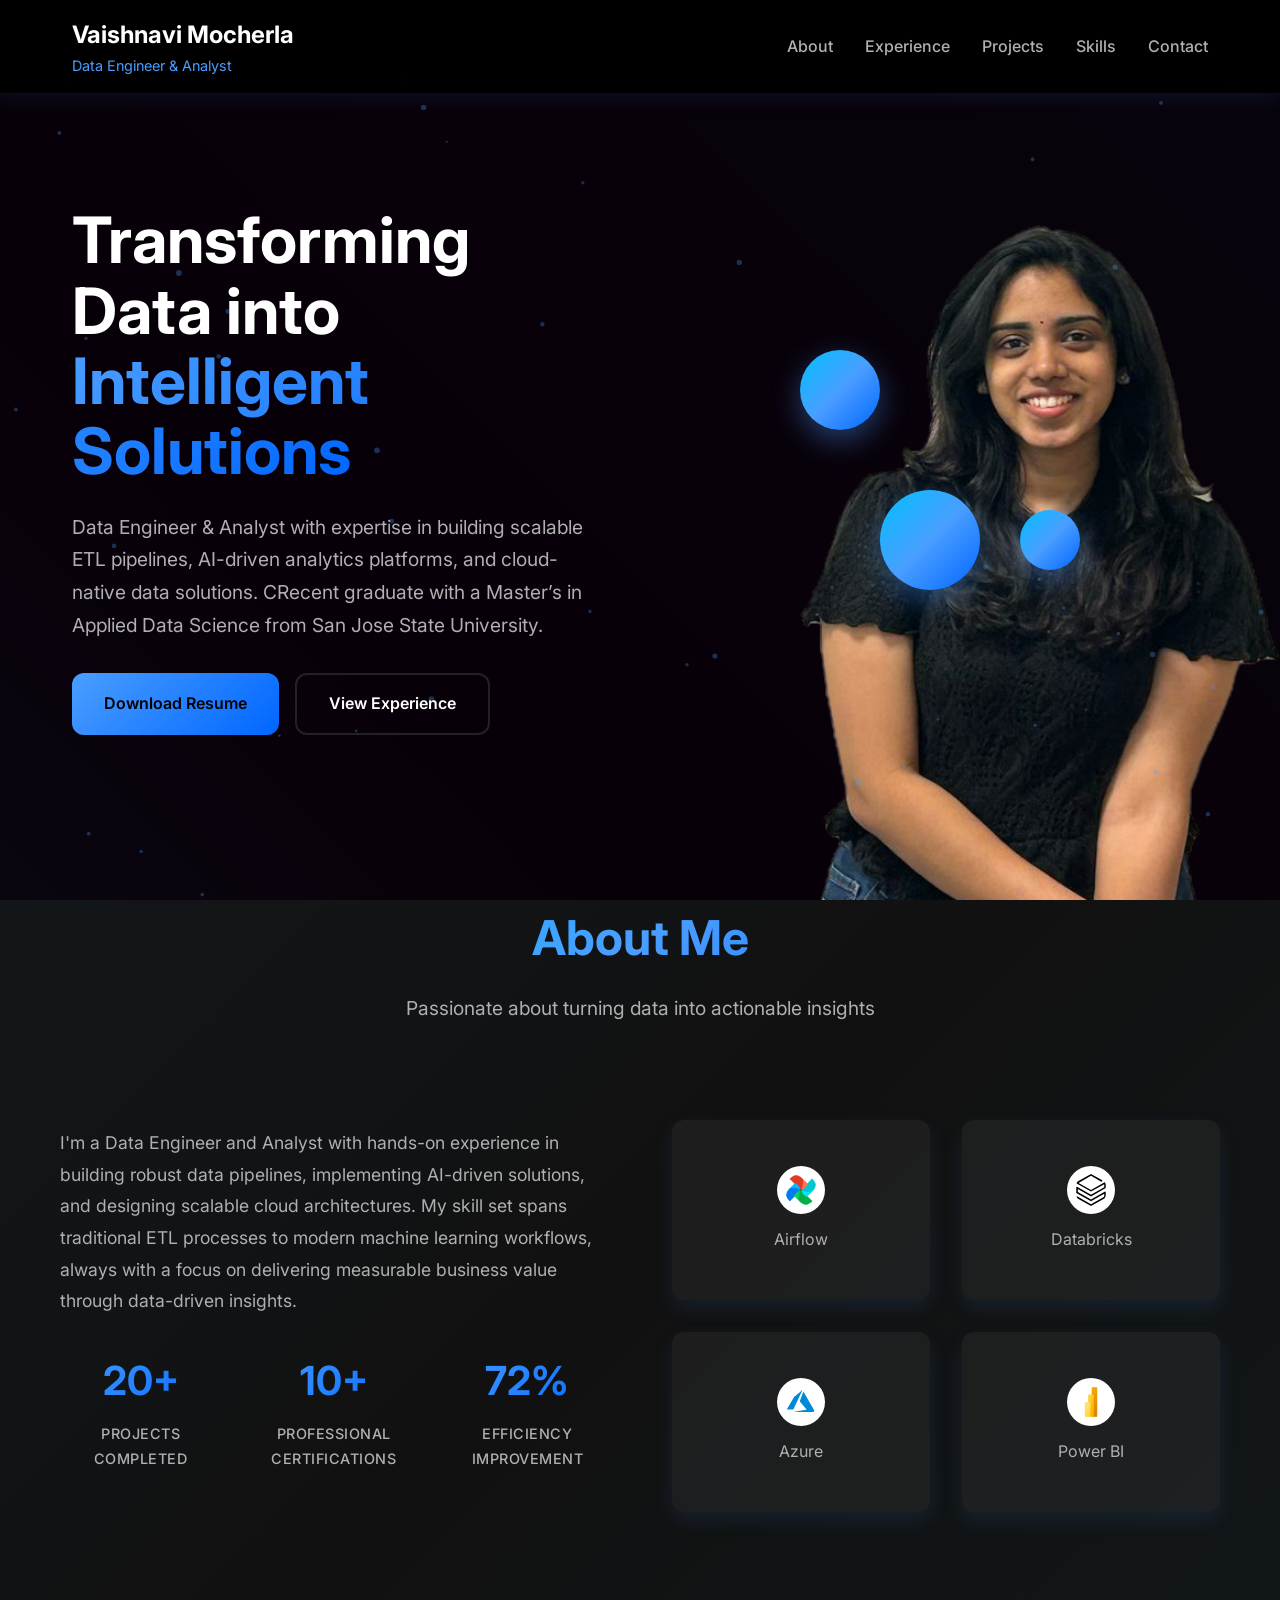
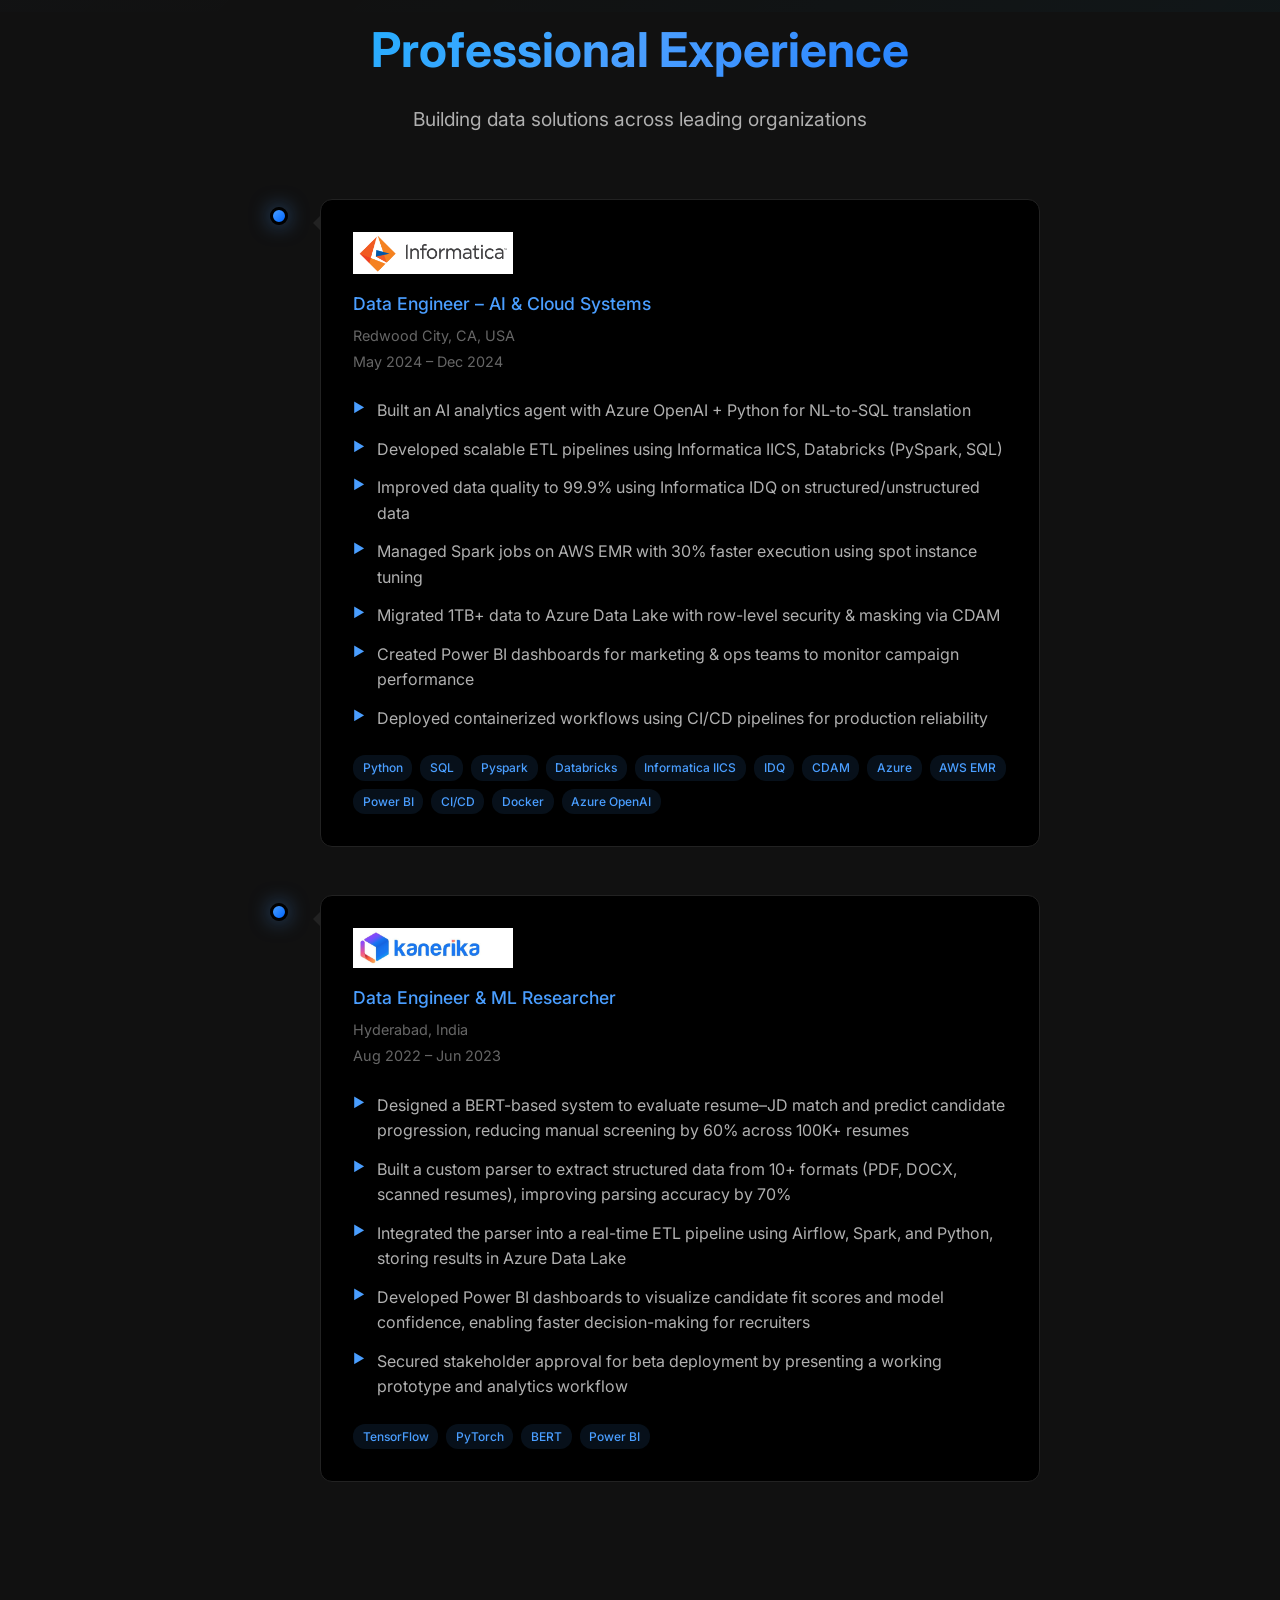
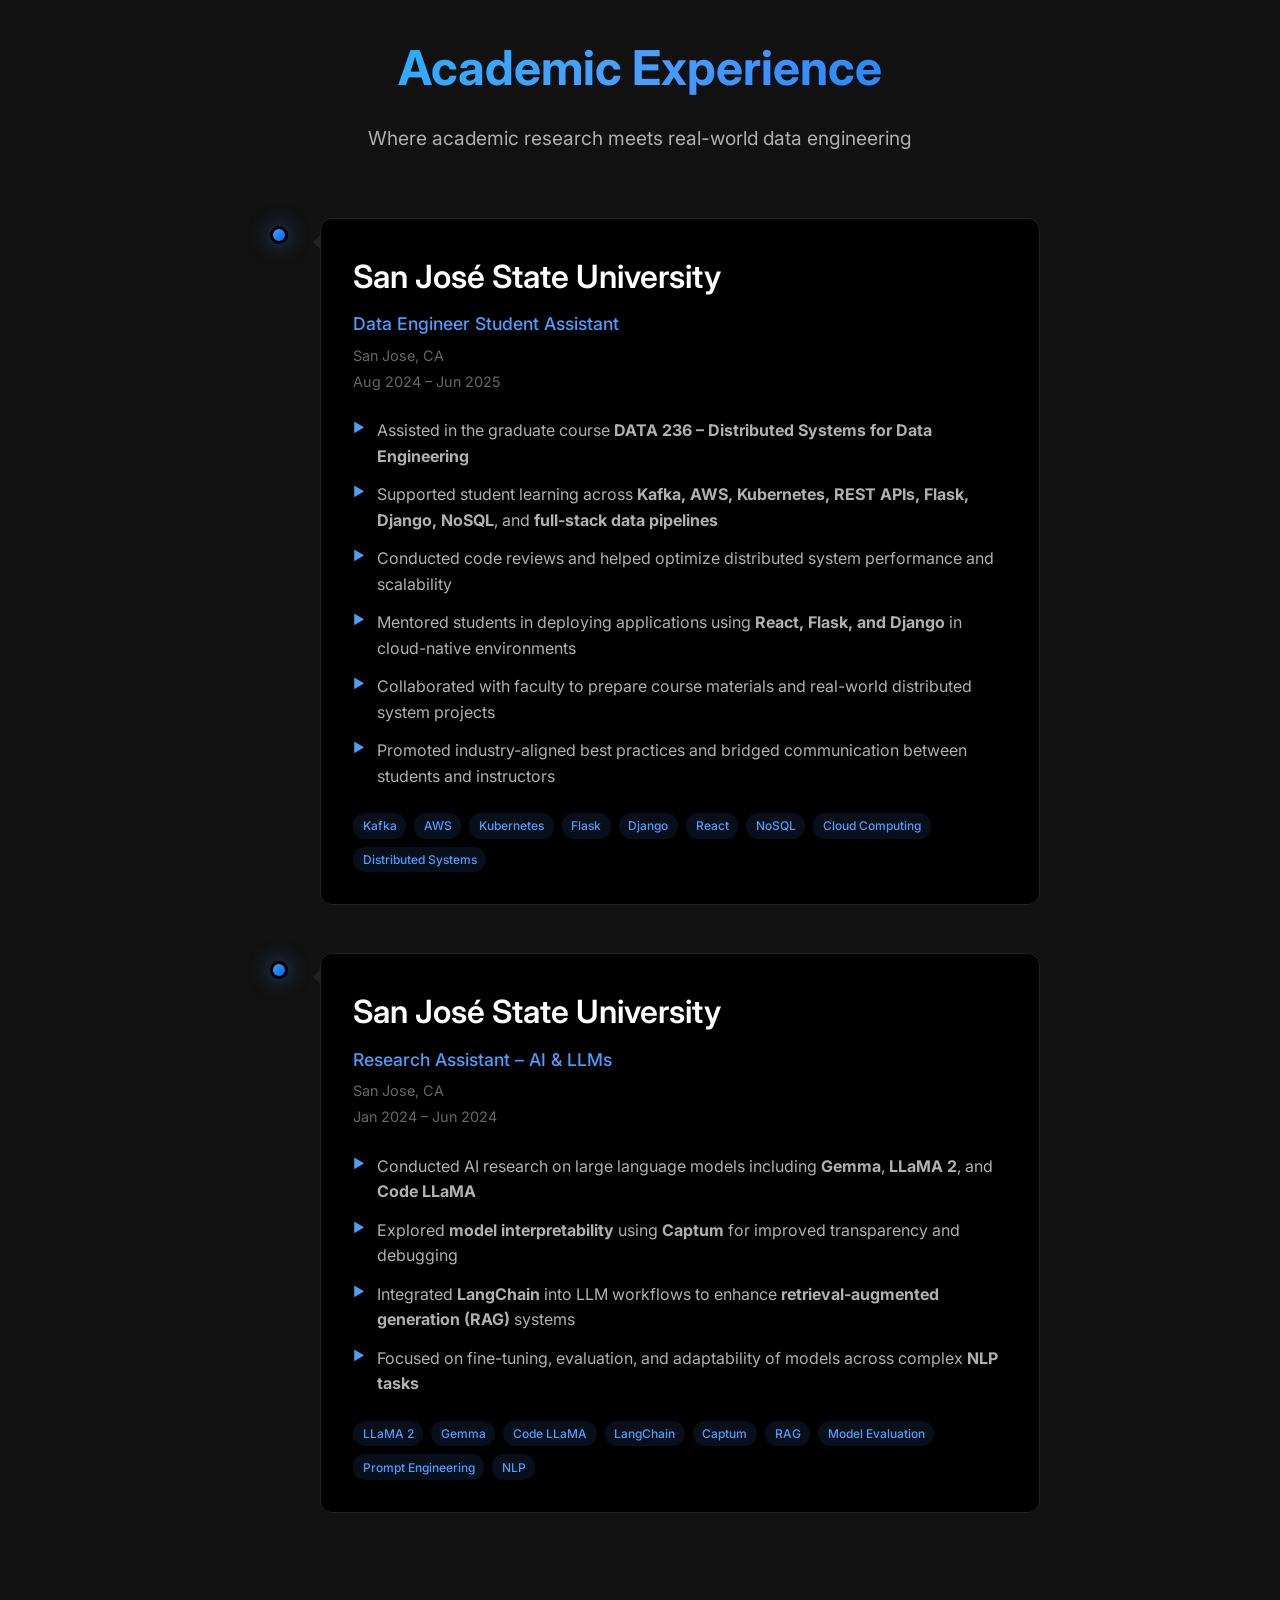
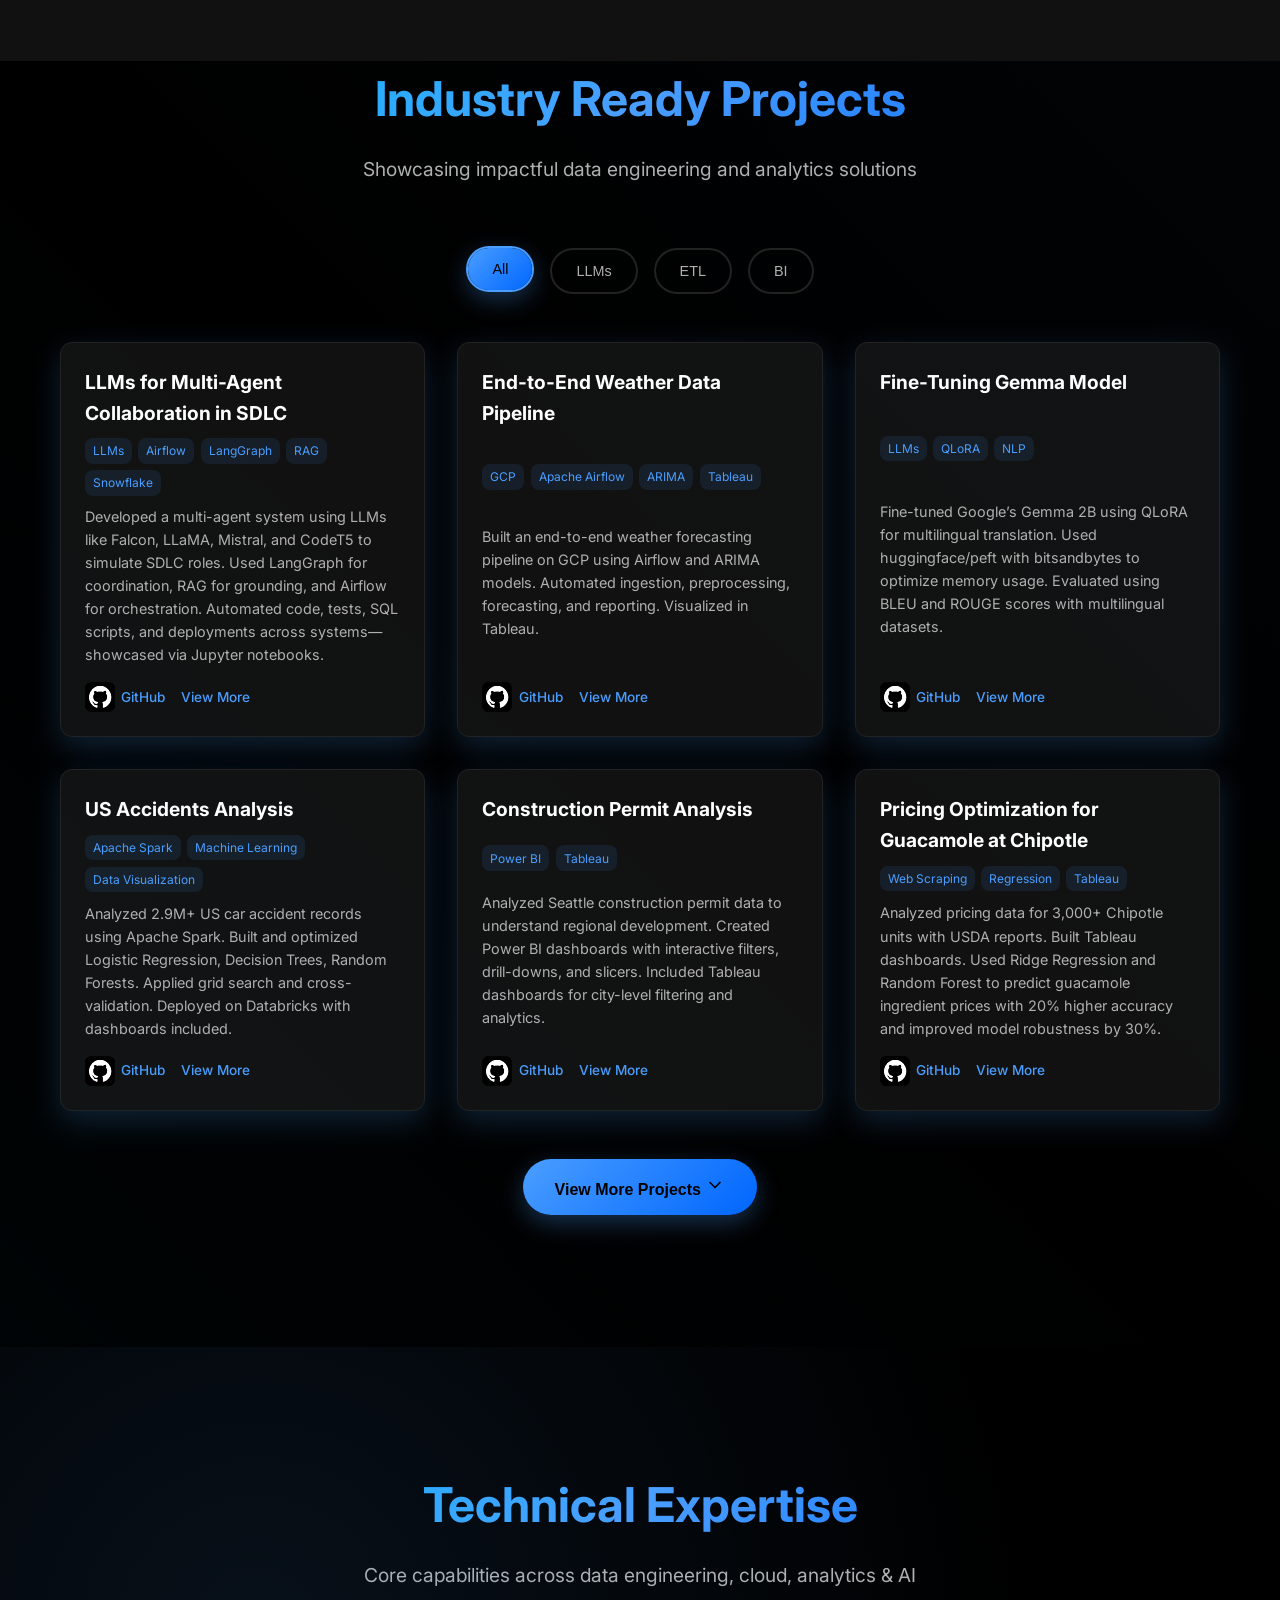
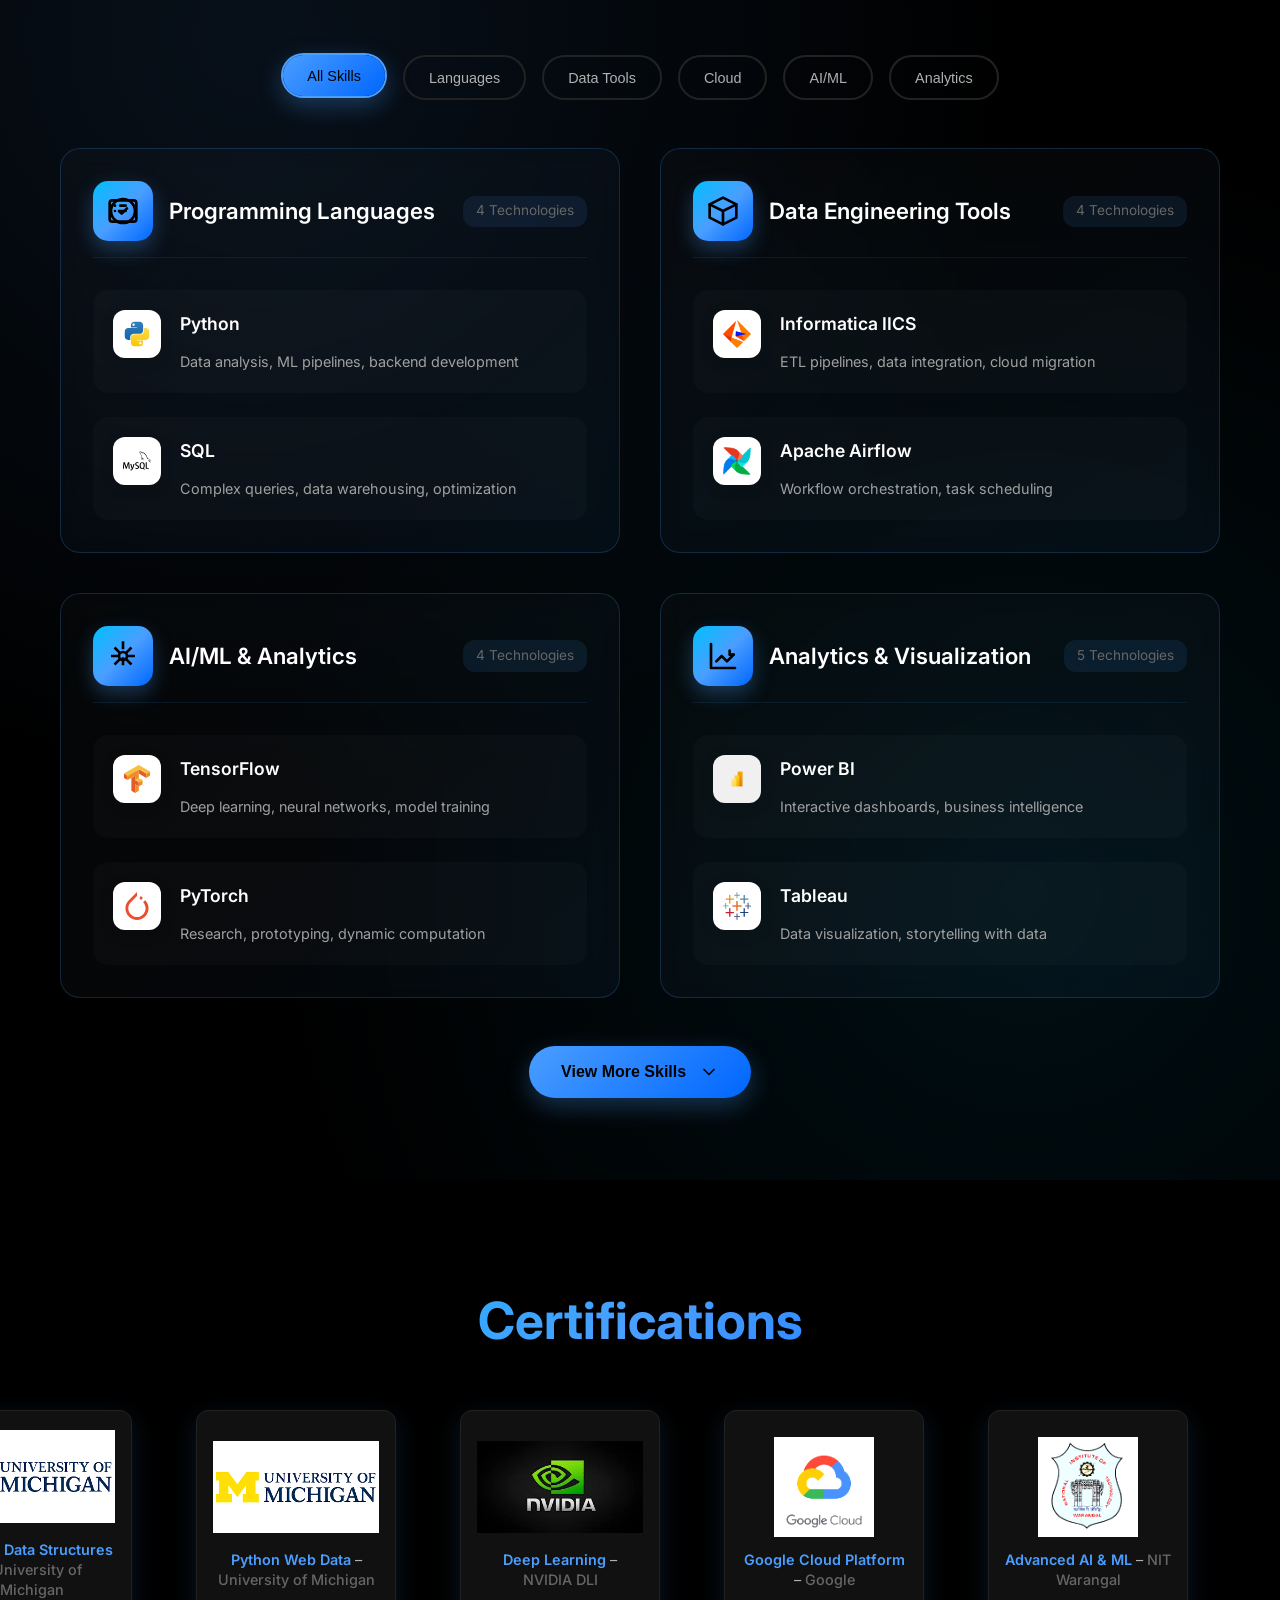
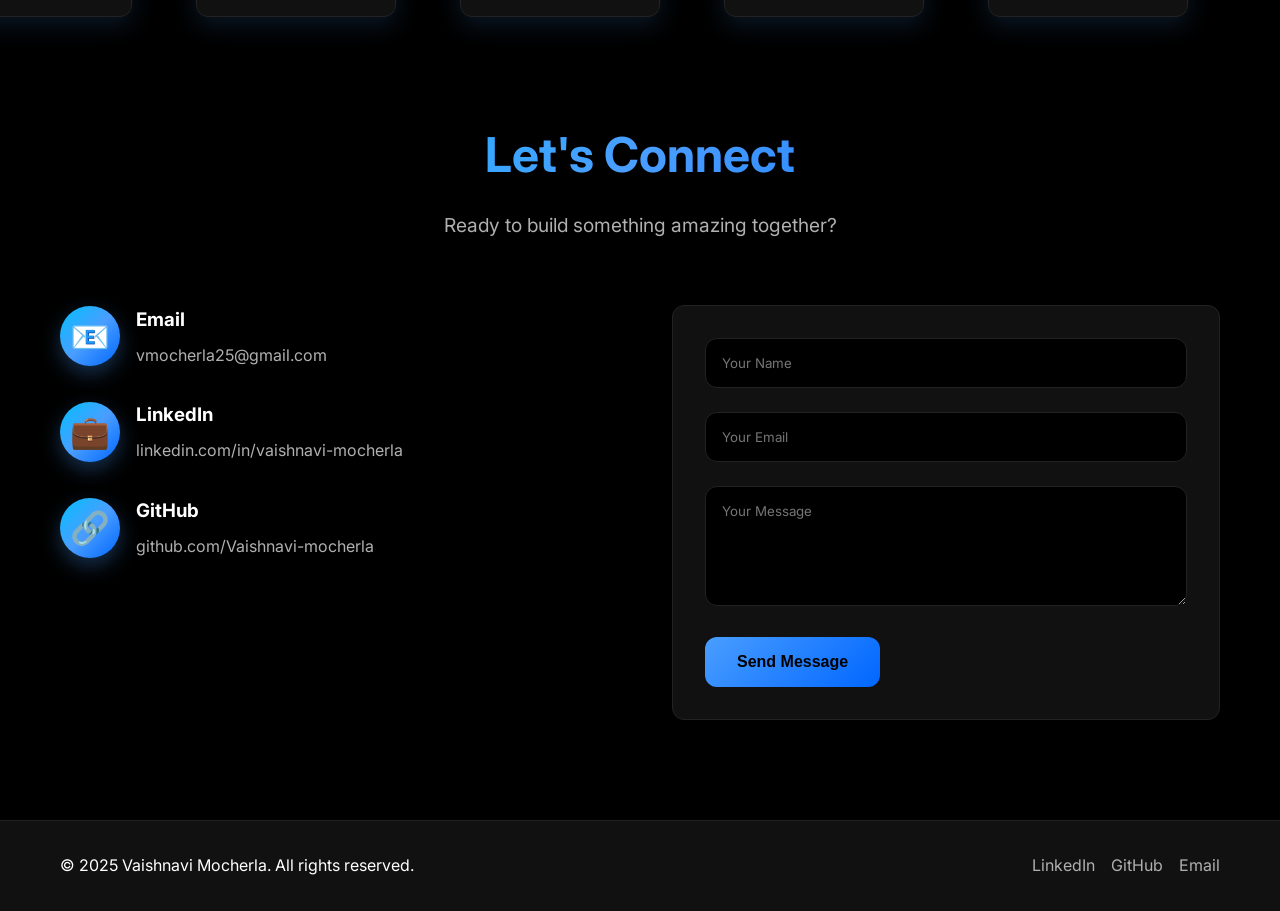
==== index.html @ c4ecd0ba "updated icons" ====
<!DOCTYPE html>
<html lang="en">

<head>
  <meta charset="UTF-8" />
  <meta name="viewport" content="width=device-width, initial-scale=1.0" />
  <title>Vaishnavi Mocherla | Data Engineer & Analyst</title>
  <link rel="stylesheet" href="style.css" />
  <link href="https://fonts.googleapis.com/css2?family=Inter:wght@300;400;500;600;700&display=swap" rel="stylesheet">
</head>
<script>
  document.addEventListener("DOMContentLoaded", function () {
    const projects = [
      {
        title: "LLMs for Multi-Agent Collaboration in SDLC",
        tags: ["LLMs", "Airflow", "LangGraph", "RAG", "Snowflake"],
        category: "LLMs",
        featured: true,
        summary:
          "Developed a multi-agent system using LLMs like Falcon, LLaMA, Mistral, and CodeT5 to simulate SDLC roles. Used LangGraph for coordination, RAG for grounding, and Airflow for orchestration. Automated code, tests, SQL scripts, and deployments across systems—showcased via Jupyter notebooks.",
        github: "#",
      },
      {
        title: "End-to-End Weather Data Pipeline",
        tags: ["GCP", "Apache Airflow", "ARIMA", "Tableau"],
        category: "ETL",
        featured: true,
        summary:
          "Built an end-to-end weather forecasting pipeline on GCP using Airflow and ARIMA models. Automated ingestion, preprocessing, forecasting, and reporting. Visualized in Tableau.",
        github: "#"
      },
       {
        title: "Fine-Tuning Gemma Model",
        tags: ["LLMs", "QLoRA", "NLP"],
        category: "LLMs",
        featured: true,
        summary:
          "Fine-tuned Google’s Gemma 2B using QLoRA for multilingual translation. Used huggingface/peft with bitsandbytes to optimize memory usage. Evaluated using BLEU and ROUGE scores with multilingual datasets.",
        github: "#"
      },
      {
        title: "US Accidents Analysis",
        tags: ["Apache Spark", "Machine Learning", "Data Visualization"],
        category: "ETL",
        featured: true,
        summary:
          "Analyzed 2.9M+ US car accident records using Apache Spark. Built and optimized Logistic Regression, Decision Trees, Random Forests. Applied grid search and cross-validation. Deployed on Databricks with dashboards included.",
        github: "#"
      },
     
      {
        title: "Construction Permit Analysis",
        tags: ["Power BI", "Tableau"],
        category: "BI",
        featured: true,
        summary:
          "Analyzed Seattle construction permit data to understand regional development. Created Power BI dashboards with interactive filters, drill-downs, and slicers. Included Tableau dashboards for city-level filtering and analytics.",
        github: "#"
      },
      {
        title: "Pricing Optimization for Guacamole at Chipotle",
        tags: ["Web Scraping", "Regression", "Tableau"],
        category: "ETL",
        featured: true,
        summary:
          "Analyzed pricing data for 3,000+ Chipotle units with USDA reports. Built Tableau dashboards. Used Ridge Regression and Random Forest to predict guacamole ingredient prices with 20% higher accuracy and improved model robustness by 30%.",
        github: "#"
      },
      {
        title: "Carbon Score Prediction",
        tags: ["Time Series", "Prophet", "PySpark"],
        category: "ETL",
        featured: false,
        summary:
          "Predicted carbon emission scores using PySpark and Facebook Prophet. Applied log transformation and cross-validation. Used ensemble models to reduce error by 20%. Forecasts visualized via Power BI.",
        github: "#"
      },
      {
        title: "Drug Recommendation System",
        tags: ["Sentiment Analysis", "Machine Learning", "NLP"],
        category: "LLMs",
        featured: false,
        summary:
          "Built a sentiment-driven recommendation engine for drug reviews. Used VADER for sentiment labeling and trained Random Forest and Naive Bayes models. Achieved 85% accuracy for sentiment classification.",
        github: "#"
      },
      {
        title: "Resume Classification Model",
        tags: ["NLP", "LLMs", "Deep Learning"],
        category: "LLMs",
        featured: false,
        summary:
          "Created a resume-job classification model using spaCy and deep learning. Used sentence embeddings for similarity scoring and built classifier for role tagging. Increased precision by 60%.",
        github: "#"
      },
      {
        title: "Application for the Blind",
        tags: ["NLP", "OpenCV", "Computer Vision"],
        category: "LLMs",
        featured: false,
        summary:
          "Designed a computer vision-based app for visually impaired users. Converted visual cues to voice using OCR, NLP, and gTTS. Used OpenCV for real-time object detection and NLP for contextual output.",
        github: "#"
      },
      
      {
        title: "LinkedIn Data Analysis",
        tags: ["MySQL", "MongoDB", "AWS", "GCP"],
        category: "ETL",
        featured: false,
        summary:
          "Extracted, transformed, and migrated job data from MySQL to MongoDB. Hosted on AWS and visualized with GCP Data Studio. Analyzed hiring patterns by region and tech stack.",
        github: "#"
      },

      {
  title: "Portfolio Website",
  tags: ["HTML", "CSS", "JavaScript", "Responsive Design", "Vanilla JS"],
  category: "UI",
  featured: false,
  summary: "Designed and developed a fully responsive portfolio website from scratch to showcase data engineering projects, professional experience, and academic work. Implemented dynamic project filtering, timeline animations, and reusable components without using React or external libraries.",
  github: "#"
}

    ];


    const grid = document.getElementById("projectGrid");
    const buttons = document.querySelectorAll(".filter-btn");
    let isProjectsExpanded = false;

    function renderProjects(filter, showAll = false) {
      grid.innerHTML = "";
      const filtered = filter === "All" ? projects : projects.filter(p => p.category === filter);
      
      // Show only featured projects initially unless expanded or showAll is true
      const projectsToShow = (showAll || isProjectsExpanded) ? filtered : filtered.filter(p => p.featured);
      
      projectsToShow.forEach((project, index) => {
        const card = document.createElement("div");
        const isExpandable = !project.featured;
        card.className = `project-card ${isExpandable ? 'expandable-project' : ''}`;
        card.innerHTML = `
          <h3>${project.title}</h3>
          <div class="project-tags">
            ${project.tags.map(tag => `<span>${tag}</span>`).join("")}
          </div>
          <p>${project.summary}</p>
          <div class="project-links">
           <a href="${project.github}" target="_blank" class="github-link">
          <img src="assets/icons/github.svg" alt="GitHub" class="github-icon" />GitHub</a>
          <a href="#" class="view-details" data-index="${index}">View More</a>
          </div>
        `;

        grid.appendChild(card);
      });
    }

    buttons.forEach(btn => {
      btn.addEventListener("click", () => {
        document.querySelector(".filter-btn.active").classList.remove("active");
        btn.classList.add("active");
        isProjectsExpanded = false; // Reset expanded state when filter changes
        renderProjects(btn.dataset.category);
        updateProjectsButton();
      });
    });

    // View More Projects functionality
    const viewMoreProjectsBtn = document.getElementById('viewMoreProjects');
    
    function updateProjectsButton() {
      const activeFilter = document.querySelector('.filter-btn.active').dataset.category;
      const filtered = activeFilter === "All" ? projects : projects.filter(p => p.category === activeFilter);
      const hasExpandableProjects = filtered.some(p => !p.featured);
      
      if (hasExpandableProjects) {
        viewMoreProjectsBtn.style.display = 'block';
        viewMoreProjectsBtn.querySelector('.btn-text').textContent = isProjectsExpanded ? 'View Less Projects' : 'View More Projects';
        viewMoreProjectsBtn.classList.toggle('expanded', isProjectsExpanded);
      } else {
        viewMoreProjectsBtn.style.display = 'none';
      }
    }

    if (viewMoreProjectsBtn) {
      viewMoreProjectsBtn.addEventListener('click', () => {
        isProjectsExpanded = !isProjectsExpanded;
        const activeFilter = document.querySelector('.filter-btn.active').dataset.category;
        
        if (isProjectsExpanded) {
          // Show all projects with staggered animation
          renderProjects(activeFilter, true);
          const expandableCards = document.querySelectorAll('.expandable-project');
          expandableCards.forEach((card, index) => {
            setTimeout(() => {
              card.classList.add('show');
            }, index * 100);
          });
        } else {
          // Show only featured projects
          renderProjects(activeFilter, false);
          // Scroll back to projects section
          setTimeout(() => {
            document.getElementById('projects').scrollIntoView({ 
              behavior: 'smooth', 
              block: 'start' 
            });
          }, 300);
        }
        
        updateProjectsButton();
      });
    }

    renderProjects("All");
    updateProjectsButton();
  });
document.addEventListener("click", function (e) {
  if (e.target.classList.contains("view-details")) {
    e.preventDefault();
    const index = parseInt(e.target.dataset.index);
    const project = projects[index];

    const modal = document.getElementById("projectModal");
    const modalTitle = document.getElementById("modalTitle");
    const modalDescription = document.getElementById("modalDescription");
    const modalImage = document.getElementById("modalImage");

    modalTitle.textContent = project.title;
    modalDescription.textContent = project.summary;

    // OPTIONAL: Add project-specific image logic
    const imageName = project.title.replace(/\s+/g, "_") + ".png";
    modalImage.src = `assets/project_images/${imageName}`;
    modalImage.alt = project.title;

    modal.style.display = "flex";
  }

  if (
    e.target.classList.contains("modal-overlay") ||
    e.target.classList.contains("close-btn")
  ) {
    document.getElementById("projectModal").style.display = "none";
  }
});

  // Modern Skills Section Functionality
  document.addEventListener("DOMContentLoaded", function () {
    const skillNavBtns = document.querySelectorAll('.skill-nav-btn');
    const skillCards = document.querySelectorAll('.skill-card');

    // Skill navigation functionality
    skillNavBtns.forEach(btn => {
      btn.addEventListener('click', () => {
        // Remove active class from all buttons
        skillNavBtns.forEach(b => b.classList.remove('active'));
        // Add active class to clicked button
        btn.classList.add('active');

        const category = btn.dataset.category;

        // Filter skill cards
        skillCards.forEach(card => {
          if (category === 'all' || card.dataset.category === category) {
            card.style.display = 'block';
            card.style.animation = 'fadeInUp 0.6s ease forwards';
          } else {
            card.style.display = 'none';
          }
        });
      });
    });

    // Animate skill cards on scroll
    const observeSkills = new IntersectionObserver((entries) => {
      entries.forEach(entry => {
        if (entry.isIntersecting) {
          entry.target.style.opacity = '1';
          entry.target.style.transform = 'translateY(0)';
        }
      });
    }, { threshold: 0.2 });

    skillCards.forEach(card => {
      observeSkills.observe(card);
    });

    // Add modern hover effects for skill items
    const skillItems = document.querySelectorAll('.skill-item');
    skillItems.forEach(item => {
      item.addEventListener('mouseenter', () => {
        // Add subtle glow effect
        item.style.boxShadow = '0 8px 25px rgba(74, 158, 255, 0.2)';
      });

      item.addEventListener('mouseleave', () => {
        // Remove glow effect
        item.style.boxShadow = '';
      });
    });

    // View More Skills functionality
    const viewMoreBtn = document.getElementById('viewMoreSkills');
    const expandableSkills = document.querySelectorAll('.expandable-skill');
    const featuredSkills = document.querySelectorAll('.featured-skill');
    let isExpanded = false;

    viewMoreBtn.addEventListener('click', () => {
      isExpanded = !isExpanded;
      
      if (isExpanded) {
        // Show expandable skills with staggered animation
        expandableSkills.forEach((skill, index) => {
          setTimeout(() => {
            skill.classList.add('show');
          }, index * 100);
        });
        
        // Show expandable skill items in featured cards
        featuredSkills.forEach(skill => {
          skill.classList.add('expanded');
        });
        
        // Update button text and state
        viewMoreBtn.querySelector('.btn-text').textContent = 'View Less Skills';
        viewMoreBtn.classList.add('expanded');
      } else {
        // Hide expandable skill items in featured cards first
        featuredSkills.forEach(skill => {
          skill.classList.remove('expanded');
        });
        
        // Hide expandable skills with reverse staggered animation
        const reversedSkills = [...expandableSkills].reverse();
        reversedSkills.forEach((skill, index) => {
          setTimeout(() => {
            skill.classList.remove('show');
          }, index * 100);
        });
        
        // Update button text and state
        viewMoreBtn.querySelector('.btn-text').textContent = 'View More Skills';
        viewMoreBtn.classList.remove('expanded');
        
        // Scroll back to skills section smoothly after animation completes
        setTimeout(() => {
          document.getElementById('technical-expertise').scrollIntoView({ 
            behavior: 'smooth', 
            block: 'start' 
          });
        }, 300);
      }
    });
  });
</script>


<body>
  <div class="loader" id="loader">
    <div class="loader-content">
      <div class="loader-text">0%</div>
      <div class="loader-subtitle">Initializing...</div>
    </div>
  </div>

  <header class="header">
    <nav class="nav">
      <div class="logo">
        <span class="logo-text">Vaishnavi Mocherla</span>
        <span class="logo-subtitle">Data Engineer & Analyst</span>
      </div>
      <ul class="nav-links">
        <li><a href="#about" class="nav-link">About</a></li>
        <li><a href="#experience" class="nav-link">Experience</a></li>
        <li><a href="#projects" class="nav-link">Projects</a></li>
        <li><a href="#technical-expertise" class="nav-link">Skills</a></li>
        <li><a href="#contact" class="nav-link">Contact</a></li>
      </ul>
      <div class="nav-toggle">
        <span></span>
        <span></span>
        <span></span>
      </div>
    </nav>
  </header>

  <main>
    <section class="hero">
      <canvas id="hero-bg"></canvas>
      <div class="hero-content">
        <div class="hero-text">
          <h1 class="hero-title">
            Transforming Data into
            <span class="highlight">Intelligent Solutions</span>
          </h1>
          <p class="hero-description">
            Data Engineer & Analyst with expertise in building scalable ETL pipelines, AI-driven analytics platforms,
            and cloud-native data solutions. CRecent graduate with a Master’s in Applied Data Science from San Jose
            State University.
          </p>
          <div class="hero-actions">
            <a href="Vaishnavi_Resume.pdf" class="btn btn-primary">Download Resume</a>
            <a href="#experience" class="btn btn-secondary">View Experience</a>
          </div>
        </div>
        <div class="hero-visual">
          <div class="hero-image">
            <div class="floating-elements">
              <div class="element element-1"></div>
              <div class="element element-2"></div>
              <div class="element element-3"></div>
            </div>
          </div>
        </div>
      </div>
    </section>

    <section id="about" class="about">
      <div class="container">
        <div class="section-header">
          <h2 class="section-title">About Me</h2>
          <p class="section-subtitle">Passionate about turning data into actionable insights</p>
        </div>
        <div class="about-content">
          <div class="about-text">
            <p class="about-description">
              I'm a Data Engineer and Analyst with hands-on experience in building robust data pipelines, implementing
              AI-driven solutions, and designing scalable cloud architectures. My skill set spans traditional ETL
              processes to modern machine learning workflows, always with a focus on delivering measurable business
              value through data-driven insights.
            </p>

            <div class="about-stats">

              <div class="stat">
                <span class="stat-number">20+</span>
                <span class="stat-label">Projects Completed</span>
              </div>
              <div class="stat">
                <span class="stat-number">10+</span>
                <span class="stat-label">Professional Certifications</span>
              </div>
              <div class="stat">
                <span class="stat-number">72%</span>
                <span class="stat-label">Efficiency Improvement</span>
              </div>

            </div>
          </div>
          <div class="about-visual">
            <div class="about-highlights-grid">
              <div class="flip-card">
                <div class="flip-inner">
                  <div class="flip-front">
                    <img src="assets/icons/airflow.png" alt="Airflow" />
                    <span>Airflow</span>
                  </div>
                  <div class="flip-back">
                    <span>Orchestrated 100+ ETL jobs</span>
                  </div>
                </div>
              </div>

              <div class="flip-card">
                <div class="flip-inner">
                  <div class="flip-front">
                    <img src="assets/icons/databricks.svg" alt="Databricks" />
                    <span>Databricks</span>
                  </div>
                  <div class="flip-back">
                    <span>Processed 1TB+ datasets</span>
                  </div>
                </div>
              </div>

              <div class="flip-card">
                <div class="flip-inner">
                  <div class="flip-front">
                    <img src="assets/icons/azure.svg" alt="Azure" />
                    <span>Azure</span>
                  </div>
                  <div class="flip-back">
                    <span>Deployed ML pipelines</span>
                  </div>
                </div>
              </div>

              <div class="flip-card">
                <div class="flip-inner">
                  <div class="flip-front">
                    <img src="assets/icons/Power-BI-Logo.png" alt="Power BI" />
                    <span>Power BI</span>
                  </div>
                  <div class="flip-back">
                    <span>Built 20+ dashboards</span>
                  </div>
                </div>
              </div>
            </div>
          </div>


        </div>
      </div>
    </section>

    <section id="experience" class="experience">
      <div class="container">
        <div class="section-header">
          <h2 class="section-title">Professional Experience</h2>
          <p class="section-subtitle">Building data solutions across leading organizations</p>
        </div>

        <div class="experience-timeline-wrapper">
          <div class="experience-timeline">
            <div class="experience-timeline-progress" id="timeline-progress"></div>

            <div class="timeline-item">
              <div class="timeline-dot"></div>
              <div class="timeline-content">
                <div class="timeline-header">
                  <span class="company">
                    <img src="assets/icons/Informatica_logo.png" alt="Informatica" class="company-banner" />

                  </span>
                  <h3 class="role-title">Data Engineer – AI & Cloud Systems</h3>
                  <span class="duration">Redwood City, CA, USA<br> May 2024 – Dec 2024</span>
                </div>
                <ul class="achievements">
                  <li>Built an AI analytics agent with Azure OpenAI + Python for NL-to-SQL translation</li>
                  <li>Developed scalable ETL pipelines using Informatica IICS, Databricks (PySpark, SQL)</li>
                  <li>Improved data quality to 99.9% using Informatica IDQ on structured/unstructured data</li>
                  <li>Managed Spark jobs on AWS EMR with 30% faster execution using spot instance tuning</li>
                  <li>Migrated 1TB+ data to Azure Data Lake with row-level security & masking via CDAM</li>
                  <li>Created Power BI dashboards for marketing & ops teams to monitor campaign performance</li>
                  <li>Deployed containerized workflows using CI/CD pipelines for production reliability</li>
                </ul>
                <div class="tech-tags">
                  <span class="tech-tag">Python</span>
                  <span class="tech-tag">SQL</span>
                  <span class="tech-tag">Pyspark</span>
                  <span class="tech-tag">Databricks</span>
                  <span class="tech-tag">Informatica IICS</span>
                  <span class="tech-tag">IDQ</span>
                  <span class="tech-tag">CDAM</span>
                  <span class="tech-tag">Azure</span>
                  <span class="tech-tag">AWS EMR</span>
                  <span class="tech-tag">Power BI</span>
                  <span class="tech-tag">CI/CD</span>
                  <span class="tech-tag">Docker</span>
                  <span class="tech-tag">Azure OpenAI</span>
                </div>
              </div>
            </div>

            <div class="timeline-item">
              <div class="timeline-dot"></div>
              <div class="timeline-content">
                <div class="timeline-header">
                  <span class="company">
                    <img src="assets/icons/kanerika.jpg" alt="Kanerika Inc" class="company-banner" />

                  </span>
                  <h3 class="role-title">Data Engineer & ML Researcher</h3>
                  <span class="duration">Hyderabad, India <br> Aug 2022 – Jun 2023</span>
                </div>
                <ul class="achievements">
                  <li>Designed a BERT-based system to evaluate resume–JD match and predict candidate progression,
                    reducing manual screening by 60% across 100K+ resumes</li>
                  <li>Built a custom parser to extract structured data from 10+ formats (PDF, DOCX, scanned resumes),
                    improving parsing accuracy by 70%</li>
                  <li>Integrated the parser into a real-time ETL pipeline using Airflow, Spark, and Python, storing
                    results in Azure Data Lake</li>
                  <li>Developed Power BI dashboards to visualize candidate fit scores and model confidence, enabling
                    faster decision-making for recruiters</li>
                  <li>Secured stakeholder approval for beta deployment by presenting a working prototype and analytics
                    workflow</li>
                </ul>
                <div class="tech-tags">
                  <span class="tech-tag">TensorFlow</span>
                  <span class="tech-tag">PyTorch</span>
                  <span class="tech-tag">BERT</span>
                  <span class="tech-tag">Power BI</span>
                </div>
              </div>
            </div>
          </div>
        </div>
      </div>
    </section>
    <section id="academic-experience" class="experience">
      <div class="container">
        <div class="section-header">
          <h2 class="section-title">Academic Experience</h2>
          <p class="section-subtitle">Where academic research meets real-world data engineering</p>
        </div>

        <div class="experience-timeline-wrapper">
          <div class="experience-timeline">
            <div class="experience-timeline-progress" id="academic-progress"></div>

            <div class="timeline-item">
              <div class="timeline-dot"></div>
              <div class="timeline-content">
                <div class="timeline-header">
                  <span class="company">San José State University</span>
                  <h3 class="role-title">Data Engineer Student Assistant</h3>
                  <span class="duration">San Jose, CA <br> Aug 2024 – Jun 2025</span>
                </div>
                <ul class="achievements">
                  <li>Assisted in the graduate course <strong>DATA 236 – Distributed Systems for Data
                      Engineering</strong></li>
                  <li>Supported student learning across <strong>Kafka, AWS, Kubernetes, REST APIs, Flask, Django,
                      NoSQL</strong>, and <strong>full-stack data pipelines</strong></li>
                  <li>Conducted code reviews and helped optimize distributed system performance and scalability</li>
                  <li>Mentored students in deploying applications using <strong>React, Flask, and Django</strong> in
                    cloud-native environments</li>
                  <li>Collaborated with faculty to prepare course materials and real-world distributed system projects
                  </li>
                  <li>Promoted industry-aligned best practices and bridged communication between students and
                    instructors</li>
                </ul>
                <div class="tech-tags">
                  <span class="tech-tag">Kafka</span>
                  <span class="tech-tag">AWS</span>
                  <span class="tech-tag">Kubernetes</span>
                  <span class="tech-tag">Flask</span>
                  <span class="tech-tag">Django</span>
                  <span class="tech-tag">React</span>
                  <span class="tech-tag">NoSQL</span>
                  <span class="tech-tag">Cloud Computing</span>
                  <span class="tech-tag">Distributed Systems</span>
                </div>
              </div>
            </div>

            <div class="timeline-item">
              <div class="timeline-dot"></div>
              <div class="timeline-content">
                <div class="timeline-header">
                  <span class="company">San José State University</span>
                  <h3 class="role-title">Research Assistant – AI & LLMs</h3>
                  <span class="duration">San Jose, CA <br> Jan 2024 – Jun 2024</span>
                </div>
                <ul class="achievements">
                  <li>Conducted AI research on large language models including <strong>Gemma</strong>, <strong>LLaMA
                      2</strong>, and <strong>Code LLaMA</strong></li>
                  <li>Explored <strong>model interpretability</strong> using <strong>Captum</strong> for improved
                    transparency and debugging</li>
                  <li>Integrated <strong>LangChain</strong> into LLM workflows to enhance <strong>retrieval-augmented
                      generation (RAG)</strong> systems</li>
                  <li>Focused on fine-tuning, evaluation, and adaptability of models across complex <strong>NLP
                      tasks</strong></li>
                </ul>
                <div class="tech-tags">
                  <span class="tech-tag">LLaMA 2</span>
                  <span class="tech-tag">Gemma</span>
                  <span class="tech-tag">Code LLaMA</span>
                  <span class="tech-tag">LangChain</span>
                  <span class="tech-tag">Captum</span>
                  <span class="tech-tag">RAG</span>
                  <span class="tech-tag">Model Evaluation</span>
                  <span class="tech-tag">Prompt Engineering</span>
                  <span class="tech-tag">NLP</span>
                </div>
              </div>
            </div>
          </div>
        </div>
      </div>
    </section>


    <section id="projects" class="projects">
      <div class="container">
        <div class="section-header">
          <h2 class="section-title">Industry Ready Projects</h2>
          <p class="section-subtitle">Showcasing impactful data engineering and analytics solutions</p>
        </div>
        <div class="project-filters">
          <button class="filter-btn active" data-category="All">All</button>
          <button class="filter-btn" data-category="LLMs">LLMs</button>
          <button class="filter-btn" data-category="ETL">ETL</button>
          <button class="filter-btn" data-category="BI">BI</button>
        </div>

        <div class="project-grid" id="projectGrid"></div>

        <!-- View More Projects Button -->
        <div class="view-more-container">
          <button class="view-more-btn" id="viewMoreProjects">
            <span class="btn-text">View More Projects</span>
            <svg class="btn-arrow" width="20" height="20" viewBox="0 0 24 24" fill="none" xmlns="http://www.w3.org/2000/svg">
              <path d="M6 9l6 6 6-6" stroke="currentColor" stroke-width="2" stroke-linecap="round" stroke-linejoin="round"/>
            </svg>
          </button>
        </div>

      </div>
    </section>
<section id="technical-expertise" class="skills">
  <div class="container">
    <div class="section-header">
      <h2 class="section-title">Technical Expertise</h2>
      <p class="section-subtitle">Core capabilities across data engineering, cloud, analytics & AI</p>
    </div>

    <!-- Skill Category Navigation -->
    <div class="skill-nav">
      <button class="skill-nav-btn active" data-category="all">All Skills</button>
      <button class="skill-nav-btn" data-category="languages">Languages</button>
      <button class="skill-nav-btn" data-category="tools">Data Tools</button>
      <button class="skill-nav-btn" data-category="cloud">Cloud</button>
      <button class="skill-nav-btn" data-category="ai">AI/ML</button>
      <button class="skill-nav-btn" data-category="viz">Analytics</button>
    </div>

    <!-- Modern Skills Grid -->
    <div class="modern-skills-grid">
      
      <!-- Programming Languages -->
      <div class="skill-card featured-skill" data-category="languages">
        <div class="skill-card-header">
          <div class="skill-category-icon">
            <svg width="32" height="32" viewBox="0 0 24 24" fill="none" xmlns="http://www.w3.org/2000/svg">
              <path d="M9 12l2 2 4-4m6 2a9 9 0 11-18 0 9 9 0 0118 0z" stroke="currentColor" stroke-width="2" stroke-linecap="round" stroke-linejoin="round"/>
              <rect x="2" y="4" width="20" height="16" rx="2" stroke="currentColor" stroke-width="2" fill="none"/>
              <path d="M6 8h.01M6 12h.01M10 8h4M10 12h4" stroke="currentColor" stroke-width="2" stroke-linecap="round"/>
            </svg>
          </div>
          <h3>Programming Languages</h3>
          <div class="skill-count">4 Technologies</div>
        </div>
        <div class="skill-items">
          <div class="skill-item">
            <img src="assets/icons/python.svg" alt="Python" class="modern-skill-icon" />
            <div class="skill-info">
              <span class="skill-name">Python</span>
              <span class="skill-description">Data analysis, ML pipelines, backend development</span>
            </div>
          </div>
          <div class="skill-item">
            <img src="assets/icons/mysql.svg" alt="SQL" class="modern-skill-icon" />
            <div class="skill-info">
              <span class="skill-name">SQL</span>
              <span class="skill-description">Complex queries, data warehousing, optimization</span>
            </div>
          </div>
          <div class="skill-item expandable-skill">
            <img src="assets/icons/pyspark.png" alt="PySpark" class="modern-skill-icon" />
            <div class="skill-info">
              <span class="skill-name">PySpark</span>
              <span class="skill-description">Distributed computing, big data processing</span>
            </div>
          </div>
          <div class="skill-item expandable-skill">
            <img src="assets/icons/R_logo.svg.png" alt="R" class="modern-skill-icon" />
            <div class="skill-info">
              <span class="skill-name">R</span>
              <span class="skill-description">Statistical analysis, data visualization</span>
            </div>
          </div>
        </div>
      </div>

      <!-- Data Engineering Tools -->
      <div class="skill-card featured-skill" data-category="tools">
        <div class="skill-card-header">
          <div class="skill-category-icon">
            <svg width="32" height="32" viewBox="0 0 24 24" fill="none" xmlns="http://www.w3.org/2000/svg">
              <path d="M12 2L2 7v10l10 5 10-5V7l-10-5z" stroke="currentColor" stroke-width="2" stroke-linecap="round" stroke-linejoin="round"/>
              <path d="M2 7l10 5 10-5M12 22V12" stroke="currentColor" stroke-width="2" stroke-linecap="round" stroke-linejoin="round"/>
            </svg>
          </div>
          <h3>Data Engineering Tools</h3>
          <div class="skill-count">4 Technologies</div>
        </div>
        <div class="skill-items">
          <div class="skill-item">
            <img src="assets/icons/iics.png" alt="Informatica" class="modern-skill-icon" />
            <div class="skill-info">
              <span class="skill-name">Informatica IICS</span>
              <span class="skill-description">ETL pipelines, data integration, cloud migration</span>
            </div>
          </div>
          <div class="skill-item">
            <img src="assets/icons/airflow.png" alt="Airflow" class="modern-skill-icon" />
            <div class="skill-info">
              <span class="skill-name">Apache Airflow</span>
              <span class="skill-description">Workflow orchestration, task scheduling</span>
            </div>
          </div>
          <div class="skill-item expandable-skill">
            <img src="assets/icons/databricks.svg" alt="Databricks" class="modern-skill-icon" />
            <div class="skill-info">
              <span class="skill-name">Databricks</span>
              <span class="skill-description">Unified analytics, collaborative notebooks</span>
            </div>
          </div>
          <div class="skill-item expandable-skill">
            <img src="assets/icons/kafka.svg" alt="Kafka" class="modern-skill-icon" />
            <div class="skill-info">
              <span class="skill-name">Apache Kafka</span>
              <span class="skill-description">Real-time streaming, event-driven architecture</span>
            </div>
          </div>
        </div>
      </div>

      <!-- Cloud Platforms - Now expandable -->
      <div class="skill-card expandable-skill" data-category="cloud">
        <div class="skill-card-header">
          <div class="skill-category-icon">
            <svg width="32" height="32" viewBox="0 0 24 24" fill="none" xmlns="http://www.w3.org/2000/svg">
              <path d="M18 10h-1.26A8 8 0 109 20h9a5 5 0 000-10z" stroke="currentColor" stroke-width="2" stroke-linecap="round" stroke-linejoin="round"/>
            </svg>
          </div>
          <h3>Cloud Platforms</h3>
          <div class="skill-count">3 Technologies</div>
        </div>
        <div class="skill-items">
          <div class="skill-item">
            <img src="assets/icons/azure.svg" alt="Azure" class="modern-skill-icon" style="background-color: #f0f0f0;" />
            <div class="skill-info">
              <span class="skill-name">Microsoft Azure</span>
              <span class="skill-description">Data Lake, AI services, enterprise solutions</span>
            </div>
          </div>
          <div class="skill-item">
            <img src="assets/icons/aws.svg" alt="AWS" class="modern-skill-icon" />
            <div class="skill-info">
              <span class="skill-name">Amazon AWS</span>
              <span class="skill-description">EMR, S3, Lambda, scalable infrastructure</span>
            </div>
          </div>
          <div class="skill-item">
            <img src="assets/icons/gcp.svg" alt="Google Cloud" class="modern-skill-icon" />
            <div class="skill-info">
              <span class="skill-name">Google Cloud Platform</span>
              <span class="skill-description">BigQuery, ML Engine, data analytics</span>
            </div>
          </div>
        </div>
      </div>

      <!-- AI/ML Section - Now featured -->
      <div class="skill-card featured-skill" data-category="ai">
        <div class="skill-card-header">
          <div class="skill-category-icon">
            <svg width="32" height="32" viewBox="0 0 24 24" fill="none" xmlns="http://www.w3.org/2000/svg">
              <circle cx="12" cy="12" r="3" stroke="currentColor" stroke-width="2"/>
              <path d="M12 1v6m0 6v6" stroke="currentColor" stroke-width="2"/>
              <path d="M21 12h-6m-6 0H3" stroke="currentColor" stroke-width="2"/>
              <path d="M18.364 5.636l-4.243 4.243m-4.243 4.243l-4.243 4.243" stroke="currentColor" stroke-width="2"/>
              <path d="M18.364 18.364l-4.243-4.243m-4.243-4.243l-4.243-4.243" stroke="currentColor" stroke-width="2"/>
            </svg>
          </div>
          <h3>AI/ML & Analytics</h3>
          <div class="skill-count">4 Technologies</div>
        </div>
        <div class="skill-items">
          <div class="skill-item">
            <img src="assets/icons/tensorflow.svg" alt="TensorFlow" class="modern-skill-icon" />
            <div class="skill-info">
              <span class="skill-name">TensorFlow</span>
              <span class="skill-description">Deep learning, neural networks, model training</span>
            </div>
          </div>
          <div class="skill-item">
            <img src="assets/icons/pytorch.svg" alt="PyTorch" class="modern-skill-icon" />
            <div class="skill-info">
              <span class="skill-name">PyTorch</span>
              <span class="skill-description">Research, prototyping, dynamic computation</span>
            </div>
          </div>
          <div class="skill-item expandable-skill">
            <img src="assets/icons/ai-svgrepo-com.svg" alt="NLP & LLMs" class="modern-skill-icon" />
            <div class="skill-info">
              <span class="skill-name">NLP & LLMs</span>
              <span class="skill-description">Language models, text processing, RAG systems</span>
            </div>
          </div>
          <div class="skill-item expandable-skill">
            <img src="assets/icons/opencv.svg" alt="OpenCV" class="modern-skill-icon" />
            <div class="skill-info">
              <span class="skill-name">OpenCV</span>
              <span class="skill-description">Computer vision, image processing, detection</span>
            </div>
          </div>
        </div>
      </div>

      <!-- Analytics & Visualization - Now featured -->
      <div class="skill-card featured-skill" data-category="viz">
        <div class="skill-card-header">
          <div class="skill-category-icon">
            <svg width="32" height="32" viewBox="0 0 24 24" fill="none" xmlns="http://www.w3.org/2000/svg">
              <path d="M3 3v18h18" stroke="currentColor" stroke-width="2" stroke-linecap="round" stroke-linejoin="round"/>
              <path d="M7 16l4-4 4 4 5-5" stroke="currentColor" stroke-width="2" stroke-linecap="round" stroke-linejoin="round"/>
              <path d="M17 8v3h3" stroke="currentColor" stroke-width="2" stroke-linecap="round" stroke-linejoin="round"/>
            </svg>
          </div>
          <h3>Analytics & Visualization</h3>
          <div class="skill-count">5 Technologies</div>
        </div>
        <div class="skill-items">
          <div class="skill-item">
            <img src="assets/icons/Power-BI-Logo.png" alt="Power BI" class="modern-skill-icon" style="background-color: #f0f0f0;" />
            <div class="skill-info">
              <span class="skill-name">Power BI</span>
              <span class="skill-description">Interactive dashboards, business intelligence</span>
            </div>
          </div>
          <div class="skill-item">
            <img src="assets/icons/tableau.svg" alt="Tableau" class="modern-skill-icon" />
            <div class="skill-info">
              <span class="skill-name">Tableau</span>
              <span class="skill-description">Data visualization, storytelling with data</span>
            </div>
          </div>
          <div class="skill-item expandable-skill">
            <img src="assets/icons/mysql.svg" alt="MySQL" class="modern-skill-icon" />
            <div class="skill-info">
              <span class="skill-name">MySQL</span>
              <span class="skill-description">Relational databases, query optimization</span>
            </div>
          </div>
          <div class="skill-item expandable-skill">
            <img src="assets/icons/mongodb.svg" alt="MongoDB" class="modern-skill-icon" />
            <div class="skill-info">
              <span class="skill-name">MongoDB</span>
              <span class="skill-description">NoSQL databases, document storage</span>
            </div>
          </div>
          <div class="skill-item expandable-skill">
            <img src="assets/icons/react.svg" alt="React" class="modern-skill-icon" />
            <div class="skill-info">
              <span class="skill-name">React</span>
              <span class="skill-description">Frontend development, interactive UIs</span>
            </div>
          </div>
        </div>
      </div>

    </div>

    <!-- View More Skills Button -->
    <div class="view-more-container">
      <button class="view-more-btn" id="viewMoreSkills">
        <span class="btn-text">View More Skills</span>
        <svg class="btn-arrow" width="20" height="20" viewBox="0 0 24 24" fill="none" xmlns="http://www.w3.org/2000/svg">
          <path d="M6 9l6 6 6-6" stroke="currentColor" stroke-width="2" stroke-linecap="round" stroke-linejoin="round"/>
        </svg>
      </button>
    </div>
  </div>
</section>
<section id="certifications" class="certifications marquee-section">
  <div class="container">
    <h2 class="certifications-title">Certifications</h2>
    <div class="marquee-track rtl-scroll">

      <!-- First Pass -->
      <div class="cert-card">
        <img src="assets/certs/nit.png" alt="NIT AI ML" />
        <p class="cert-label"><span class="cert-title">Advanced AI & ML</span> – <span class="cert-org">NIT Warangal</span></p>
      </div>
      <div class="cert-card">
        <img src="assets/certs/gcp.png" alt="Google Cloud Platform" />
        <p class="cert-label"><span class="cert-title">Google Cloud Platform</span> – <span class="cert-org">Google</span></p>
      </div>
      <div class="cert-card">
        <img src="assets/certs/nvidia.jpg" alt="NVIDIA DLI" />
        <p class="cert-label"><span class="cert-title">Deep Learning</span> – <span class="cert-org">NVIDIA DLI</span></p>
      </div>
      <div class="cert-card">
        <img src="assets/certs/michigan.png" alt="UMich Web Python" />
        <p class="cert-label"><span class="cert-title">Python Web Data</span> – <span class="cert-org">University of Michigan</span></p>
      </div>
      <div class="cert-card">
        <img src="assets/certs/michigan.png" alt="UMich Data Structures" />
        <p class="cert-label"><span class="cert-title">Python Data Structures</span> – <span class="cert-org">University of Michigan</span></p>
      </div>
      <div class="cert-card">
        <img src="assets/certs/michigan.png" alt="UMich Python Intro" />
        <p class="cert-label"><span class="cert-title">Python Basics</span> – <span class="cert-org">University of Michigan</span></p>
      </div>
      <div class="cert-card">
        <img src="assets/certs/standford.jpg" alt="Stanford ML" />
        <p class="cert-label"><span class="cert-title">Machine Learning</span> – <span class="cert-org">Stanford University</span></p>
      </div>
      <div class="cert-card">
        <img src="assets/certs/incorta.png" alt="Incorta" />
        <p class="cert-label"><span class="cert-title">Incorta Certified</span> – <span class="cert-org">Incorta</span></p>
      </div>
      <div class="cert-card">
        <img src="assets/certs/power_bi.png" alt="Power BI Microsoft" />
        <p class="cert-label"><span class="cert-title">Power BI Data Analyst</span> – <span class="cert-org">Microsoft</span></p>
      </div>
      <div class="cert-card">
        <img src="assets/certs/power_bi.png" alt="Power BI Expert" />
        <p class="cert-label"><span class="cert-title">Power BI Expert Certification</span></p>
      </div>

      <!-- Second Pass -->
      <div class="cert-card">
        <img src="assets/certs/nit.png" alt="NIT AI ML" />
        <p class="cert-label"><span class="cert-title">Advanced AI & ML</span> – <span class="cert-org">NIT Warangal</span></p>
      </div>
      <div class="cert-card">
        <img src="assets/certs/gcp.png" alt="Google Cloud Platform" />
        <p class="cert-label"><span class="cert-title">Google Cloud Platform</span> – <span class="cert-org">Google</span></p>
      </div>
      <div class="cert-card">
        <img src="assets/certs/nvidia.jpg" alt="NVIDIA DLI" />
        <p class="cert-label"><span class="cert-title">Deep Learning</span> – <span class="cert-org">NVIDIA DLI</span></p>
      </div>
      <div class="cert-card">
        <img src="assets/certs/michigan.png" alt="UMich Web Python" />
        <p class="cert-label"><span class="cert-title">Python Web Data</span> – <span class="cert-org">University of Michigan</span></p>
      </div>
      <div class="cert-card">
        <img src="assets/certs/michigan.png" alt="UMich Data Structures" />
        <p class="cert-label"><span class="cert-title">Python Data Structures</span> – <span class="cert-org">University of Michigan</span></p>
      </div>
      <div class="cert-card">
        <img src="assets/certs/michigan.png" alt="UMich Python Intro" />
        <p class="cert-label"><span class="cert-title">Python Basics</span> – <span class="cert-org">University of Michigan</span></p>
      </div>
      <div class="cert-card">
        <img src="assets/certs/standford.jpg" alt="Stanford ML" />
        <p class="cert-label"><span class="cert-title">Machine Learning</span> – <span class="cert-org">Stanford University</span></p>
      </div>
      <div class="cert-card">
        <img src="assets/certs/incorta.png" alt="Incorta" />
        <p class="cert-label"><span class="cert-title">Incorta Certified</span> – <span class="cert-org">Incorta</span></p>
      </div>
      <div class="cert-card">
        <img src="assets/certs/power_bi.png" alt="Power BI Microsoft" />
        <p class="cert-label"><span class="cert-title">Power BI Data Analyst</span> – <span class="cert-org">Microsoft</span></p>
      </div>
      <div class="cert-card">
        <img src="assets/certs/power_bi.png" alt="Power BI Expert" />
        <p class="cert-label"><span class="cert-title">Power BI Expert Certification</span></p>
      </div>

    </div>
  </div>
</section>


    <section id="contact" class="contact">
      <div class="container">
        <div class="section-header">
          <h2 class="section-title">Let's Connect</h2>
          <p class="section-subtitle">Ready to build something amazing together?</p>
        </div>
        <div class="contact-content">
          <div class="contact-info">
            <div class="contact-item">
              <div class="contact-icon">📧</div>
              <div class="contact-details">
                <h3>Email</h3>
                <a href="mailto:vmocherla25@gmail.com">vmocherla25@gmail.com</a>
              </div>
            </div>
            <div class="contact-item">
              <div class="contact-icon">💼</div>
              <div class="contact-details">
                <h3>LinkedIn</h3>
                <a href="https://linkedin.com/in/vaishnavi-mocherla"
                  target="_blank">linkedin.com/in/vaishnavi-mocherla</a>
              </div>
            </div>
            <div class="contact-item">
              <div class="contact-icon">🔗</div>
              <div class="contact-details">
                <h3>GitHub</h3>
                <a href="https://github.com/Vaishnavi-mocherla" target="_blank">github.com/Vaishnavi-mocherla</a>
              </div>
            </div>
          </div>
          <div class="contact-form">
            <form class="form">
              <div class="form-group">
                <input type="text" placeholder="Your Name" class="form-input" required>
              </div>
              <div class="form-group">
                <input type="email" placeholder="Your Email" class="form-input" required>
              </div>
              <div class="form-group">
                <textarea placeholder="Your Message" class="form-textarea" rows="5" required></textarea>
              </div>
              <button type="submit" class="btn btn-primary">Send Message</button>
            </form>
          </div>
        </div>
      </div>
    </section>
  </main>

  <footer class="footer">
    <div class="container">
      <div class="footer-content">
        <div class="footer-left">
          <p>&copy; 2025 Vaishnavi Mocherla. All rights reserved.</p>
        </div>
        <div class="footer-right">
          <div class="social-links">
            <a href="https://linkedin.com/in/vaishnavi-mocherla" target="_blank" class="social-link">LinkedIn</a>
            <a href="https://github.com/Vaishnavi-mocherla" target="_blank" class="social-link">GitHub</a>
            <a href="mailto:vmocherla25@gmail.com" class="social-link">Email</a>
          </div>
        </div>
      </div>
    </div>
  </footer>

  <script>
    // Loading animation
    window.addEventListener('load', function () {
      const loader = document.getElementById('loader');
      const loaderText = document.querySelector('.loader-text');
      let progress = 0;

      const interval = setInterval(() => {
        progress += Math.random() * 15;
        if (progress >= 100) {
          progress = 100;
          loaderText.textContent = '100%';
          setTimeout(() => {
            loader.style.opacity = '0';
            setTimeout(() => {
              loader.style.display = 'none';
            }, 500);
          }, 500);
          clearInterval(interval);
        } else {
          loaderText.textContent = Math.floor(progress) + '%';
        }
      }, 100);
    });

    // Smooth scrolling for navigation links
    document.querySelectorAll('a[href^="#"]').forEach(anchor => {
      anchor.addEventListener('click', function (e) {
        e.preventDefault();
        const target = document.querySelector(this.getAttribute('href'));
        if (target) {
          target.scrollIntoView({
            behavior: 'smooth',
            block: 'start'
          });
        }
      });
    });

    // Mobile navigation toggle
    const navToggle = document.querySelector('.nav-toggle');
    const navLinks = document.querySelector('.nav-links');

    navToggle.addEventListener('click', () => {
      navLinks.classList.toggle('active');
      navToggle.classList.toggle('active');
    });



    const canvas = document.getElementById('hero-bg');
    const ctx = canvas.getContext('2d');
    let width, height;
    let particles = [];

    function init() {
      resize();
      for (let i = 0; i < 50; i++) {
        particles.push({
          x: Math.random() * width,
          y: Math.random() * height,
          r: Math.random() * 2 + 1,
          dx: (Math.random() - 0.5) * 0.5,
          dy: (Math.random() - 0.5) * 0.5
        });
      }
      animate();
    }

    function resize() {
      width = canvas.width = window.innerWidth;
      height = canvas.height = window.innerHeight;
    }

    function animate() {
      ctx.clearRect(0, 0, width, height);
      ctx.fillStyle = 'rgba(74, 158, 255, 0.3)';
      particles.forEach(p => {
        ctx.beginPath();
        ctx.arc(p.x, p.y, p.r, 0, Math.PI * 2);
        ctx.fill();
        p.x += p.dx;
        p.y += p.dy;
        if (p.x < 0 || p.x > width) p.dx *= -1;
        if (p.y < 0 || p.y > height) p.dy *= -1;
      });
      requestAnimationFrame(animate);
    }

    window.addEventListener('resize', resize);
    init();

    function initTimelineScrollAnimation() {
      const progressBars = document.querySelectorAll(".experience-timeline-progress");

      function updateTimelineProgress() {
        progressBars.forEach(progressBar => {
          const timeline = progressBar.closest(".experience-timeline");
          if (!timeline) return;

          const timelineTop = timeline.getBoundingClientRect().top + window.scrollY;
          const timelineHeight = timeline.offsetHeight;
          const scrollTop = window.scrollY + window.innerHeight * 0.6;

          const progress = Math.min(
            1,
            Math.max(0, (scrollTop - timelineTop) / timelineHeight)
          );

          progressBar.style.height = `${progress * 100}%`;
        });
      }

      window.addEventListener("scroll", updateTimelineProgress);
      window.addEventListener("resize", updateTimelineProgress);
      updateTimelineProgress(); // Run once on load
    }

    window.addEventListener("DOMContentLoaded", initTimelineScrollAnimation);




  </script>
  <div id="projectModal" class="modal-overlay">
  <div class="modal-content">
    <span class="close-btn">&times;</span>
    <h2 id="modalTitle"></h2>
    <img id="modalImage" src="" alt="Project image" />
    <p id="modalDescription"></p>
  </div>
</div>

</body>

</html>
---- style.css ----
/* Modern Portfolio Styles - Inspired by Marc Friedman Portfolio */

:root {
  --primary-color: #4A9EFF;
  --secondary-color: #0066ff;
  --accent-color: #00BFFF;
  --background-dark: #000000;
  --background-secondary: #111111;
  --text-primary: #ffffff;
  --text-secondary: #b0b0b0;
  --text-muted: #666666;
  --border-color: #222222;
  --gradient-primary: linear-gradient(135deg, #4A9EFF 0%, #0066ff 100%);
  --gradient-secondary: linear-gradient(135deg, #00BFFF 0%, #4A9EFF 50%, #0066ff 100%);
  --gradient-tertiary: linear-gradient(45deg, #1e3c72 0%, #2a5298 50%, #4A9EFF 100%);
  --gradient-hero: linear-gradient(135deg, #54c6c642 0%, #101111ff 50%, #545fc632 100%);
  --gradient-card: linear-gradient(145deg, rgba(74, 158, 255, 0.1) 0%, rgba(0, 191, 255, 0.05) 100%);
  --box-shadow: 0 10px 30px rgba(74, 158, 255, 0.2);
  --box-shadow-blue: 0 20px 40px rgba(0, 191, 255, 0.3);
  --border-radius: 12px;
  --transition: all 0.3s cubic-bezier(0.4, 0, 0.2, 1);
}

* {
  margin: 0;
  padding: 0;
  box-sizing: border-box;
}

html {
  scroll-behavior: smooth;
}

body {
  font-family: 'Inter', -apple-system, BlinkMacSystemFont, 'Segoe UI', Roboto, sans-serif;
  background-color: var(--background-dark);
  color: var(--text-primary);
  line-height: 1.6;
  overflow-x: hidden;
}

.container {
  max-width: 1200px;
  margin: 0 auto;
  padding: 0 20px;
}

/* Loading Animation */
.loader {
  position: fixed;
  top: 0;
  left: 0;
  width: 100%;
  height: 100%;
  background: var(--background-dark);
  display: flex;
  align-items: center;
  justify-content: center;
  z-index: 9999;
  transition: opacity 0.5s ease;
}

.loader-content {
  text-align: center;
}

.loader-text {
  font-size: 4rem;
  font-weight: 700;
  background: var(--gradient-primary);
  -webkit-background-clip: text;
  -webkit-text-fill-color: transparent;
  background-clip: text;
  margin-bottom: 1rem;
}

.loader-subtitle {
  color: var(--text-secondary);
  font-size: 1.2rem;
  font-weight: 300;
}

/* Header */
.header {
  position: fixed;
  top: 0;
  left: 0;
  width: 100%;
  background: rgba(0, 0, 0, 0.9);
  backdrop-filter: blur(20px);
  z-index: 1000;
  transition: var(--transition);
  border-bottom: 1px solid rgba(74, 158, 255, 0.1);
  box-shadow: 0 4px 20px rgba(74, 158, 255, 0.1);
}

.nav {
  display: flex;
  align-items: center;
  justify-content: space-between;
  padding: 1rem 2rem;
  max-width: 1200px;
  margin: 0 auto;
}

.logo {
  display: flex;
  flex-direction: column;
}

.logo-text {
  font-size: 1.5rem;
  font-weight: 700;
  color: var(--text-primary);
}

.logo-subtitle {
  font-size: 0.9rem;
  color: var(--primary-color);
  font-weight: 400;
}

.nav-links {
  display: flex;
  list-style: none;
  gap: 2rem;
}

.nav-link {
  color: var(--text-secondary);
  text-decoration: none;
  font-weight: 500;
  transition: var(--transition);
  position: relative;
}

.nav-link:hover {
  color: var(--primary-color);
}

.nav-link::after {
  content: '';
  position: absolute;
  bottom: -5px;
  left: 0;
  width: 0;
  height: 2px;
  background: var(--gradient-primary);
  transition: width 0.3s ease;
}

.nav-link:hover::after {
  width: 100%;
}

.nav-toggle {
  display: none;
  flex-direction: column;
  cursor: pointer;
  gap: 4px;
}

.nav-toggle span {
  width: 25px;
  height: 3px;
  background: var(--text-primary);
  transition: var(--transition);
}

/* Hero Section */
.hero {
  min-height: 100vh;
  display: flex;
  align-items: center;
  padding: 120px 0 80px;
  position: relative;
  overflow: hidden;
  background: var(--gradient-hero);
  background-image: url(assets/photo2.png);
  background-size: auto 75vh;
  background-position: right bottom;
  background-repeat: no-repeat;
  background-color: #080008;
}

.hero::before {
  content: '';
  position: absolute;
  top: 0;
  left: 0;
  right: 0;
  bottom: 0;
  background: linear-gradient(45deg, rgba(74, 158, 255, 0.03) 0%, transparent 30%, rgba(0, 191, 255, 0.02) 100%);
  pointer-events: none;
}

.hero-content {
  display: grid;
  grid-template-columns: 1fr 1fr;
 position: relative;
  z-index: 1;
  gap: 4rem;
  align-items: center;
  max-width: 1200px;
  margin: 0 auto;
  padding: 0 2rem;
}

#hero-bg {
  position: absolute;
  top: 0;
  left: 0;
  width: 100%;
  height: 100%;
  z-index: 0; /* Behind hero-content */
}

.hero-title {
  font-size: clamp(2.5rem, 5vw, 4rem);
  font-weight: 700;
  line-height: 1.1;
  margin-bottom: 1.5rem;
}

.highlight {
  background: var(--gradient-primary);
  -webkit-background-clip: text;
  -webkit-text-fill-color: transparent;
  background-clip: text;
}

.hero-description {
  font-size: 1.2rem;
  color: var(--text-secondary);
  margin-bottom: 2rem;
  line-height: 1.7;
}

.hero-actions {
  display: flex;
  gap: 1rem;
  flex-wrap: wrap;
}

.btn {
  display: inline-flex;
  align-items: center;
  padding: 1rem 2rem;
  text-decoration: none;
  border-radius: var(--border-radius);
  font-weight: 600;
  transition: var(--transition);
  border: none;
  cursor: pointer;
  font-size: 1rem;
}

.btn-primary {
  background: var(--gradient-primary);
  color: var(--background-dark);
}

.btn-primary:hover {
  transform: translateY(-2px);
  box-shadow: var(--box-shadow-blue);
  background: var(--gradient-secondary);
}

.btn-secondary {
  background: transparent;
  color: var(--text-primary);
  border: 2px solid var(--border-color);
  position: relative;
  overflow: hidden;
}

.btn-secondary::before {
  content: '';
  position: absolute;
  top: 0;
  left: -100%;
  width: 100%;
  height: 100%;
  background: var(--gradient-primary);
  transition: left 0.3s ease;
  z-index: -1;
}

.btn-secondary:hover::before {
  left: 0;
}

.btn-secondary:hover {
  border-color: var(--primary-color);
  color: var(--background-dark);
}

.hero-visual {
  display: flex;
  justify-content: center;
  align-items: center;
}

.hero-image {
  position: relative;
  width: 400px;
  height: 400px;
}

.floating-elements {
  position: relative;
  width: 100%;
  height: 100%;
}

.element {
  position: absolute;
  border-radius: 50%;
  background: var(--gradient-secondary);
  animation: float 6s ease-in-out infinite;
  box-shadow: 0 10px 30px rgba(74, 158, 255, 0.4);
}

.element-1 {
  width: 80px;
  height: 80px;
  top: 20%;
  left: 15%;
  animation-delay: 0s;
}

.element-2 {
  width: 60px;
  height: 60px;
  top: 60%;
  right: 15%;
  animation-delay: 2s;
}

.element-3 {
  width: 100px;
  height: 100px;
  bottom: 20%;
  left: 35%;
  animation-delay: 4s;
}

@keyframes float {
  0%, 100% { transform: translateY(0px) rotate(0deg); }
  33% { transform: translateY(-20px) rotate(120deg); }
  66% { transform: translateY(-10px) rotate(240deg); }
}

/* Section Styles */
section {
  padding: 0 0 100px;
}

.section-header {
  text-align: center;
  margin-bottom: 4rem;
}

.section-title {
  font-size: clamp(2rem, 4vw, 3rem);
  font-weight: 700;
  margin-bottom: 1rem;
  background: var(--gradient-secondary);
  -webkit-background-clip: text;
  -webkit-text-fill-color: transparent;
  background-clip: text;
}

.section-subtitle {
  font-size: 1.2rem;
  color: var(--text-secondary);
}

/* About Section */
.about {
  background: var(--background-secondary);
  position: relative;
}

.about-highlights-grid {
  display: grid;
  grid-template-columns: repeat(auto-fit, minmax(180px, 1fr));
  gap: 2rem;
  margin-top: 2rem;
  perspective: 1000px;
}

.flip-card {
  background: transparent;
  width: 100%;
  height: 180px;
  perspective: 1000px;
}

.flip-inner {
  position: relative;
  width: 100%;
  height: 100%;
  transition: transform 0.6s;
  transform-style: preserve-3d;
}

.flip-card:hover .flip-inner {
  transform: rotateY(180deg);
}

.flip-front, .flip-back {
  position: absolute;
  width: 100%;
  height: 100%;
  backface-visibility: hidden;
  background: rgba(255, 255, 255, 0.05);
  border-radius: var(--border-radius);
  box-shadow: 0 8px 20px rgba(74, 158, 255, 0.1);
  display: flex;
  flex-direction: column;
  align-items: center;
  justify-content: center;
  padding: 1rem;
  text-align: center;
}

.flip-front img {
  width: 48px;
  height: 48px;
  margin-bottom: 0.8rem;
  background: #ffffff;
  padding: 8px;
  border-radius: 50%;
}

.flip-front span {
  font-size: 1rem;
  color: var(--text-secondary);
}

.flip-back {
  transform: rotateY(180deg);
  color: var(--text-secondary);
  font-size: 0.95rem;
  padding: 1rem;
}



.about::before {
  content: '';
  position: absolute;
  top: 0;
  left: 0;
  right: 0;
  bottom: 0;
  background: linear-gradient(135deg, rgba(74, 158, 255, 0.03) 0%, transparent 50%, rgba(0, 191, 255, 0.03) 100%);
  pointer-events: none;
}

.about-content {
  display: grid;
  grid-template-columns: 1fr 1fr;
  gap: 4rem;
  align-items: center;
}

.about-description {
  font-size: 1.1rem;
  color: var(--text-secondary);
  margin-bottom: 2rem;
  line-height: 1.8;
}

.about-stats {
  display: grid;
  grid-template-columns: repeat(3, 1fr);
  gap: 2rem;
}

.stat {
  text-align: center;
}

.stat-number {
  display: block;
  font-size: 2.5rem;
  font-weight: 700;
  color: var(--primary-color);
}

.stat-label {
  color: var(--text-secondary);
  font-size: 0.8rem;
}

.tech-orbit {
  position: relative;
  width: 310px;
  height: 310px;
  margin: 0 auto;
}

.tech-item {
  --total: 8;
  --angle: calc(360deg / var(--total));
  position: absolute;
  top: 50%;
  left: 50%;
  transform: rotate(calc(var(--i) * var(--angle)))
             translate(150px)
             rotate(calc(-1 * var(--i) * var(--angle)));
  transform-origin: center;
  display: flex;
  flex-direction: column;
  align-items: center;
  justify-content: center;
  width: 80px;
  height: 100px;
  background: rgba(255, 255, 255, 0.05); /* Light grey effect */
  border-radius: var(--border-radius);
  animation: orbit 20s linear infinite, fadeOrbit 4s ease-in-out infinite;
  padding: 0.5rem;
  box-shadow: 0 8px 25px rgba(74, 158, 255, 0.3);
}

.tech-item img {
  width: 50px;
  height: 50px;
  background: #f2f2f2;
  padding: 6px;
  border-radius: 50%;
  object-fit: contain;
  box-shadow: 0 2px 8px rgba(0,0,0,0.15);
}

.tech-label {
  margin-top: 0.5rem;
  font-size: 0.8rem;
  color: var(--text-secondary);
  text-align: center;
}

.tech-item:hover {
  transform: scale(1.1) rotate(calc(var(--i) * var(--angle)))
             translate(150px)
             rotate(calc(-1 * var(--i) * var(--angle)));
  box-shadow: 0 12px 30px rgba(74, 158, 255, 0.4);
}




@keyframes orbit {
  from { transform: rotate(0deg) translate(150px) rotate(0deg); }
  to   { transform: rotate(360deg) translate(150px) rotate(-360deg); }
}

@keyframes fadeOrbit {
  0%, 100% { opacity: 1; }
  25%, 75% { opacity: 0.5; }
  50% { opacity: 1; }
}

.tech-item:nth-child(1) {
  top: 0%;
  left: 50%;
  animation-delay: 0s;
}

.tech-item:nth-child(2) {
  top: 15%;
  left: 85%;
  animation-delay: 1s;
}

.tech-item:nth-child(3) {
  top: 50%;
  left: 100%;
  animation-delay: 2s;
}

.tech-item:nth-child(4) {
  top: 85%;
  left: 85%;
  animation-delay: 3s;
}

.tech-item:nth-child(5) {
  top: 100%;
  left: 50%;
  animation-delay: 4s;
}

.tech-item:nth-child(6) {
  top: 85%;
  left: 15%;
  animation-delay: 5s;
}

.tech-item:nth-child(7) {
  top: 50%;
  left: 0%;
  animation-delay: 6s;
}

.tech-item:nth-child(8) {
  top: 15%;
  left: 15%;
  animation-delay: 7s;
}

@keyframes fadeIn {
  from { opacity: 0; transform: scale(0.5) translate(-50%, -50%); }
  to { opacity: 1; transform: scale(1) translate(-50%, -50%); }
}

@keyframes orbit {
  0% { opacity: 1; }
  25% { opacity: 0.7; }
  50% { opacity: 1; }
  75% { opacity: 0.7; }
  100% { opacity: 1; }
}

/* Projects Section */
.projects {
  position: relative;

}

.projects::before {
  content: '';
  position: absolute;
  top: 0;
  left: 0;
  right: 0;
  bottom: 0;
  background: linear-gradient(45deg, rgba(0, 191, 255, 0.02) 0%, transparent 50%, rgba(74, 158, 255, 0.02) 100%);
  pointer-events: none;
}

.projects-grid {

  display: grid;
  grid-template-columns: repeat(auto-fit, minmax(350px, 1fr));
  gap: 2rem;
}

.project-card {
  display: flex;
  flex-direction: column;
  justify-content: space-between;
  height: 100%; /* Ensures uniform height */
  padding: 1.5rem;
  border-radius: 10px;
  background-color: var(--background-secondary);
  border: 1px solid var(--border-color);
  box-shadow: var(--box-shadow);
}


.project-card::after {
  content: '';
  position: absolute;
  top: 0;
  left: 0;
  right: 0;
  bottom: 0;
  background: var(--gradient-card);
  opacity: 0;
  transition: opacity 0.3s ease;
  pointer-events: none;
}

.project-card:hover::after {
  opacity: 1;
}

.project-card::before {
  content: '';
  position: absolute;
  top: 0;
  left: 0;
  width: 100%;
  height: 3px;
}

.project-card:hover {
  transform: translateY(-5px);
  box-shadow: var(--box-shadow-blue);
  border-color: var(--primary-color);
}

.project-title {
  font-size: 1.5rem;
  font-weight: 600;
  margin-bottom: 1rem;
  color: var(--text-primary);
}

.project-tags {
  display: flex;
  flex-wrap: wrap;
  gap: 0.5rem;
  margin-bottom: 1rem;
}

.tag {
  background: rgba(74, 158, 255, 0.1);
  color: var(--primary-color);
  padding: 0.3rem 0.8rem;
  border-radius: 20px;
  font-size: 0.8rem;
  font-weight: 500;
}

.project-description {
  color: var(--text-secondary);
  line-height: 1.7;
  margin-bottom: 1.5rem;
}

.project-link {
  color: var(--primary-color);
  text-decoration: none;
  font-weight: 600;
  transition: var(--transition);
}

.project-link:hover {
  color: var(--secondary-color);
}
.project-footer {
  margin-top: auto;
  padding-top: 1rem;
}


.github-link {
  display: inline-flex;
  align-items: center;
  gap: 0.4rem;
  font-size: 0.85rem;
  color: var(--primary-color);
  text-decoration: none;
}

.github-link img.github-icon {
  width: 30px;
  height: 30px;
  object-fit: contain;
  filter: brightness(1.2);
  transition: transform 0.2s ease;
  margin: 0;
  padding: 0;
}
.github-link:hover img.github-icon {
  transform: scale(1.1);
}
.github-link,
.view-details {
  text-decoration: none !important;
  color: var(--primary-color);
  font-weight: 500;
  transition: color 0.2s ease;
}

.github-link:hover,
.view-details:hover {
  text-decoration: none;
  color: var(--accent-color); /* optional hover color */
}


/* Modern Skills Section */
#technical-expertise {
  padding: 120px 0 50px;
  background: var(--background-dark);
  color: var(--text-primary);
  position: relative;
  overflow: hidden;
}

#technical-expertise::before {
  content: '';
  position: absolute;
  top: 0;
  left: 0;
  right: 0;
  bottom: 0;
  background: 
    radial-gradient(circle at 20% 20%, rgba(74, 158, 255, 0.1) 0%, transparent 50%),
    radial-gradient(circle at 80% 80%, rgba(0, 191, 255, 0.08) 0%, transparent 50%);
  pointer-events: none;
}
.modal-overlay {
  position: fixed;
  top: 0;
  left: 0;
  right: 0;
  bottom: 0;
  background: rgba(0,0,0,0.75);
  z-index: 9999;
  display: none;
  align-items: center;
  justify-content: center;
}

.modal-content {
  background: #111;
  padding: 2rem;
  border-radius: 12px;
  width: 90%;
  max-width: 600px;
  color: white;
  position: relative;
  box-shadow: 0 10px 30px rgba(74,158,255,0.3);
  animation: fadeIn 0.4s ease;
}

.modal-content img {
  width: 100%;
  border-radius: 10px;
  margin: 1rem 0;
  object-fit: cover;
}

.close-btn {
  position: absolute;
  top: 1rem;
  right: 1.5rem;
  font-size: 1.5rem;
  cursor: pointer;
  color: #ccc;
}

/* Skill Navigation */
.skill-nav {
  display: flex;
  justify-content: center;
  gap: 1rem;
  margin: 3rem 0;
  flex-wrap: wrap;
}

.skill-nav-btn {
  background: transparent;
  border: 2px solid var(--border-color);
  color: var(--text-secondary);
  padding: 0.8rem 1.5rem;
  border-radius: 50px;
  cursor: pointer;
  transition: var(--transition);
  font-weight: 500;
  font-size: 0.9rem;
  position: relative;
  overflow: hidden;
}

.skill-nav-btn::before {
  content: '';
  position: absolute;
  top: 0;
  left: -100%;
  width: 100%;
  height: 100%;
  background: var(--gradient-primary);
  transition: left 0.3s ease;
  z-index: -1;
}

.skill-nav-btn:hover::before,
.skill-nav-btn.active::before {
  left: 0;
}

.skill-nav-btn:hover,
.skill-nav-btn.active {
  color: var(--background-dark);
  border-color: var(--primary-color);
  transform: translateY(-2px);
  box-shadow: 0 8px 25px rgba(74, 158, 255, 0.3);
}

/* Modern Skills Grid */
.modern-skills-grid {
  display: grid;
  grid-template-columns: repeat(auto-fit, minmax(380px, 1fr));
  gap: 2.5rem;
  margin-top: 3rem;
}

/* Featured Skills - Always visible */
.featured-skill {
  opacity: 1;
  transform: translateY(0);
}

/* Expandable Skills - Hidden initially */
.expandable-skill {
  display: none;
  opacity: 0;
  transform: translateY(20px);
  transition: all 0.6s ease;
}

.expandable-skill.show {
  display: block;
  opacity: 1;
  transform: translateY(0);
  animation: fadeInUp 0.6s ease forwards;
}

/* Hide specific skill items initially */
.expandable-skill:not(.show) .skill-item.expandable-skill {
  display: none;
}

.featured-skill .skill-item.expandable-skill {
  display: none;
  opacity: 0;
  transform: translateY(-10px);
  transition: all 0.4s ease;
}

.featured-skill.expanded .skill-item.expandable-skill {
  display: flex;
  opacity: 1;
  transform: translateY(0);
  margin-top: 1.5rem;
  animation: slideDown 0.4s ease forwards;
}

@keyframes fadeInUp {
  from {
    opacity: 0;
    transform: translateY(20px);
  }
  to {
    opacity: 1;
    transform: translateY(0);
  }
}

@keyframes slideDown {
  from {
    opacity: 0;
    max-height: 0;
    padding: 0 1.2rem;
  }
  to {
    opacity: 1;
    max-height: 100px;
    padding: 1.2rem;
  }
}

/* View More Skills Button */
.view-more-container {
  text-align: center;
  margin: 3rem 0 2rem;
  display: flex;
  justify-content: center;
}

.view-more-btn {
  display: inline-flex;
  align-items: center;
  gap: 0.8rem;
  background: var(--gradient-primary);
  color: var(--background-dark);
  border: none;
  padding: 1rem 2rem;
  border-radius: 50px;
  font-weight: 600;
  font-size: 1rem;
  cursor: pointer;
  transition: var(--transition);
  position: relative;
  overflow: hidden;
  box-shadow: 0 8px 25px rgba(74, 158, 255, 0.3);
}

.view-more-btn::before {
  content: '';
  position: absolute;
  top: 0;
  left: -100%;
  width: 100%;
  height: 100%;
  background: var(--gradient-secondary);
  transition: left 0.3s ease;
  z-index: -1;
}

.view-more-btn:hover::before {
  left: 0;
}

.view-more-btn:hover {
  transform: translateY(-2px);
  box-shadow: 0 12px 35px rgba(74, 158, 255, 0.4);
}

.btn-arrow {
  transition: transform 0.3s ease;
}

.view-more-btn.expanded .btn-arrow {
  transform: rotate(180deg);
}

.view-more-btn:hover .btn-arrow {
  transform: translateY(2px);
}

.view-more-btn.expanded:hover .btn-arrow {
  transform: rotate(180deg) translateY(-2px);
}

.skill-card {
  background: linear-gradient(145deg, rgba(255, 255, 255, 0.02) 0%, rgba(74, 158, 255, 0.05) 100%);
  border: 1px solid rgba(74, 158, 255, 0.2);
  border-radius: 20px;
  padding: 2rem;
  position: relative;
  transition: var(--transition);
  backdrop-filter: blur(10px);
  overflow: hidden;
}

.skill-card::before {
  content: '';
  position: absolute;
  top: 0;
  left: 0;
  right: 0;
  height: 3px;
  background: var(--gradient-primary);
  opacity: 0;
  transition: opacity 0.3s ease;
}

.skill-card:hover::before {
  opacity: 1;
}

.skill-card:hover {
  transform: translateY(-8px);
  box-shadow: 0 20px 40px rgba(74, 158, 255, 0.2);
  border-color: var(--primary-color);
}

/* Skill Card Header */
.skill-card-header {
  display: flex;
  align-items: center;
  gap: 1rem;
  margin-bottom: 2rem;
  padding-bottom: 1rem;
  border-bottom: 1px solid rgba(74, 158, 255, 0.1);
}

.skill-category-icon {
  font-size: 2rem;
  width: 60px;
  height: 60px;
  display: flex;
  align-items: center;
  justify-content: center;
  background: var(--gradient-secondary);
  border-radius: 15px;
  box-shadow: 0 8px 20px rgba(74, 158, 255, 0.3);
  color: var(--background-dark);
}

.skill-category-icon svg {
  width: 32px;
  height: 32px;
  color: var(--background-dark);
}

.skill-card-header h3 {
  font-size: 1.4rem;
  font-weight: 600;
  color: var(--text-primary);
  margin: 0;
  flex: 1;
}

.skill-count {
  font-size: 0.85rem;
  color: var(--text-muted);
  background: rgba(74, 158, 255, 0.1);
  padding: 0.3rem 0.8rem;
  border-radius: 12px;
}

/* Skill Items */
.skill-items {
  display: flex;
  flex-direction: column;
  gap: 1.5rem;
}

.skill-item {
  display: flex;
  align-items: flex-start;
  gap: 1.2rem;
  padding: 1.2rem;
  background: rgba(255, 255, 255, 0.02);
  border-radius: 15px;
  transition: var(--transition);
  border: 1px solid transparent;
  position: relative;
  overflow: hidden;
}

.skill-item::before {
  content: '';
  position: absolute;
  top: 0;
  left: -100%;
  width: 100%;
  height: 100%;
  background: linear-gradient(90deg, transparent, rgba(74, 158, 255, 0.1), transparent);
  transition: left 0.5s ease;
}

.skill-item:hover::before {
  left: 100%;
}

.skill-item:hover {
  background: rgba(74, 158, 255, 0.05);
  border-color: rgba(74, 158, 255, 0.3);
  transform: translateY(-3px);
  box-shadow: 0 8px 25px rgba(74, 158, 255, 0.15);
}

.modern-skill-icon {
  width: 48px;
  height: 48px;
  object-fit: contain;
  background: #ffffff;
  border-radius: 12px;
  padding: 10px;
  box-shadow: 0 4px 15px rgba(0, 0, 0, 0.1);
  transition: transform 0.3s ease;
  flex-shrink: 0;
}

.skill-item:hover .modern-skill-icon {
  transform: scale(1.05) rotate(2deg);
}

.skill-info {
  flex: 1;
  display: flex;
  flex-direction: column;
  gap: 0.5rem;
}

.skill-name {
  font-weight: 600;
  color: var(--text-primary);
  font-size: 1.1rem;
  margin-bottom: 0.3rem;
}

.skill-description {
  font-size: 0.9rem;
  color: var(--text-secondary);
  line-height: 1.5;
  opacity: 0.9;
}

/* Skills Stats */
.skills-stats {
  display: grid;
  grid-template-columns: repeat(auto-fit, minmax(200px, 1fr));
  gap: 2rem;
  margin-top: 4rem;
  padding: 2rem;
  background: rgba(74, 158, 255, 0.03);
  border-radius: 20px;
  border: 1px solid rgba(74, 158, 255, 0.1);
}

.stat-item {
  text-align: center;
  padding: 1rem;
}

.stat-number {
  font-size: 2.5rem;
  font-weight: 700;
  background: var(--gradient-primary);
  -webkit-background-clip: text;
  -webkit-text-fill-color: transparent;
  background-clip: text;
  display: block;
  margin-bottom: 0.5rem;
}

.stat-label {
  color: var(--text-secondary);
  font-size: 0.9rem;
  font-weight: 500;
  text-transform: uppercase;
  letter-spacing: 0.5px;
}

/* Animation for skill cards */
.skill-card {
  opacity: 0;
  transform: translateY(30px);
  animation: fadeInUp 0.6s ease forwards;
}

.skill-card:nth-child(1) { animation-delay: 0.1s; }
.skill-card:nth-child(2) { animation-delay: 0.2s; }
.skill-card:nth-child(3) { animation-delay: 0.3s; }
.skill-card:nth-child(4) { animation-delay: 0.4s; }
.skill-card:nth-child(5) { animation-delay: 0.5s; }
.skill-card:nth-child(6) { animation-delay: 0.6s; }

@keyframes fadeInUp {
  to {
    opacity: 1;
    transform: translateY(0);
  }
}

/* Responsive Design */
@media (max-width: 768px) {
  .modern-skills-grid {
    grid-template-columns: 1fr;
    gap: 2rem;
  }
  
  .skill-nav {
    gap: 0.5rem;
  }
  
  .skill-nav-btn {
    padding: 0.6rem 1rem;
    font-size: 0.8rem;
  }
  
  .skill-card {
    padding: 1.5rem;
  }
  
  .skill-card-header {
    flex-direction: column;
    text-align: center;
    gap: 0.5rem;
  }
  
  .skills-stats {
    grid-template-columns: repeat(2, 1fr);
  }
}

@media (max-width: 480px) {
  .skills-stats {
    grid-template-columns: 1fr;
  }
  
  .modern-skills-grid {
    grid-template-columns: 1fr;
  }
}


/* Contact Section */
.contact-content {
  display: grid;
  grid-template-columns: 1fr 1fr;
  gap: 4rem;
}

.contact-item {
  display: flex;
  align-items: center;
  gap: 1rem;
  margin-bottom: 2rem;
}

.contact-icon {
  font-size: 2rem;
  width: 60px;
  height: 60px;
  display: flex;
  align-items: center;
  justify-content: center;
  background: var(--gradient-secondary);
  border-radius: 50%;
  box-shadow: 0 8px 20px rgba(74, 158, 255, 0.3);
}

.contact-details h3 {
  color: var(--text-primary);
  margin-bottom: 0.5rem;
}

.contact-details a {
  color: var(--text-secondary);
  text-decoration: none;
  transition: var(--transition);
}

.contact-details a:hover {
  color: var(--primary-color);
}

.form {
  background: var(--background-secondary);
  padding: 2rem;
  border-radius: var(--border-radius);
  border: 1px solid var(--border-color);
}

.form-group {
  margin-bottom: 1.5rem;
}

.form-input,
.form-textarea {
  width: 100%;
  padding: 1rem;
  background: var(--background-dark);
  border: 1px solid var(--border-color);
  border-radius: var(--border-radius);
  color: var(--text-primary);
  font-family: inherit;
  transition: var(--transition);
}

.form-input:focus,
.form-textarea:focus {
  outline: none;
  border-color: var(--primary-color);
}

.form-textarea {
  resize: vertical;
  min-height: 120px;
}

/* Footer */
.footer {
  background: var(--background-secondary);
  border-top: 1px solid var(--border-color);
  padding: 2rem 0;
}

.footer-content {
  display: flex;
  justify-content: space-between;
  align-items: center;
}

.social-links {
  display: flex;
  gap: 1rem;
}

.social-link {
  color: var(--text-secondary);
  text-decoration: none;
  transition: var(--transition);
}

.social-link:hover {
  color: var(--primary-color);
}

/* Responsive Design */
@media (max-width: 768px) {
  .nav-links {
    position: absolute;
    top: 100%;
    left: 0;
    width: 100%;
    background: var(--background-dark);
    flex-direction: column;
    padding: 2rem;
    transform: translateY(-100%);
    opacity: 0;
    visibility: hidden;
    transition: var(--transition);
  }

  .nav-links.active {
    transform: translateY(0);
    opacity: 1;
    visibility: visible;
  }

  .nav-toggle {
    display: flex;
  }

  .hero-content {
    grid-template-columns: 1fr;
    text-align: center;
  }

  .about-content {
    grid-template-columns: 1fr;
  }

  .contact-content {
    grid-template-columns: 1fr;
  }

  .about-stats {
    grid-template-columns: 1.5fr;
  }

  .footer-content {
    flex-direction: column;
    gap: 1rem;
  }

  .hero-actions {
    justify-content: center;
  }
}

@media (max-width: 480px) {
  .hero {
    padding: 100px 0 60px;
  }

  section {
    padding: 60px 0;
  }

  .container {
    padding: 0 15px;
  }

  .nav {
    padding: 1rem 15px;
  }
}

/* Experience Timeline */
.experience {
  background: var(--background-secondary);
}

.experience-timeline-wrapper {
  position: relative;
}

.experience-timeline {
  position: relative;
  max-width: 800px;
  margin: 0 auto;
}

.experience-timeline-progress {
  position: absolute;
  top: 0;
  left: 39px; /* <- Final aligned position */
  width: 2px;
  height: 0;
  background: var(--gradient-secondary);
  z-index: 0;
  transition: height 0.3s ease-out;
}




.timeline-item {
  position: relative;
  margin-bottom: 3rem;
  padding-left: 80px;
}

.timeline-dot {
  position: absolute;
  left: 30px;
  top: 8px;
  width: 18px;
  height: 18px;
  background: var(--gradient-primary);
  border-radius: 50%;
  border: 3px solid var(--background-dark);
  box-shadow: 0 0 20px rgba(74, 158, 255, 0.5);
}



.timeline-content {
  background: var(--background-dark);
  padding: 2rem;
  border-radius: var(--border-radius);
  border: 1px solid var(--border-color);
  position: relative;
}

.timeline-content::before {
  content: '';
  position: absolute;
  left: -8px;
  top: 15px;
  width: 0;
  height: 0;
  border-style: solid;
  border-width: 8px 8px 8px 0;
  border-color: transparent var(--border-color) transparent transparent;
}

.timeline-header {
  margin-bottom: 1.5rem;
}

.role-title {
 display: block;
  font-size: 1.1rem;
  color: var(--primary-color);
  font-weight: 500;
  margin-bottom: 0.3rem;

}

.company {
   font-size: 2rem;
  font-weight: 600;
  color: var(--text-primary);
  margin-bottom: 0.5rem;
  display: flex;
  align-items: center;
  gap: 0.6rem;
}


.company-banner {
  max-width: 160px;
  height: auto;
  margin-bottom: 0.5rem;
  display: block;
  filter: drop-shadow(0 1px 6px rgba(0, 0, 0, 0.3));
}



.duration {
  font-size: 0.9rem;
  color: var(--text-muted);
}

.achievements {
  list-style: none;
  margin-bottom: 1.5rem;
}

.achievements li {
  position: relative;
  padding-left: 1.5rem;
  margin-bottom: 0.8rem;
  color: var(--text-secondary);
  line-height: 1.6;
}

.achievements li::before {
  content: '▶';
  position: absolute;
  left: 0;
  color: var(--primary-color);
  font-size: 0.8rem;
}

.tech-tags {
  display: flex;
  flex-wrap: wrap;
  gap: 0.5rem;
}

.tech-tag {
  background: rgba(74, 158, 255, 0.1);
  color: var(--primary-color);
  padding: 0.2rem 0.6rem;
  border-radius: 12px;
  font-size: 0.75rem;
  font-weight: 500;
}

/* Featured Project Card */

.project-filters {
  display: flex;
  justify-content: center;
  gap: 1rem;
  margin: 3rem 0;
  flex-wrap: wrap;
}

.filter-btn {
  background: transparent;
  border: 2px solid var(--border-color);
  color: var(--text-secondary);
  padding: 0.8rem 1.5rem;
  border-radius: 50px;
  cursor: pointer;
  transition: var(--transition);
  font-weight: 500;
  font-size: 0.9rem;
  position: relative;
  overflow: hidden;
}

.filter-btn::before {
  content: '';
  position: absolute;
  top: 0;
  left: -100%;
  width: 100%;
  height: 100%;
  background: var(--gradient-primary);
  transition: left 0.3s ease;
  z-index: -1;
}

.filter-btn:hover::before,
.filter-btn.active::before {
  left: 0;
}

.filter-btn:hover,
.filter-btn.active {
  color: var(--background-dark);
  border-color: var(--primary-color);
  transform: translateY(-2px);
  box-shadow: 0 8px 25px rgba(74, 158, 255, 0.3);
}

.project-grid {
  display: grid;
  grid-template-columns: repeat(auto-fit, minmax(300px, 1fr));
  gap: 2rem;
}
.project-card {
  background: var(--background-secondary);
  padding: 1.5rem;
  border-radius: var(--border-radius);
  border: 1px solid var(--border-color);
  box-shadow: var(--box-shadow);
  transition: 0.3s ease;
}
.project-card:hover {
  transform: translateY(-4px);
}
.project-tags {
  display: flex;
  flex-wrap: wrap;
  gap: 0.4rem;
  margin-bottom: 0.6rem;
}
.project-tags span {
  background: rgba(74, 158, 255, 0.1);
  color: var(--primary-color);
  font-size: 0.75rem;
  padding: 0.2rem 0.5rem;
  border-radius: 8px;
}
.project-card h3 {
  font-size: 1.2rem;
  margin-bottom: 0.6rem;
  color: var(--text-primary);
}
.project-card p {
  color: var(--text-secondary);
  font-size: 0.9rem;
  margin-bottom: 1rem;
}
.project-links {
  display: flex;
  gap: 1rem;
  align-items: center;
}
.project-links a {
  font-size: 0.85rem;
  color: var(--primary-color);
  text-decoration: underline;
}

/* Expandable Projects */
.expandable-project {
  opacity: 0;
  transform: translateY(30px);
  display: none;
  animation: none;
}

.expandable-project.show {
  display: block;
  opacity: 1;
  transform: translateY(0);
  animation: fadeInUp 0.6s ease forwards;
}
    transform: translateY(0);
  }
}

/* Certifications */
.certifications {
  margin-top: 3rem;
  text-align: center;
}

/* Certifications Section Title */
.certifications-title {
  text-align: center;
  font-size: clamp(2rem, 5vw, 3.2rem);
  font-weight: 700;
  margin-bottom: 3rem;
  background: var(--gradient-secondary);
  -webkit-background-clip: text;
  -webkit-text-fill-color: transparent;
  background-clip: text;
}

/* Marquee Wrapper */
.marquee-section {
  background: var(--background-dark);
  padding: 100px 0;
  overflow: hidden;
}

/* Horizontal Scroll */
.marquee-track {
  display: flex;
  gap: 2rem;
  animation: scroll-right 60s linear infinite;
  direction: rtl;
}

@keyframes scroll-right {
  0% {
    transform: translateX(0%);
  }
  100% {
    transform: translateX(50%);
  }
}

/* Individual Certificate Card */
.cert-card {
  flex: 0 0 auto;
  width: 200px;
  height: auto;
  padding: 1rem;
  margin-right: 2rem;
  background: var(--background-secondary);
  border: 1px solid var(--border-color);
  border-radius: var(--border-radius);
  box-shadow: 0 8px 25px rgba(74, 158, 255, 0.15);
  text-align: center;
  display: flex;
  flex-direction: column;
  align-items: center;
  justify-content: center;
}

.cert-card img {
  width: 100%;
  height: 100px;
  object-fit: contain;
  margin-bottom: 0.8rem;
  filter: brightness(1.1);
  transition: transform 0.3s ease;
}

.cert-card:hover img {
  transform: scale(1.05);
}

/* Certification Text Styling */
.cert-label {
  font-size: 0.9rem;
  text-align: center;
  line-height: 1.4;
  margin: 0;
  color: var(--text-secondary);
}

.cert-title {
  color: var(--primary-color);
  font-weight: 600;
}

.cert-org {
  color: var(--text-muted);
  font-weight: 500;
}

/* Deprecated Styles (no longer used, safe to remove if needed) */
.cert-badge,
.cert-name,
.cert-item {
  display: none;
}


/* Mobile Responsiveness for Timeline */
@media (max-width: 768px) {
  .experience-timeline::before {
    left: 15px;
  }
  
  .timeline-item {
    padding-left: 50px;
  }
  
  .timeline-dot {
    left: 6px;
  }
  
  .timeline-content::before {
    display: none;
  }
}
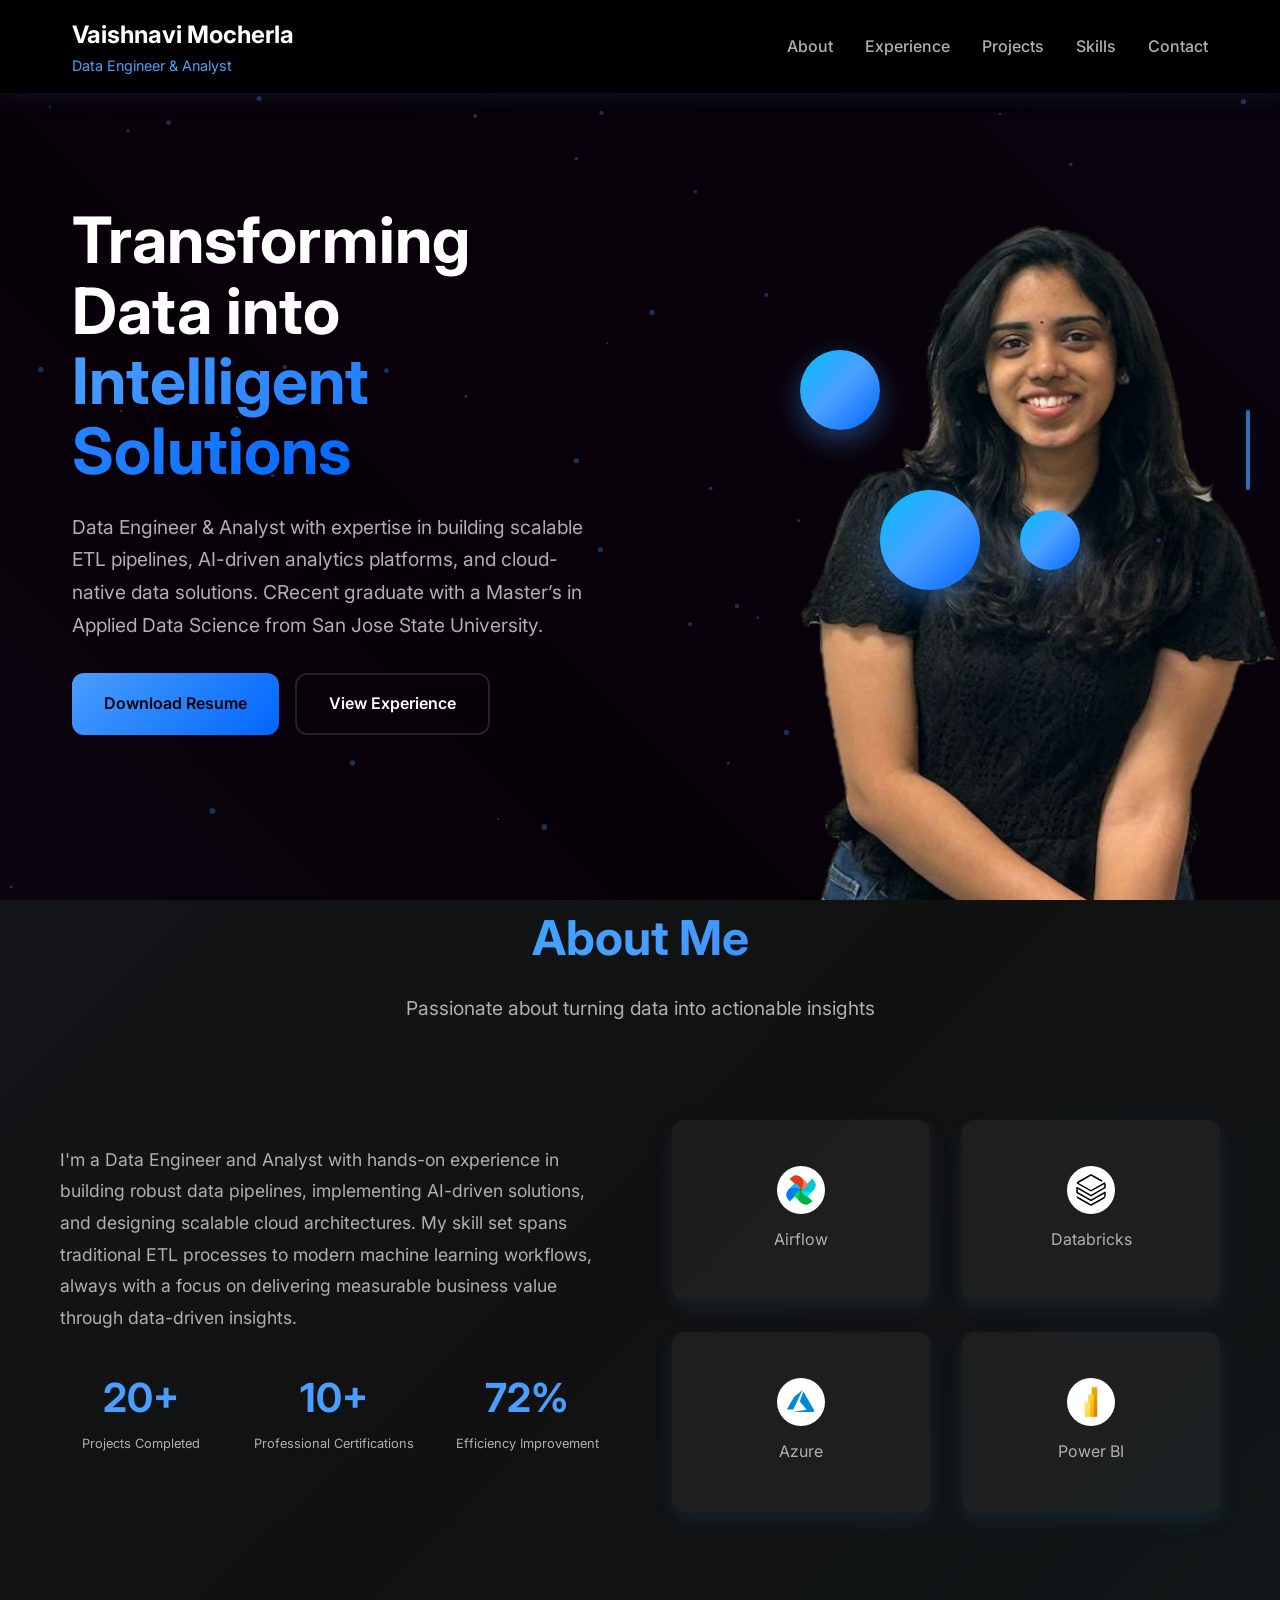
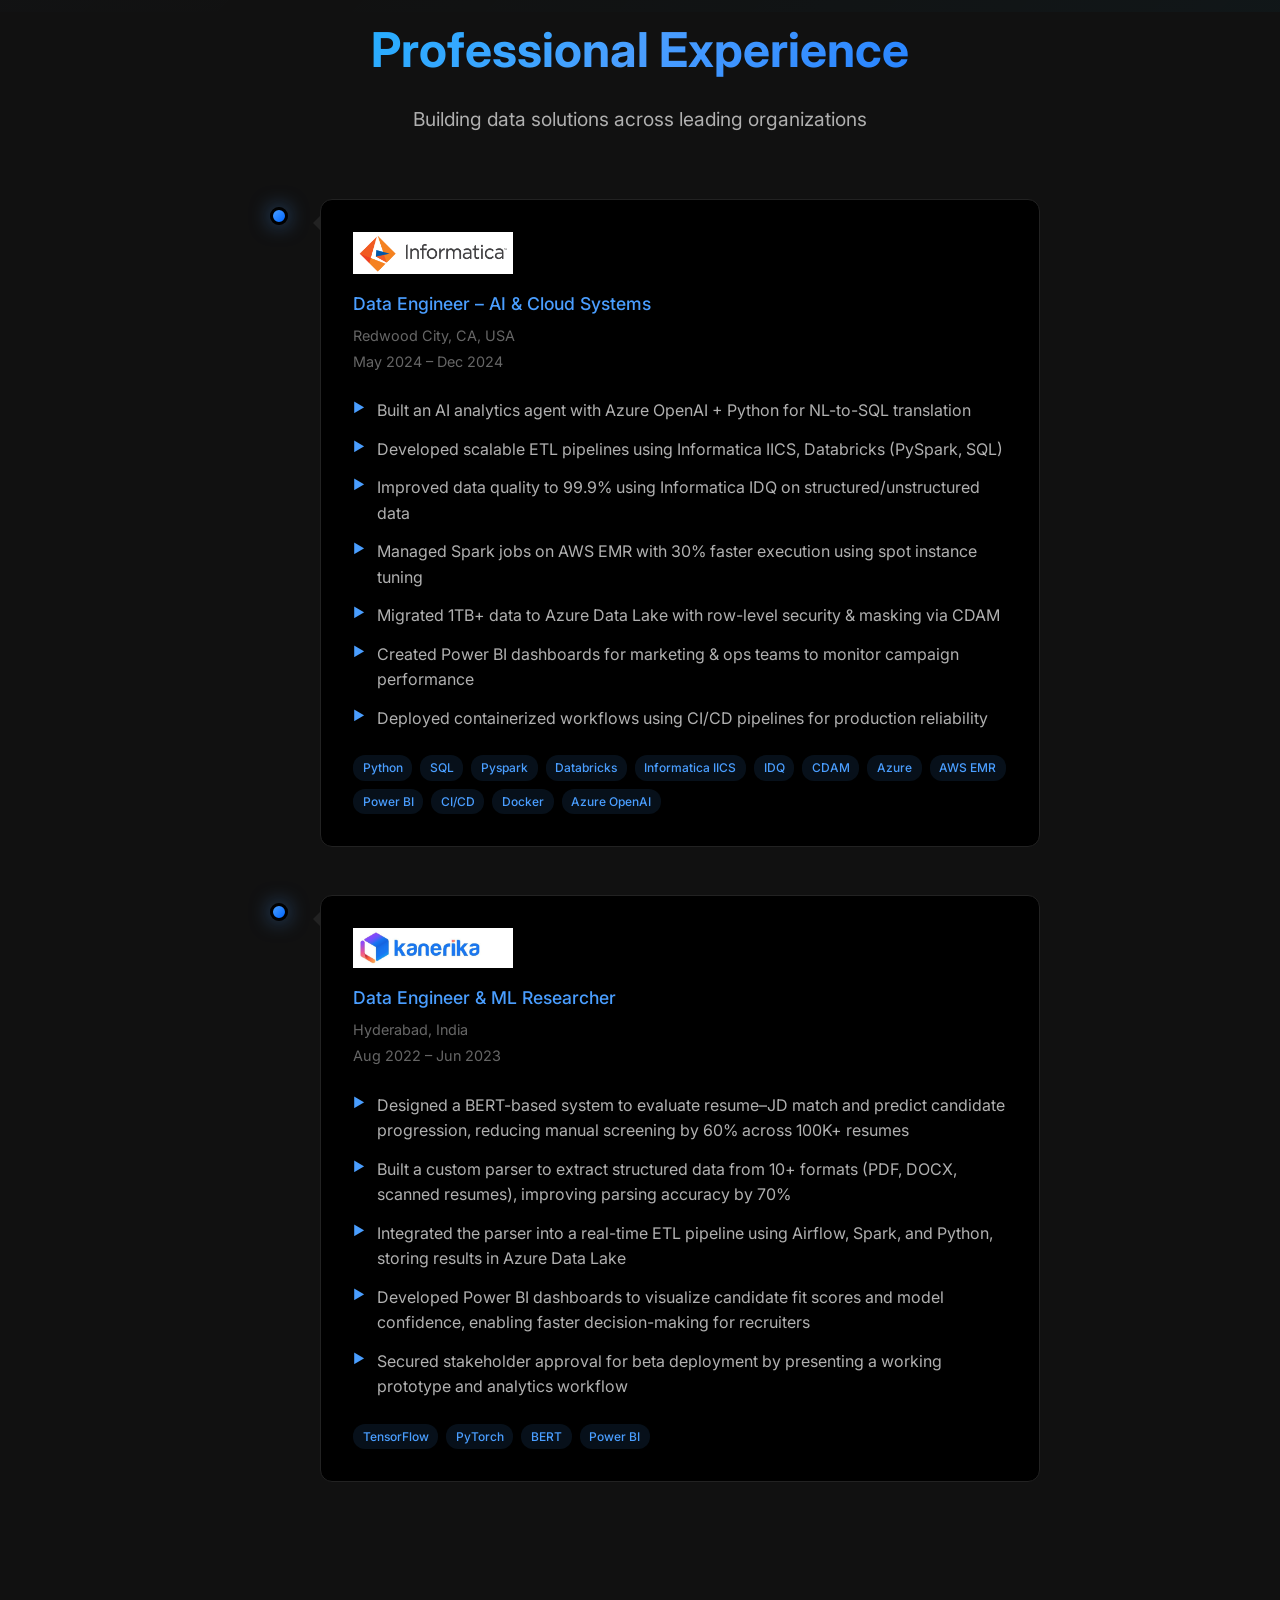
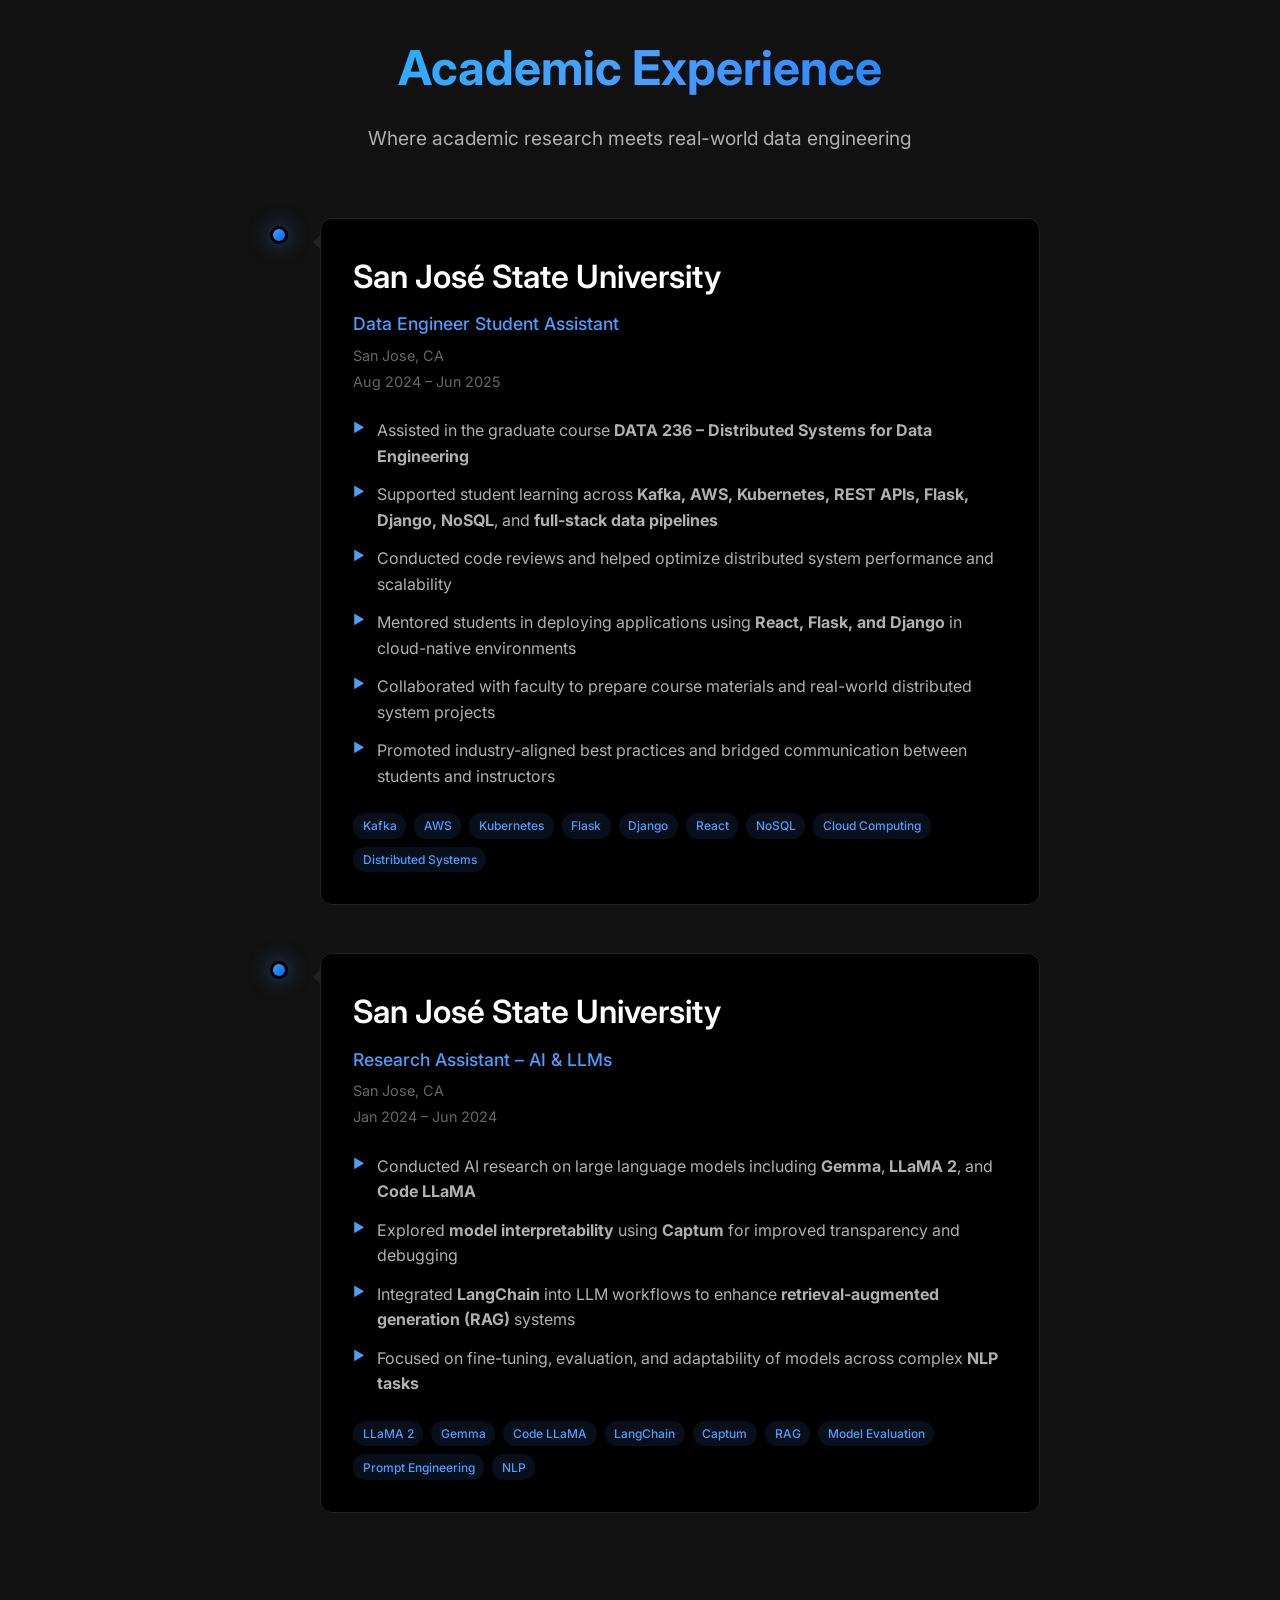
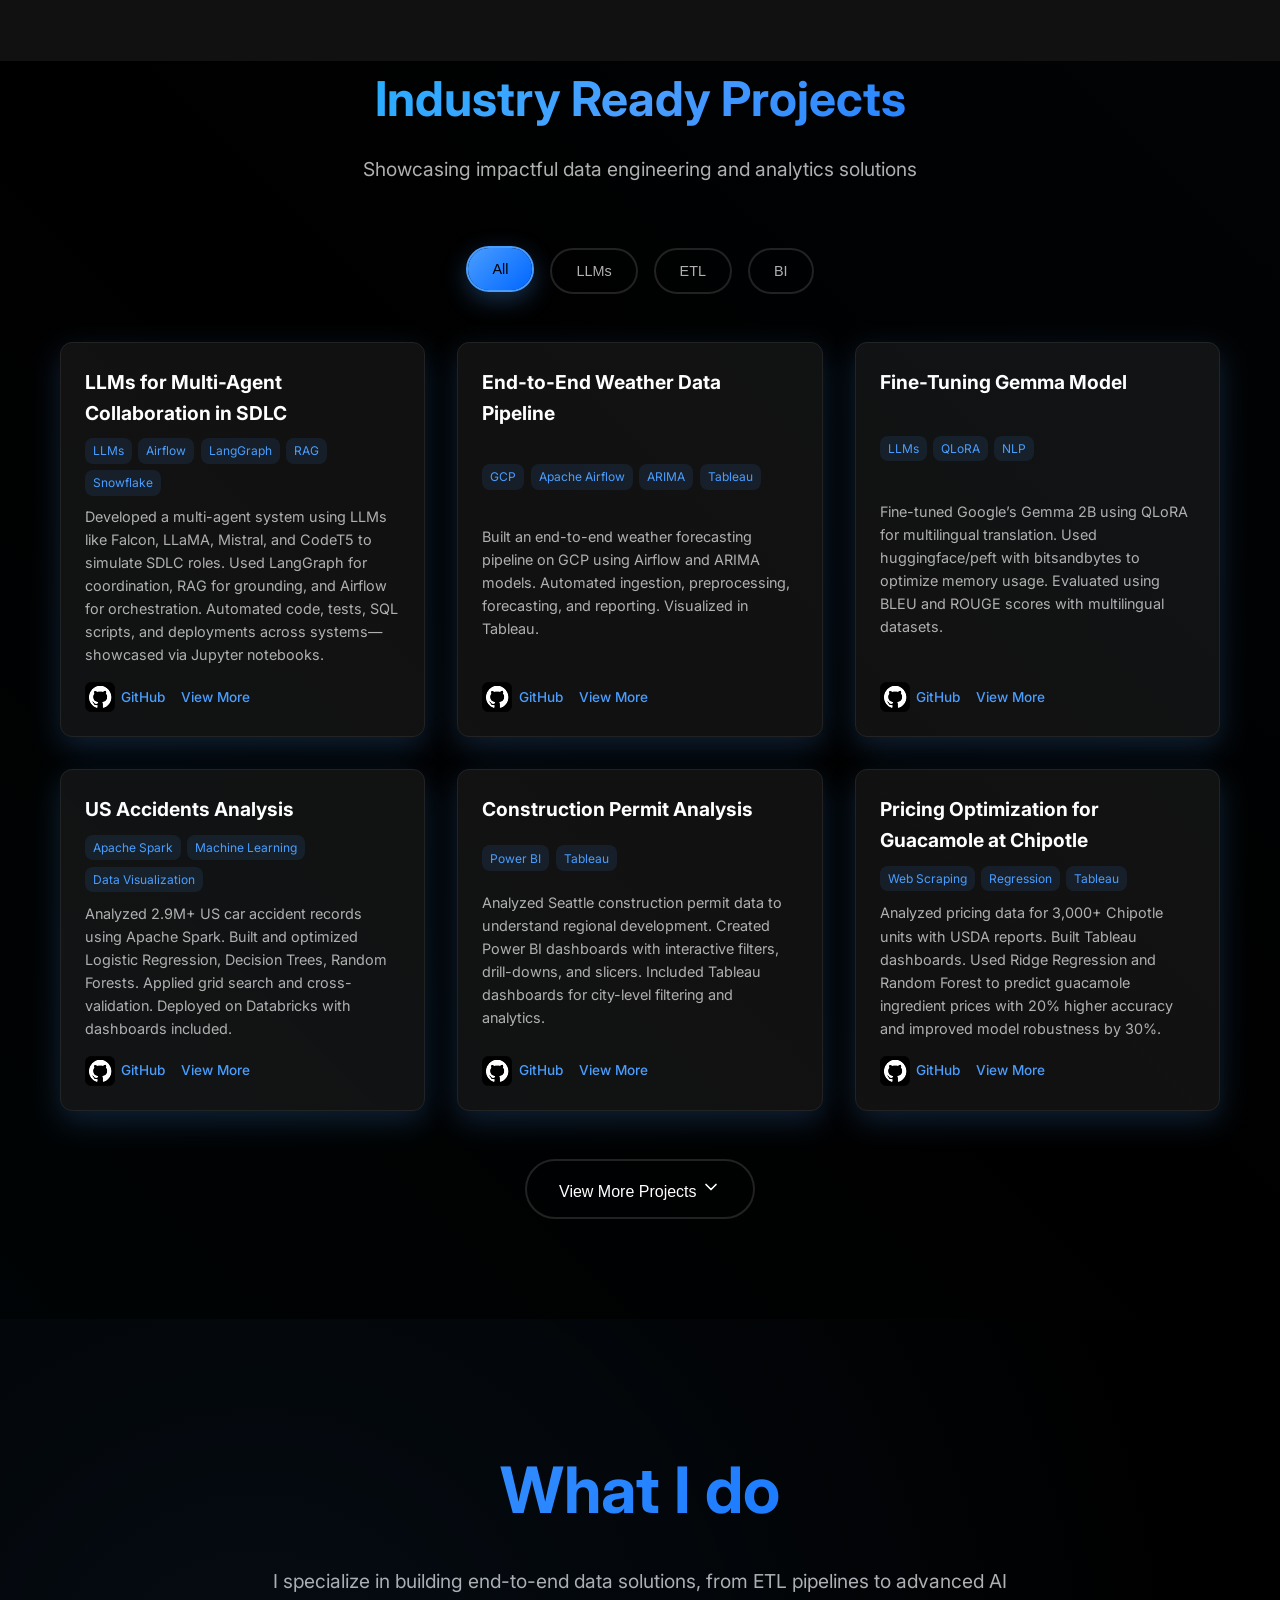
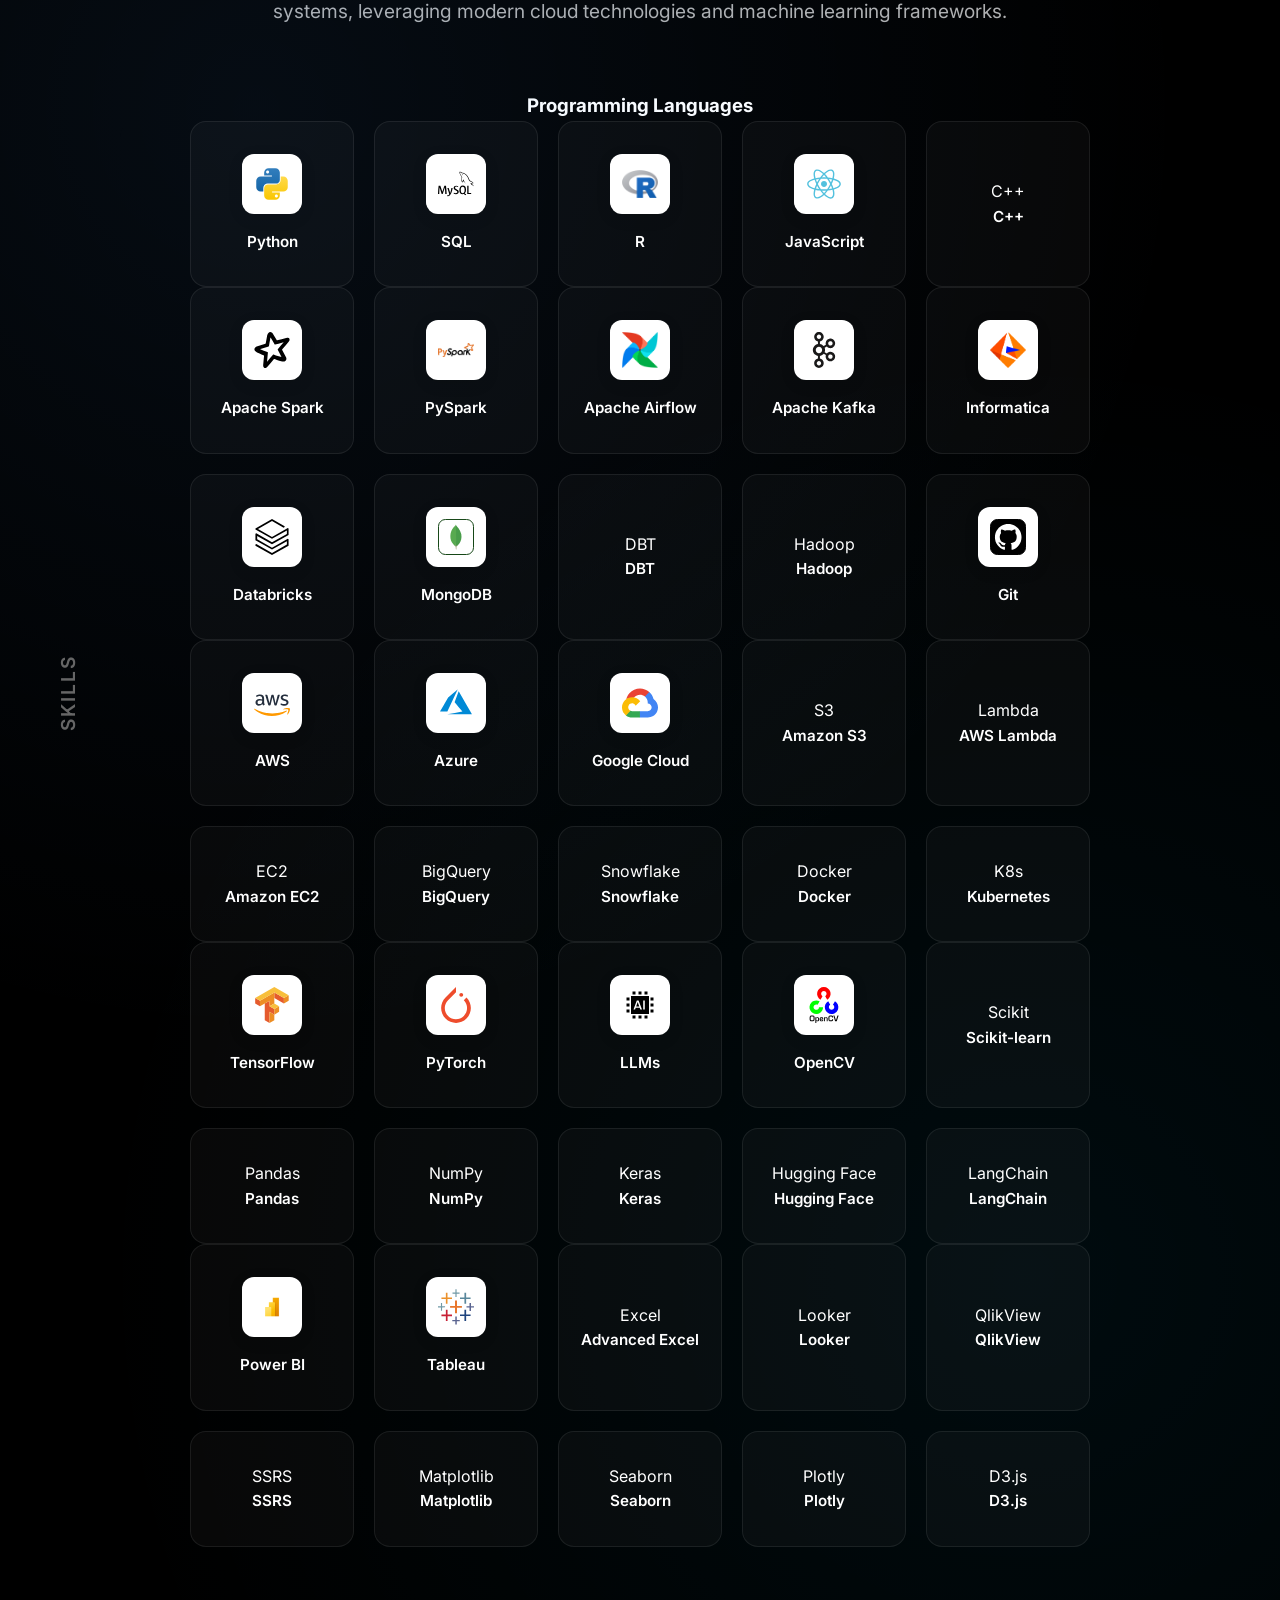
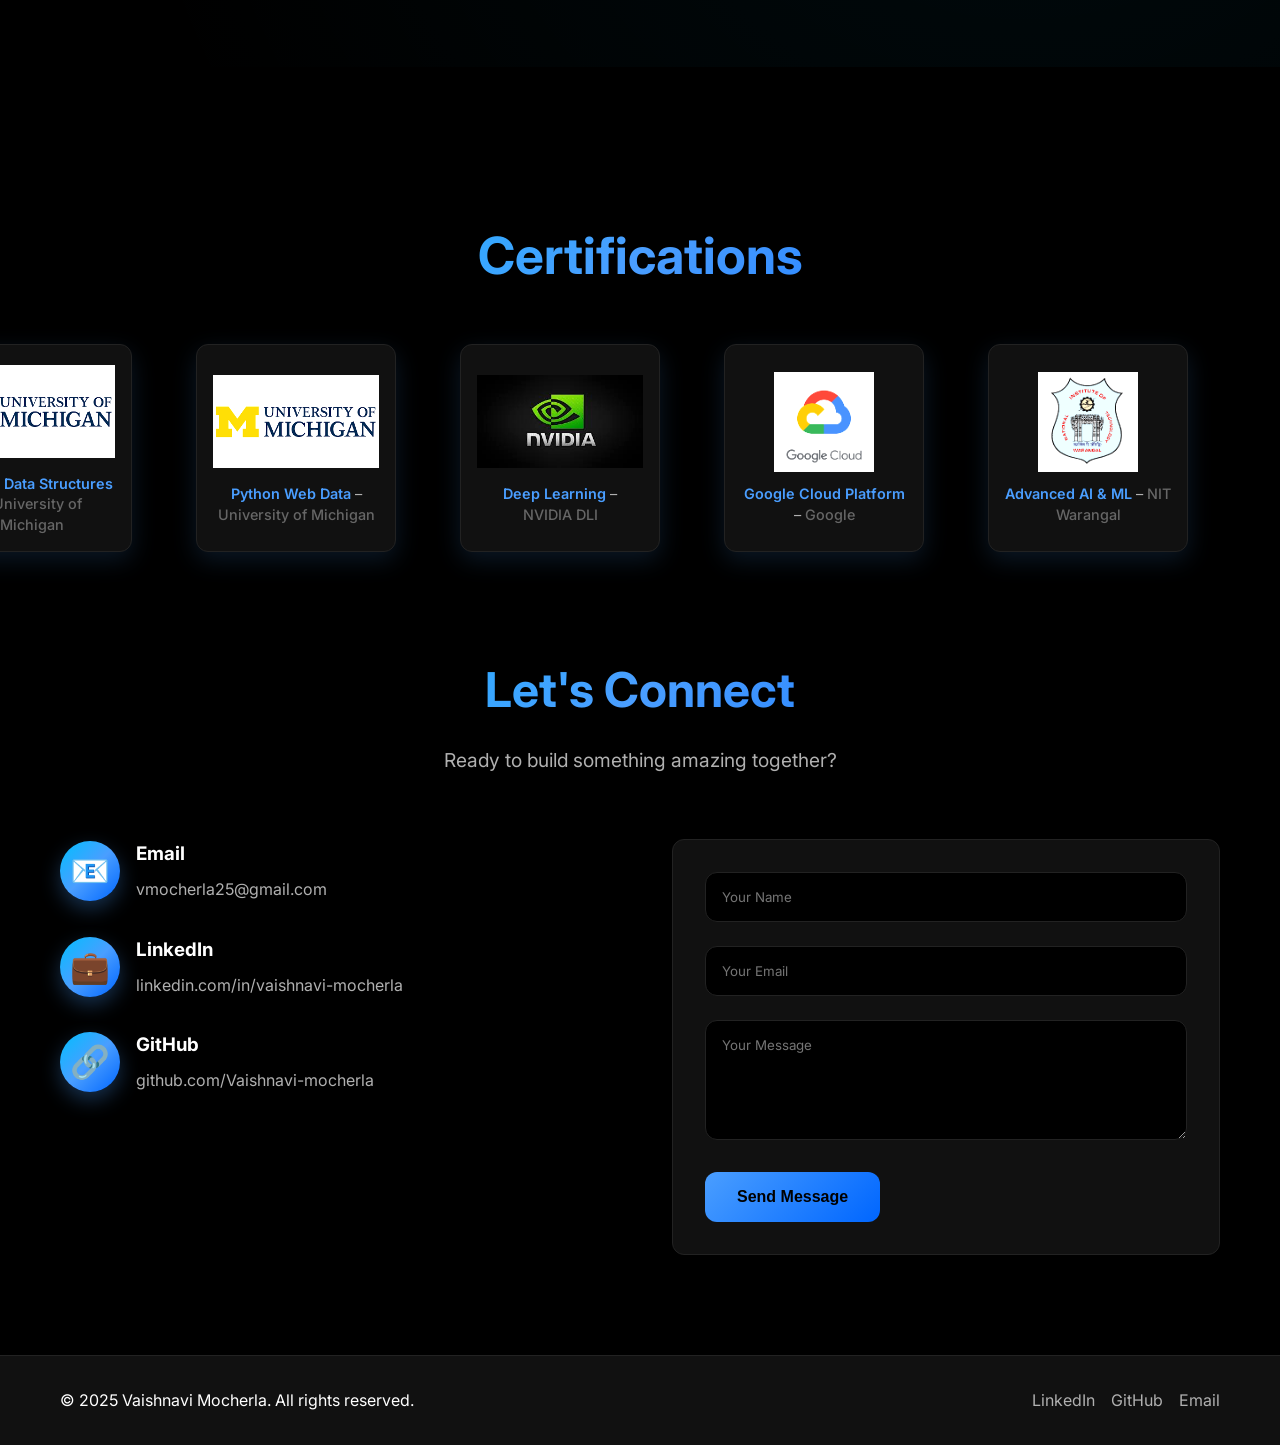
==== commit 13c310ed: "add these" ====
--- a/index.html
+++ b/index.html
@@ -247,10 +247,10 @@
   }
 });
 
-  // Modern Skills Section Functionality
+  // Compact Skills Section Functionality
   document.addEventListener("DOMContentLoaded", function () {
     const skillNavBtns = document.querySelectorAll('.skill-nav-btn');
-    const skillCards = document.querySelectorAll('.skill-card');
+    const skillCategories = document.querySelectorAll('.skill-category');
 
     // Skill navigation functionality
     skillNavBtns.forEach(btn => {
@@ -262,19 +262,19 @@
 
         const category = btn.dataset.category;
 
-        // Filter skill cards
-        skillCards.forEach(card => {
-          if (category === 'all' || card.dataset.category === category) {
-            card.style.display = 'block';
-            card.style.animation = 'fadeInUp 0.6s ease forwards';
+        // Filter skill categories
+        skillCategories.forEach(skillCat => {
+          if (category === 'all' || skillCat.dataset.category === category) {
+            skillCat.style.display = 'block';
+            skillCat.style.animation = 'fadeInUp 0.4s ease forwards';
           } else {
-            card.style.display = 'none';
+            skillCat.style.display = 'none';
           }
         });
       });
     });
 
-    // Animate skill cards on scroll
+    // Animate skill categories on scroll
     const observeSkills = new IntersectionObserver((entries) => {
       entries.forEach(entry => {
         if (entry.isIntersecting) {
@@ -284,75 +284,22 @@
       });
     }, { threshold: 0.2 });
 
-    skillCards.forEach(card => {
-      observeSkills.observe(card);
+    skillCategories.forEach(category => {
+      observeSkills.observe(category);
     });
 
-    // Add modern hover effects for skill items
-    const skillItems = document.querySelectorAll('.skill-item');
-    skillItems.forEach(item => {
-      item.addEventListener('mouseenter', () => {
-        // Add subtle glow effect
-        item.style.boxShadow = '0 8px 25px rgba(74, 158, 255, 0.2)';
+    // Add hover effects for skill tags
+    const skillTags = document.querySelectorAll('.skill-tag');
+    skillTags.forEach(tag => {
+      tag.addEventListener('mouseenter', () => {
+        tag.style.transform = 'translateY(-2px)';
+        tag.style.boxShadow = '0 8px 25px rgba(74, 158, 255, 0.15)';
       });
 
-      item.addEventListener('mouseleave', () => {
-        // Remove glow effect
-        item.style.boxShadow = '';
+      tag.addEventListener('mouseleave', () => {
+        tag.style.transform = 'translateY(0)';
+        tag.style.boxShadow = '';
       });
-    });
-
-    // View More Skills functionality
-    const viewMoreBtn = document.getElementById('viewMoreSkills');
-    const expandableSkills = document.querySelectorAll('.expandable-skill');
-    const featuredSkills = document.querySelectorAll('.featured-skill');
-    let isExpanded = false;
-
-    viewMoreBtn.addEventListener('click', () => {
-      isExpanded = !isExpanded;
-      
-      if (isExpanded) {
-        // Show expandable skills with staggered animation
-        expandableSkills.forEach((skill, index) => {
-          setTimeout(() => {
-            skill.classList.add('show');
-          }, index * 100);
-        });
-        
-        // Show expandable skill items in featured cards
-        featuredSkills.forEach(skill => {
-          skill.classList.add('expanded');
-        });
-        
-        // Update button text and state
-        viewMoreBtn.querySelector('.btn-text').textContent = 'View Less Skills';
-        viewMoreBtn.classList.add('expanded');
-      } else {
-        // Hide expandable skill items in featured cards first
-        featuredSkills.forEach(skill => {
-          skill.classList.remove('expanded');
-        });
-        
-        // Hide expandable skills with reverse staggered animation
-        const reversedSkills = [...expandableSkills].reverse();
-        reversedSkills.forEach((skill, index) => {
-          setTimeout(() => {
-            skill.classList.remove('show');
-          }, index * 100);
-        });
-        
-        // Update button text and state
-        viewMoreBtn.querySelector('.btn-text').textContent = 'View More Skills';
-        viewMoreBtn.classList.remove('expanded');
-        
-        // Scroll back to skills section smoothly after animation completes
-        setTimeout(() => {
-          document.getElementById('technical-expertise').scrollIntoView({ 
-            behavior: 'smooth', 
-            block: 'start' 
-          });
-        }, 300);
-      }
     });
   });
 </script>
@@ -701,262 +648,250 @@
 
       </div>
     </section>
-<section id="technical-expertise" class="skills">
-  <div class="container">
-    <div class="section-header">
-      <h2 class="section-title">Technical Expertise</h2>
-      <p class="section-subtitle">Core capabilities across data engineering, cloud, analytics & AI</p>
-    </div>
-
-    <!-- Skill Category Navigation -->
-    <div class="skill-nav">
-      <button class="skill-nav-btn active" data-category="all">All Skills</button>
-      <button class="skill-nav-btn" data-category="languages">Languages</button>
-      <button class="skill-nav-btn" data-category="tools">Data Tools</button>
-      <button class="skill-nav-btn" data-category="cloud">Cloud</button>
-      <button class="skill-nav-btn" data-category="ai">AI/ML</button>
-      <button class="skill-nav-btn" data-category="viz">Analytics</button>
-    </div>
-
-    <!-- Modern Skills Grid -->
-    <div class="modern-skills-grid">
+<section id="technical-expertise" class="what-i-do-section">
+  <div class="skills-label">Skills</div>
+  <div class="content-wrapper">
+    <h2 class="what-i-do-title">What I do</h2>
+    <p class="what-i-do-description">I specialize in building end-to-end data solutions, from ETL pipelines to advanced AI systems, leveraging modern cloud technologies and machine learning frameworks.</p>
+    
+    <!-- Skills Carousel -->
+    <div class="skills-carousel">
+      <div class="carousel-header">
+        <h3 id="category-title" class="carousel-category-title">Programming Languages</h3>
+        <div class="carousel-indicators">
+          <div class="indicator active"></div>
+          <div class="indicator"></div>
+          <div class="indicator"></div>
+          <div class="indicator"></div>
+          <div class="indicator"></div>
+        </div>
+      </div>
       
-      <!-- Programming Languages -->
-      <div class="skill-card featured-skill" data-category="languages">
-        <div class="skill-card-header">
-          <div class="skill-category-icon">
-            <svg width="32" height="32" viewBox="0 0 24 24" fill="none" xmlns="http://www.w3.org/2000/svg">
-              <path d="M9 12l2 2 4-4m6 2a9 9 0 11-18 0 9 9 0 0118 0z" stroke="currentColor" stroke-width="2" stroke-linecap="round" stroke-linejoin="round"/>
-              <rect x="2" y="4" width="20" height="16" rx="2" stroke="currentColor" stroke-width="2" fill="none"/>
-              <path d="M6 8h.01M6 12h.01M10 8h4M10 12h4" stroke="currentColor" stroke-width="2" stroke-linecap="round"/>
-            </svg>
-          </div>
-          <h3>Programming Languages</h3>
-          <div class="skill-count">4 Technologies</div>
-        </div>
-        <div class="skill-items">
-          <div class="skill-item">
-            <img src="assets/icons/python.svg" alt="Python" class="modern-skill-icon" />
-            <div class="skill-info">
-              <span class="skill-name">Python</span>
-              <span class="skill-description">Data analysis, ML pipelines, backend development</span>
-            </div>
-          </div>
-          <div class="skill-item">
-            <img src="assets/icons/mysql.svg" alt="SQL" class="modern-skill-icon" />
-            <div class="skill-info">
-              <span class="skill-name">SQL</span>
-              <span class="skill-description">Complex queries, data warehousing, optimization</span>
-            </div>
-          </div>
-          <div class="skill-item expandable-skill">
-            <img src="assets/icons/pyspark.png" alt="PySpark" class="modern-skill-icon" />
-            <div class="skill-info">
-              <span class="skill-name">PySpark</span>
-              <span class="skill-description">Distributed computing, big data processing</span>
-            </div>
-          </div>
-          <div class="skill-item expandable-skill">
-            <img src="assets/icons/R_logo.svg.png" alt="R" class="modern-skill-icon" />
-            <div class="skill-info">
-              <span class="skill-name">R</span>
-              <span class="skill-description">Statistical analysis, data visualization</span>
-            </div>
-          </div>
-        </div>
-      </div>
-
-      <!-- Data Engineering Tools -->
-      <div class="skill-card featured-skill" data-category="tools">
-        <div class="skill-card-header">
-          <div class="skill-category-icon">
-            <svg width="32" height="32" viewBox="0 0 24 24" fill="none" xmlns="http://www.w3.org/2000/svg">
-              <path d="M12 2L2 7v10l10 5 10-5V7l-10-5z" stroke="currentColor" stroke-width="2" stroke-linecap="round" stroke-linejoin="round"/>
-              <path d="M2 7l10 5 10-5M12 22V12" stroke="currentColor" stroke-width="2" stroke-linecap="round" stroke-linejoin="round"/>
-            </svg>
-          </div>
-          <h3>Data Engineering Tools</h3>
-          <div class="skill-count">4 Technologies</div>
-        </div>
-        <div class="skill-items">
-          <div class="skill-item">
-            <img src="assets/icons/iics.png" alt="Informatica" class="modern-skill-icon" />
-            <div class="skill-info">
-              <span class="skill-name">Informatica IICS</span>
-              <span class="skill-description">ETL pipelines, data integration, cloud migration</span>
-            </div>
-          </div>
-          <div class="skill-item">
-            <img src="assets/icons/airflow.png" alt="Airflow" class="modern-skill-icon" />
-            <div class="skill-info">
-              <span class="skill-name">Apache Airflow</span>
-              <span class="skill-description">Workflow orchestration, task scheduling</span>
-            </div>
-          </div>
-          <div class="skill-item expandable-skill">
-            <img src="assets/icons/databricks.svg" alt="Databricks" class="modern-skill-icon" />
-            <div class="skill-info">
-              <span class="skill-name">Databricks</span>
-              <span class="skill-description">Unified analytics, collaborative notebooks</span>
-            </div>
-          </div>
-          <div class="skill-item expandable-skill">
-            <img src="assets/icons/kafka.svg" alt="Kafka" class="modern-skill-icon" />
-            <div class="skill-info">
-              <span class="skill-name">Apache Kafka</span>
-              <span class="skill-description">Real-time streaming, event-driven architecture</span>
-            </div>
-          </div>
-        </div>
-      </div>
-
-      <!-- Cloud Platforms - Now expandable -->
-      <div class="skill-card expandable-skill" data-category="cloud">
-        <div class="skill-card-header">
-          <div class="skill-category-icon">
-            <svg width="32" height="32" viewBox="0 0 24 24" fill="none" xmlns="http://www.w3.org/2000/svg">
-              <path d="M18 10h-1.26A8 8 0 109 20h9a5 5 0 000-10z" stroke="currentColor" stroke-width="2" stroke-linecap="round" stroke-linejoin="round"/>
-            </svg>
-          </div>
-          <h3>Cloud Platforms</h3>
-          <div class="skill-count">3 Technologies</div>
-        </div>
-        <div class="skill-items">
-          <div class="skill-item">
-            <img src="assets/icons/azure.svg" alt="Azure" class="modern-skill-icon" style="background-color: #f0f0f0;" />
-            <div class="skill-info">
-              <span class="skill-name">Microsoft Azure</span>
-              <span class="skill-description">Data Lake, AI services, enterprise solutions</span>
-            </div>
-          </div>
-          <div class="skill-item">
-            <img src="assets/icons/aws.svg" alt="AWS" class="modern-skill-icon" />
-            <div class="skill-info">
-              <span class="skill-name">Amazon AWS</span>
-              <span class="skill-description">EMR, S3, Lambda, scalable infrastructure</span>
-            </div>
-          </div>
-          <div class="skill-item">
-            <img src="assets/icons/gcp.svg" alt="Google Cloud" class="modern-skill-icon" />
-            <div class="skill-info">
-              <span class="skill-name">Google Cloud Platform</span>
-              <span class="skill-description">BigQuery, ML Engine, data analytics</span>
-            </div>
-          </div>
-        </div>
-      </div>
-
-      <!-- AI/ML Section - Now featured -->
-      <div class="skill-card featured-skill" data-category="ai">
-        <div class="skill-card-header">
-          <div class="skill-category-icon">
-            <svg width="32" height="32" viewBox="0 0 24 24" fill="none" xmlns="http://www.w3.org/2000/svg">
-              <circle cx="12" cy="12" r="3" stroke="currentColor" stroke-width="2"/>
-              <path d="M12 1v6m0 6v6" stroke="currentColor" stroke-width="2"/>
-              <path d="M21 12h-6m-6 0H3" stroke="currentColor" stroke-width="2"/>
-              <path d="M18.364 5.636l-4.243 4.243m-4.243 4.243l-4.243 4.243" stroke="currentColor" stroke-width="2"/>
-              <path d="M18.364 18.364l-4.243-4.243m-4.243-4.243l-4.243-4.243" stroke="currentColor" stroke-width="2"/>
-            </svg>
-          </div>
-          <h3>AI/ML & Analytics</h3>
-          <div class="skill-count">4 Technologies</div>
-        </div>
-        <div class="skill-items">
-          <div class="skill-item">
-            <img src="assets/icons/tensorflow.svg" alt="TensorFlow" class="modern-skill-icon" />
-            <div class="skill-info">
-              <span class="skill-name">TensorFlow</span>
-              <span class="skill-description">Deep learning, neural networks, model training</span>
-            </div>
-          </div>
-          <div class="skill-item">
-            <img src="assets/icons/pytorch.svg" alt="PyTorch" class="modern-skill-icon" />
-            <div class="skill-info">
-              <span class="skill-name">PyTorch</span>
-              <span class="skill-description">Research, prototyping, dynamic computation</span>
-            </div>
-          </div>
-          <div class="skill-item expandable-skill">
-            <img src="assets/icons/ai-svgrepo-com.svg" alt="NLP & LLMs" class="modern-skill-icon" />
-            <div class="skill-info">
-              <span class="skill-name">NLP & LLMs</span>
-              <span class="skill-description">Language models, text processing, RAG systems</span>
-            </div>
-          </div>
-          <div class="skill-item expandable-skill">
-            <img src="assets/icons/opencv.svg" alt="OpenCV" class="modern-skill-icon" />
-            <div class="skill-info">
-              <span class="skill-name">OpenCV</span>
-              <span class="skill-description">Computer vision, image processing, detection</span>
-            </div>
-          </div>
-        </div>
-      </div>
-
-      <!-- Analytics & Visualization - Now featured -->
-      <div class="skill-card featured-skill" data-category="viz">
-        <div class="skill-card-header">
-          <div class="skill-category-icon">
-            <svg width="32" height="32" viewBox="0 0 24 24" fill="none" xmlns="http://www.w3.org/2000/svg">
-              <path d="M3 3v18h18" stroke="currentColor" stroke-width="2" stroke-linecap="round" stroke-linejoin="round"/>
-              <path d="M7 16l4-4 4 4 5-5" stroke="currentColor" stroke-width="2" stroke-linecap="round" stroke-linejoin="round"/>
-              <path d="M17 8v3h3" stroke="currentColor" stroke-width="2" stroke-linecap="round" stroke-linejoin="round"/>
-            </svg>
-          </div>
-          <h3>Analytics & Visualization</h3>
-          <div class="skill-count">5 Technologies</div>
-        </div>
-        <div class="skill-items">
-          <div class="skill-item">
-            <img src="assets/icons/Power-BI-Logo.png" alt="Power BI" class="modern-skill-icon" style="background-color: #f0f0f0;" />
-            <div class="skill-info">
-              <span class="skill-name">Power BI</span>
-              <span class="skill-description">Interactive dashboards, business intelligence</span>
-            </div>
-          </div>
-          <div class="skill-item">
-            <img src="assets/icons/tableau.svg" alt="Tableau" class="modern-skill-icon" />
-            <div class="skill-info">
-              <span class="skill-name">Tableau</span>
-              <span class="skill-description">Data visualization, storytelling with data</span>
-            </div>
-          </div>
-          <div class="skill-item expandable-skill">
-            <img src="assets/icons/mysql.svg" alt="MySQL" class="modern-skill-icon" />
-            <div class="skill-info">
-              <span class="skill-name">MySQL</span>
-              <span class="skill-description">Relational databases, query optimization</span>
-            </div>
-          </div>
-          <div class="skill-item expandable-skill">
-            <img src="assets/icons/mongodb.svg" alt="MongoDB" class="modern-skill-icon" />
-            <div class="skill-info">
-              <span class="skill-name">MongoDB</span>
-              <span class="skill-description">NoSQL databases, document storage</span>
-            </div>
-          </div>
-          <div class="skill-item expandable-skill">
-            <img src="assets/icons/react.svg" alt="React" class="modern-skill-icon" />
-            <div class="skill-info">
-              <span class="skill-name">React</span>
-              <span class="skill-description">Frontend development, interactive UIs</span>
-            </div>
-          </div>
-        </div>
-      </div>
-
-    </div>
-
-    <!-- View More Skills Button -->
-    <div class="view-more-container">
-      <button class="view-more-btn" id="viewMoreSkills">
-        <span class="btn-text">View More Skills</span>
-        <svg class="btn-arrow" width="20" height="20" viewBox="0 0 24 24" fill="none" xmlns="http://www.w3.org/2000/svg">
-          <path d="M6 9l6 6 6-6" stroke="currentColor" stroke-width="2" stroke-linecap="round" stroke-linejoin="round"/>
-        </svg>
-      </button>
+      <div class="skills-container">
+        <!-- Skill Set 1: Programming Languages -->
+        <div class="skill-set active">
+          <div class="skills-grid-5col">
+            <div class="skill-item">
+              <img src="assets/icons/python.svg" alt="Python" class="skill-icon">
+              <p class="skill-name">Python</p>
+            </div>
+            <div class="skill-item">
+              <img src="assets/icons/mysql.svg" alt="SQL" class="skill-icon">
+              <p class="skill-name">SQL</p>
+            </div>
+            <div class="skill-item">
+              <img src="assets/icons/R_logo.svg.png" alt="R" class="skill-icon">
+              <p class="skill-name">R</p>
+            </div>
+            <div class="skill-item">
+              <img src="assets/icons/react.svg" alt="JavaScript" class="skill-icon">
+              <p class="skill-name">JavaScript</p>
+            </div>
+            <div class="skill-item">
+              <div class="skill-icon-text">C++</div>
+              <p class="skill-name">C++</p>
+            </div>
+          </div>
+        </div>
+
+        <!-- Skill Set 2: Data Engineering Tools -->
+        <div class="skill-set">
+          <div class="skills-grid-5col">
+            <div class="skill-item">
+              <img src="assets/icons/spark.svg" alt="Apache Spark" class="skill-icon">
+              <p class="skill-name">Apache Spark</p>
+            </div>
+            <div class="skill-item">
+              <img src="assets/icons/pyspark.png" alt="PySpark" class="skill-icon">
+              <p class="skill-name">PySpark</p>
+            </div>
+            <div class="skill-item">
+              <img src="assets/icons/airflow.png" alt="Apache Airflow" class="skill-icon">
+              <p class="skill-name">Apache Airflow</p>
+            </div>
+            <div class="skill-item">
+              <img src="assets/icons/kafka.svg" alt="Apache Kafka" class="skill-icon">
+              <p class="skill-name">Apache Kafka</p>
+            </div>
+            <div class="skill-item">
+              <img src="assets/icons/iics.png" alt="Informatica" class="skill-icon">
+              <p class="skill-name">Informatica</p>
+            </div>
+            <div class="skill-item">
+              <img src="assets/icons/databricks.svg" alt="Databricks" class="skill-icon">
+              <p class="skill-name">Databricks</p>
+            </div>
+            <div class="skill-item">
+              <img src="assets/icons/mongodb.svg" alt="MongoDB" class="skill-icon">
+              <p class="skill-name">MongoDB</p>
+            </div>
+            <div class="skill-item">
+              <div class="skill-icon-text">DBT</div>
+              <p class="skill-name">DBT</p>
+            </div>
+            <div class="skill-item">
+              <div class="skill-icon-text">Hadoop</div>
+              <p class="skill-name">Hadoop</p>
+            </div>
+            <div class="skill-item">
+              <img src="assets/icons/github.svg" alt="Git" class="skill-icon">
+              <p class="skill-name">Git</p>
+            </div>
+          </div>
+        </div>
+
+        <!-- Skill Set 3: Cloud Platforms -->
+        <div class="skill-set">
+          <div class="skills-grid-5col">
+            <div class="skill-item">
+              <img src="assets/icons/aws.svg" alt="AWS" class="skill-icon">
+              <p class="skill-name">AWS</p>
+            </div>
+            <div class="skill-item">
+              <img src="assets/icons/azure.svg" alt="Azure" class="skill-icon">
+              <p class="skill-name">Azure</p>
+            </div>
+            <div class="skill-item">
+              <img src="assets/icons/gcp.svg" alt="Google Cloud" class="skill-icon">
+              <p class="skill-name">Google Cloud</p>
+            </div>
+            <div class="skill-item">
+              <div class="skill-icon-text">S3</div>
+              <p class="skill-name">Amazon S3</p>
+            </div>
+            <div class="skill-item">
+              <div class="skill-icon-text">Lambda</div>
+              <p class="skill-name">AWS Lambda</p>
+            </div>
+            <div class="skill-item">
+              <div class="skill-icon-text">EC2</div>
+              <p class="skill-name">Amazon EC2</p>
+            </div>
+            <div class="skill-item">
+              <div class="skill-icon-text">BigQuery</div>
+              <p class="skill-name">BigQuery</p>
+            </div>
+            <div class="skill-item">
+              <div class="skill-icon-text">Snowflake</div>
+              <p class="skill-name">Snowflake</p>
+            </div>
+            <div class="skill-item">
+              <div class="skill-icon-text">Docker</div>
+              <p class="skill-name">Docker</p>
+            </div>
+            <div class="skill-item">
+              <div class="skill-icon-text">K8s</div>
+              <p class="skill-name">Kubernetes</p>
+            </div>
+          </div>
+        </div>
+
+        <!-- Skill Set 4: AI/ML Frameworks -->
+        <div class="skill-set">
+          <div class="skills-grid-5col">
+            <div class="skill-item">
+              <img src="assets/icons/tensorflow.svg" alt="TensorFlow" class="skill-icon">
+              <p class="skill-name">TensorFlow</p>
+            </div>
+            <div class="skill-item">
+              <img src="assets/icons/pytorch.svg" alt="PyTorch" class="skill-icon">
+              <p class="skill-name">PyTorch</p>
+            </div>
+            <div class="skill-item">
+              <img src="assets/icons/ai-svgrepo-com.svg" alt="LLMs" class="skill-icon">
+              <p class="skill-name">LLMs</p>
+            </div>
+            <div class="skill-item">
+              <img src="assets/icons/opencv.svg" alt="OpenCV" class="skill-icon">
+              <p class="skill-name">OpenCV</p>
+            </div>
+            <div class="skill-item">
+              <div class="skill-icon-text">Scikit</div>
+              <p class="skill-name">Scikit-learn</p>
+            </div>
+            <div class="skill-item">
+              <div class="skill-icon-text">Pandas</div>
+              <p class="skill-name">Pandas</p>
+            </div>
+            <div class="skill-item">
+              <div class="skill-icon-text">NumPy</div>
+              <p class="skill-name">NumPy</p>
+            </div>
+            <div class="skill-item">
+              <div class="skill-icon-text">Keras</div>
+              <p class="skill-name">Keras</p>
+            </div>
+            <div class="skill-item">
+              <div class="skill-icon-text">Hugging Face</div>
+              <p class="skill-name">Hugging Face</p>
+            </div>
+            <div class="skill-item">
+              <div class="skill-icon-text">LangChain</div>
+              <p class="skill-name">LangChain</p>
+            </div>
+          </div>
+        </div>
+
+        <!-- Skill Set 5: BI & Analytics -->
+        <div class="skill-set">
+          <div class="skills-grid-5col">
+            <div class="skill-item">
+              <img src="assets/icons/Power-BI-Logo.png" alt="Power BI" class="skill-icon">
+              <p class="skill-name">Power BI</p>
+            </div>
+            <div class="skill-item">
+              <img src="assets/icons/tableau.svg" alt="Tableau" class="skill-icon">
+              <p class="skill-name">Tableau</p>
+            </div>
+            <div class="skill-item">
+              <div class="skill-icon-text">Excel</div>
+              <p class="skill-name">Advanced Excel</p>
+            </div>
+            <div class="skill-item">
+              <div class="skill-icon-text">Looker</div>
+              <p class="skill-name">Looker</p>
+            </div>
+            <div class="skill-item">
+              <div class="skill-icon-text">QlikView</div>
+              <p class="skill-name">QlikView</p>
+            </div>
+            <div class="skill-item">
+              <div class="skill-icon-text">SSRS</div>
+              <p class="skill-name">SSRS</p>
+            </div>
+            <div class="skill-item">
+              <div class="skill-icon-text">Matplotlib</div>
+              <p class="skill-name">Matplotlib</p>
+            </div>
+            <div class="skill-item">
+              <div class="skill-icon-text">Seaborn</div>
+              <p class="skill-name">Seaborn</p>
+            </div>
+            <div class="skill-item">
+              <div class="skill-icon-text">Plotly</div>
+              <p class="skill-name">Plotly</p>
+            </div>
+            <div class="skill-item">
+              <div class="skill-icon-text">D3.js</div>
+              <p class="skill-name">D3.js</p>
+            </div>
+          </div>
+        </div>
+      </div>
     </div>
   </div>
+  <div class="scroll-indicator"></div>
+</section>
+            <div class="skill-level">
+              <div class="skill-progress"></div>
+            </div>
+          </div>
+        </div>
+      </div>
+
+    </div>
+
+
 </section>
 <section id="certifications" class="certifications marquee-section">
   <div class="container">
@@ -1239,6 +1174,43 @@
 
     window.addEventListener("DOMContentLoaded", initTimelineScrollAnimation);
 
+    // Skills filtering functionality
+    document.addEventListener('DOMContentLoaded', function() {
+      const skillNavBtns = document.querySelectorAll('.skill-nav-btn');
+      const skillGroups = document.querySelectorAll('.skill-group');
+
+      function filterSkills(category) {
+        skillGroups.forEach(group => {
+          const groupCategories = group.getAttribute('data-category') || '';
+          
+          if (category === 'all' || groupCategories.includes(category)) {
+            group.style.display = 'block';
+            group.style.opacity = '1';
+            group.style.transform = 'translateY(0)';
+          } else {
+            group.style.display = 'none';
+          }
+        });
+      }
+
+      skillNavBtns.forEach(btn => {
+        btn.addEventListener('click', function() {
+          // Remove active class from all buttons
+          skillNavBtns.forEach(b => b.classList.remove('active'));
+          
+          // Add active class to clicked button
+          this.classList.add('active');
+          
+          // Get category and filter
+          const category = this.getAttribute('data-category');
+          filterSkills(category);
+        });
+      });
+
+      // Initialize with all skills visible
+      filterSkills('all');
+    });
+
 
 
 
@@ -1252,6 +1224,7 @@
   </div>
 </div>
 
+<script src="skills-carousel.js"></script>
 </body>
 
 </html>
--- a/style.css
+++ b/style.css
@@ -774,16 +774,17 @@
 }
 
 
-/* Modern Skills Section */
-#technical-expertise {
-  padding: 120px 0 50px;
+/* What I Do Section - 5 Column Grid Layout */
+.what-i-do-section {
+  padding: 120px 0;
   background: var(--background-dark);
   color: var(--text-primary);
   position: relative;
   overflow: hidden;
-}
-
-#technical-expertise::before {
+  text-align: center;
+}
+
+.what-i-do-section::before {
   content: '';
   position: absolute;
   top: 0;
@@ -791,9 +792,236 @@
   right: 0;
   bottom: 0;
   background: 
-    radial-gradient(circle at 20% 20%, rgba(74, 158, 255, 0.1) 0%, transparent 50%),
-    radial-gradient(circle at 80% 80%, rgba(0, 191, 255, 0.08) 0%, transparent 50%);
+    radial-gradient(circle at 20% 20%, rgba(74, 158, 255, 0.08) 0%, transparent 50%),
+    radial-gradient(circle at 80% 80%, rgba(0, 191, 255, 0.06) 0%, transparent 50%);
   pointer-events: none;
+}
+
+/* Vertical Skills Label */
+.skills-label {
+  position: absolute;
+  left: 30px;
+  top: 50%;
+  transform: translateY(-50%) rotate(-90deg);
+  font-size: 1.2rem;
+  font-weight: 600;
+  color: var(--text-muted);
+  letter-spacing: 2px;
+  text-transform: uppercase;
+  z-index: 10;
+}
+
+/* Content Wrapper */
+.content-wrapper {
+  max-width: 1200px;
+  margin: 0 auto;
+  padding: 0 80px;
+}
+
+/* Title and Description */
+.what-i-do-title {
+  font-size: clamp(2.5rem, 5vw, 4rem);
+  font-weight: 700;
+  margin-bottom: 1.5rem;
+  background: var(--gradient-primary);
+  -webkit-background-clip: text;
+  -webkit-text-fill-color: transparent;
+  background-clip: text;
+}
+
+.what-i-do-description {
+  font-size: 1.2rem;
+  color: var(--text-secondary);
+  line-height: 1.6;
+  margin-bottom: 4rem;
+  max-width: 800px;
+  margin-left: auto;
+  margin-right: auto;
+}
+
+/* Skills Grid - 5 Columns */
+.skills-grid-5col {
+  display: grid;
+  grid-template-columns: repeat(5, 1fr);
+  gap: 20px;
+  max-width: 900px;
+  margin: 0 auto;
+}
+
+/* Individual Skill Item */
+.skills-grid-5col .skill-item {
+  display: flex;
+  flex-direction: column;
+  align-items: center;
+  justify-content: center;
+  padding: 2rem 1rem;
+  background: rgba(255, 255, 255, 0.03);
+  border: 1px solid rgba(255, 255, 255, 0.08);
+  border-radius: 16px;
+  transition: var(--transition);
+  position: relative;
+  overflow: hidden;
+  cursor: pointer;
+}
+
+.skills-grid-5col .skill-item::before {
+  content: '';
+  position: absolute;
+  top: 0;
+  left: 0;
+  right: 0;
+  bottom: 0;
+  background: var(--gradient-primary);
+  opacity: 0;
+  transition: opacity 0.3s ease;
+  z-index: 0;
+}
+
+.skills-grid-5col .skill-item:hover::before {
+  opacity: 0.1;
+}
+
+.skills-grid-5col .skill-item:hover {
+  transform: scale(1.05);
+  border-color: var(--primary-color);
+  box-shadow: 0 15px 35px rgba(74, 158, 255, 0.25);
+}
+
+/* Skill Icons */
+.skills-grid-5col .skill-icon {
+  width: 60px;
+  height: 60px;
+  object-fit: contain;
+  margin-bottom: 1rem;
+  position: relative;
+  z-index: 1;
+  transition: transform 0.3s ease;
+  background: #ffffff;
+  padding: 12px;
+  border-radius: 12px;
+  box-shadow: 0 4px 15px rgba(0, 0, 0, 0.1);
+}
+
+.skills-grid-5col .skill-item:hover .skill-icon {
+  transform: scale(1.1) rotate(5deg);
+}
+
+/* Skill Names */
+.skills-grid-5col .skill-name {
+  font-size: 0.95rem;
+  font-weight: 600;
+  color: var(--text-primary);
+  text-align: center;
+  margin: 0;
+  position: relative;
+  z-index: 1;
+  transition: color 0.3s ease;
+}
+
+.skills-grid-5col .skill-item:hover .skill-name {
+  color: var(--primary-color);
+}
+
+/* Custom Scroll Indicator */
+.scroll-indicator {
+  position: fixed;
+  right: 30px;
+  top: 50%;
+  transform: translateY(-50%);
+  width: 4px;
+  height: 80px;
+  background: var(--primary-color);
+  border-radius: 2px;
+  opacity: 0.7;
+  z-index: 100;
+  box-shadow: 0 4px 15px rgba(74, 158, 255, 0.3);
+}
+
+/* Responsive Design */
+@media (max-width: 1024px) {
+  .content-wrapper {
+    padding: 0 60px;
+  }
+  
+  .skills-grid-5col {
+    grid-template-columns: repeat(4, 1fr);
+    gap: 16px;
+  }
+  
+  .skills-label {
+    left: 20px;
+    font-size: 1rem;
+  }
+  
+  .scroll-indicator {
+    right: 20px;
+    height: 60px;
+  }
+}
+
+@media (max-width: 768px) {
+  .content-wrapper {
+    padding: 0 40px;
+  }
+  
+  .skills-grid-5col {
+    grid-template-columns: repeat(3, 1fr);
+    gap: 12px;
+  }
+  
+  .skills-grid-5col .skill-item {
+    padding: 1.5rem 0.8rem;
+  }
+  
+  .skills-grid-5col .skill-icon {
+    width: 48px;
+    height: 48px;
+    padding: 8px;
+  }
+  
+  .skills-grid-5col .skill-name {
+    font-size: 0.85rem;
+  }
+  
+  .skills-label {
+    display: none;
+  }
+  
+  .scroll-indicator {
+    right: 15px;
+    height: 50px;
+    width: 3px;
+  }
+}
+
+@media (max-width: 480px) {
+  .content-wrapper {
+    padding: 0 20px;
+  }
+  
+  .skills-grid-5col {
+    grid-template-columns: repeat(2, 1fr);
+    gap: 10px;
+  }
+  
+  .skills-grid-5col .skill-item {
+    padding: 1.2rem 0.6rem;
+  }
+  
+  .skills-grid-5col .skill-icon {
+    width: 40px;
+    height: 40px;
+    padding: 6px;
+  }
+  
+  .skills-grid-5col .skill-name {
+    font-size: 0.8rem;
+  }
+  
+  .what-i-do-description {
+    font-size: 1rem;
+    margin-bottom: 3rem;
+  }
 }
 .modal-overlay {
   position: fixed;
@@ -836,113 +1064,7 @@
   color: #ccc;
 }
 
-/* Skill Navigation */
-.skill-nav {
-  display: flex;
-  justify-content: center;
-  gap: 1rem;
-  margin: 3rem 0;
-  flex-wrap: wrap;
-}
-
-.skill-nav-btn {
-  background: transparent;
-  border: 2px solid var(--border-color);
-  color: var(--text-secondary);
-  padding: 0.8rem 1.5rem;
-  border-radius: 50px;
-  cursor: pointer;
-  transition: var(--transition);
-  font-weight: 500;
-  font-size: 0.9rem;
-  position: relative;
-  overflow: hidden;
-}
-
-.skill-nav-btn::before {
-  content: '';
-  position: absolute;
-  top: 0;
-  left: -100%;
-  width: 100%;
-  height: 100%;
-  background: var(--gradient-primary);
-  transition: left 0.3s ease;
-  z-index: -1;
-}
-
-.skill-nav-btn:hover::before,
-.skill-nav-btn.active::before {
-  left: 0;
-}
-
-.skill-nav-btn:hover,
-.skill-nav-btn.active {
-  color: var(--background-dark);
-  border-color: var(--primary-color);
-  transform: translateY(-2px);
-  box-shadow: 0 8px 25px rgba(74, 158, 255, 0.3);
-}
-
-/* Modern Skills Grid */
-.modern-skills-grid {
-  display: grid;
-  grid-template-columns: repeat(auto-fit, minmax(380px, 1fr));
-  gap: 2.5rem;
-  margin-top: 3rem;
-}
-
-/* Featured Skills - Always visible */
-.featured-skill {
-  opacity: 1;
-  transform: translateY(0);
-}
-
-/* Expandable Skills - Hidden initially */
-.expandable-skill {
-  display: none;
-  opacity: 0;
-  transform: translateY(20px);
-  transition: all 0.6s ease;
-}
-
-.expandable-skill.show {
-  display: block;
-  opacity: 1;
-  transform: translateY(0);
-  animation: fadeInUp 0.6s ease forwards;
-}
-
-/* Hide specific skill items initially */
-.expandable-skill:not(.show) .skill-item.expandable-skill {
-  display: none;
-}
-
-.featured-skill .skill-item.expandable-skill {
-  display: none;
-  opacity: 0;
-  transform: translateY(-10px);
-  transition: all 0.4s ease;
-}
-
-.featured-skill.expanded .skill-item.expandable-skill {
-  display: flex;
-  opacity: 1;
-  transform: translateY(0);
-  margin-top: 1.5rem;
-  animation: slideDown 0.4s ease forwards;
-}
-
-@keyframes fadeInUp {
-  from {
-    opacity: 0;
-    transform: translateY(20px);
-  }
-  to {
-    opacity: 1;
-    transform: translateY(0);
-  }
-}
+
 
 @keyframes slideDown {
   from {
@@ -953,328 +1075,8 @@
   to {
     opacity: 1;
     max-height: 100px;
-    padding: 1.2rem;
-  }
-}
-
-/* View More Skills Button */
-.view-more-container {
-  text-align: center;
-  margin: 3rem 0 2rem;
-  display: flex;
-  justify-content: center;
-}
-
-.view-more-btn {
-  display: inline-flex;
-  align-items: center;
-  gap: 0.8rem;
-  background: var(--gradient-primary);
-  color: var(--background-dark);
-  border: none;
-  padding: 1rem 2rem;
-  border-radius: 50px;
-  font-weight: 600;
-  font-size: 1rem;
-  cursor: pointer;
-  transition: var(--transition);
-  position: relative;
-  overflow: hidden;
-  box-shadow: 0 8px 25px rgba(74, 158, 255, 0.3);
-}
-
-.view-more-btn::before {
-  content: '';
-  position: absolute;
-  top: 0;
-  left: -100%;
-  width: 100%;
-  height: 100%;
-  background: var(--gradient-secondary);
-  transition: left 0.3s ease;
-  z-index: -1;
-}
-
-.view-more-btn:hover::before {
-  left: 0;
-}
-
-.view-more-btn:hover {
-  transform: translateY(-2px);
-  box-shadow: 0 12px 35px rgba(74, 158, 255, 0.4);
-}
-
-.btn-arrow {
-  transition: transform 0.3s ease;
-}
-
-.view-more-btn.expanded .btn-arrow {
-  transform: rotate(180deg);
-}
-
-.view-more-btn:hover .btn-arrow {
-  transform: translateY(2px);
-}
-
-.view-more-btn.expanded:hover .btn-arrow {
-  transform: rotate(180deg) translateY(-2px);
-}
-
-.skill-card {
-  background: linear-gradient(145deg, rgba(255, 255, 255, 0.02) 0%, rgba(74, 158, 255, 0.05) 100%);
-  border: 1px solid rgba(74, 158, 255, 0.2);
-  border-radius: 20px;
-  padding: 2rem;
-  position: relative;
-  transition: var(--transition);
-  backdrop-filter: blur(10px);
-  overflow: hidden;
-}
-
-.skill-card::before {
-  content: '';
-  position: absolute;
-  top: 0;
-  left: 0;
-  right: 0;
-  height: 3px;
-  background: var(--gradient-primary);
-  opacity: 0;
-  transition: opacity 0.3s ease;
-}
-
-.skill-card:hover::before {
-  opacity: 1;
-}
-
-.skill-card:hover {
-  transform: translateY(-8px);
-  box-shadow: 0 20px 40px rgba(74, 158, 255, 0.2);
-  border-color: var(--primary-color);
-}
-
-/* Skill Card Header */
-.skill-card-header {
-  display: flex;
-  align-items: center;
-  gap: 1rem;
-  margin-bottom: 2rem;
-  padding-bottom: 1rem;
-  border-bottom: 1px solid rgba(74, 158, 255, 0.1);
-}
-
-.skill-category-icon {
-  font-size: 2rem;
-  width: 60px;
-  height: 60px;
-  display: flex;
-  align-items: center;
-  justify-content: center;
-  background: var(--gradient-secondary);
-  border-radius: 15px;
-  box-shadow: 0 8px 20px rgba(74, 158, 255, 0.3);
-  color: var(--background-dark);
-}
-
-.skill-category-icon svg {
-  width: 32px;
-  height: 32px;
-  color: var(--background-dark);
-}
-
-.skill-card-header h3 {
-  font-size: 1.4rem;
-  font-weight: 600;
-  color: var(--text-primary);
-  margin: 0;
-  flex: 1;
-}
-
-.skill-count {
-  font-size: 0.85rem;
-  color: var(--text-muted);
-  background: rgba(74, 158, 255, 0.1);
-  padding: 0.3rem 0.8rem;
-  border-radius: 12px;
-}
-
-/* Skill Items */
-.skill-items {
-  display: flex;
-  flex-direction: column;
-  gap: 1.5rem;
-}
-
-.skill-item {
-  display: flex;
-  align-items: flex-start;
-  gap: 1.2rem;
-  padding: 1.2rem;
-  background: rgba(255, 255, 255, 0.02);
-  border-radius: 15px;
-  transition: var(--transition);
-  border: 1px solid transparent;
-  position: relative;
-  overflow: hidden;
-}
-
-.skill-item::before {
-  content: '';
-  position: absolute;
-  top: 0;
-  left: -100%;
-  width: 100%;
-  height: 100%;
-  background: linear-gradient(90deg, transparent, rgba(74, 158, 255, 0.1), transparent);
-  transition: left 0.5s ease;
-}
-
-.skill-item:hover::before {
-  left: 100%;
-}
-
-.skill-item:hover {
-  background: rgba(74, 158, 255, 0.05);
-  border-color: rgba(74, 158, 255, 0.3);
-  transform: translateY(-3px);
-  box-shadow: 0 8px 25px rgba(74, 158, 255, 0.15);
-}
-
-.modern-skill-icon {
-  width: 48px;
-  height: 48px;
-  object-fit: contain;
-  background: #ffffff;
-  border-radius: 12px;
-  padding: 10px;
-  box-shadow: 0 4px 15px rgba(0, 0, 0, 0.1);
-  transition: transform 0.3s ease;
-  flex-shrink: 0;
-}
-
-.skill-item:hover .modern-skill-icon {
-  transform: scale(1.05) rotate(2deg);
-}
-
-.skill-info {
-  flex: 1;
-  display: flex;
-  flex-direction: column;
-  gap: 0.5rem;
-}
-
-.skill-name {
-  font-weight: 600;
-  color: var(--text-primary);
-  font-size: 1.1rem;
-  margin-bottom: 0.3rem;
-}
-
-.skill-description {
-  font-size: 0.9rem;
-  color: var(--text-secondary);
-  line-height: 1.5;
-  opacity: 0.9;
-}
-
-/* Skills Stats */
-.skills-stats {
-  display: grid;
-  grid-template-columns: repeat(auto-fit, minmax(200px, 1fr));
-  gap: 2rem;
-  margin-top: 4rem;
-  padding: 2rem;
-  background: rgba(74, 158, 255, 0.03);
-  border-radius: 20px;
-  border: 1px solid rgba(74, 158, 255, 0.1);
-}
-
-.stat-item {
-  text-align: center;
-  padding: 1rem;
-}
-
-.stat-number {
-  font-size: 2.5rem;
-  font-weight: 700;
-  background: var(--gradient-primary);
-  -webkit-background-clip: text;
-  -webkit-text-fill-color: transparent;
-  background-clip: text;
-  display: block;
-  margin-bottom: 0.5rem;
-}
-
-.stat-label {
-  color: var(--text-secondary);
-  font-size: 0.9rem;
-  font-weight: 500;
-  text-transform: uppercase;
-  letter-spacing: 0.5px;
-}
-
-/* Animation for skill cards */
-.skill-card {
-  opacity: 0;
-  transform: translateY(30px);
-  animation: fadeInUp 0.6s ease forwards;
-}
-
-.skill-card:nth-child(1) { animation-delay: 0.1s; }
-.skill-card:nth-child(2) { animation-delay: 0.2s; }
-.skill-card:nth-child(3) { animation-delay: 0.3s; }
-.skill-card:nth-child(4) { animation-delay: 0.4s; }
-.skill-card:nth-child(5) { animation-delay: 0.5s; }
-.skill-card:nth-child(6) { animation-delay: 0.6s; }
-
-@keyframes fadeInUp {
-  to {
-    opacity: 1;
-    transform: translateY(0);
-  }
-}
-
-/* Responsive Design */
-@media (max-width: 768px) {
-  .modern-skills-grid {
-    grid-template-columns: 1fr;
-    gap: 2rem;
-  }
-  
-  .skill-nav {
-    gap: 0.5rem;
-  }
-  
-  .skill-nav-btn {
-    padding: 0.6rem 1rem;
-    font-size: 0.8rem;
-  }
-  
-  .skill-card {
-    padding: 1.5rem;
-  }
-  
-  .skill-card-header {
-    flex-direction: column;
-    text-align: center;
-    gap: 0.5rem;
-  }
-  
-  .skills-stats {
-    grid-template-columns: repeat(2, 1fr);
-  }
-}
-
-@media (max-width: 480px) {
-  .skills-stats {
-    grid-template-columns: 1fr;
-  }
-  
-  .modern-skills-grid {
-    grid-template-columns: 1fr;
-  }
-}
-
+  }
+}
 
 /* Contact Section */
 .contact-content {
@@ -1693,6 +1495,63 @@
   text-decoration: underline;
 }
 
+/* View More Projects Button */
+.view-more-container {
+  display: flex;
+  justify-content: center;
+  margin-top: 3rem;
+}
+
+.view-more-btn {
+  display: flex;
+  align-items: center;
+  gap: 0.5rem;
+  background: transparent;
+  border: 2px solid var(--border-color);
+  color: var(--text-primary);
+  padding: 1rem 2rem;
+  border-radius: 50px;
+  cursor: pointer;
+  transition: var(--transition);
+  font-weight: 500;
+  font-size: 1rem;
+  position: relative;
+  overflow: hidden;
+}
+
+.view-more-btn::before {
+  content: '';
+  position: absolute;
+  top: 0;
+  left: -100%;
+  width: 100%;
+  height: 100%;
+  background: var(--gradient-primary);
+  transition: left 0.3s ease;
+  z-index: -1;
+}
+
+.view-more-btn:hover::before,
+.view-more-btn.expanded::before {
+  left: 0;
+}
+
+.view-more-btn:hover,
+.view-more-btn.expanded {
+  color: var(--background-dark);
+  border-color: var(--primary-color);
+  transform: translateY(-2px);
+  box-shadow: 0 8px 25px rgba(74, 158, 255, 0.3);
+}
+
+.btn-arrow {
+  transition: transform 0.3s ease;
+}
+
+.view-more-btn.expanded .btn-arrow {
+  transform: rotate(180deg);
+}
+
 /* Expandable Projects */
 .expandable-project {
   opacity: 0;
@@ -1706,9 +1565,6 @@
   opacity: 1;
   transform: translateY(0);
   animation: fadeInUp 0.6s ease forwards;
-}
-    transform: translateY(0);
-  }
 }
 
 /* Certifications */
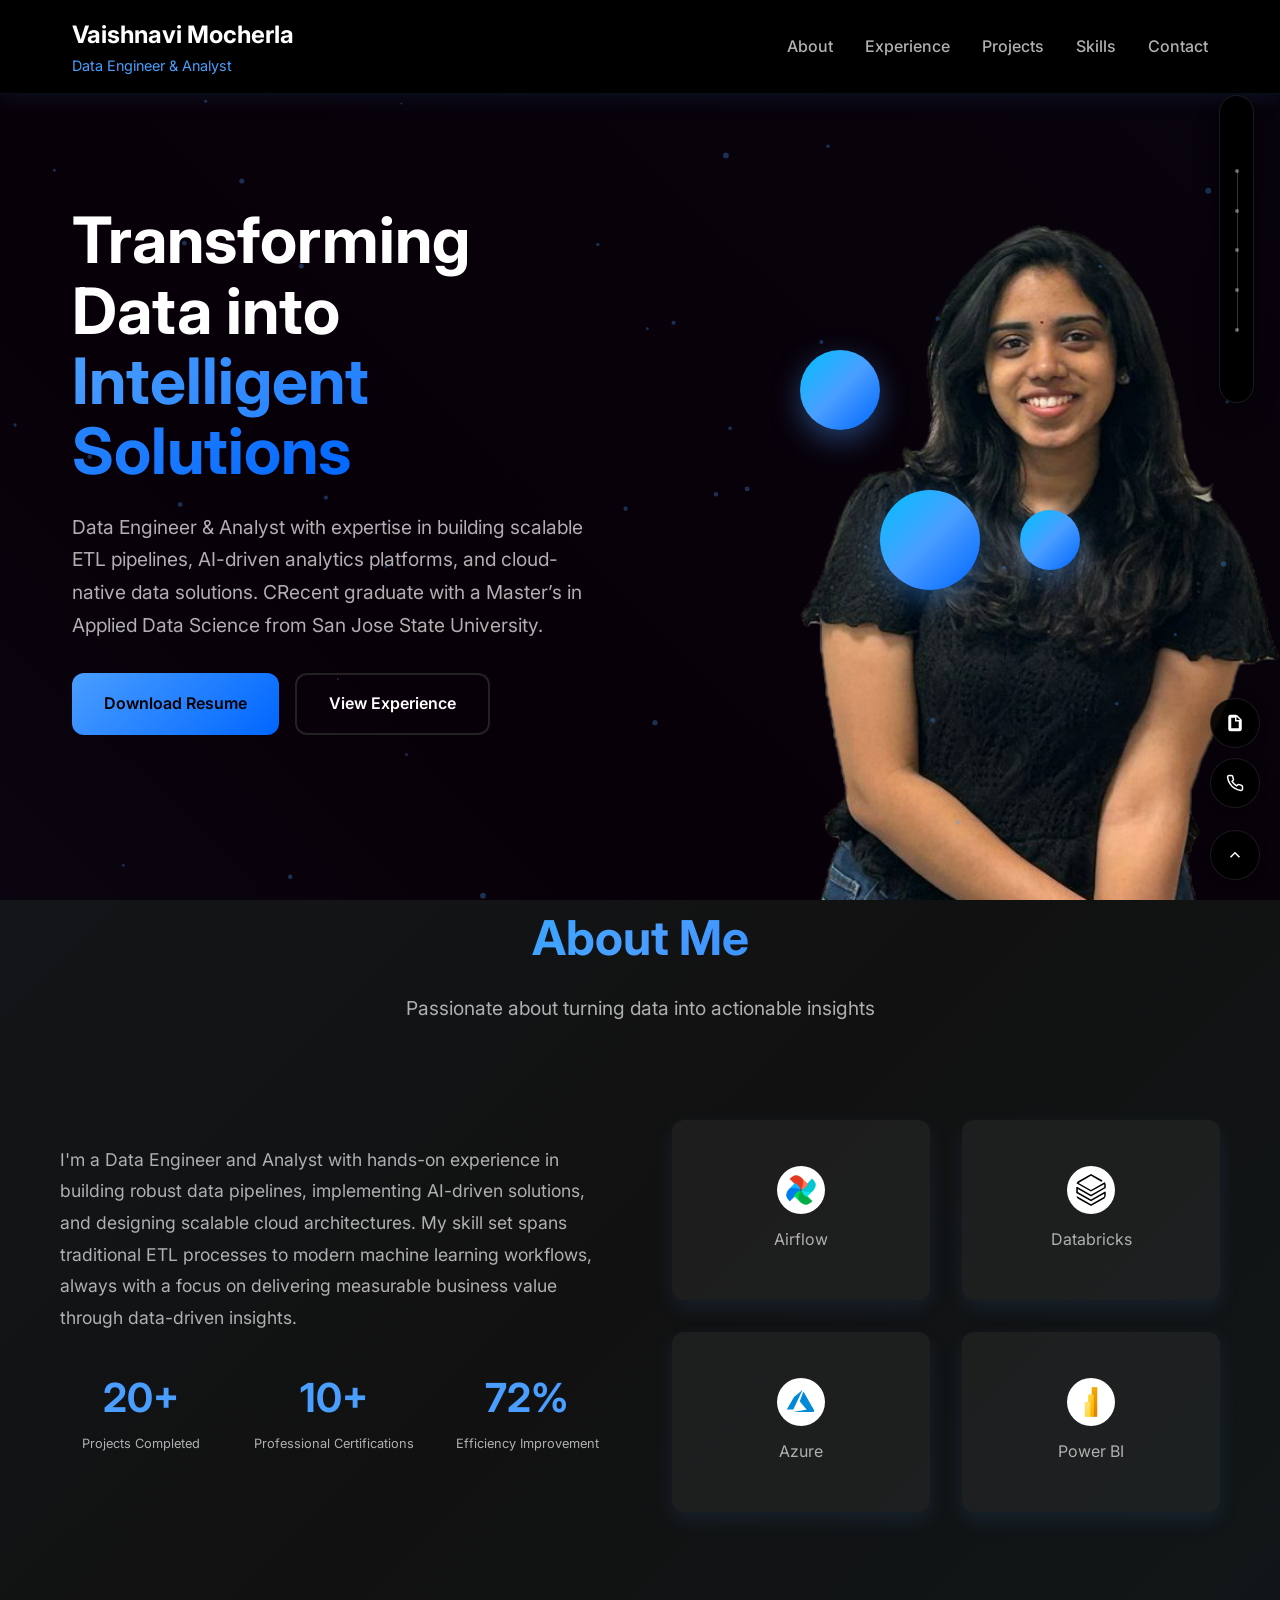
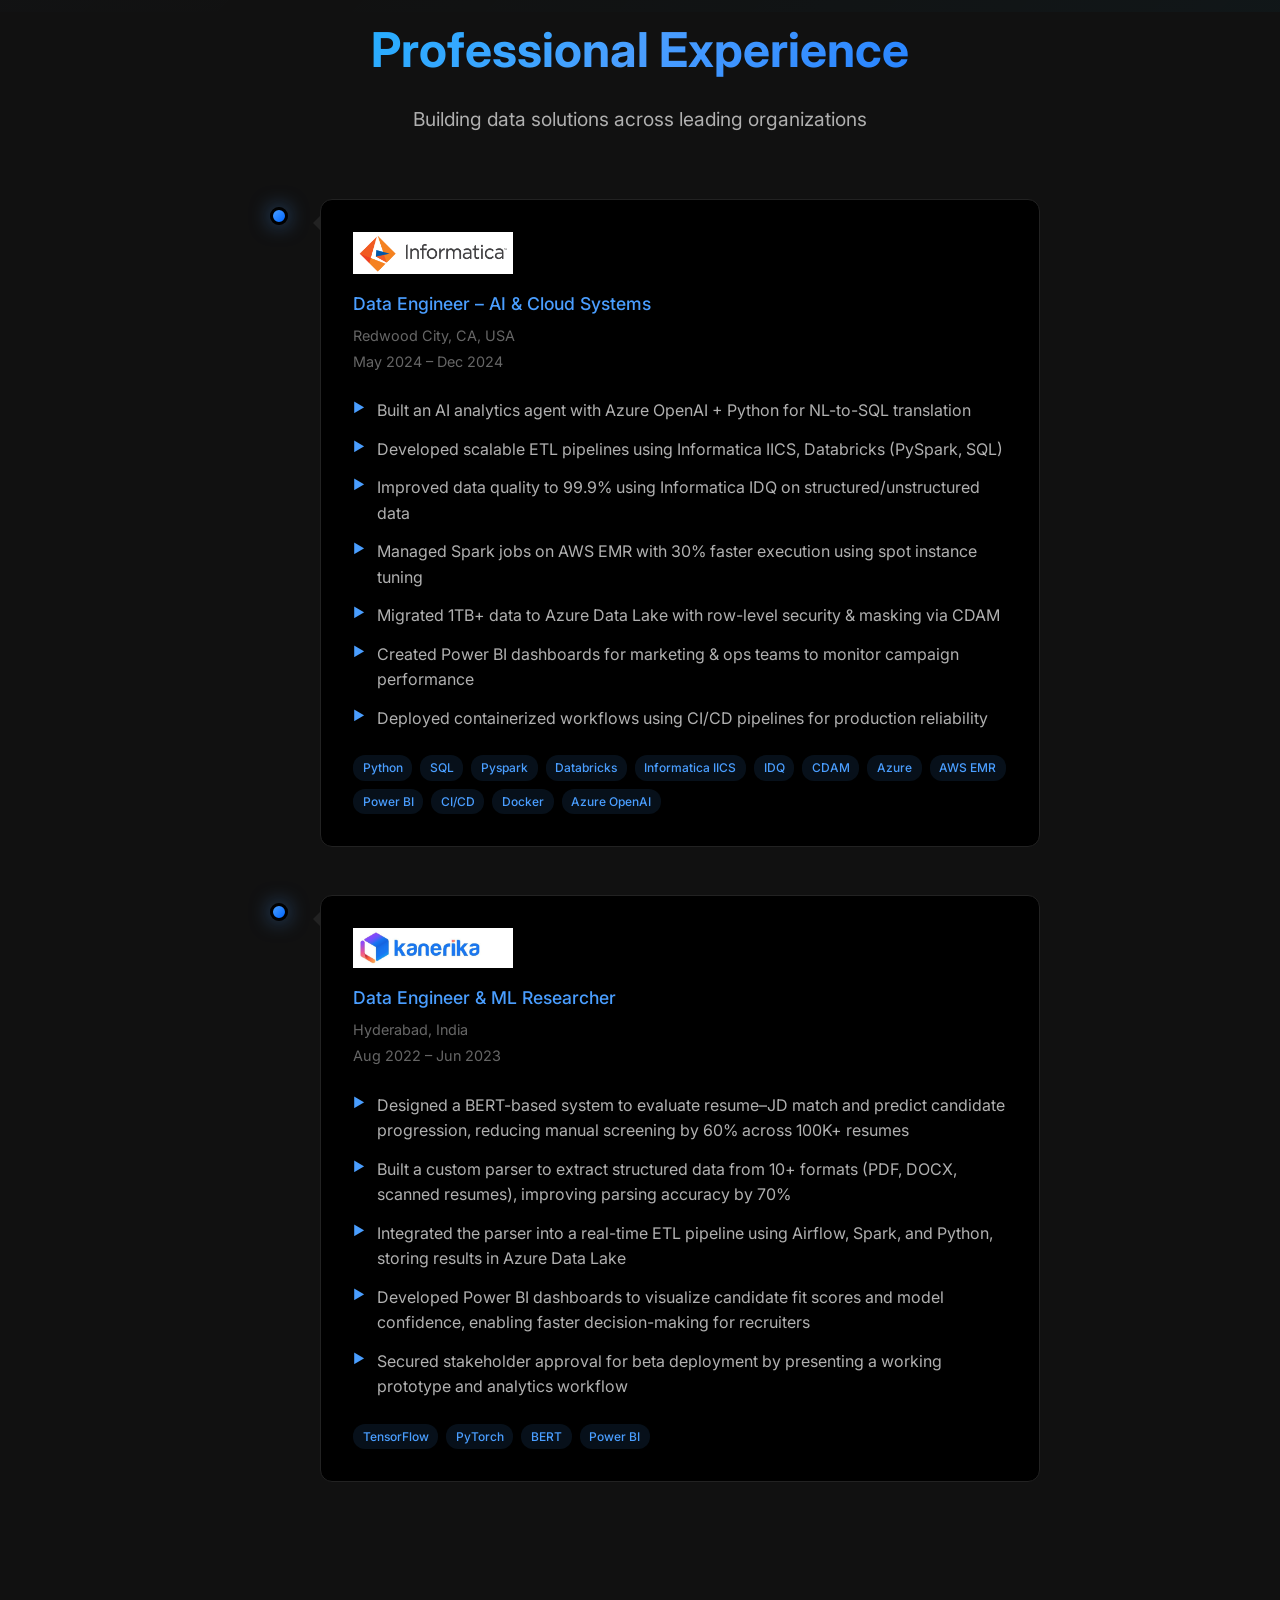
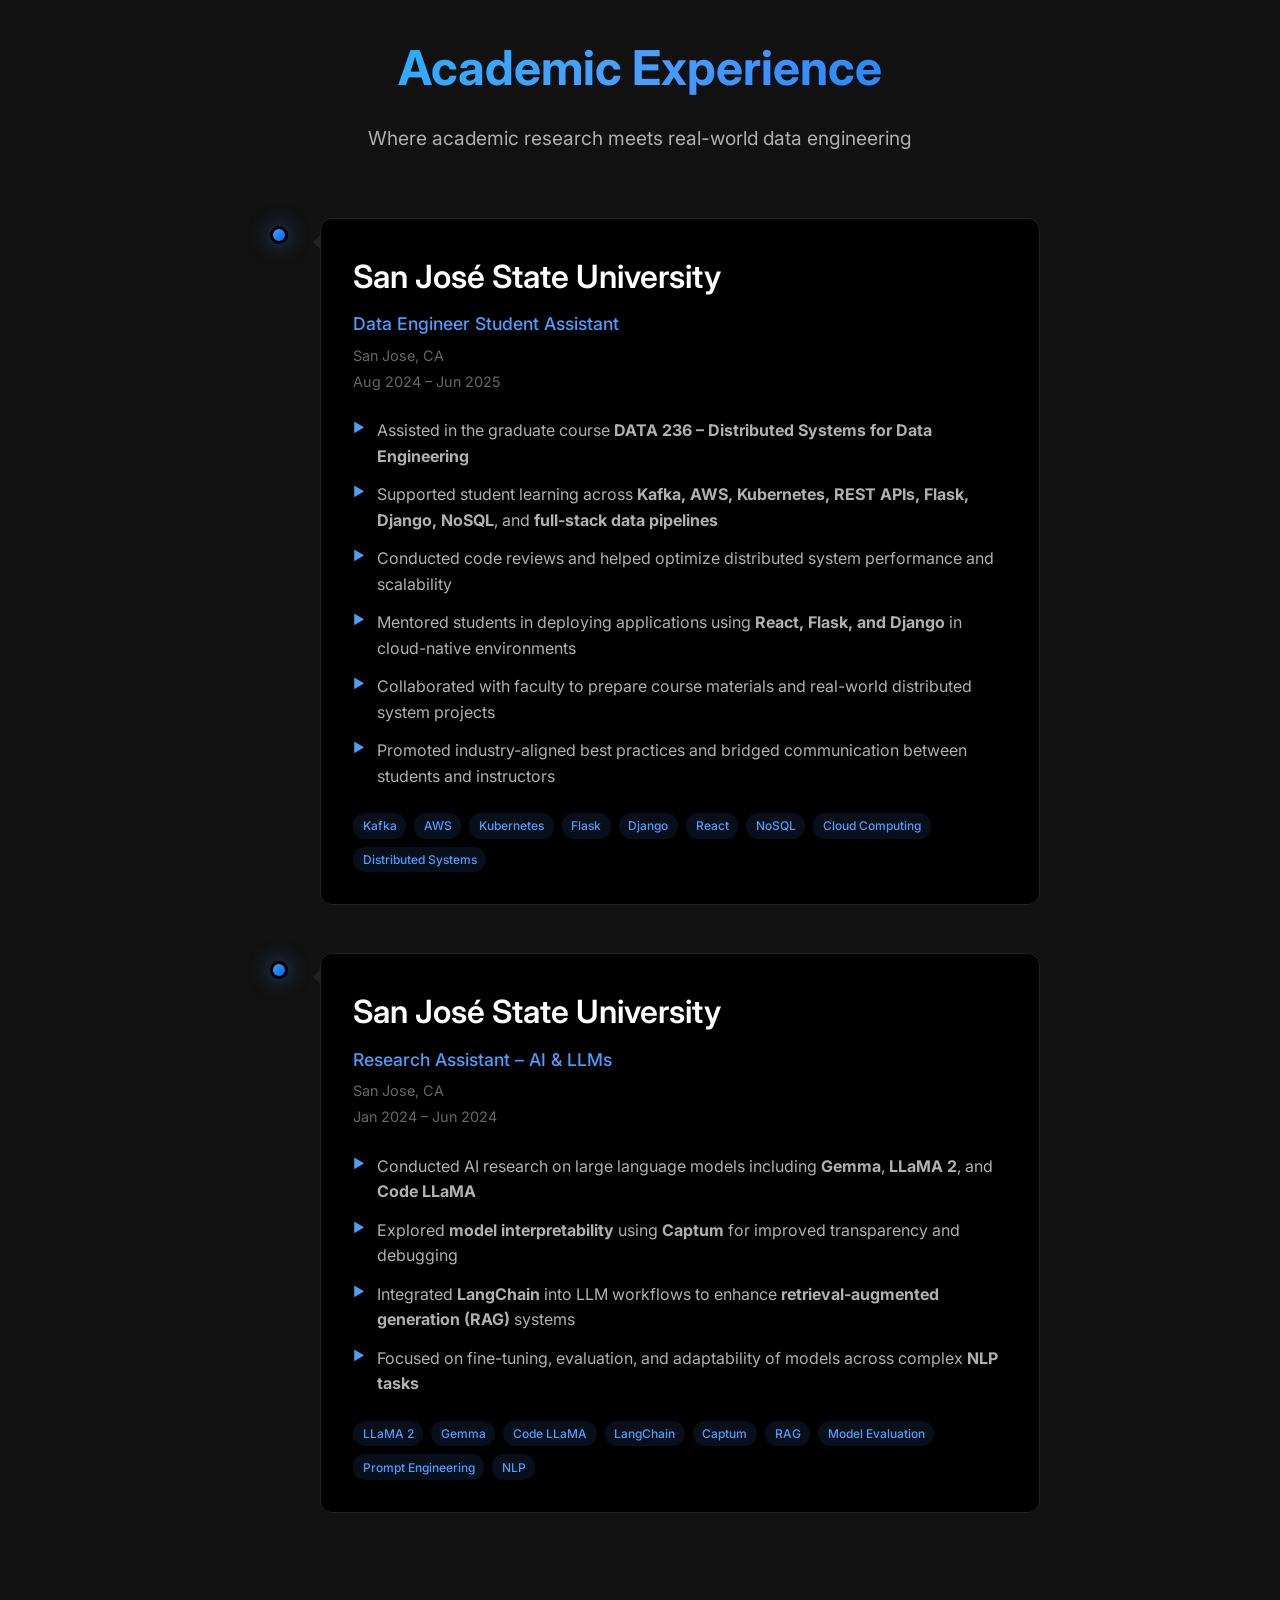
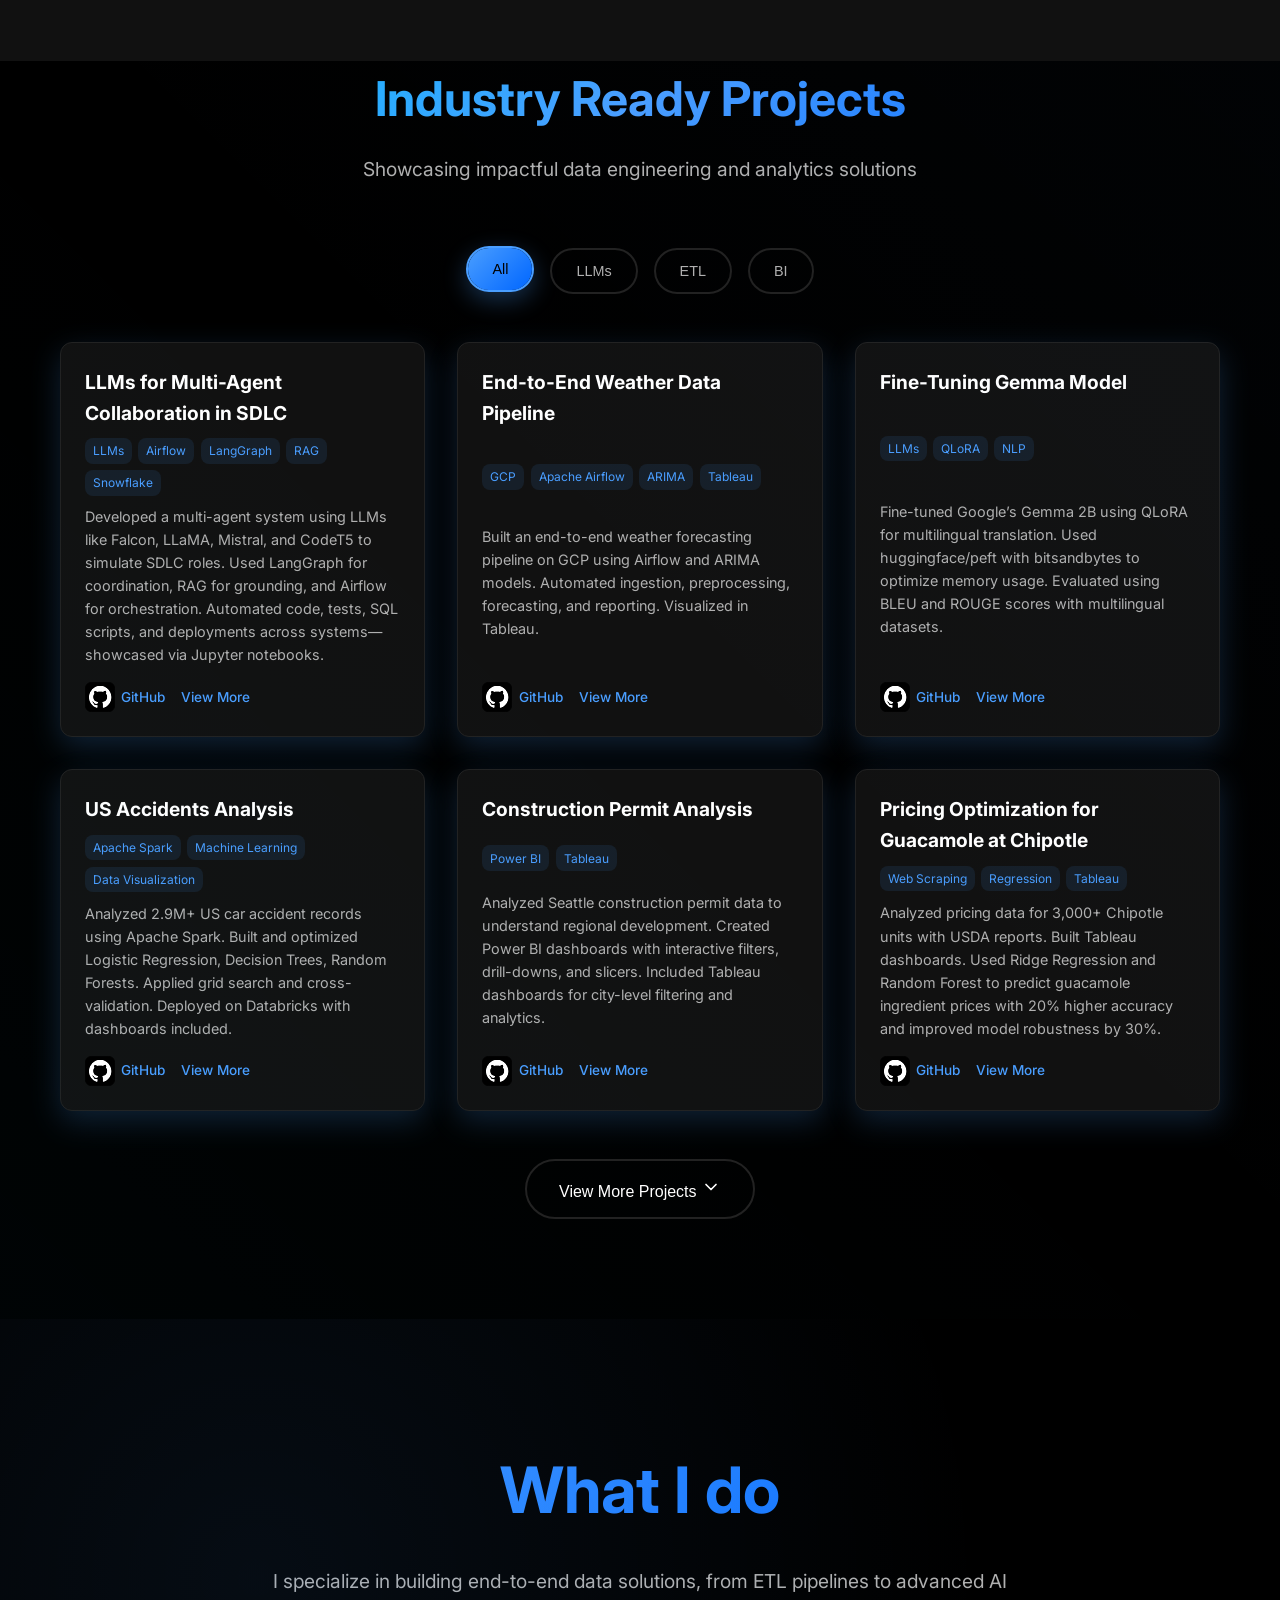
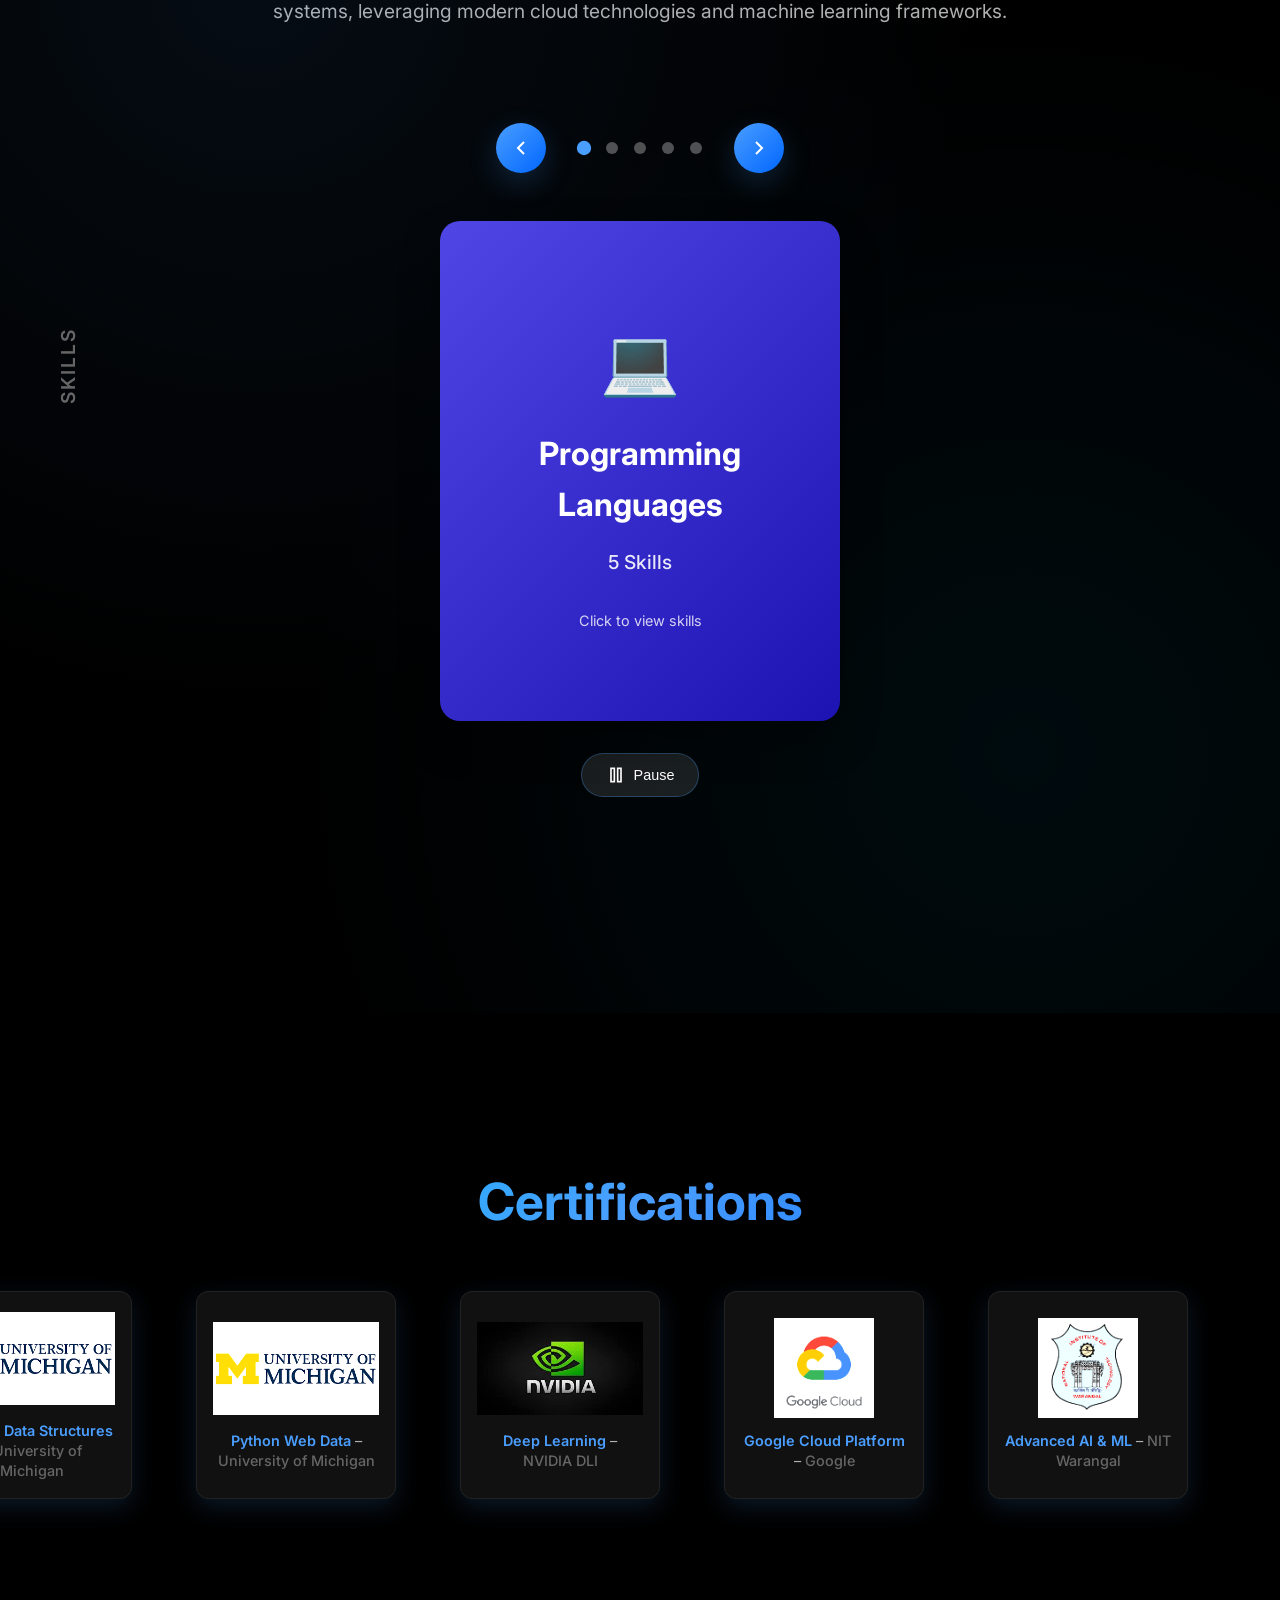
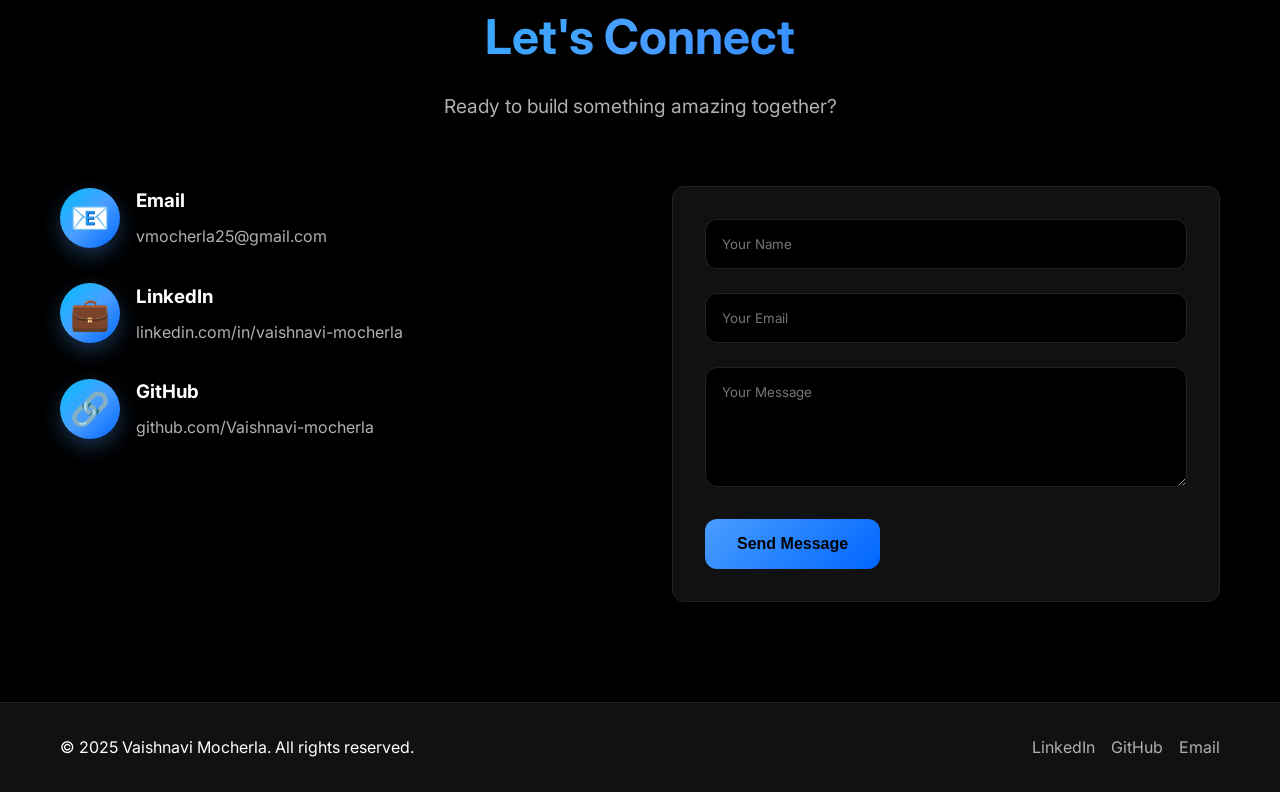
==== commit 2a31538a: "done changes" ====
--- a/index.html
+++ b/index.html
@@ -1225,6 +1225,8 @@
 </div>
 
 <script src="skills-carousel.js"></script>
+<script src="deloitte-right-nav.js"></script>
+<script src="skills-flashcards.js"></script>
 </body>
 
 </html>
--- a/style.css
+++ b/style.css
@@ -1685,3 +1685,729 @@
     display: none;
   }
 }
+
+/* ===== SKILLS FLASHCARDS STYLES ===== */
+.skills-flashcards-container {
+  position: relative;
+  width: 100%;
+  max-width: 800px;
+  margin: 4rem auto;
+  padding: 2rem 0;
+}
+
+.flashcard-navigation {
+  display: flex;
+  align-items: center;
+  justify-content: center;
+  margin-bottom: 3rem;
+  gap: 2rem;
+}
+
+.nav-btn {
+  background: var(--gradient-primary);
+  border: none;
+  border-radius: 50%;
+  width: 50px;
+  height: 50px;
+  display: flex;
+  align-items: center;
+  justify-content: center;
+  color: white;
+  cursor: pointer;
+  transition: var(--transition);
+  box-shadow: var(--box-shadow);
+}
+
+.nav-btn:hover {
+  transform: translateY(-2px);
+  box-shadow: var(--box-shadow-blue);
+}
+
+.nav-btn:active {
+  transform: translateY(0);
+}
+
+.flashcard-indicators {
+  display: flex;
+  gap: 1rem;
+}
+
+.flashcard-indicator {
+  width: 12px;
+  height: 12px;
+  border-radius: 50%;
+  background: rgba(255, 255, 255, 0.3);
+  cursor: pointer;
+  transition: var(--transition);
+}
+
+.flashcard-indicator.active {
+  background: var(--primary-color);
+  transform: scale(1.2);
+}
+
+.flashcard-indicator:hover {
+  background: rgba(255, 255, 255, 0.6);
+}
+
+.flashcards-stack {
+  position: relative;
+  height: 500px;
+  display: flex;
+  align-items: center;
+  justify-content: center;
+  perspective: 1000px;
+}
+
+.flashcard {
+  position: absolute;
+  width: 400px;
+  height: 500px;
+  cursor: pointer;
+  transition: all 0.6s cubic-bezier(0.4, 0, 0.2, 1);
+  transform-style: preserve-3d;
+}
+
+.flashcard.flipped .flashcard-inner {
+  transform: rotateY(180deg);
+}
+
+.flashcard-inner {
+  position: relative;
+  width: 100%;
+  height: 100%;
+  transition: transform 0.6s cubic-bezier(0.4, 0, 0.2, 1);
+  transform-style: preserve-3d;
+}
+
+.flashcard-front,
+.flashcard-back {
+  position: absolute;
+  width: 100%;
+  height: 100%;
+  backface-visibility: hidden;
+  border-radius: 20px;
+  padding: 2rem;
+  box-shadow: 0 20px 40px rgba(0, 0, 0, 0.3);
+  display: flex;
+  flex-direction: column;
+  align-items: center;
+  justify-content: center;
+}
+
+.flashcard-front {
+  background: var(--gradient-primary);
+  color: white;
+  text-align: center;
+}
+
+.flashcard-back {
+  background: #000000;
+  border: 2px solid rgba(74, 158, 255, 0.3);
+  color: white;
+  transform: rotateY(180deg);
+  padding: 1.5rem;
+}
+
+.category-icon {
+  font-size: 4rem;
+  margin-bottom: 1rem;
+  animation: float 3s ease-in-out infinite;
+}
+
+@keyframes float {
+  0%, 100% { transform: translateY(0); }
+  50% { transform: translateY(-10px); }
+}
+
+.category-title {
+  font-size: 2rem;
+  font-weight: 700;
+  margin-bottom: 1rem;
+  text-align: center;
+}
+
+.skill-count {
+  font-size: 1.2rem;
+  opacity: 0.9;
+  margin-bottom: 2rem;
+  font-weight: 500;
+}
+
+.flip-hint {
+  font-size: 0.9rem;
+  opacity: 0.8;
+  font-weight: 400;
+  animation: pulse 2s infinite;
+}
+
+@keyframes pulse {
+  0%, 100% { opacity: 0.8; }
+  50% { opacity: 1; }
+}
+
+.category-header {
+  display: flex;
+  align-items: center;
+  gap: 0.5rem;
+  margin-bottom: 1.5rem;
+  justify-content: center;
+}
+
+.category-icon-small {
+  font-size: 1.5rem;
+}
+
+.category-header h4 {
+  font-size: 1.3rem;
+  font-weight: 600;
+  color: var(--primary-color);
+}
+
+.skills-grid {
+  display: grid;
+  grid-template-columns: repeat(auto-fit, minmax(80px, 1fr));
+  gap: 1rem;
+  width: 100%;
+  max-height: 380px;
+  overflow-y: auto;
+  padding-right: 0.5rem;
+}
+
+.skills-grid::-webkit-scrollbar {
+  width: 4px;
+}
+
+.skills-grid::-webkit-scrollbar-track {
+  background: rgba(255, 255, 255, 0.1);
+  border-radius: 4px;
+}
+
+.skills-grid::-webkit-scrollbar-thumb {
+  background: var(--primary-color);
+  border-radius: 4px;
+}
+
+.skill-item-flashcard {
+  display: flex;
+  flex-direction: column;
+  align-items: center;
+  gap: 0.5rem;
+  padding: 0.8rem;
+  background: rgba(255, 255, 255, 0.08);
+  border-radius: 12px;
+  transition: var(--transition);
+  border: 1px solid rgba(74, 158, 255, 0.2);
+}
+
+.skill-item-flashcard:hover {
+  background: rgba(74, 158, 255, 0.15);
+  transform: translateY(-3px);
+  border-color: var(--primary-color);
+}
+
+.skill-item-flashcard .skill-icon {
+  width: 30px;
+  height: 30px;
+  object-fit: contain;
+  background: rgba(255, 255, 255, 0.1);
+  border-radius: 8px;
+  padding: 4px;
+  filter: brightness(1.2) contrast(1.1);
+}
+
+.skill-item-flashcard .skill-icon-text {
+  width: 30px;
+  height: 30px;
+  background: var(--gradient-primary);
+  border-radius: 8px;
+  display: flex;
+  align-items: center;
+  justify-content: center;
+  font-size: 0.6rem;
+  font-weight: 700;
+  color: white;
+  text-align: center;
+  line-height: 1;
+}
+
+.skill-item-flashcard .skill-name {
+  font-size: 0.75rem;
+  font-weight: 500;
+  color: var(--text-secondary);
+  text-align: center;
+  line-height: 1.2;
+}
+
+.autoplay-controls {
+  display: flex;
+  justify-content: center;
+  margin-top: 2rem;
+}
+
+.autoplay-btn {
+  display: flex;
+  align-items: center;
+  gap: 0.5rem;
+  background: rgba(255, 255, 255, 0.1);
+  border: 1px solid rgba(74, 158, 255, 0.3);
+  border-radius: 25px;
+  padding: 0.7rem 1.5rem;
+  color: white;
+  cursor: pointer;
+  transition: var(--transition);
+  font-size: 0.9rem;
+  font-weight: 500;
+}
+
+.autoplay-btn:hover {
+  background: rgba(74, 158, 255, 0.2);
+  border-color: var(--primary-color);
+}
+
+/* Mobile Responsiveness for Flashcards */
+@media (max-width: 768px) {
+  .skills-flashcards-container {
+    padding: 1rem 0;
+    margin: 2rem auto;
+  }
+  
+  .flashcard-navigation {
+    gap: 1rem;
+    margin-bottom: 2rem;
+  }
+  
+  .nav-btn {
+    width: 40px;
+    height: 40px;
+  }
+  
+  .flashcards-stack {
+    height: 400px;
+  }
+  
+  .flashcard {
+    width: 320px;
+    height: 400px;
+  }
+  
+  .flashcard-front,
+  .flashcard-back {
+    padding: 1.5rem;
+  }
+  
+  .category-icon {
+    font-size: 3rem;
+  }
+  
+  .category-title {
+    font-size: 1.5rem;
+  }
+  
+  .skills-grid {
+    grid-template-columns: repeat(auto-fit, minmax(70px, 1fr));
+    gap: 0.8rem;
+    max-height: 280px;
+  }
+  
+  .skill-item-flashcard {
+    padding: 0.6rem;
+  }
+  
+  .skill-item-flashcard .skill-icon {
+    width: 24px;
+    height: 24px;
+    background: rgba(255, 255, 255, 0.1);
+    border-radius: 6px;
+    padding: 3px;
+    filter: brightness(1.2) contrast(1.1);
+  }
+  
+  .skill-item-flashcard .skill-icon-text {
+    width: 24px;
+    height: 24px;
+    font-size: 0.5rem;
+  }
+  
+  .skill-item-flashcard .skill-name {
+    font-size: 0.7rem;
+  }
+}
+
+@media (max-width: 480px) {
+  .flashcard {
+    width: 280px;
+    height: 360px;
+  }
+  
+  .category-icon {
+    font-size: 2.5rem;
+  }
+  
+  .category-title {
+    font-size: 1.3rem;
+  }
+  
+  .skills-grid {
+    grid-template-columns: repeat(auto-fit, minmax(60px, 1fr));
+  }
+}
+
+/* ===== DELOITTE RIGHT SIDE NAVIGATION ===== */
+.deloitte-nav-panel {
+  position: fixed;
+  top: 95px;
+  right: 26px;
+  background: rgba(0, 0, 0, 0.9);
+  backdrop-filter: blur(10px);
+  border-radius: 20px;
+  padding: 0.8rem 0.6rem;
+  box-shadow: 0 8px 25px rgba(0, 0, 0, 0.3);
+  z-index: 1000;
+  border: 1px solid rgba(255, 255, 255, 0.1);
+  min-width: 35px;
+  width: 35px;
+  transition: all 0.4s cubic-bezier(0.4, 0, 0.2, 1);
+  overflow: hidden;
+}
+
+.deloitte-nav-panel:hover {
+  width: 160px;
+  min-width: 160px;
+  padding: 0.8rem 1rem;
+  box-shadow: 0 12px 35px rgba(0, 0, 0, 0.4);
+}
+
+.nav-panel-header {
+  margin-bottom: 0.8rem;
+  padding-bottom: 0.6rem;
+  border-bottom: 1px solid rgba(255, 255, 255, 0.2);
+  opacity: 0;
+  transition: opacity 0.3s ease 0.1s;
+}
+
+.deloitte-nav-panel:hover .nav-panel-header {
+  opacity: 1;
+}
+
+.nav-panel-title {
+  font-size: 0.8rem;
+  font-weight: 600;
+  color: white;
+  letter-spacing: 0.5px;
+  white-space: nowrap;
+}
+
+.nav-panel-list {
+  list-style: none;
+  margin: 0;
+  padding: 0;
+  position: relative;
+}
+
+/* Timeline line - more like Deloitte */
+.nav-panel-list::before {
+  content: '';
+  position: absolute;
+  left: 7px;
+  top: 12px;
+  bottom: 12px;
+  width: 1px;
+  background: rgba(255, 255, 255, 0.2);
+  border-radius: 1px;
+}
+
+.nav-panel-item {
+  margin-bottom: 0.8rem;
+  position: relative;
+}
+
+.nav-panel-item:last-child {
+  margin-bottom: 0;
+}
+
+.nav-panel-link {
+  display: flex;
+  align-items: center;
+  gap: 0.8rem;
+  text-decoration: none;
+  color: rgba(255, 255, 255, 0.7);
+  font-size: 0.75rem;
+  font-weight: 500;
+  transition: all 0.3s cubic-bezier(0.4, 0, 0.2, 1);
+  padding: 0.2rem 0;
+  position: relative;
+}
+
+.nav-panel-link:hover {
+  color: var(--primary-color);
+  transform: translateX(3px);
+}
+
+.nav-panel-link.active {
+  color: var(--primary-color);
+  font-weight: 600;
+}
+
+.nav-panel-dot {
+  width: 4px;
+  height: 4px;
+  border-radius: 50%;
+  background: rgba(255, 255, 255, 0.4);
+  transition: all 0.3s cubic-bezier(0.4, 0, 0.2, 1);
+  flex-shrink: 0;
+  position: relative;
+  z-index: 2;
+  margin-left: 5px;
+}
+
+.nav-panel-link:hover .nav-panel-dot {
+  background: var(--primary-color);
+  transform: scale(2);
+  box-shadow: 0 0 8px rgba(74, 158, 255, 0.6);
+}
+
+.nav-panel-link.active .nav-panel-dot {
+  background: var(--primary-color);
+  transform: scale(2.5);
+  box-shadow: 0 0 12px rgba(74, 158, 255, 0.8);
+}
+
+.nav-panel-text {
+  transition: all 0.3s cubic-bezier(0.4, 0, 0.2, 1);
+  white-space: nowrap;
+  opacity: 0;
+  font-size: 0.8rem;
+}
+
+.deloitte-nav-panel:hover .nav-panel-text {
+  opacity: 1;
+}
+
+.nav-panel-actions {
+  display: flex;
+  gap: 0.3rem;
+  padding-top: 0.6rem;
+  border-top: 1px solid rgba(255, 255, 255, 0.2);
+  opacity: 0;
+  transition: opacity 0.3s ease 0.2s;
+  margin-top: 0.6rem;
+}
+
+.deloitte-nav-panel:hover .nav-panel-actions {
+  opacity: 1;
+}
+
+.nav-action-btn {
+  background: rgba(255, 255, 255, 0.1);
+  border: none;
+  border-radius: 50%;
+  width: 26px;
+  height: 26px;
+  display: flex;
+  align-items: center;
+  justify-content: center;
+  color: rgba(255, 255, 255, 0.7);
+  cursor: pointer;
+  transition: all 0.3s cubic-bezier(0.4, 0, 0.2, 1);
+  position: relative;
+}
+
+.nav-action-btn:hover {
+  background: var(--primary-color);
+  color: white;
+  transform: translateY(-2px);
+  box-shadow: 0 4px 12px rgba(74, 158, 255, 0.3);
+}
+
+/* Separate floating buttons */
+.floating-buttons {
+  position: fixed;
+  right: 20px;
+  bottom: 20px;
+  display: flex;
+  flex-direction: column;
+  align-items: flex-end;
+  gap: 12px;
+  z-index: 1000;
+}
+
+.expandable-buttons {
+  display: flex;
+  flex-direction: column;
+  align-items: flex-end;
+  gap: 10px;
+}
+
+.static-button {
+  margin-top: 10px;
+}
+
+.floating-btn {
+  background: rgba(0, 0, 0, 0.9);
+  border: none;
+  border-radius: 50%;
+  width: 50px;
+  height: 50px;
+  display: flex;
+  align-items: center;
+  justify-content: center;
+  color: white;
+  cursor: pointer;
+  transition: all 0.3s cubic-bezier(0.4, 0, 0.2, 1);
+  box-shadow: 0 2px 12px rgba(0, 0, 0, 0.15);
+  border: 1px solid rgba(255, 255, 255, 0.1);
+  position: relative;
+  overflow: visible;
+}
+
+.floating-btn:hover {
+  background: var(--primary-color);
+  transform: translateY(-2px);
+  box-shadow: 0 4px 20px rgba(74, 158, 255, 0.4);
+  color: white;
+}
+
+.scroll-to-top-btn {
+  opacity: 0;
+  transform: translateY(20px);
+  pointer-events: none;
+}
+
+.scroll-to-top-btn.visible {
+  opacity: 1;
+  transform: translateY(0);
+  pointer-events: all;
+}
+
+.expandable-btn {
+  position: relative;
+  min-width: 50px;
+  width: 50px;
+  height: 50px;
+  border-radius: 25px;
+  transition: all 0.3s cubic-bezier(0.4, 0, 0.2, 1);
+  overflow: visible;
+  background: rgba(0, 0, 0, 0.9);
+  color: white;
+}
+
+.expandable-btn:hover {
+  transform: scale(1.05);
+  background: var(--primary-color);
+  box-shadow: 0 4px 20px rgba(74, 158, 255, 0.4);
+}
+
+.expandable-btn svg {
+  width: 18px;
+  height: 18px;
+  transition: all 0.3s ease;
+}
+
+.expandable-btn-text {
+  position: absolute;
+  right: 60px;
+  top: 50%;
+  transform: translateY(-50%);
+  background: rgba(0, 0, 0, 0.9);
+  color: white;
+  padding: 10px 16px;
+  border-radius: 20px;
+  white-space: nowrap;
+  font-size: 13px;
+  font-weight: 500;
+  opacity: 0;
+  visibility: hidden;
+  transition: all 0.3s cubic-bezier(0.4, 0, 0.2, 1);
+  box-shadow: 0 3px 15px rgba(0, 0, 0, 0.2);
+  z-index: 1001;
+  min-width: max-content;
+}
+
+.expandable-btn:hover .expandable-btn-text {
+  opacity: 1;
+  visibility: visible;
+  transform: translateY(-50%) translateX(-8px);
+}
+
+.expandable-btn-text::after {
+  content: '';
+  position: absolute;
+  right: -5px;
+  top: 50%;
+  transform: translateY(-50%);
+  width: 0;
+  height: 0;
+  border-left: 5px solid rgba(0, 0, 0, 0.9);
+  border-top: 5px solid transparent;
+  border-bottom: 5px solid transparent;
+}
+
+.contact-btn {
+  background: rgba(0, 0, 0, 0.9);
+}
+
+.contact-btn:hover {
+  background: #4A9EFF;
+  box-shadow: 0 8px 25px rgba(16, 185, 129, 0.4);
+}
+
+.toast-notification {
+  position: fixed;
+  bottom: 20px;
+  right: 20px;
+  background: rgba(0, 0, 0, 0.9);
+  color: white;
+  padding: 12px 20px;
+  border-radius: 8px;
+  font-size: 0.9rem;
+  z-index: 10000;
+  opacity: 0;
+  transform: translateY(20px);
+  transition: all 0.3s cubic-bezier(0.4, 0, 0.2, 1);
+  border: 1px solid rgba(255, 255, 255, 0.1);
+}
+
+.toast-notification.show {
+  opacity: 1;
+  transform: translateY(0);
+}
+
+/* Mobile responsiveness for right nav */
+@media (max-width: 1024px) {
+  .deloitte-nav-panel {
+    right: 15px;
+    width: 35px;
+    min-width: 40px;
+  }
+  
+  .deloitte-nav-panel:hover {
+    width: 160px;
+    min-width: 160px;
+  }
+  
+  .floating-buttons {
+    right: 15px;
+    bottom: 20px;
+  }
+  
+  .floating-btn {
+    width: 40px;
+    height: 40px;
+  }
+  
+  .resume-btn:hover {
+    width: 110px;
+  }
+}
+
+@media (max-width: 768px) {
+  .deloitte-nav-panel {
+    display: none;
+  }
+  
+  .floating-buttons {
+    right: 15px;
+    bottom: 20px;
+  }
+}
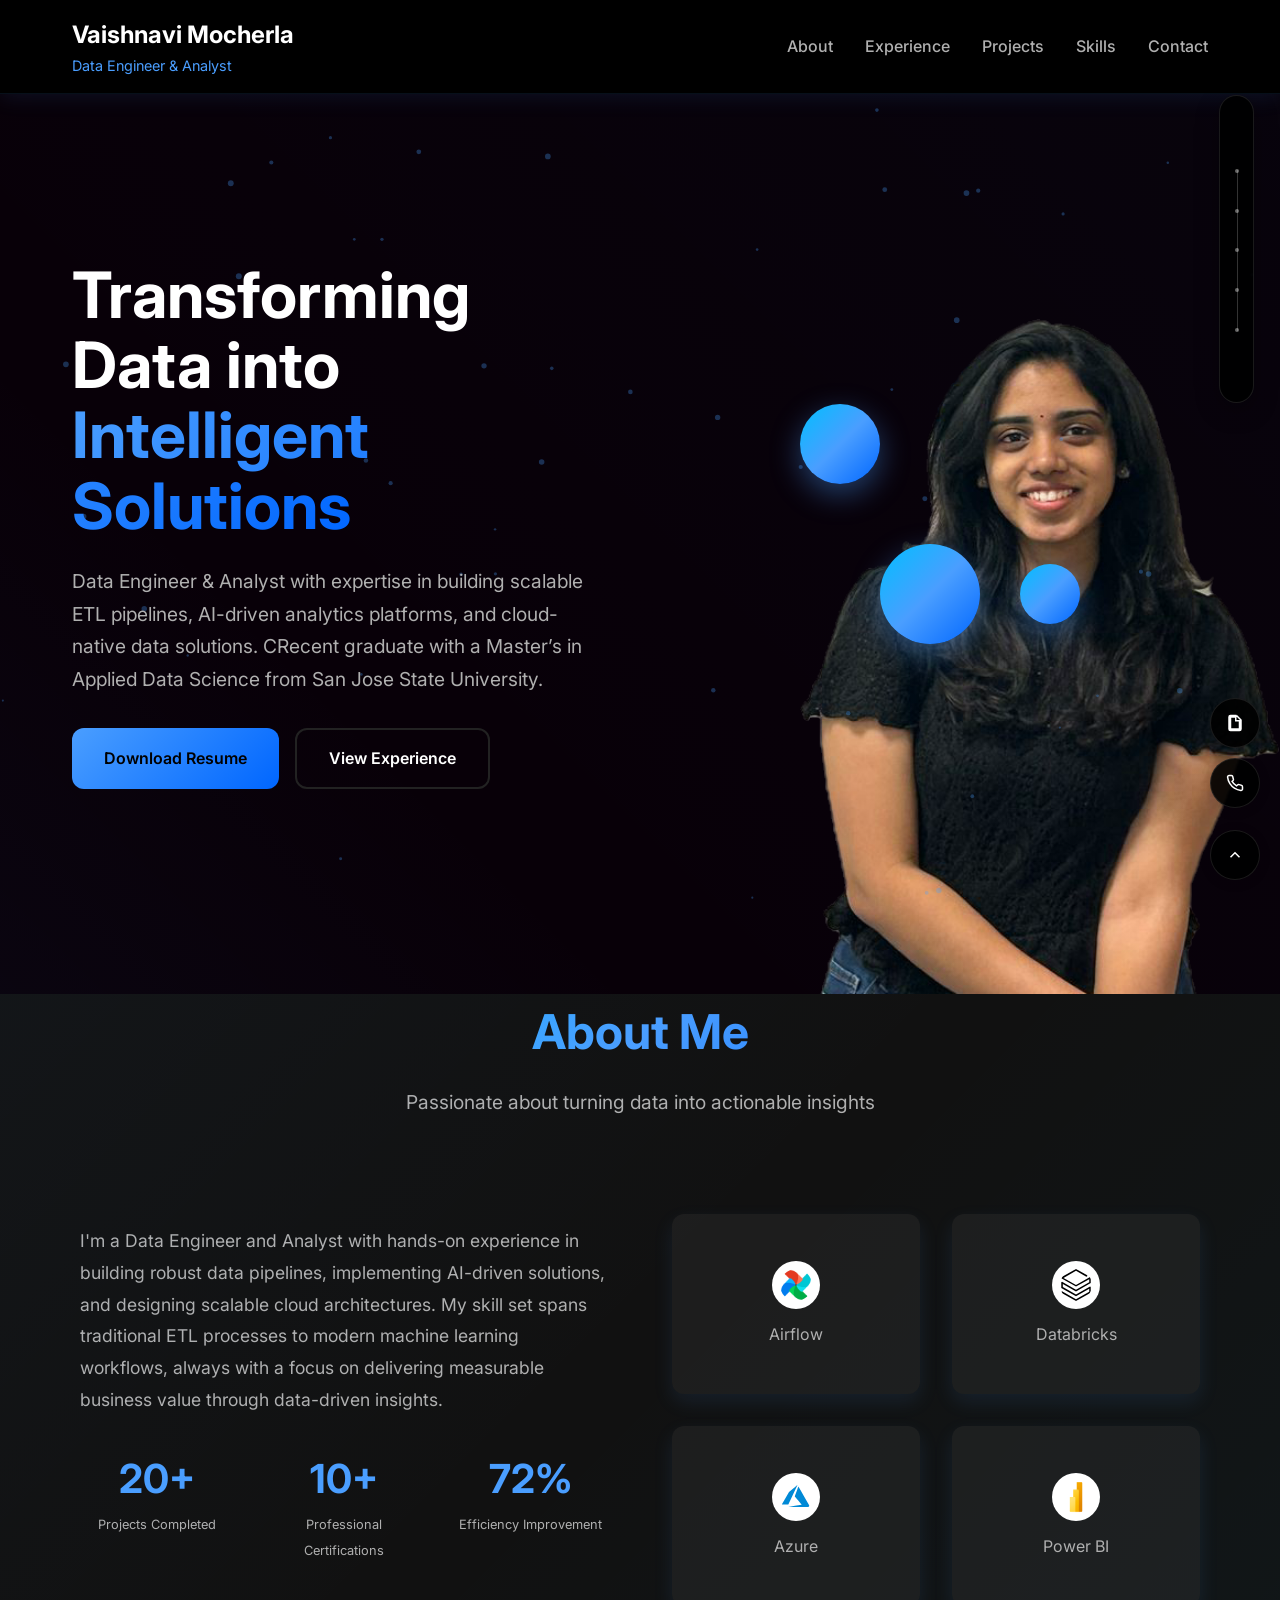
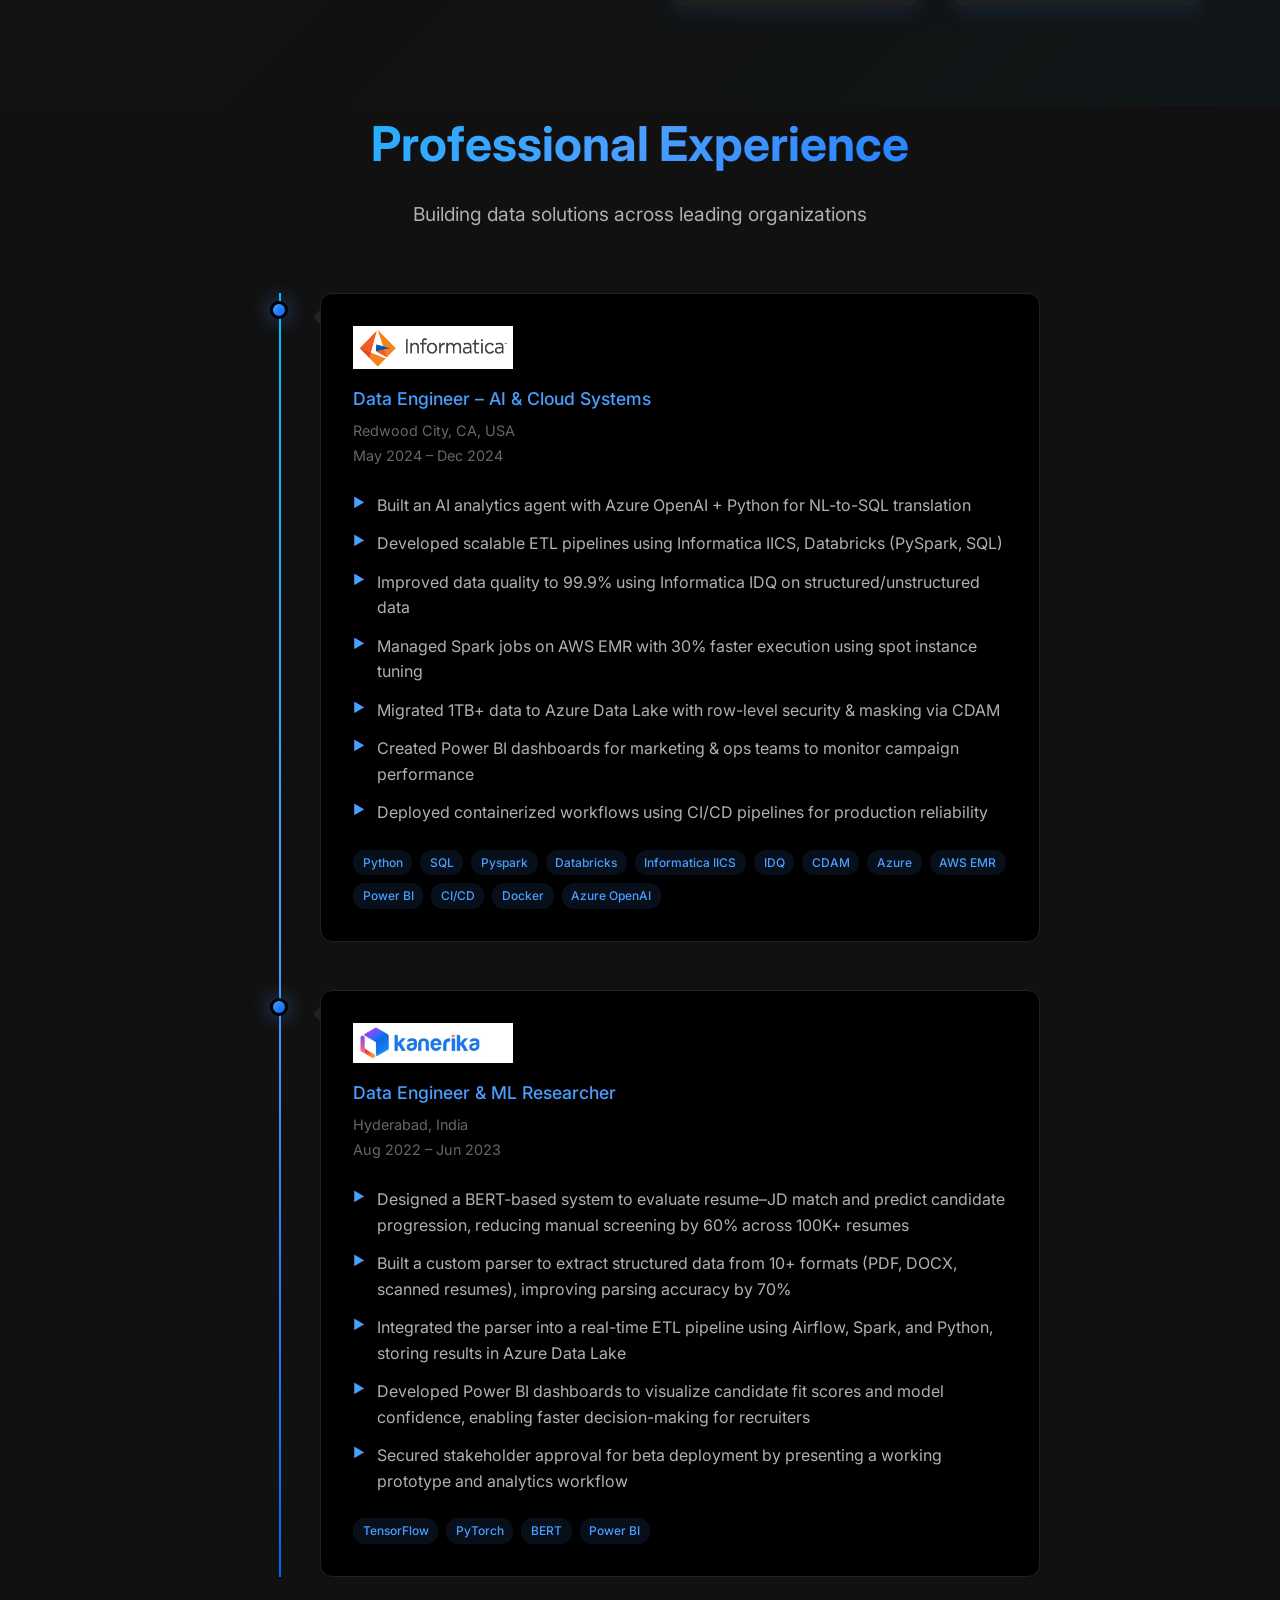
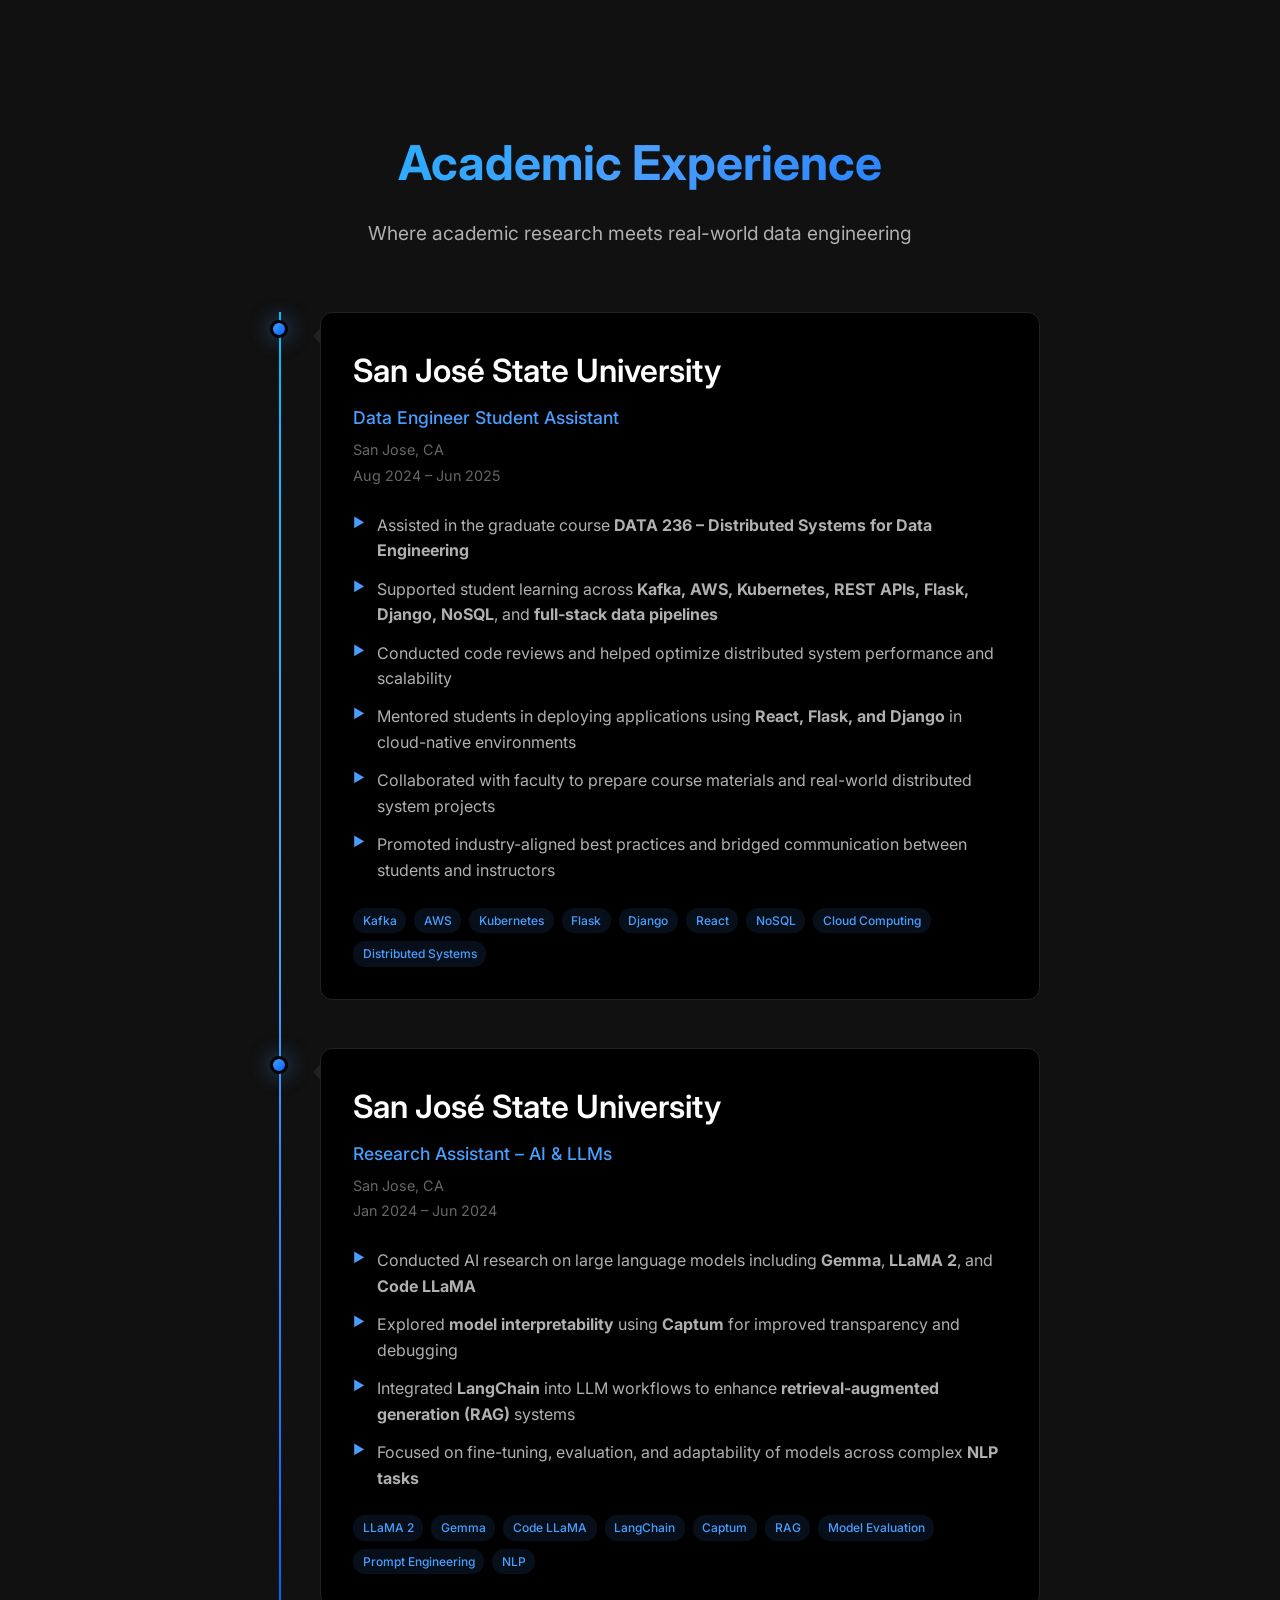
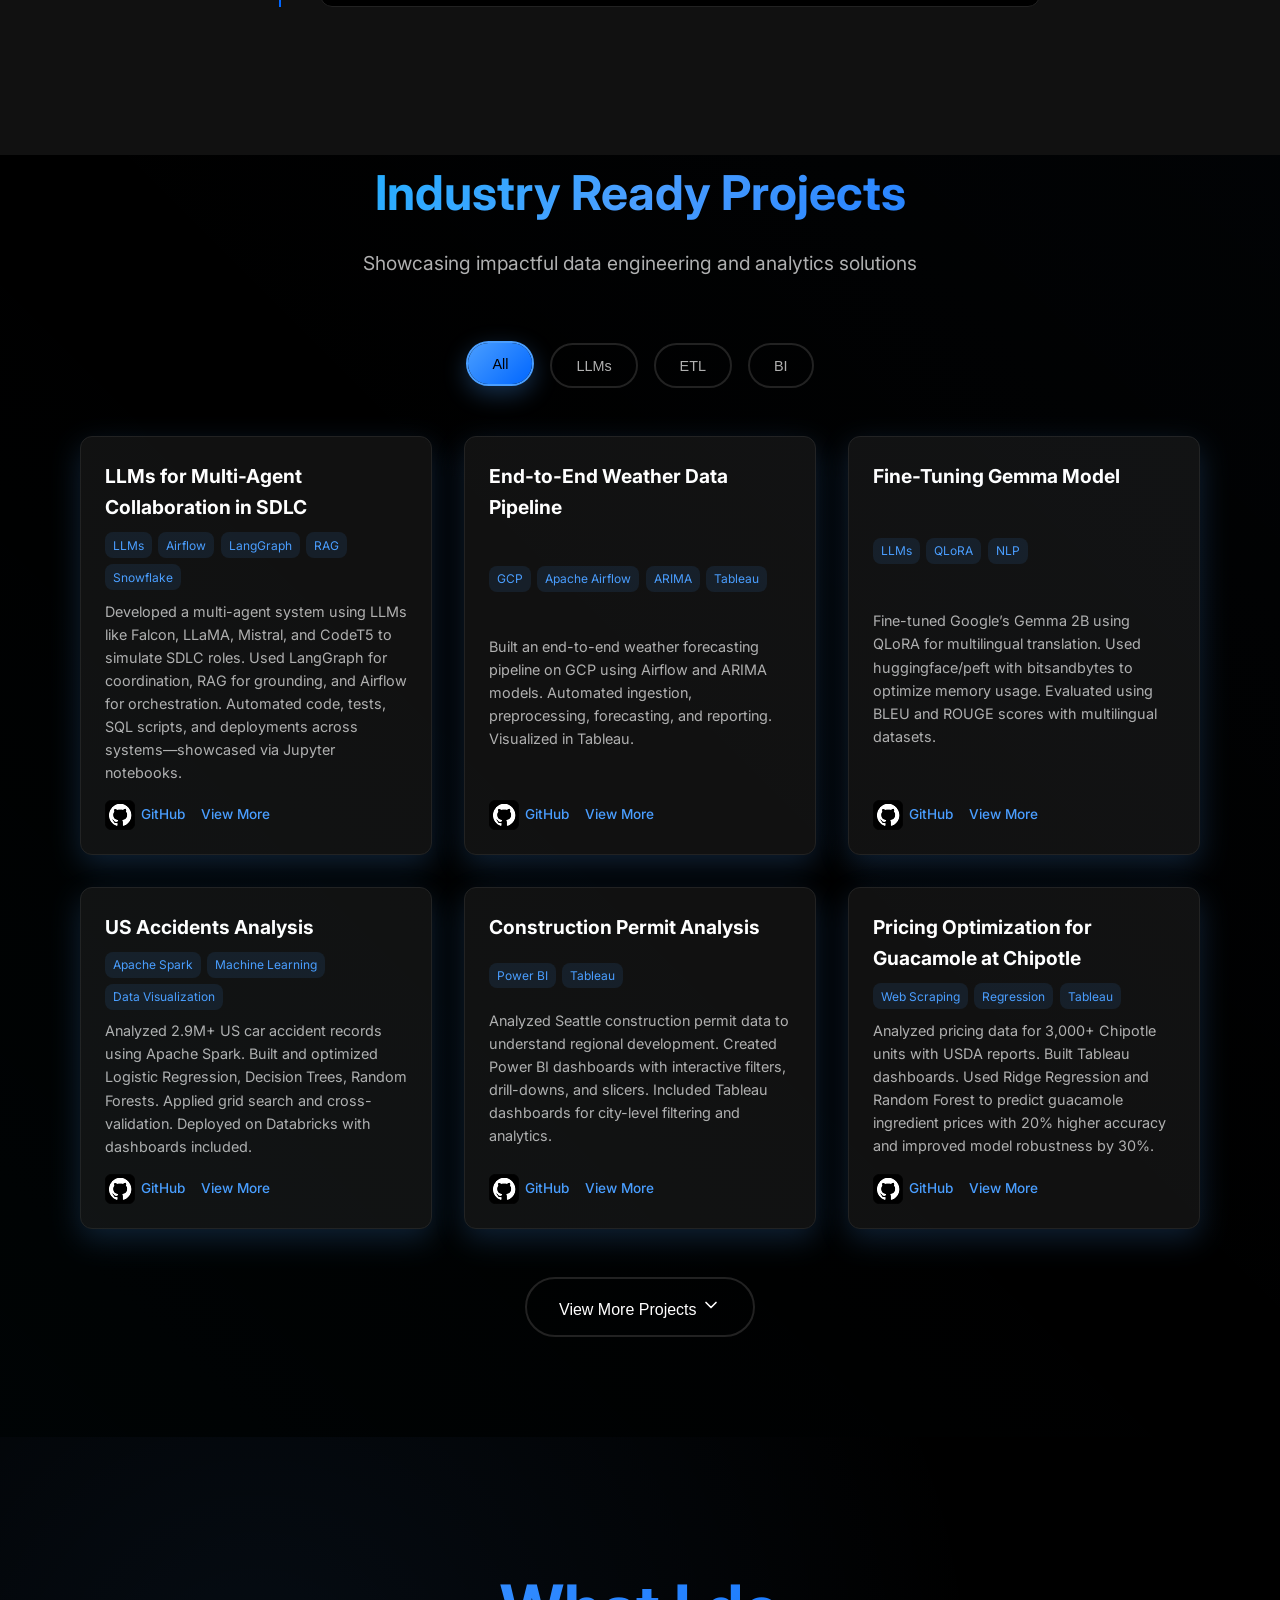
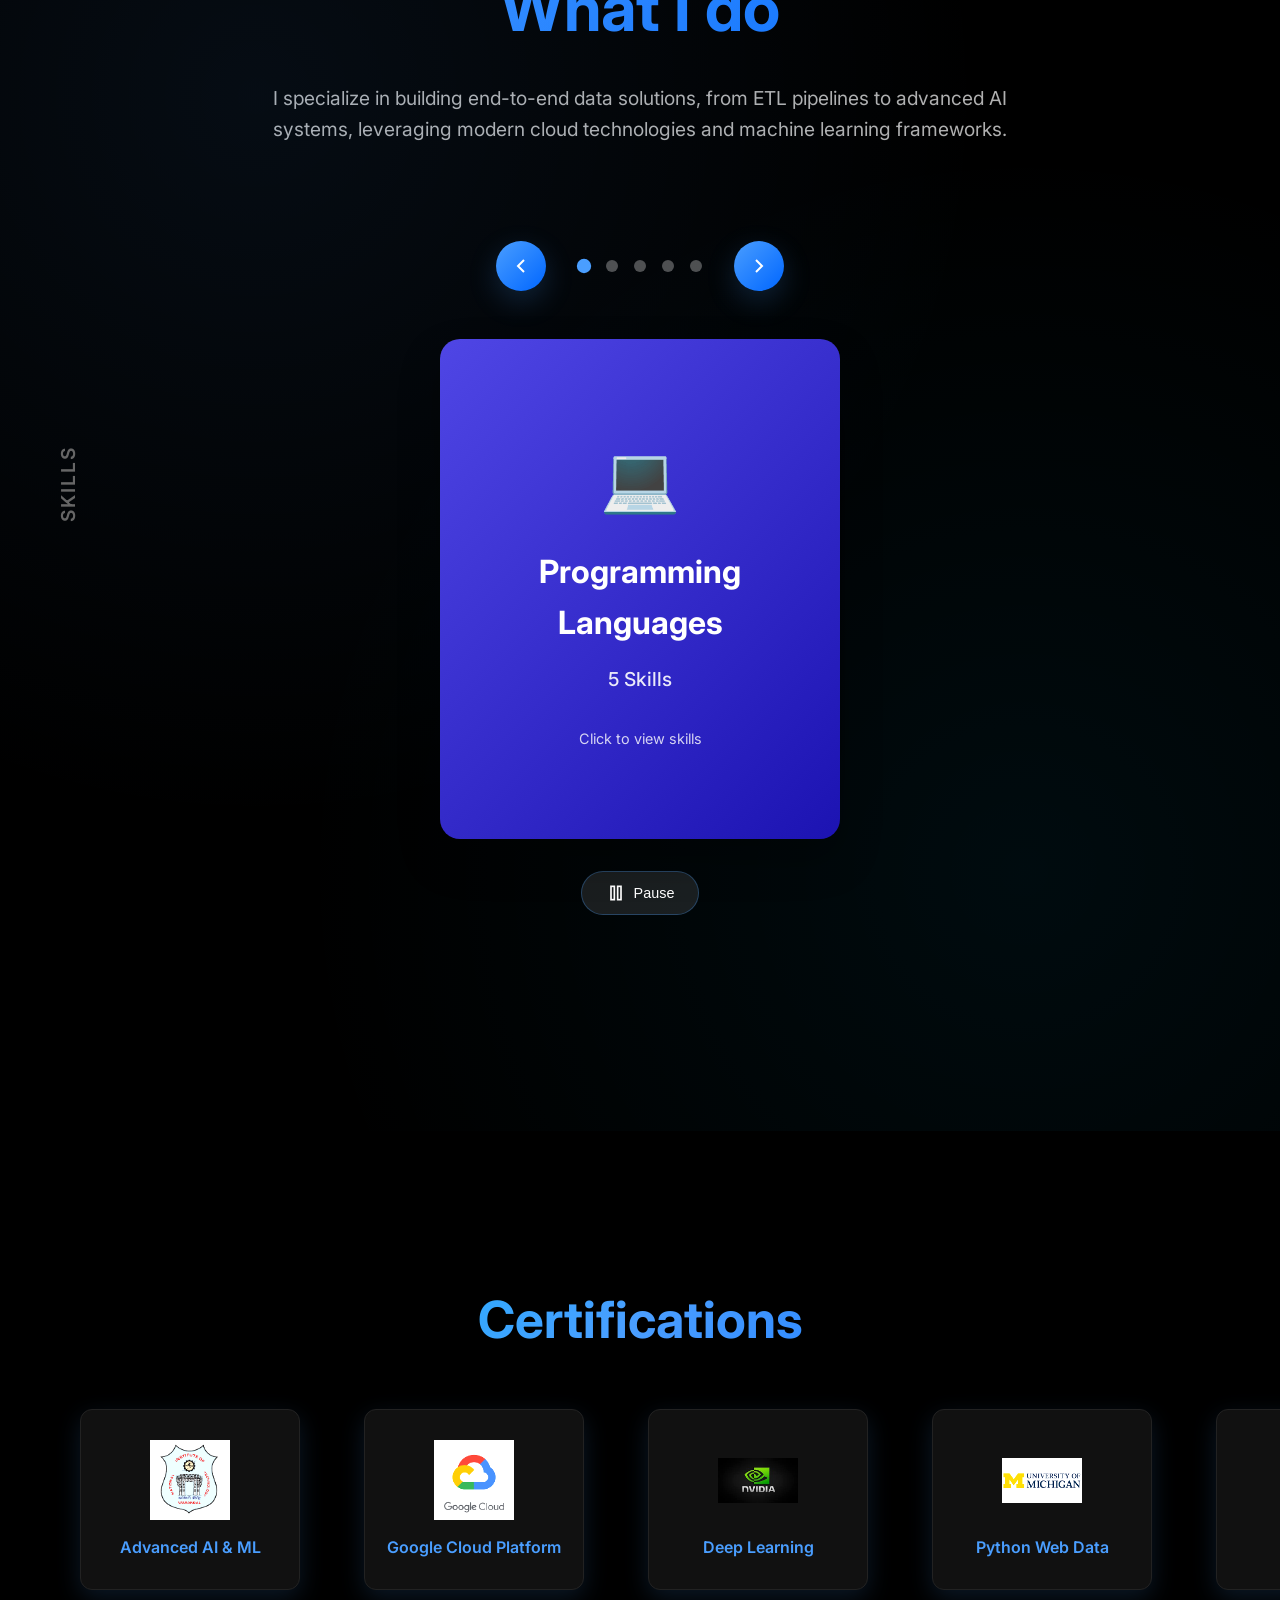
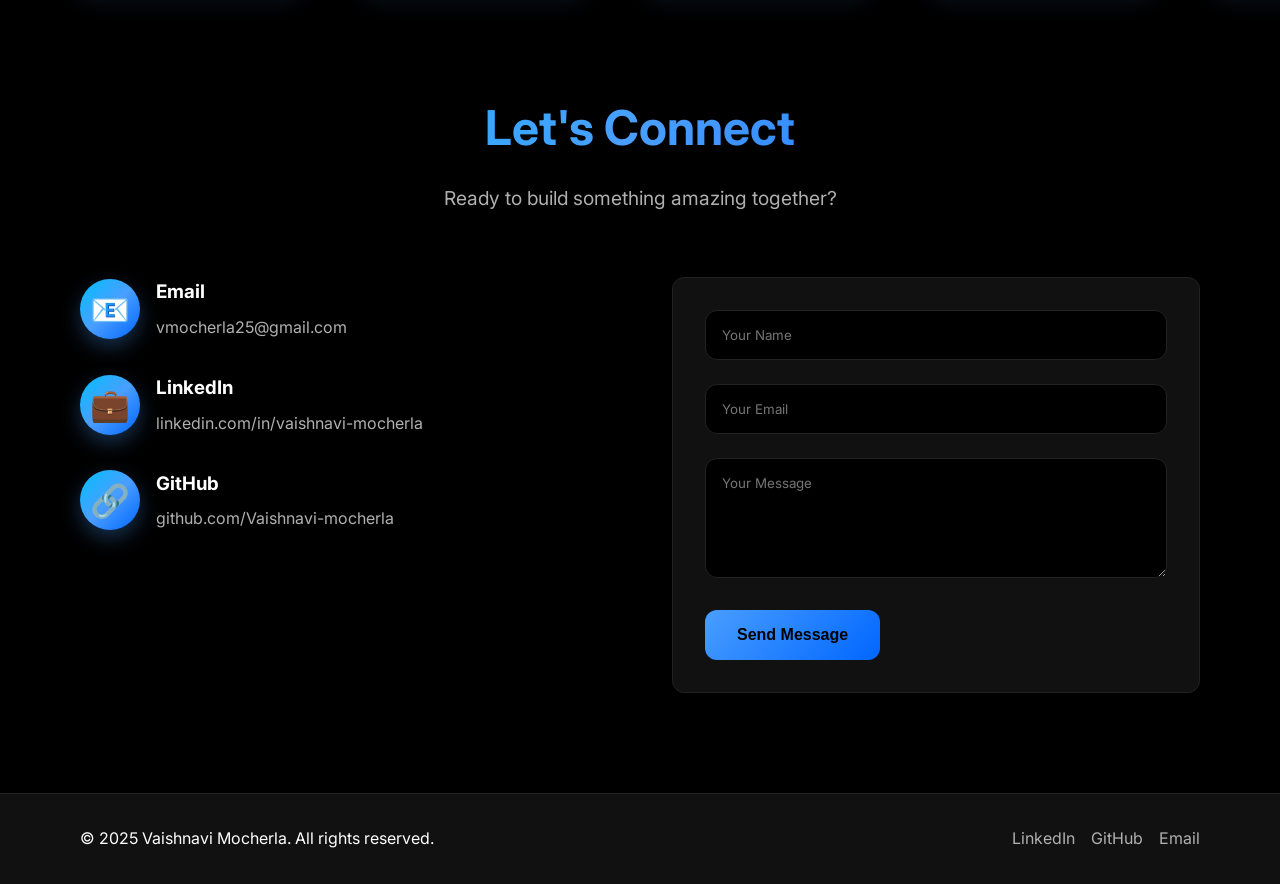
==== commit 642b950f: "more changes" ====
--- a/index.html
+++ b/index.html
@@ -896,90 +896,90 @@
 <section id="certifications" class="certifications marquee-section">
   <div class="container">
     <h2 class="certifications-title">Certifications</h2>
-    <div class="marquee-track rtl-scroll">
-
-      <!-- First Pass -->
+    <div class="marquee-track">
+
+      <!-- First Set -->
       <div class="cert-card">
         <img src="assets/certs/nit.png" alt="NIT AI ML" />
-        <p class="cert-label"><span class="cert-title">Advanced AI & ML</span> – <span class="cert-org">NIT Warangal</span></p>
+        <p class="cert-label"><span class="cert-title">Advanced AI & ML</span></p>
       </div>
       <div class="cert-card">
         <img src="assets/certs/gcp.png" alt="Google Cloud Platform" />
-        <p class="cert-label"><span class="cert-title">Google Cloud Platform</span> – <span class="cert-org">Google</span></p>
+        <p class="cert-label"><span class="cert-title">Google Cloud Platform</span></p>
       </div>
       <div class="cert-card">
         <img src="assets/certs/nvidia.jpg" alt="NVIDIA DLI" />
-        <p class="cert-label"><span class="cert-title">Deep Learning</span> – <span class="cert-org">NVIDIA DLI</span></p>
+        <p class="cert-label"><span class="cert-title">Deep Learning</span></p>
       </div>
       <div class="cert-card">
         <img src="assets/certs/michigan.png" alt="UMich Web Python" />
-        <p class="cert-label"><span class="cert-title">Python Web Data</span> – <span class="cert-org">University of Michigan</span></p>
+        <p class="cert-label"><span class="cert-title">Python Web Data</span></p>
       </div>
       <div class="cert-card">
         <img src="assets/certs/michigan.png" alt="UMich Data Structures" />
-        <p class="cert-label"><span class="cert-title">Python Data Structures</span> – <span class="cert-org">University of Michigan</span></p>
+        <p class="cert-label"><span class="cert-title">Python Data Structures</span></p>
       </div>
       <div class="cert-card">
         <img src="assets/certs/michigan.png" alt="UMich Python Intro" />
-        <p class="cert-label"><span class="cert-title">Python Basics</span> – <span class="cert-org">University of Michigan</span></p>
+        <p class="cert-label"><span class="cert-title">Python Basics</span></p>
       </div>
       <div class="cert-card">
         <img src="assets/certs/standford.jpg" alt="Stanford ML" />
-        <p class="cert-label"><span class="cert-title">Machine Learning</span> – <span class="cert-org">Stanford University</span></p>
+        <p class="cert-label"><span class="cert-title">Machine Learning</span></p>
       </div>
       <div class="cert-card">
         <img src="assets/certs/incorta.png" alt="Incorta" />
-        <p class="cert-label"><span class="cert-title">Incorta Certified</span> – <span class="cert-org">Incorta</span></p>
+        <p class="cert-label"><span class="cert-title">Incorta Certified</span></p>
       </div>
       <div class="cert-card">
         <img src="assets/certs/power_bi.png" alt="Power BI Microsoft" />
-        <p class="cert-label"><span class="cert-title">Power BI Data Analyst</span> – <span class="cert-org">Microsoft</span></p>
+        <p class="cert-label"><span class="cert-title">Power BI Data Analyst</span></p>
       </div>
       <div class="cert-card">
         <img src="assets/certs/power_bi.png" alt="Power BI Expert" />
-        <p class="cert-label"><span class="cert-title">Power BI Expert Certification</span></p>
-      </div>
-
-      <!-- Second Pass -->
+        <p class="cert-label"><span class="cert-title">Power BI Expert</span></p>
+      </div>
+
+      <!-- Second Set (duplicate for infinite loop) -->
       <div class="cert-card">
         <img src="assets/certs/nit.png" alt="NIT AI ML" />
-        <p class="cert-label"><span class="cert-title">Advanced AI & ML</span> – <span class="cert-org">NIT Warangal</span></p>
+        <p class="cert-label"><span class="cert-title">Advanced AI & ML</span></p>
       </div>
       <div class="cert-card">
         <img src="assets/certs/gcp.png" alt="Google Cloud Platform" />
-        <p class="cert-label"><span class="cert-title">Google Cloud Platform</span> – <span class="cert-org">Google</span></p>
+        <p class="cert-label"><span class="cert-title">Google Cloud Platform</span></p>
       </div>
       <div class="cert-card">
         <img src="assets/certs/nvidia.jpg" alt="NVIDIA DLI" />
-        <p class="cert-label"><span class="cert-title">Deep Learning</span> – <span class="cert-org">NVIDIA DLI</span></p>
+        <p class="cert-label"><span class="cert-title">Deep Learning</span></p>
       </div>
       <div class="cert-card">
         <img src="assets/certs/michigan.png" alt="UMich Web Python" />
-        <p class="cert-label"><span class="cert-title">Python Web Data</span> – <span class="cert-org">University of Michigan</span></p>
+        <p class="cert-label"><span class="cert-title">Python Web Data</span></p>
       </div>
       <div class="cert-card">
         <img src="assets/certs/michigan.png" alt="UMich Data Structures" />
-        <p class="cert-label"><span class="cert-title">Python Data Structures</span> – <span class="cert-org">University of Michigan</span></p>
+        <p class="cert-label"><span class="cert-title">Python Data Structures</span></p>
       </div>
       <div class="cert-card">
         <img src="assets/certs/michigan.png" alt="UMich Python Intro" />
-        <p class="cert-label"><span class="cert-title">Python Basics</span> – <span class="cert-org">University of Michigan</span></p>
+        <p class="cert-label"><span class="cert-title">Python Basics</span></p>
       </div>
       <div class="cert-card">
         <img src="assets/certs/standford.jpg" alt="Stanford ML" />
-        <p class="cert-label"><span class="cert-title">Machine Learning</span> – <span class="cert-org">Stanford University</span></p>
+        <p class="cert-label"><span class="cert-title">Machine Learning</span></p>
       </div>
       <div class="cert-card">
         <img src="assets/certs/incorta.png" alt="Incorta" />
-        <p class="cert-label"><span class="cert-title">Incorta Certified</span> – <span class="cert-org">Incorta</span></p>
+        <p class="cert-label"><span class="cert-title">Incorta Certified</span></p>
       </div>
       <div class="cert-card">
         <img src="assets/certs/power_bi.png" alt="Power BI Microsoft" />
-        <p class="cert-label"><span class="cert-title">Power BI Data Analyst</span> – <span class="cert-org">Microsoft</span></p>
+        <p class="cert-label"><span class="cert-title">Power BI Data Analyst</span></p>
       </div>
       <div class="cert-card">
         <img src="assets/certs/power_bi.png" alt="Power BI Expert" />
-        <p class="cert-label"><span class="cert-title">Power BI Expert Certification</span></p>
+        <p class="cert-label"><span class="cert-title">Power BI Expert</span></p>
       </div>
 
     </div>
@@ -1096,10 +1096,27 @@
     // Mobile navigation toggle
     const navToggle = document.querySelector('.nav-toggle');
     const navLinks = document.querySelector('.nav-links');
+    const navLinkItems = document.querySelectorAll('.nav-link');
 
     navToggle.addEventListener('click', () => {
       navLinks.classList.toggle('active');
       navToggle.classList.toggle('active');
+    });
+
+    // Close mobile menu when clicking on a nav link
+    navLinkItems.forEach(link => {
+      link.addEventListener('click', () => {
+        navLinks.classList.remove('active');
+        navToggle.classList.remove('active');
+      });
+    });
+
+    // Close mobile menu when clicking outside
+    document.addEventListener('click', (e) => {
+      if (!navToggle.contains(e.target) && !navLinks.contains(e.target)) {
+        navLinks.classList.remove('active');
+        navToggle.classList.remove('active');
+      }
     });
 
 
@@ -1227,6 +1244,7 @@
 <script src="skills-carousel.js"></script>
 <script src="deloitte-right-nav.js"></script>
 <script src="skills-flashcards.js"></script>
+<script src="certificates-carousel.js"></script>
 </body>
 
 </html>
--- a/style.css
+++ b/style.css
@@ -39,10 +39,31 @@
   overflow-x: hidden;
 }
 
+/* Responsive Images */
+img {
+  max-width: 100%;
+  height: auto;
+  display: block;
+}
+
+/* Responsive Tables */
+table {
+  width: 100%;
+  overflow-x: auto;
+  display: block;
+  white-space: nowrap;
+}
+
+/* Responsive Videos */
+video {
+  max-width: 100%;
+  height: auto;
+}
+
 .container {
   max-width: 1200px;
   margin: 0 auto;
-  padding: 0 20px;
+  padding: 0 clamp(20px, 5vw, 40px);
 }
 
 /* Loading Animation */
@@ -82,7 +103,7 @@
 
 /* Header */
 .header {
-  position: fixed;
+  position: relative;
   top: 0;
   left: 0;
   width: 100%;
@@ -172,7 +193,7 @@
   min-height: 100vh;
   display: flex;
   align-items: center;
-  padding: 120px 0 80px;
+  padding: 40px 0 80px;
   position: relative;
   overflow: hidden;
   background: var(--gradient-hero);
@@ -230,7 +251,7 @@
 }
 
 .hero-description {
-  font-size: 1.2rem;
+  font-size: clamp(1rem, 2.5vw, 1.2rem);
   color: var(--text-secondary);
   margin-bottom: 2rem;
   line-height: 1.7;
@@ -245,14 +266,15 @@
 .btn {
   display: inline-flex;
   align-items: center;
-  padding: 1rem 2rem;
+  padding: clamp(0.8rem, 2vw, 1rem) clamp(1.5rem, 4vw, 2rem);
   text-decoration: none;
   border-radius: var(--border-radius);
   font-weight: 600;
   transition: var(--transition);
   border: none;
   cursor: pointer;
-  font-size: 1rem;
+  font-size: clamp(0.9rem, 2vw, 1rem);
+  min-height: 44px; /* Touch-friendly minimum */
 }
 
 .btn-primary {
@@ -303,8 +325,10 @@
 
 .hero-image {
   position: relative;
-  width: 400px;
-  height: 400px;
+  width: 100%;
+  max-width: 400px;
+  height: auto;
+  aspect-ratio: 1;
 }
 
 .floating-elements {
@@ -322,24 +346,24 @@
 }
 
 .element-1 {
-  width: 80px;
-  height: 80px;
+  width: clamp(60px, 8vw, 80px);
+  height: clamp(60px, 8vw, 80px);
   top: 20%;
   left: 15%;
   animation-delay: 0s;
 }
 
 .element-2 {
-  width: 60px;
-  height: 60px;
+  width: clamp(45px, 6vw, 60px);
+  height: clamp(45px, 6vw, 60px);
   top: 60%;
   right: 15%;
   animation-delay: 2s;
 }
 
 .element-3 {
-  width: 100px;
-  height: 100px;
+  width: clamp(75px, 10vw, 100px);
+  height: clamp(75px, 10vw, 100px);
   bottom: 20%;
   left: 35%;
   animation-delay: 4s;
@@ -372,7 +396,7 @@
 }
 
 .section-subtitle {
-  font-size: 1.2rem;
+  font-size: clamp(1rem, 2vw, 1.2rem);
   color: var(--text-secondary);
 }
 
@@ -497,8 +521,10 @@
 
 .tech-orbit {
   position: relative;
-  width: 310px;
-  height: 310px;
+  width: 100%;
+  max-width: 310px;
+  height: auto;
+  aspect-ratio: 1;
   margin: 0 auto;
 }
 
@@ -642,10 +668,9 @@
 }
 
 .projects-grid {
-
   display: grid;
-  grid-template-columns: repeat(auto-fit, minmax(350px, 1fr));
-  gap: 2rem;
+  grid-template-columns: repeat(auto-fit, minmax(min(350px, 100%), 1fr));
+  gap: clamp(1rem, 3vw, 2rem);
 }
 
 .project-card {
@@ -1267,6 +1292,18 @@
   margin: 0 auto;
 }
 
+/* Main timeline line */
+.experience-timeline::before {
+  content: '';
+  position: absolute;
+  top: 0;
+  left: 39px;
+  width: 2px;
+  height: 100%;
+  background: var(--gradient-secondary);
+  z-index: 0;
+}
+
 .experience-timeline-progress {
   position: absolute;
   top: 0;
@@ -1596,25 +1633,26 @@
 .marquee-track {
   display: flex;
   gap: 2rem;
-  animation: scroll-right 60s linear infinite;
-  direction: rtl;
-}
-
-@keyframes scroll-right {
+  direction: ltr;
+  animation: scroll-left 30s linear infinite;
+  width: 200%;
+}
+
+@keyframes scroll-left {
   0% {
     transform: translateX(0%);
   }
   100% {
-    transform: translateX(50%);
+    transform: translateX(-50%);
   }
 }
 
 /* Individual Certificate Card */
 .cert-card {
   flex: 0 0 auto;
-  width: 200px;
+  width: 220px;
   height: auto;
-  padding: 1rem;
+  padding: 1.2rem;
   margin-right: 2rem;
   background: var(--background-secondary);
   border: 1px solid var(--border-color);
@@ -1625,24 +1663,30 @@
   flex-direction: column;
   align-items: center;
   justify-content: center;
+  transition: transform 0.3s ease;
+}
+
+.cert-card:hover {
+  transform: translateY(-5px);
+  box-shadow: 0 12px 35px rgba(74, 158, 255, 0.25);
 }
 
 .cert-card img {
-  width: 100%;
-  height: 100px;
+  width: 80px;
+  height: 80px;
   object-fit: contain;
-  margin-bottom: 0.8rem;
+  margin-bottom: 1rem;
   filter: brightness(1.1);
   transition: transform 0.3s ease;
 }
 
 .cert-card:hover img {
-  transform: scale(1.05);
+  transform: scale(1.1);
 }
 
 /* Certification Text Styling */
 .cert-label {
-  font-size: 0.9rem;
+  font-size: 1rem;
   text-align: center;
   line-height: 1.4;
   margin: 0;
@@ -1652,11 +1696,7 @@
 .cert-title {
   color: var(--primary-color);
   font-weight: 600;
-}
-
-.cert-org {
-  color: var(--text-muted);
-  font-weight: 500;
+  font-size: 1rem;
 }
 
 /* Deprecated Styles (no longer used, safe to remove if needed) */
@@ -1668,8 +1708,39 @@
 
 
 /* Mobile Responsiveness for Timeline */
+
+/* iPad/Tablet Specific (1024px and down) */
+@media (max-width: 1024px) {
+  .experience-timeline::before {
+    left: 30px;
+  }
+  
+  .experience-timeline-progress {
+    left: 30px;
+  }
+  
+  .timeline-item {
+    padding-left: 65px;
+  }
+  
+  .timeline-dot {
+    left: 24px;
+    width: 14px;
+    height: 14px;
+  }
+  
+  .timeline-content::before {
+    left: -15px;
+  }
+}
+
+/* Mobile Specific (768px and down) */
 @media (max-width: 768px) {
   .experience-timeline::before {
+    left: 15px;
+  }
+  
+  .experience-timeline-progress {
     left: 15px;
   }
   
@@ -2411,3 +2482,442 @@
     bottom: 20px;
   }
 }
+
+/* Enhanced Responsive Design */
+
+/* Prevent horizontal scroll */
+html, body {
+  overflow-x: hidden;
+  max-width: 100%;
+}
+
+/* Responsive utilities */
+.hide-mobile {
+  display: block;
+}
+
+.show-mobile {
+  display: none;
+}
+
+/* Large Tablets and Small Desktops */
+@media (max-width: 1200px) {
+  .container {
+    max-width: 1000px;
+  }
+  
+  .hero {
+    background-size: auto 60vh;
+  }
+  
+  .nav {
+    padding: 1rem clamp(1rem, 3vw, 2rem);
+  }
+}
+
+/* Tablets */
+@media (max-width: 1024px) {
+  .nav {
+    padding: 1rem 1.5rem;
+  }
+  
+  .hero {
+    background-size: auto 45vh;
+    background-position: right center;
+    padding: 30px 0 60px;
+  }
+  
+  .hero-title {
+    font-size: 2.5rem;
+  }
+  
+  .hero-description {
+    font-size: 1.1rem;
+  }
+  
+  .about-content {
+    grid-template-columns: 1fr;
+    gap: 3rem;
+  }
+  
+  .about-stats {
+    grid-template-columns: repeat(2, 1fr);
+    gap: 2rem;
+  }
+  
+  .experience-timeline {
+    padding-left: 1rem;
+    max-width: 90%;
+  }
+  
+  .experience-timeline-progress {
+    left: 25px;
+  }
+  
+  .timeline-item {
+    padding-left: 60px;
+  }
+  
+  .timeline-dot {
+    left: 20px;
+    width: 14px;
+    height: 14px;
+  }
+  
+  .projects-grid {
+    grid-template-columns: repeat(2, 1fr);
+    gap: 1.5rem;
+  }
+  
+  .contact-content {
+    grid-template-columns: 1fr;
+    gap: 2rem;
+  }
+}
+
+/* Mobile Devices */
+@media (max-width: 768px) {
+  .container {
+    padding: 0 clamp(15px, 4vw, 25px);
+  }
+  
+  .nav {
+    padding: 1rem;
+  }
+  
+  .nav-links {
+    position: fixed;
+    top: 0;
+    left: 0;
+    width: 100%;
+    height: 100vh;
+    background: rgba(0, 0, 0, 0.95);
+    backdrop-filter: blur(20px);
+    flex-direction: column;
+    justify-content: center;
+    align-items: center;
+    gap: 2rem;
+    transform: translateX(-100%);
+    opacity: 0;
+    visibility: hidden;
+    transition: all 0.3s ease;
+    z-index: 9999;
+  }
+
+  .nav-links.active {
+    transform: translateX(0);
+    opacity: 1;
+    visibility: visible;
+  }
+  
+  .nav-link {
+    font-size: clamp(1.2rem, 4vw, 1.5rem);
+    padding: 1rem;
+  }
+
+  .nav-toggle {
+    display: flex;
+    z-index: 10000;
+  }
+  
+  .hide-mobile {
+    display: none;
+  }
+  
+  .show-mobile {
+    display: block;
+  }
+  
+  .hero {
+    background: var(--gradient-hero);
+    background-image: url(assets/photo2.png);
+    background-size: auto 50vh;
+    background-position: right bottom;
+    background-repeat: no-repeat;
+    background-color: #080008;
+    padding: clamp(20px, 5vw, 40px) 0;
+    min-height: 80vh;
+  }
+  
+  .hero-content {
+    grid-template-columns: 1fr;
+    text-align: center;
+    gap: 2rem;
+  }
+  
+  .hero-actions {
+    flex-direction: column;
+    gap: 1rem;
+    align-items: center;
+  }
+  
+  .btn {
+    width: 100%;
+    max-width: 280px;
+    text-align: center;
+    justify-content: center;
+  }
+  
+  .section-title {
+    font-size: 2rem;
+  }
+  
+  .section-subtitle {
+    font-size: 1rem;
+  }
+  
+  section {
+    padding: 60px 0;
+  }
+  
+  .about-stats {
+    grid-template-columns: 1fr;
+    gap: 1.5rem;
+  }
+  
+  .stat-card {
+    text-align: center;
+  }
+  
+  .experience-timeline {
+    padding-left: 0;
+    max-width: 100%;
+  }
+  
+  .experience-timeline-progress {
+    left: 15px;
+    width: 2px;
+  }
+  
+  .timeline-item {
+    padding-left: 50px;
+    margin-bottom: 2rem;
+  }
+  
+  .timeline-dot {
+    left: 10px;
+    width: 12px;
+    height: 12px;
+    top: 10px;
+  }
+  
+  .timeline-content {
+    margin-left: 0;
+    padding: 1.5rem;
+  }
+  
+  .timeline-content::before {
+    left: -8px;
+    top: 15px;
+  }
+  
+  .projects-grid {
+    grid-template-columns: 1fr;
+    gap: 2rem;
+  }
+  
+  .project-card {
+    padding: 1.5rem;
+  }
+  
+  /* Skills Flashcards Mobile Optimization */
+  .skills-flashcards-container {
+    padding: 1rem;
+  }
+  
+  .flashcard {
+    height: 300px;
+    max-width: 280px;
+  }
+  
+  .flashcard-front h3 {
+    font-size: 1.1rem;
+  }
+  
+  .flashcard-back {
+    padding: 1rem;
+  }
+  
+  .skill-description {
+    font-size: 0.85rem;
+  }
+  
+  .flashcard-controls {
+    gap: 0.5rem;
+    margin-top: 1rem;
+  }
+  
+  .control-btn {
+    padding: 8px 12px;
+    font-size: 0.8rem;
+  }
+  
+  .contact-info {
+    gap: 1rem;
+  }
+  
+  .contact-item {
+    flex-direction: column;
+    text-align: center;
+    gap: 0.5rem;
+  }
+  
+  .floating-buttons {
+    right: 15px;
+    bottom: 15px;
+    gap: 10px;
+  }
+  
+  .floating-btn {
+    width: 45px;
+    height: 45px;
+  }
+  
+  .expandable-btn-text {
+    right: 55px;
+    padding: 8px 14px;
+    font-size: 12px;
+  }
+}
+
+/* Small Mobile Devices */
+@media (max-width: 480px) {
+  .container {
+    padding: 0 15px;
+  }
+  
+  .nav {
+    padding: 0.8rem 1rem;
+  }
+  
+  .logo-text {
+    font-size: 1.2rem;
+  }
+  
+  .logo-subtitle {
+    font-size: 0.8rem;
+  }
+  
+  .hero {
+    background-size: auto 35vh;
+    background-position: right bottom;
+  }
+  
+  .hero-title {
+    font-size: 1.8rem;
+  }
+  
+  .hero-description {
+    font-size: 0.9rem;
+  }
+  
+  .section-title {
+    font-size: 1.8rem;
+  }
+  
+  .btn {
+    padding: 12px 20px;
+    font-size: 0.9rem;
+  }
+  
+  .about-text {
+    font-size: 0.95rem;
+  }
+  
+  .stat-number {
+    font-size: 2rem;
+  }
+  
+  .timeline-item {
+    padding-left: 30px;
+  }
+  
+  .timeline-content h3 {
+    font-size: 1.1rem;
+  }
+  
+  .timeline-content .company {
+    font-size: 0.9rem;
+  }
+  
+  .project-card h3 {
+    font-size: 1.2rem;
+  }
+  
+  .project-card p {
+    font-size: 0.9rem;
+  }
+  
+  .flashcard {
+    height: 280px;
+    max-width: 250px;
+  }
+  
+  .contact-form {
+    gap: 1rem;
+  }
+  
+  .form-group input,
+  .form-group textarea {
+    padding: 12px;
+    font-size: 0.9rem;
+  }
+  
+  .floating-btn {
+    width: 40px;
+    height: 40px;
+  }
+  
+  .floating-btn svg {
+    width: 16px;
+    height: 16px;
+  }
+}
+
+/* Extra Small Devices */
+@media (max-width: 360px) {
+  .hero {
+    background-size: auto 30vh;
+  }
+  
+  .hero-title {
+    font-size: 1.5rem;
+  }
+  
+  .section-title {
+    font-size: 1.6rem;
+  }
+  
+  .flashcard {
+    height: 260px;
+    max-width: 220px;
+  }
+  
+  .timeline-item {
+    padding-left: 25px;
+  }
+  
+  .floating-buttons {
+    right: 10px;
+    bottom: 10px;
+  }
+}
+
+/* Landscape Mobile Orientation */
+@media (max-width: 768px) and (orientation: landscape) {
+  .hero {
+    min-height: 100vh;
+    padding: 10px 0 30px;
+  }
+  
+  .nav-links {
+    flex-direction: row;
+    justify-content: center;
+    height: auto;
+    padding: 2rem;
+  }
+  
+  .nav-link {
+    font-size: 1.2rem;
+  }
+}
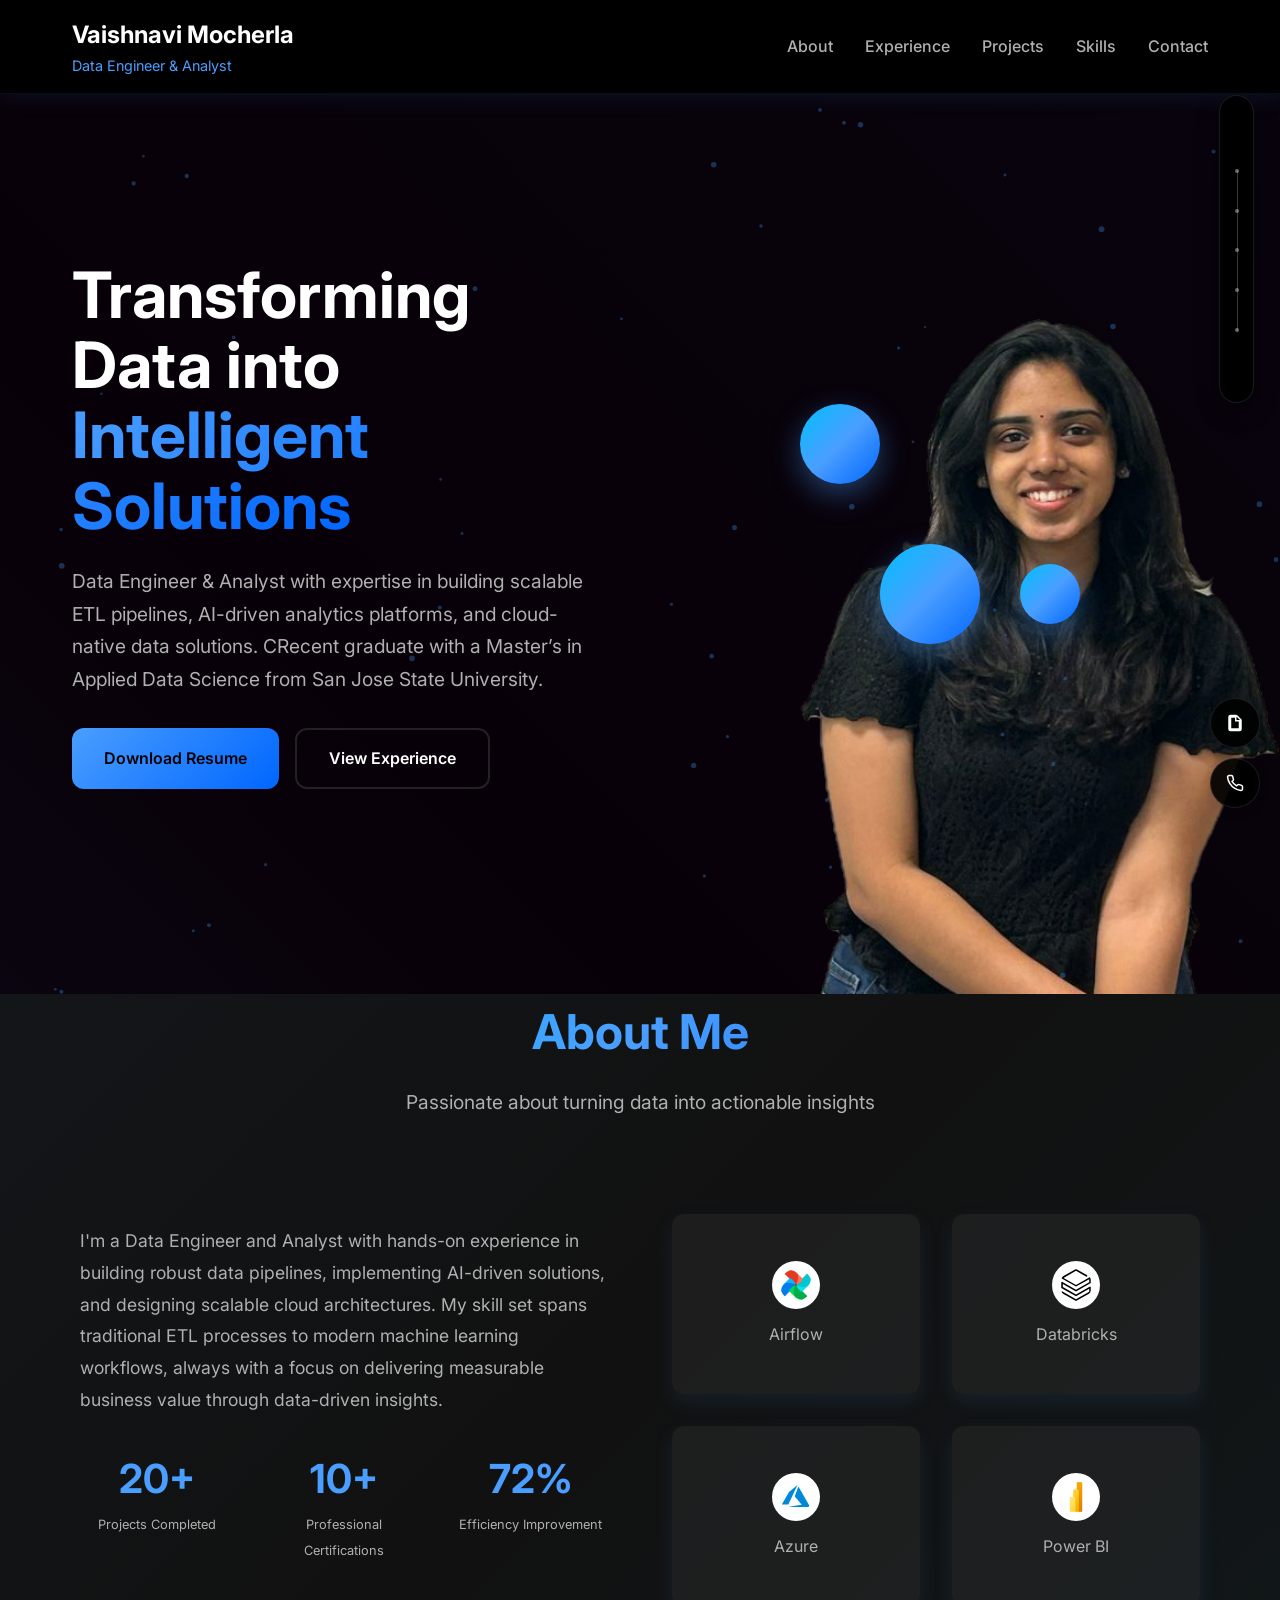
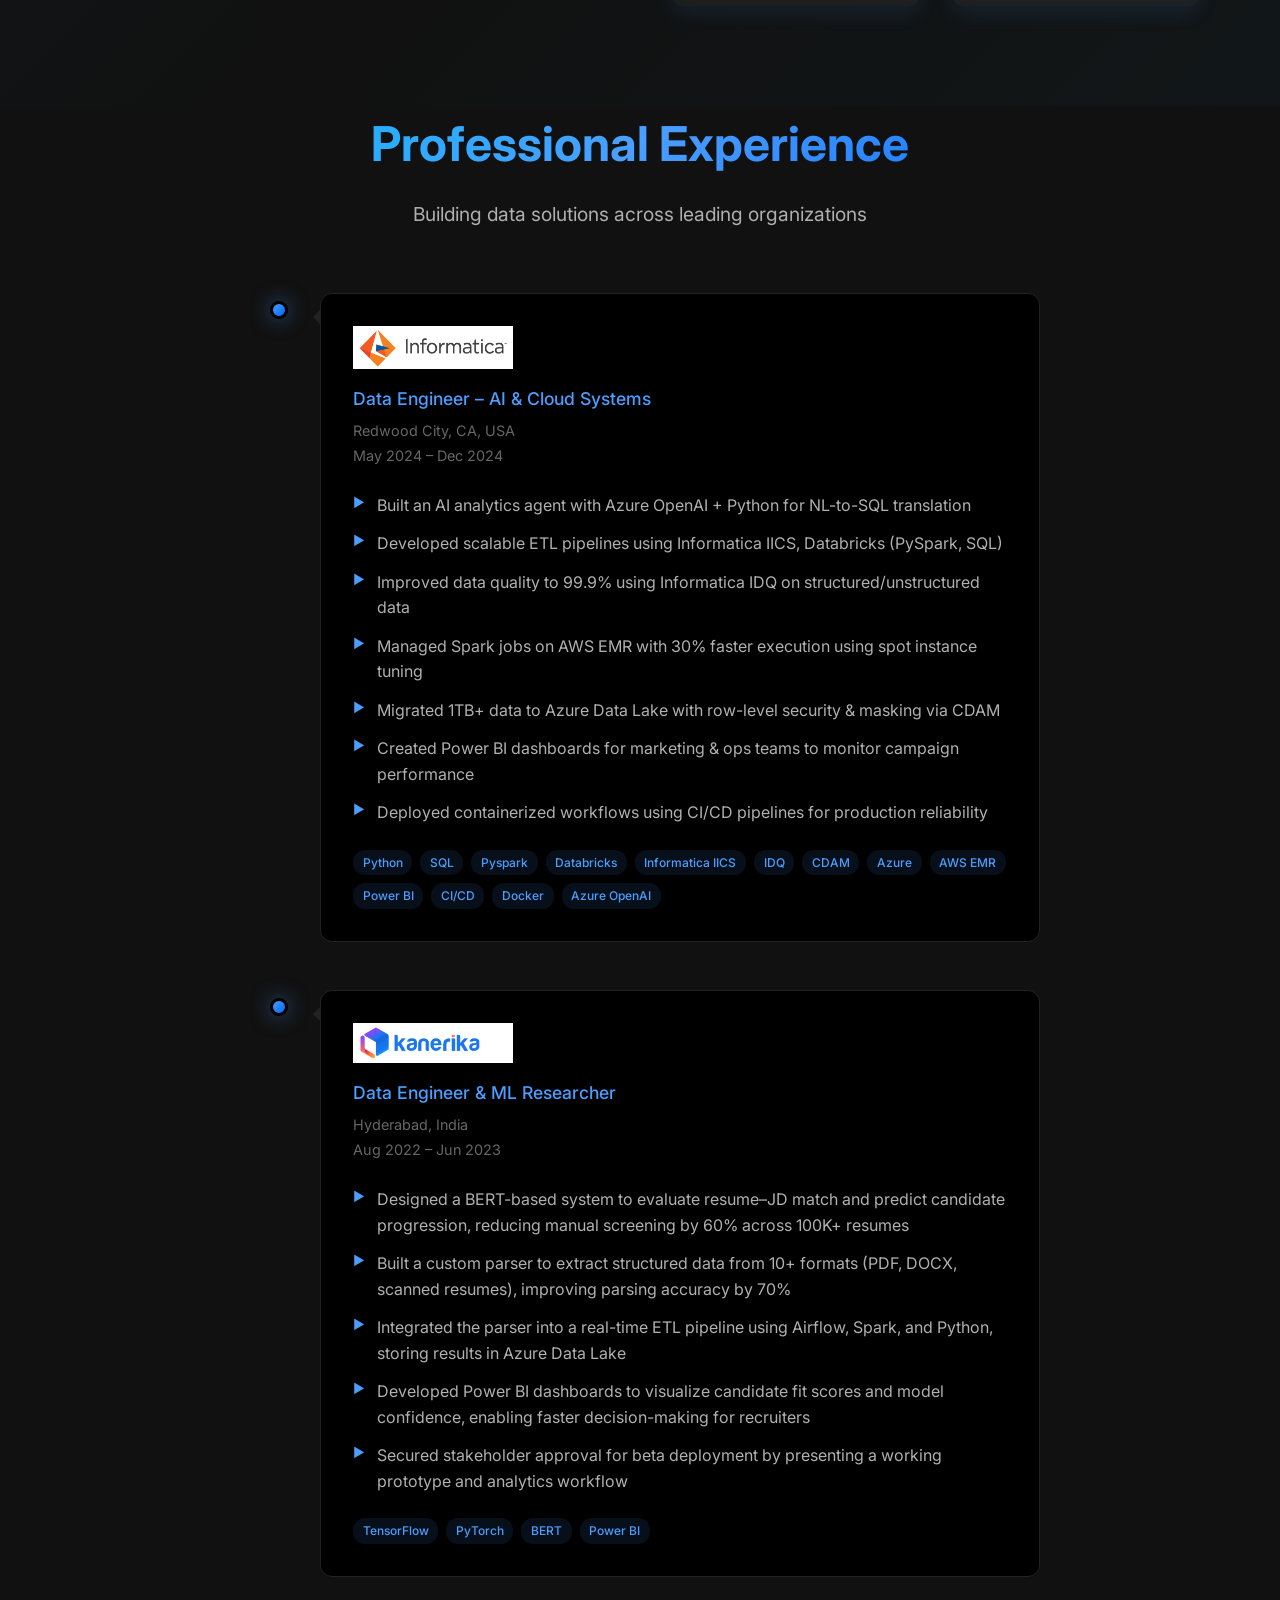
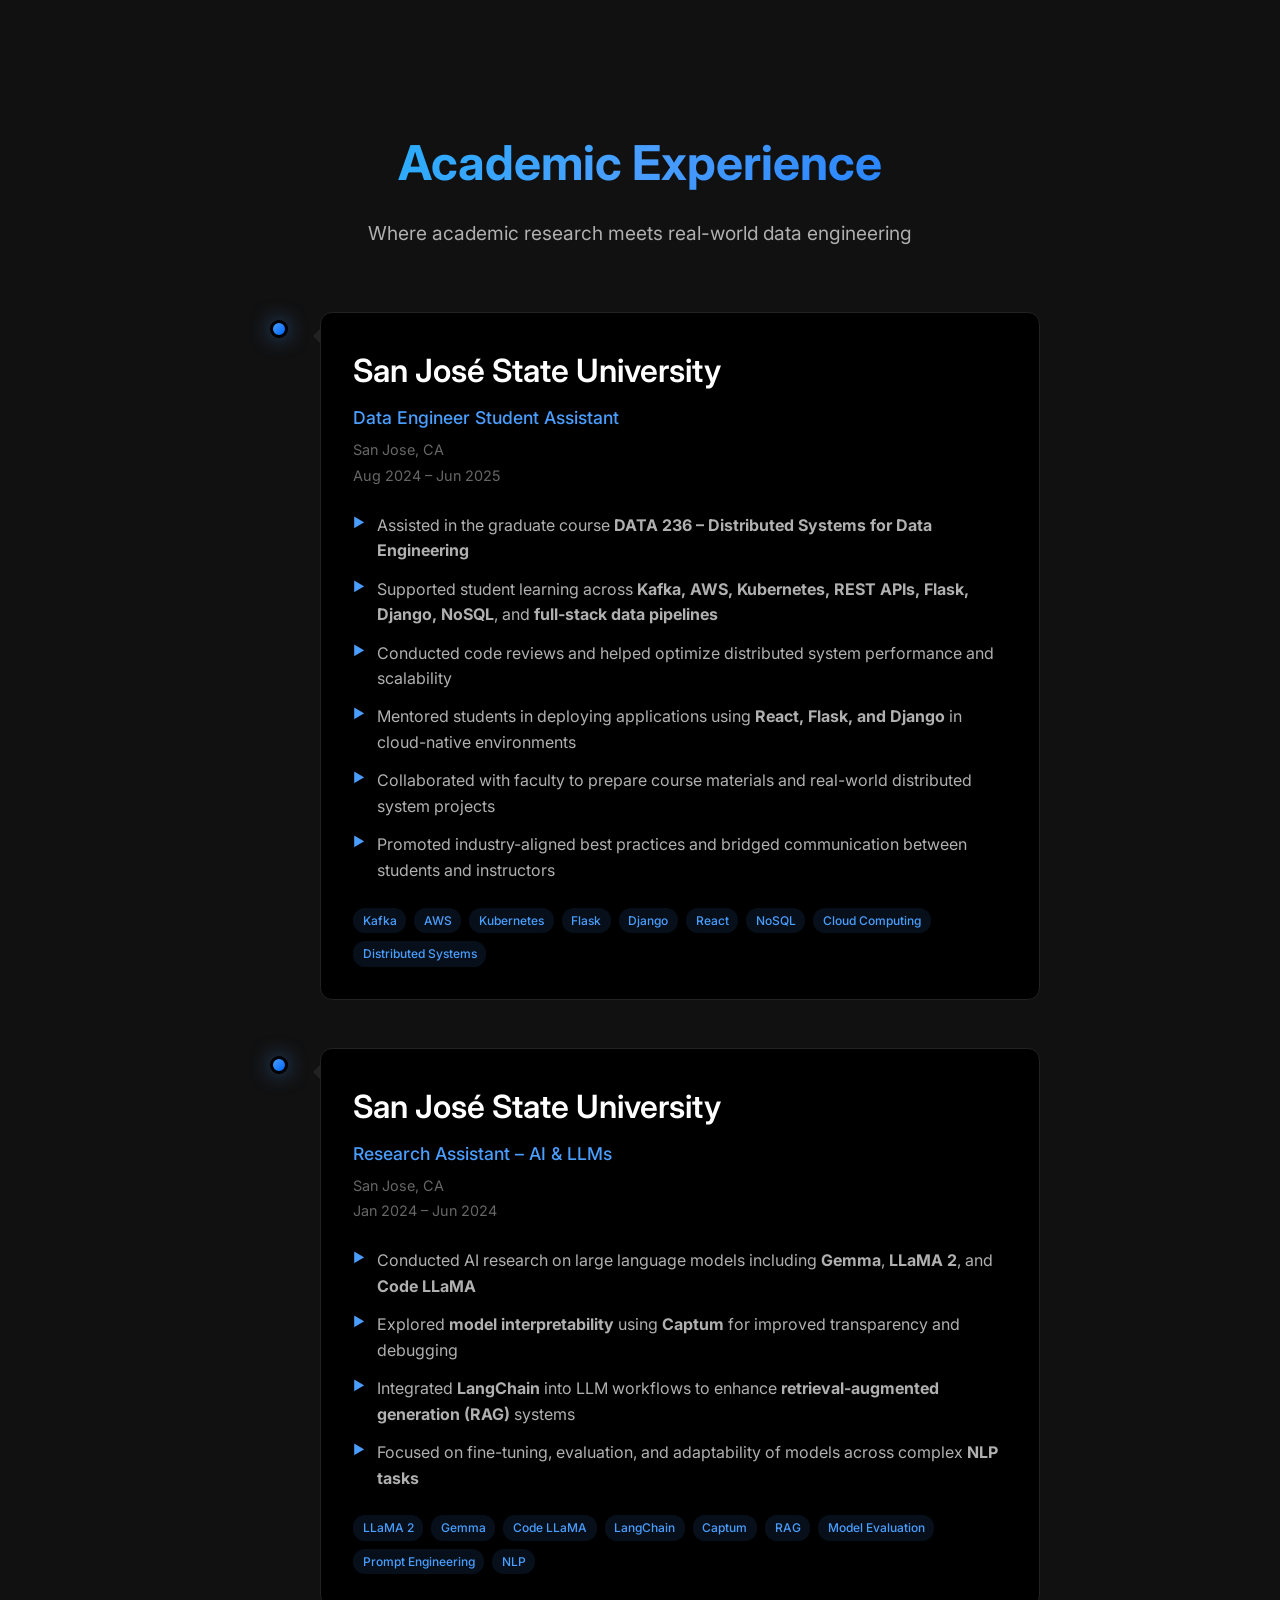
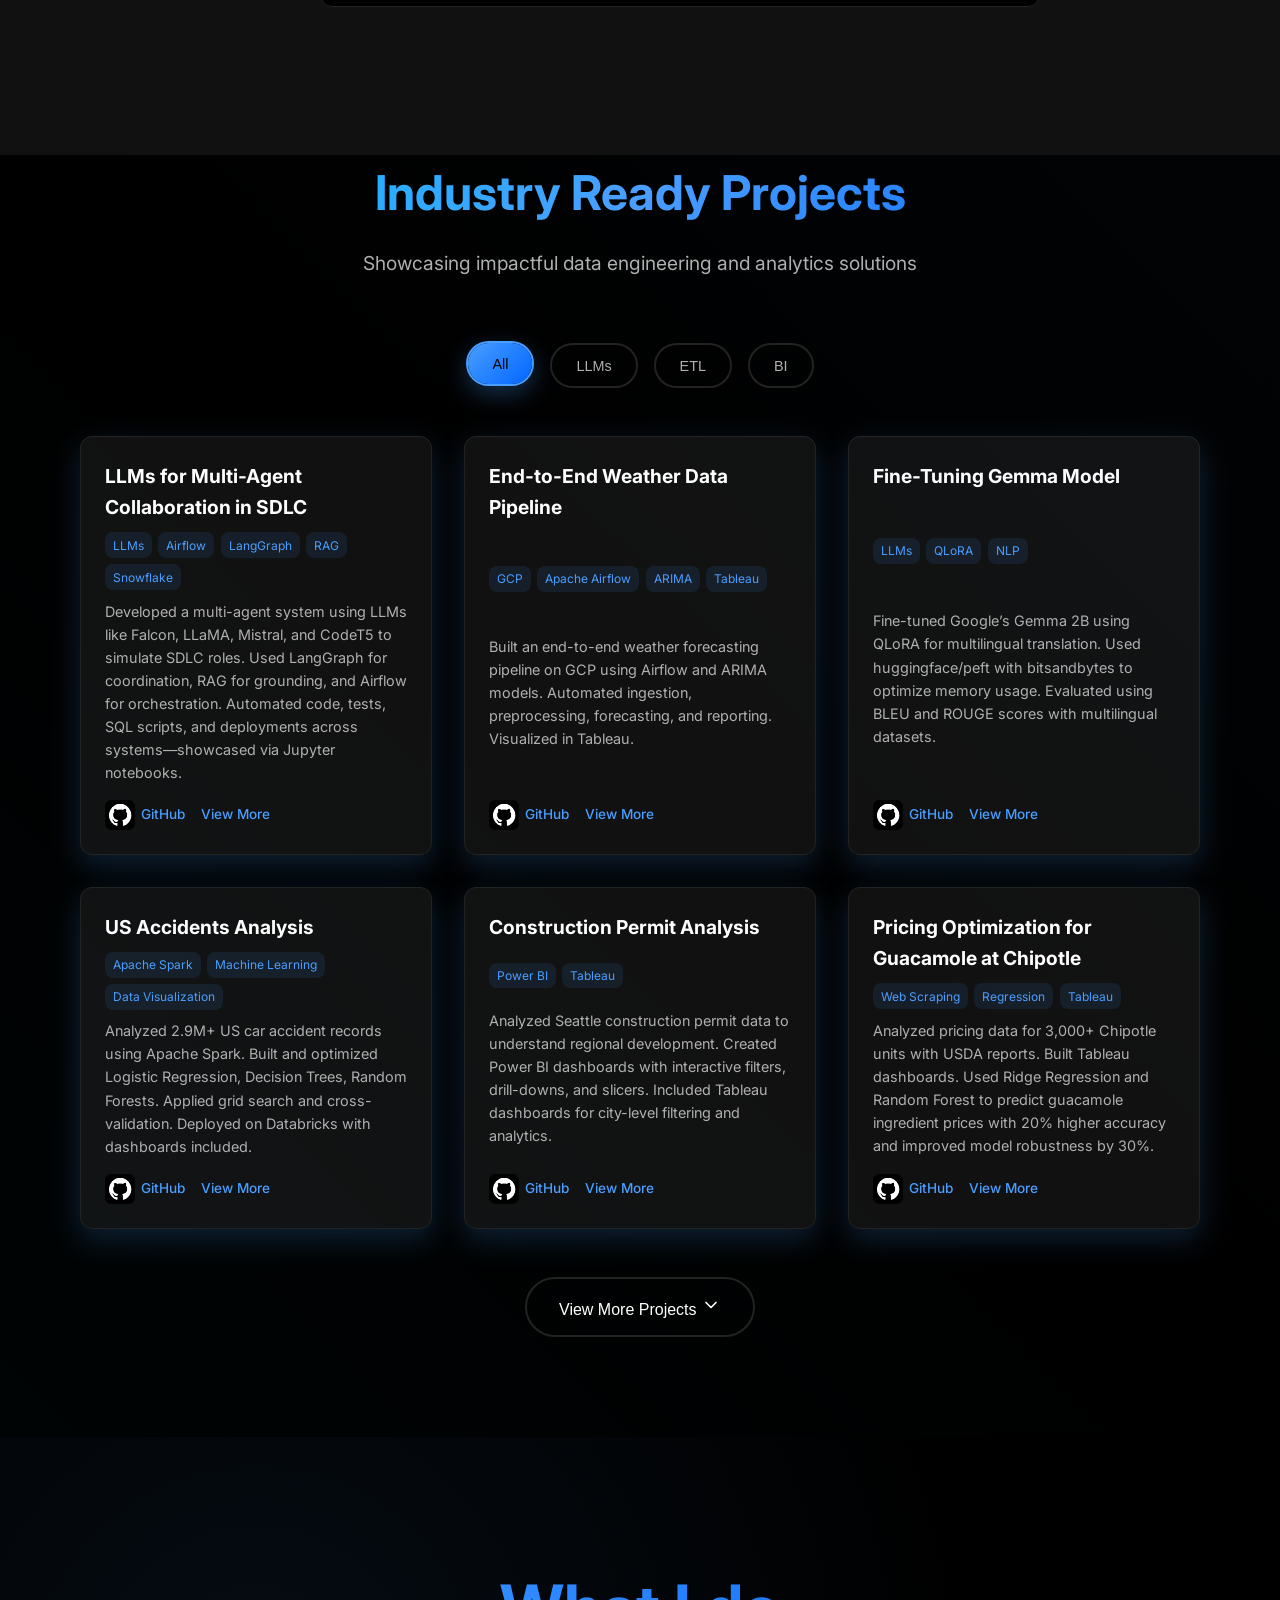
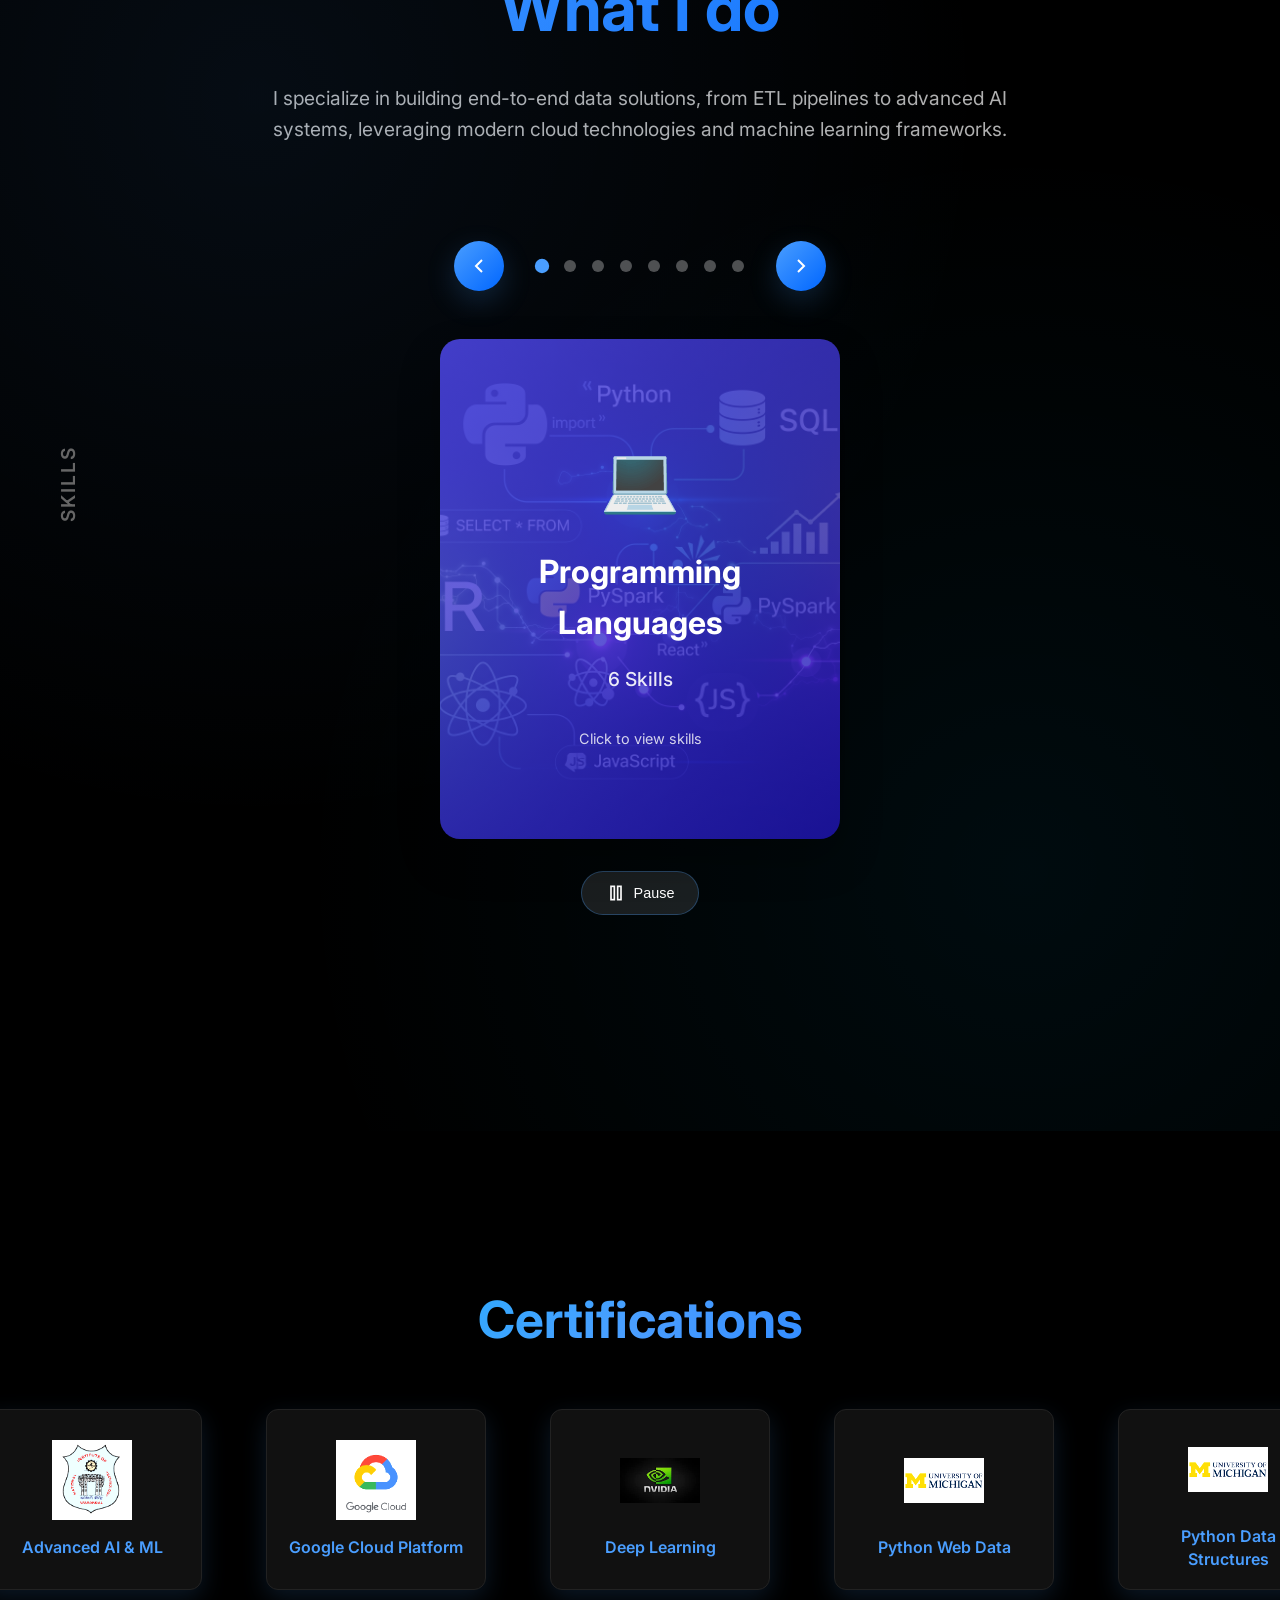
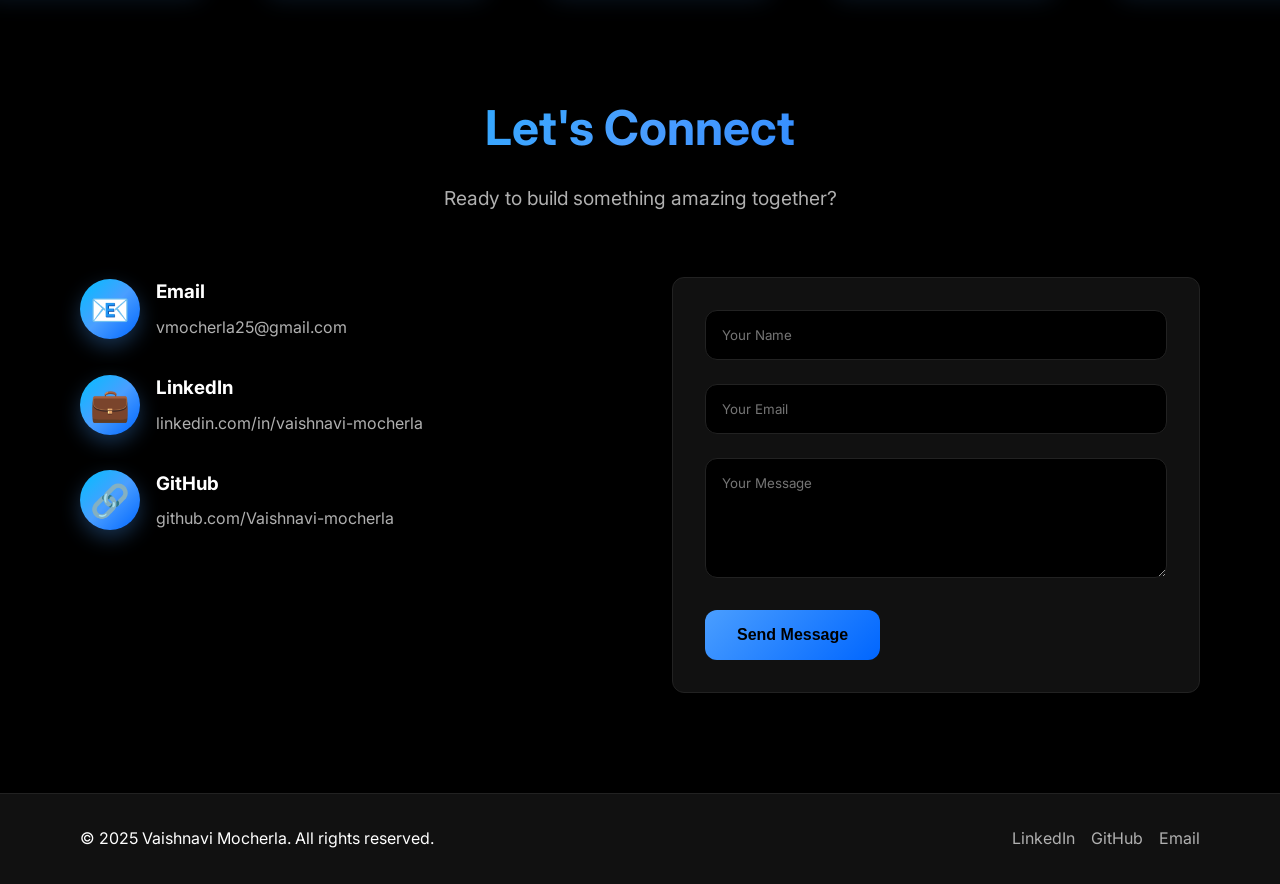
==== commit a5282519: "more and more changes" ====
--- a/index.html
+++ b/index.html
@@ -982,6 +982,28 @@
         <p class="cert-label"><span class="cert-title">Power BI Expert</span></p>
       </div>
 
+      <!-- Third Set (for seamless infinite scroll) -->
+      <div class="cert-card">
+        <img src="assets/certs/nit.png" alt="NIT AI ML" />
+        <p class="cert-label"><span class="cert-title">Advanced AI & ML</span></p>
+      </div>
+      <div class="cert-card">
+        <img src="assets/certs/gcp.png" alt="Google Cloud Platform" />
+        <p class="cert-label"><span class="cert-title">Google Cloud Platform</span></p>
+      </div>
+      <div class="cert-card">
+        <img src="assets/certs/nvidia.jpg" alt="NVIDIA DLI" />
+        <p class="cert-label"><span class="cert-title">Deep Learning</span></p>
+      </div>
+      <div class="cert-card">
+        <img src="assets/certs/michigan.png" alt="UMich Web Python" />
+        <p class="cert-label"><span class="cert-title">Python Web Data</span></p>
+      </div>
+      <div class="cert-card">
+        <img src="assets/certs/michigan.png" alt="UMich Data Structures" />
+        <p class="cert-label"><span class="cert-title">Python Data Structures</span></p>
+      </div>
+
     </div>
   </div>
 </section>
--- a/style.css
+++ b/style.css
@@ -1292,18 +1292,6 @@
   margin: 0 auto;
 }
 
-/* Main timeline line */
-.experience-timeline::before {
-  content: '';
-  position: absolute;
-  top: 0;
-  left: 39px;
-  width: 2px;
-  height: 100%;
-  background: var(--gradient-secondary);
-  z-index: 0;
-}
-
 .experience-timeline-progress {
   position: absolute;
   top: 0;
@@ -1634,18 +1622,12 @@
   display: flex;
   gap: 2rem;
   direction: ltr;
-  animation: scroll-left 30s linear infinite;
-  width: 200%;
-}
-
-@keyframes scroll-left {
-  0% {
-    transform: translateX(0%);
-  }
-  100% {
-    transform: translateX(-50%);
-  }
-}
+  width: auto;
+  will-change: transform;
+  transition: none;
+}
+
+/* Remove the CSS animation - now handled by JavaScript */
 
 /* Individual Certificate Card */
 .cert-card {
@@ -1708,39 +1690,8 @@
 
 
 /* Mobile Responsiveness for Timeline */
-
-/* iPad/Tablet Specific (1024px and down) */
-@media (max-width: 1024px) {
-  .experience-timeline::before {
-    left: 30px;
-  }
-  
-  .experience-timeline-progress {
-    left: 30px;
-  }
-  
-  .timeline-item {
-    padding-left: 65px;
-  }
-  
-  .timeline-dot {
-    left: 24px;
-    width: 14px;
-    height: 14px;
-  }
-  
-  .timeline-content::before {
-    left: -15px;
-  }
-}
-
-/* Mobile Specific (768px and down) */
 @media (max-width: 768px) {
   .experience-timeline::before {
-    left: 15px;
-  }
-  
-  .experience-timeline-progress {
     left: 15px;
   }
   
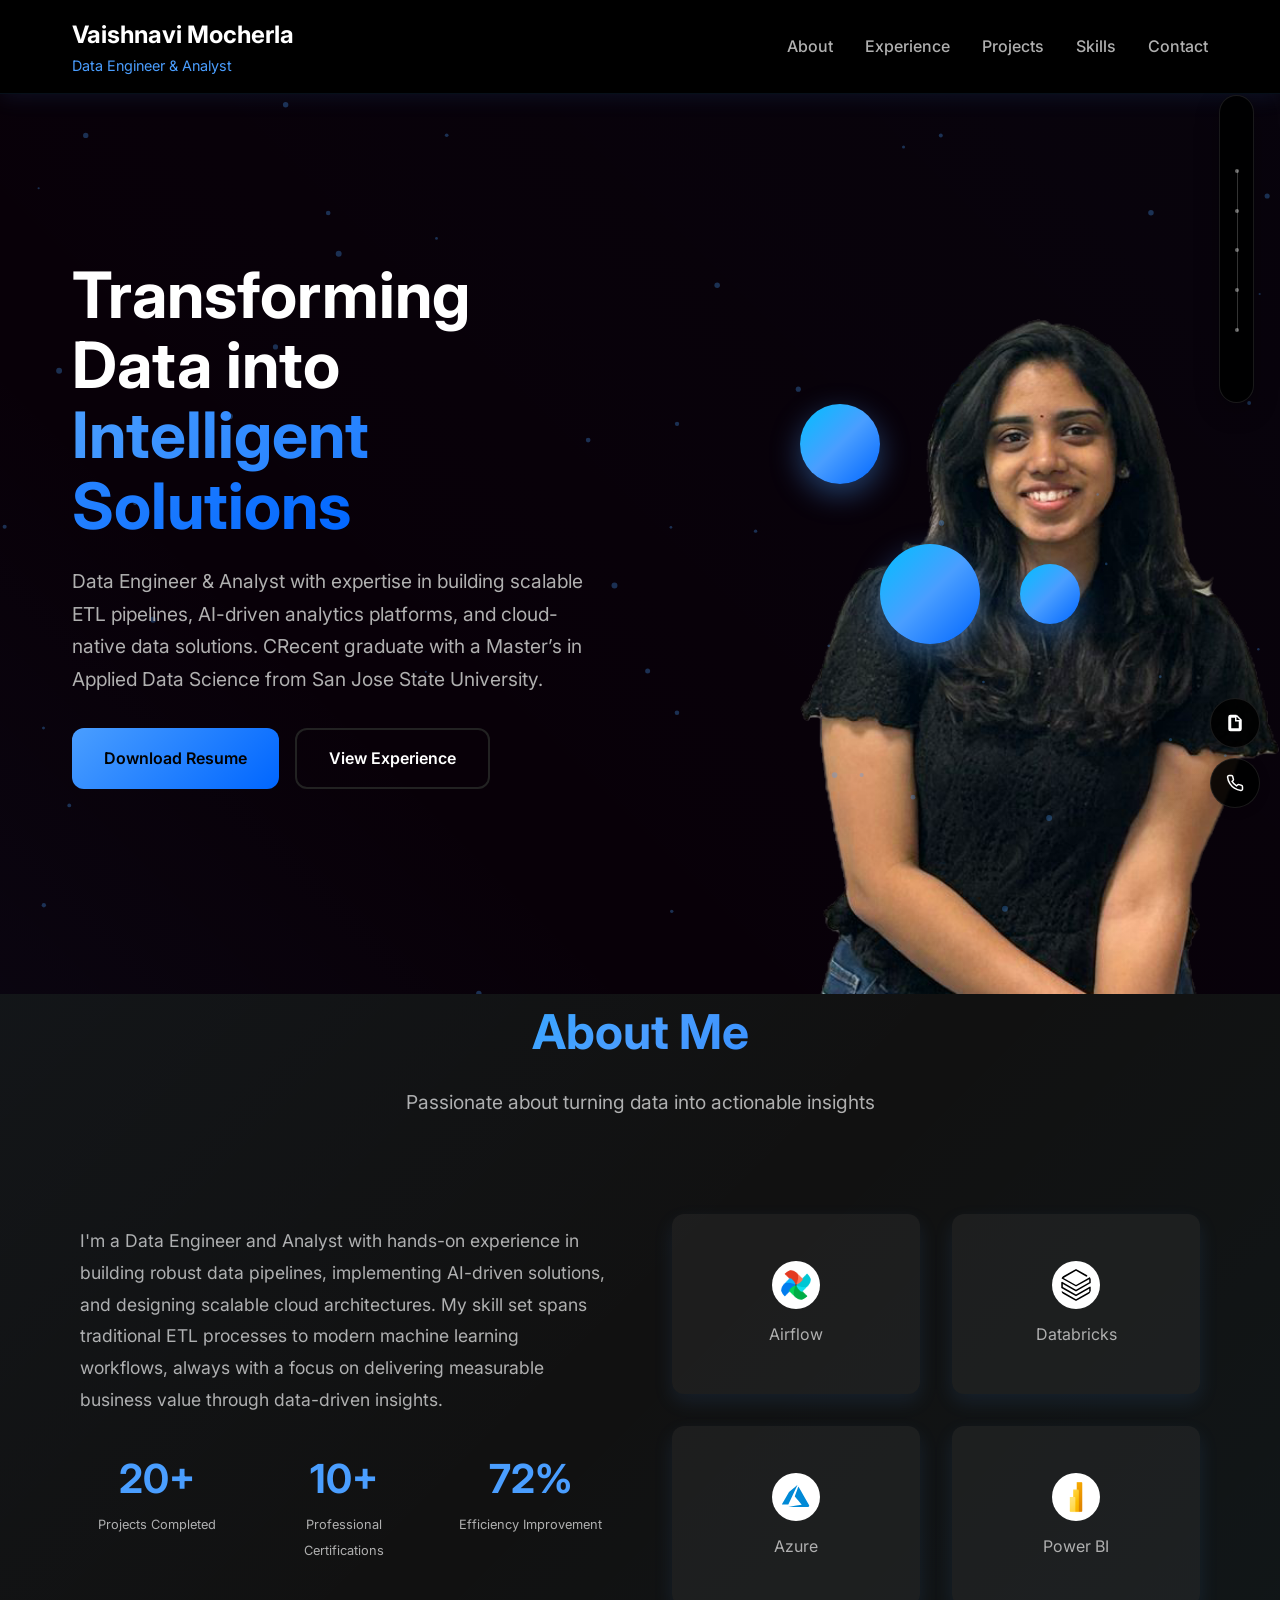
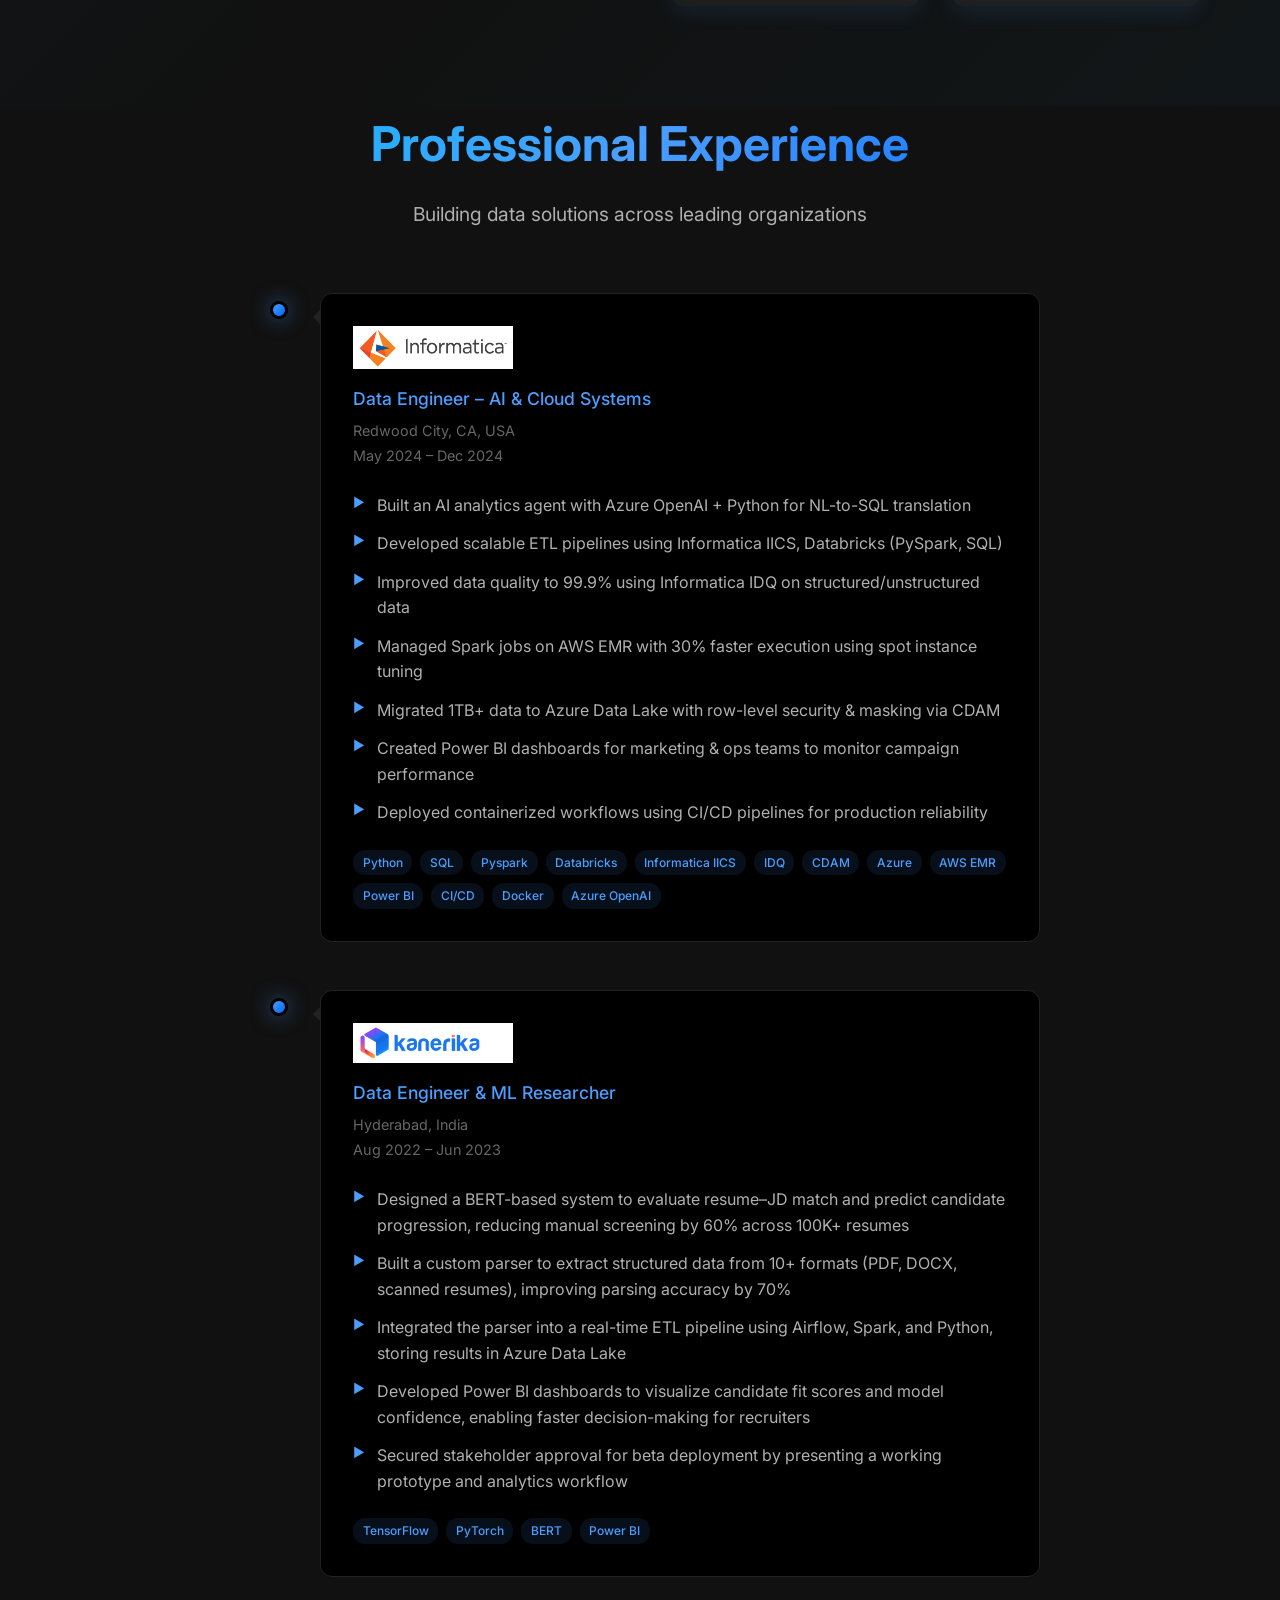
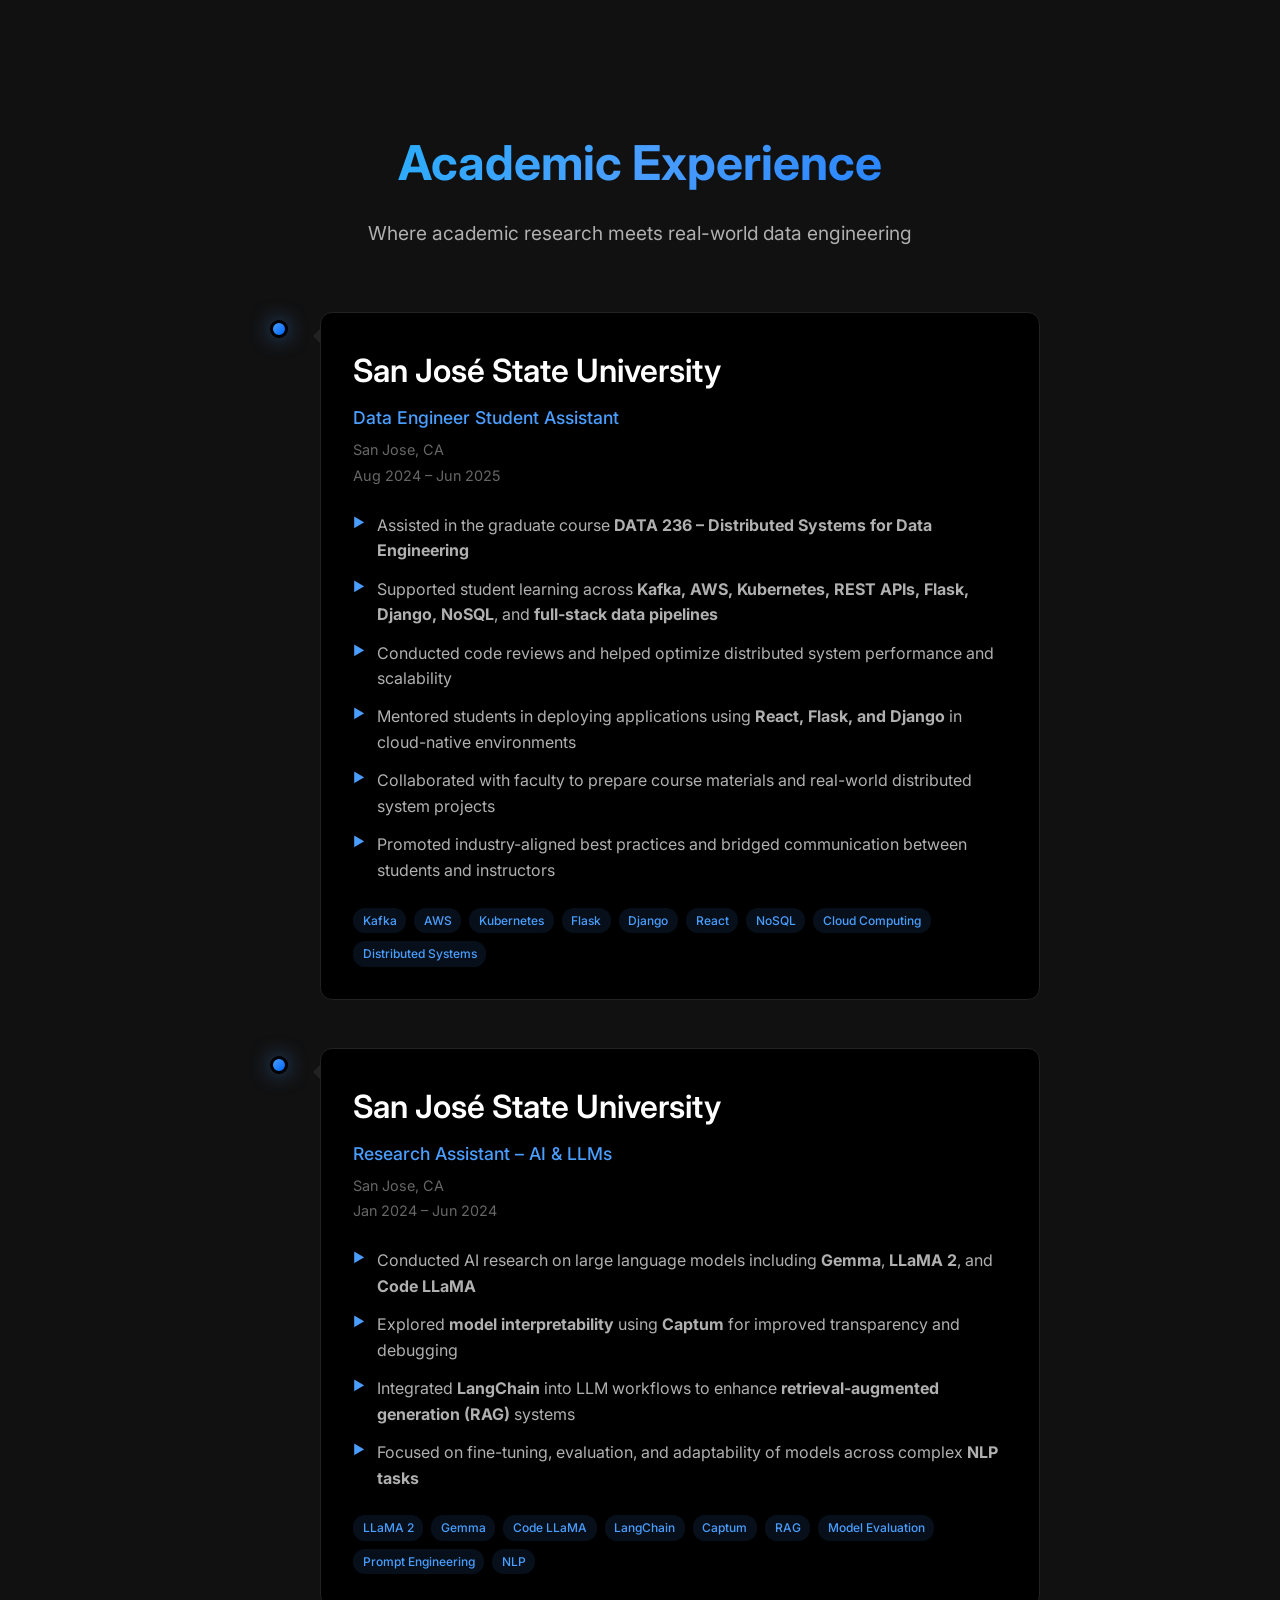
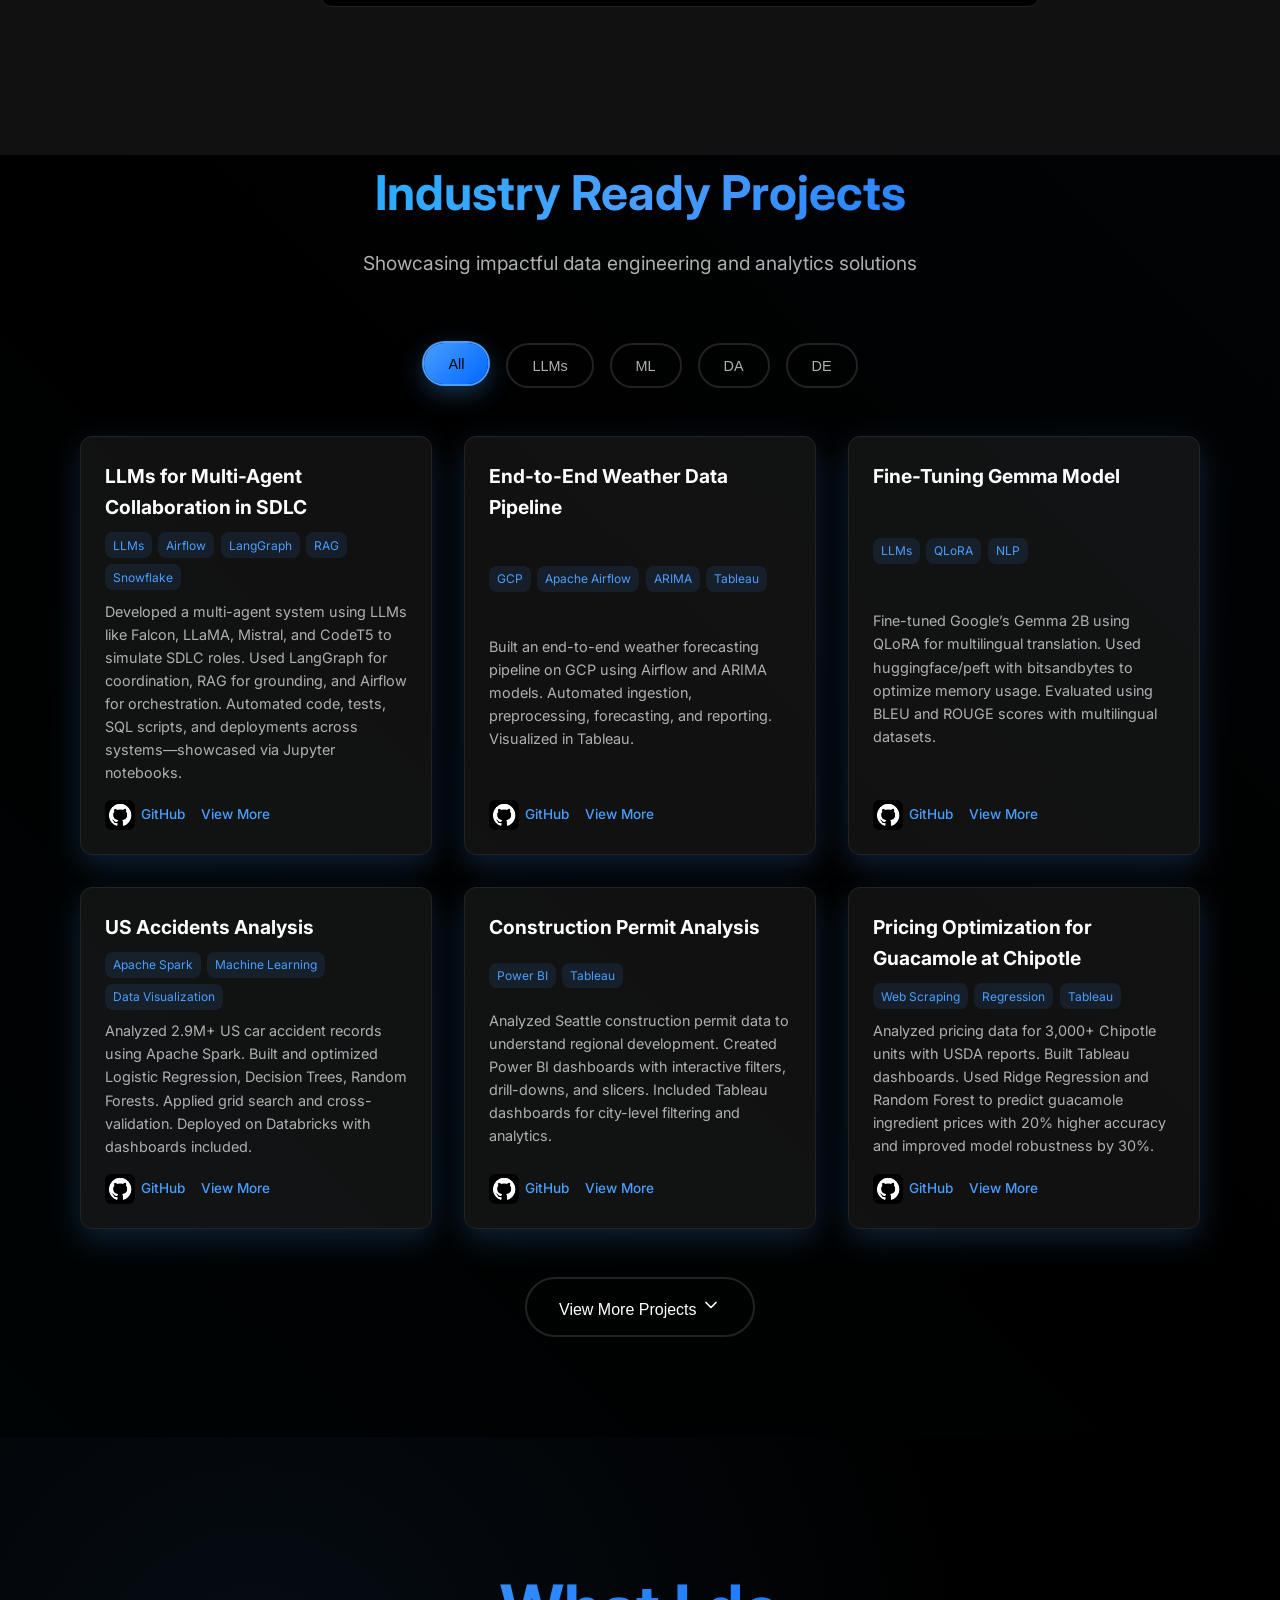
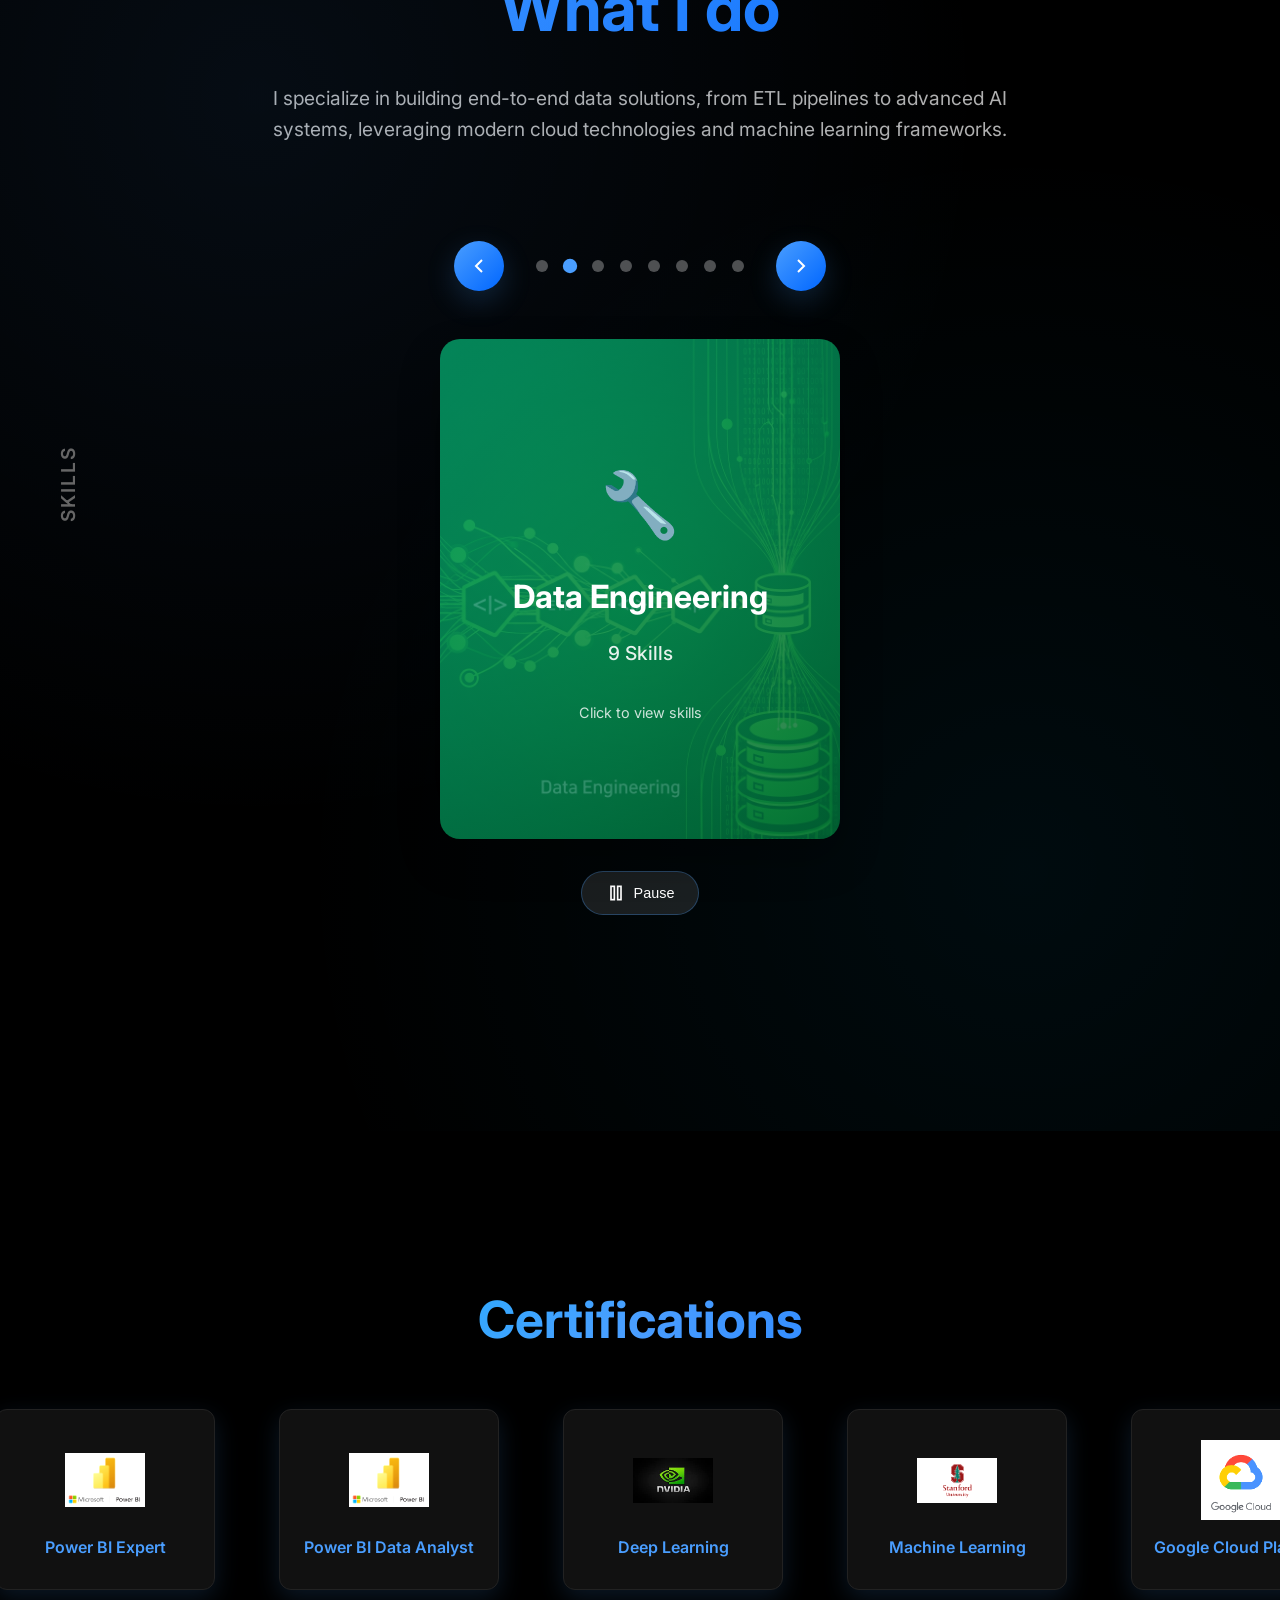
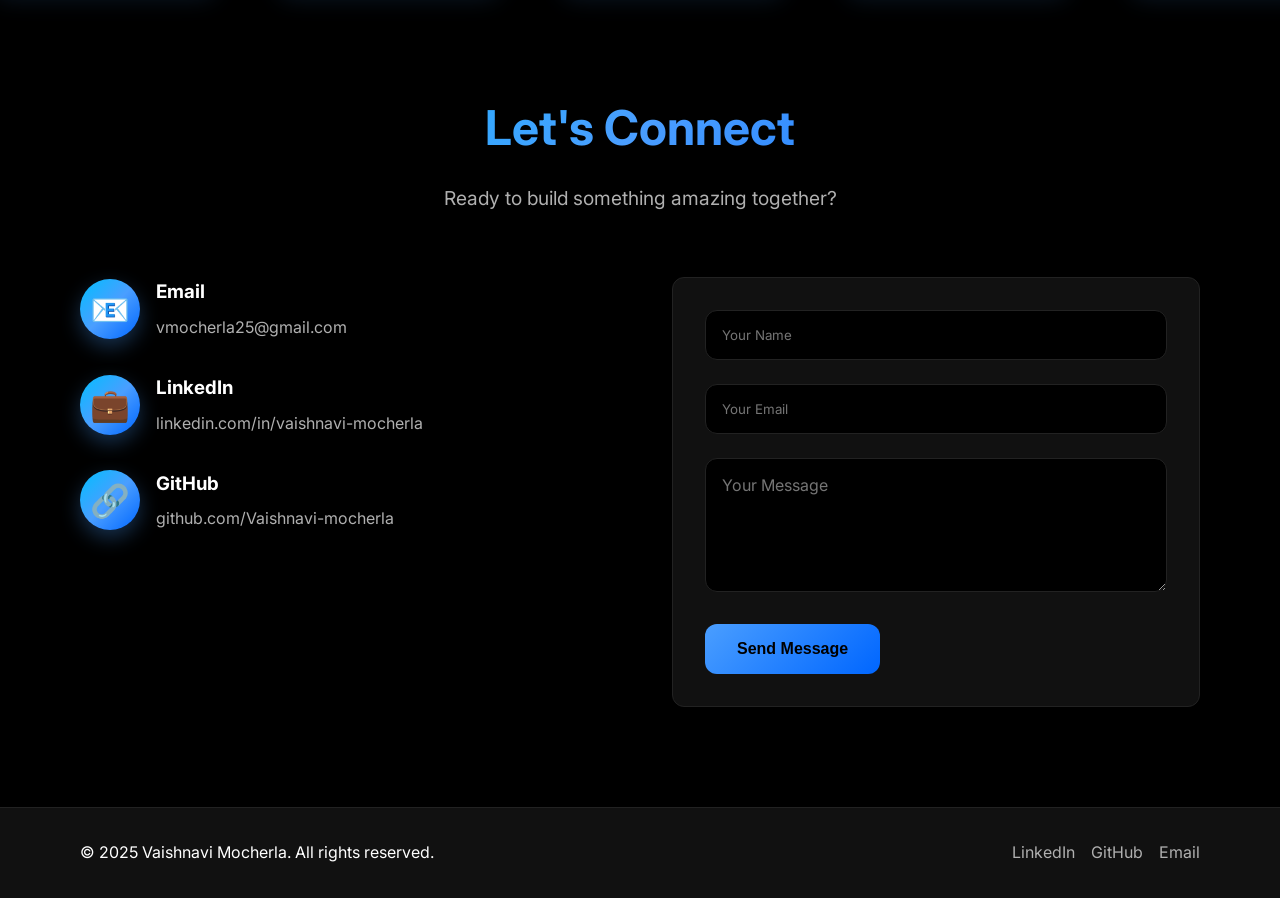
==== commit 248cb302: "final changes" ====
--- a/index.html
+++ b/index.html
@@ -7,6 +7,8 @@
   <title>Vaishnavi Mocherla | Data Engineer & Analyst</title>
   <link rel="stylesheet" href="style.css" />
   <link href="https://fonts.googleapis.com/css2?family=Inter:wght@300;400;500;600;700&display=swap" rel="stylesheet">
+  <!-- EmailJS Script -->
+  <script type="text/javascript" src="https://cdn.jsdelivr.net/npm/@emailjs/browser@4/dist/email.min.js"></script>
 </head>
 <script>
   document.addEventListener("DOMContentLoaded", function () {
@@ -23,7 +25,7 @@
       {
         title: "End-to-End Weather Data Pipeline",
         tags: ["GCP", "Apache Airflow", "ARIMA", "Tableau"],
-        category: "ETL",
+        category: "DE",
         featured: true,
         summary:
           "Built an end-to-end weather forecasting pipeline on GCP using Airflow and ARIMA models. Automated ingestion, preprocessing, forecasting, and reporting. Visualized in Tableau.",
@@ -41,7 +43,7 @@
       {
         title: "US Accidents Analysis",
         tags: ["Apache Spark", "Machine Learning", "Data Visualization"],
-        category: "ETL",
+        category: "DE",
         featured: true,
         summary:
           "Analyzed 2.9M+ US car accident records using Apache Spark. Built and optimized Logistic Regression, Decision Trees, Random Forests. Applied grid search and cross-validation. Deployed on Databricks with dashboards included.",
@@ -51,7 +53,7 @@
       {
         title: "Construction Permit Analysis",
         tags: ["Power BI", "Tableau"],
-        category: "BI",
+        category: "DA",
         featured: true,
         summary:
           "Analyzed Seattle construction permit data to understand regional development. Created Power BI dashboards with interactive filters, drill-downs, and slicers. Included Tableau dashboards for city-level filtering and analytics.",
@@ -60,7 +62,7 @@
       {
         title: "Pricing Optimization for Guacamole at Chipotle",
         tags: ["Web Scraping", "Regression", "Tableau"],
-        category: "ETL",
+        category: "ML",
         featured: true,
         summary:
           "Analyzed pricing data for 3,000+ Chipotle units with USDA reports. Built Tableau dashboards. Used Ridge Regression and Random Forest to predict guacamole ingredient prices with 20% higher accuracy and improved model robustness by 30%.",
@@ -69,7 +71,7 @@
       {
         title: "Carbon Score Prediction",
         tags: ["Time Series", "Prophet", "PySpark"],
-        category: "ETL",
+        category: "ML",
         featured: false,
         summary:
           "Predicted carbon emission scores using PySpark and Facebook Prophet. Applied log transformation and cross-validation. Used ensemble models to reduce error by 20%. Forecasts visualized via Power BI.",
@@ -78,7 +80,7 @@
       {
         title: "Drug Recommendation System",
         tags: ["Sentiment Analysis", "Machine Learning", "NLP"],
-        category: "LLMs",
+        category: "ML",
         featured: false,
         summary:
           "Built a sentiment-driven recommendation engine for drug reviews. Used VADER for sentiment labeling and trained Random Forest and Naive Bayes models. Achieved 85% accuracy for sentiment classification.",
@@ -87,7 +89,7 @@
       {
         title: "Resume Classification Model",
         tags: ["NLP", "LLMs", "Deep Learning"],
-        category: "LLMs",
+        category: "ML",
         featured: false,
         summary:
           "Created a resume-job classification model using spaCy and deep learning. Used sentence embeddings for similarity scoring and built classifier for role tagging. Increased precision by 60%.",
@@ -96,7 +98,7 @@
       {
         title: "Application for the Blind",
         tags: ["NLP", "OpenCV", "Computer Vision"],
-        category: "LLMs",
+        category: "ML",
         featured: false,
         summary:
           "Designed a computer vision-based app for visually impaired users. Converted visual cues to voice using OCR, NLP, and gTTS. Used OpenCV for real-time object detection and NLP for contextual output.",
@@ -106,7 +108,7 @@
       {
         title: "LinkedIn Data Analysis",
         tags: ["MySQL", "MongoDB", "AWS", "GCP"],
-        category: "ETL",
+        category: "DA",
         featured: false,
         summary:
           "Extracted, transformed, and migrated job data from MySQL to MongoDB. Hosted on AWS and visualized with GCP Data Studio. Analyzed hiring patterns by region and tech stack.",
@@ -116,7 +118,7 @@
       {
   title: "Portfolio Website",
   tags: ["HTML", "CSS", "JavaScript", "Responsive Design", "Vanilla JS"],
-  category: "UI",
+  category: "DE",
   featured: false,
   summary: "Designed and developed a fully responsive portfolio website from scratch to showcase data engineering projects, professional experience, and academic work. Implemented dynamic project filtering, timeline animations, and reusable components without using React or external libraries.",
   github: "#"
@@ -630,8 +632,9 @@
         <div class="project-filters">
           <button class="filter-btn active" data-category="All">All</button>
           <button class="filter-btn" data-category="LLMs">LLMs</button>
-          <button class="filter-btn" data-category="ETL">ETL</button>
-          <button class="filter-btn" data-category="BI">BI</button>
+          <button class="filter-btn" data-category="ML">ML</button>
+          <button class="filter-btn" data-category="DA">DA</button>
+          <button class="filter-btn" data-category="DE">DE</button>
         </div>
 
         <div class="project-grid" id="projectGrid"></div>
@@ -888,7 +891,7 @@
           </div>
         </div>
       </div>
-
+      
     </div>
 
 
@@ -900,108 +903,108 @@
 
       <!-- First Set -->
       <div class="cert-card">
+        <img src="assets/certs/power_bi.png" alt="Power BI Expert" />
+        <p class="cert-label"><span class="cert-title">Power BI Expert</span></p>
+      </div>
+      <div class="cert-card">
+        <img src="assets/certs/power_bi.png" alt="Power BI Microsoft" />
+        <p class="cert-label"><span class="cert-title">Power BI Data Analyst</span></p>
+      </div>
+      <div class="cert-card">
+        <img src="assets/certs/nvidia.jpg" alt="NVIDIA DLI" />
+        <p class="cert-label"><span class="cert-title">Deep Learning</span></p>
+      </div>
+      <div class="cert-card">
+        <img src="assets/certs/standford.jpg" alt="Stanford ML" />
+        <p class="cert-label"><span class="cert-title">Machine Learning</span></p>
+      </div>
+      <div class="cert-card">
+        <img src="assets/certs/gcp.png" alt="Google Cloud Platform" />
+        <p class="cert-label"><span class="cert-title">Google Cloud Platform</span></p>
+      </div>
+      <div class="cert-card">
+        <img src="assets/certs/michigan.png" alt="UMich Web Python" />
+        <p class="cert-label"><span class="cert-title">Python Web Data</span></p>
+      </div>
+      <div class="cert-card">
+        <img src="assets/certs/michigan.png" alt="UMich Data Structures" />
+        <p class="cert-label"><span class="cert-title">Python Data Structures</span></p>
+      </div>
+      <div class="cert-card">
+        <img src="assets/certs/michigan.png" alt="UMich Python Intro" />
+        <p class="cert-label"><span class="cert-title">Python Basics</span></p>
+      </div>
+      <div class="cert-card">
+        <img src="assets/certs/incorta.png" alt="Incorta" />
+        <p class="cert-label"><span class="cert-title">Incorta Certified</span></p>
+      </div>
+      <div class="cert-card">
         <img src="assets/certs/nit.png" alt="NIT AI ML" />
         <p class="cert-label"><span class="cert-title">Advanced AI & ML</span></p>
       </div>
+
+      <!-- Second Set (duplicate for infinite loop) -->
+       <div class="cert-card">
+        <img src="assets/certs/power_bi.png" alt="Power BI Expert" />
+        <p class="cert-label"><span class="cert-title">Power BI Expert</span></p>
+      </div>
+      <div class="cert-card">
+        <img src="assets/certs/power_bi.png" alt="Power BI Microsoft" />
+        <p class="cert-label"><span class="cert-title">Power BI Data Analyst</span></p>
+      </div>
+      <div class="cert-card">
+        <img src="assets/certs/nvidia.jpg" alt="NVIDIA DLI" />
+        <p class="cert-label"><span class="cert-title">Deep Learning</span></p>
+      </div>
+      <div class="cert-card">
+        <img src="assets/certs/standford.jpg" alt="Stanford ML" />
+        <p class="cert-label"><span class="cert-title">Machine Learning</span></p>
+      </div>
       <div class="cert-card">
         <img src="assets/certs/gcp.png" alt="Google Cloud Platform" />
         <p class="cert-label"><span class="cert-title">Google Cloud Platform</span></p>
       </div>
       <div class="cert-card">
+        <img src="assets/certs/michigan.png" alt="UMich Web Python" />
+        <p class="cert-label"><span class="cert-title">Python Web Data</span></p>
+      </div>
+      <div class="cert-card">
+        <img src="assets/certs/michigan.png" alt="UMich Data Structures" />
+        <p class="cert-label"><span class="cert-title">Python Data Structures</span></p>
+      </div>
+      <div class="cert-card">
+        <img src="assets/certs/michigan.png" alt="UMich Python Intro" />
+        <p class="cert-label"><span class="cert-title">Python Basics</span></p>
+      </div>
+      <div class="cert-card">
+        <img src="assets/certs/incorta.png" alt="Incorta" />
+        <p class="cert-label"><span class="cert-title">Incorta Certified</span></p>
+      </div>
+      <div class="cert-card">
+        <img src="assets/certs/nit.png" alt="NIT AI ML" />
+        <p class="cert-label"><span class="cert-title">Advanced AI & ML</span></p>
+      </div>
+
+      <!-- Third Set (for seamless infinite scroll) -->
+     <div class="cert-card">
+        <img src="assets/certs/power_bi.png" alt="Power BI Expert" />
+        <p class="cert-label"><span class="cert-title">Power BI Expert</span></p>
+      </div>
+      <div class="cert-card">
+        <img src="assets/certs/power_bi.png" alt="Power BI Microsoft" />
+        <p class="cert-label"><span class="cert-title">Power BI Data Analyst</span></p>
+      </div>
+      <div class="cert-card">
         <img src="assets/certs/nvidia.jpg" alt="NVIDIA DLI" />
         <p class="cert-label"><span class="cert-title">Deep Learning</span></p>
       </div>
       <div class="cert-card">
-        <img src="assets/certs/michigan.png" alt="UMich Web Python" />
-        <p class="cert-label"><span class="cert-title">Python Web Data</span></p>
-      </div>
-      <div class="cert-card">
-        <img src="assets/certs/michigan.png" alt="UMich Data Structures" />
-        <p class="cert-label"><span class="cert-title">Python Data Structures</span></p>
-      </div>
-      <div class="cert-card">
-        <img src="assets/certs/michigan.png" alt="UMich Python Intro" />
-        <p class="cert-label"><span class="cert-title">Python Basics</span></p>
-      </div>
-      <div class="cert-card">
         <img src="assets/certs/standford.jpg" alt="Stanford ML" />
         <p class="cert-label"><span class="cert-title">Machine Learning</span></p>
       </div>
       <div class="cert-card">
-        <img src="assets/certs/incorta.png" alt="Incorta" />
-        <p class="cert-label"><span class="cert-title">Incorta Certified</span></p>
-      </div>
-      <div class="cert-card">
-        <img src="assets/certs/power_bi.png" alt="Power BI Microsoft" />
-        <p class="cert-label"><span class="cert-title">Power BI Data Analyst</span></p>
-      </div>
-      <div class="cert-card">
-        <img src="assets/certs/power_bi.png" alt="Power BI Expert" />
-        <p class="cert-label"><span class="cert-title">Power BI Expert</span></p>
-      </div>
-
-      <!-- Second Set (duplicate for infinite loop) -->
-      <div class="cert-card">
-        <img src="assets/certs/nit.png" alt="NIT AI ML" />
-        <p class="cert-label"><span class="cert-title">Advanced AI & ML</span></p>
-      </div>
-      <div class="cert-card">
         <img src="assets/certs/gcp.png" alt="Google Cloud Platform" />
         <p class="cert-label"><span class="cert-title">Google Cloud Platform</span></p>
-      </div>
-      <div class="cert-card">
-        <img src="assets/certs/nvidia.jpg" alt="NVIDIA DLI" />
-        <p class="cert-label"><span class="cert-title">Deep Learning</span></p>
-      </div>
-      <div class="cert-card">
-        <img src="assets/certs/michigan.png" alt="UMich Web Python" />
-        <p class="cert-label"><span class="cert-title">Python Web Data</span></p>
-      </div>
-      <div class="cert-card">
-        <img src="assets/certs/michigan.png" alt="UMich Data Structures" />
-        <p class="cert-label"><span class="cert-title">Python Data Structures</span></p>
-      </div>
-      <div class="cert-card">
-        <img src="assets/certs/michigan.png" alt="UMich Python Intro" />
-        <p class="cert-label"><span class="cert-title">Python Basics</span></p>
-      </div>
-      <div class="cert-card">
-        <img src="assets/certs/standford.jpg" alt="Stanford ML" />
-        <p class="cert-label"><span class="cert-title">Machine Learning</span></p>
-      </div>
-      <div class="cert-card">
-        <img src="assets/certs/incorta.png" alt="Incorta" />
-        <p class="cert-label"><span class="cert-title">Incorta Certified</span></p>
-      </div>
-      <div class="cert-card">
-        <img src="assets/certs/power_bi.png" alt="Power BI Microsoft" />
-        <p class="cert-label"><span class="cert-title">Power BI Data Analyst</span></p>
-      </div>
-      <div class="cert-card">
-        <img src="assets/certs/power_bi.png" alt="Power BI Expert" />
-        <p class="cert-label"><span class="cert-title">Power BI Expert</span></p>
-      </div>
-
-      <!-- Third Set (for seamless infinite scroll) -->
-      <div class="cert-card">
-        <img src="assets/certs/nit.png" alt="NIT AI ML" />
-        <p class="cert-label"><span class="cert-title">Advanced AI & ML</span></p>
-      </div>
-      <div class="cert-card">
-        <img src="assets/certs/gcp.png" alt="Google Cloud Platform" />
-        <p class="cert-label"><span class="cert-title">Google Cloud Platform</span></p>
-      </div>
-      <div class="cert-card">
-        <img src="assets/certs/nvidia.jpg" alt="NVIDIA DLI" />
-        <p class="cert-label"><span class="cert-title">Deep Learning</span></p>
-      </div>
-      <div class="cert-card">
-        <img src="assets/certs/michigan.png" alt="UMich Web Python" />
-        <p class="cert-label"><span class="cert-title">Python Web Data</span></p>
-      </div>
-      <div class="cert-card">
-        <img src="assets/certs/michigan.png" alt="UMich Data Structures" />
-        <p class="cert-label"><span class="cert-title">Python Data Structures</span></p>
       </div>
 
     </div>
@@ -1041,17 +1044,18 @@
             </div>
           </div>
           <div class="contact-form">
-            <form class="form">
+            <form id="contact-form" class="form">
               <div class="form-group">
-                <input type="text" placeholder="Your Name" class="form-input" required>
+                <input type="text" id="user_name" name="user_name" placeholder="Your Name" class="form-input" required>
               </div>
               <div class="form-group">
-                <input type="email" placeholder="Your Email" class="form-input" required>
+                <input type="email" id="user_email" name="user_email" placeholder="Your Email" class="form-input" required>
               </div>
               <div class="form-group">
-                <textarea placeholder="Your Message" class="form-textarea" rows="5" required></textarea>
-              </div>
-              <button type="submit" class="btn btn-primary">Send Message</button>
+                <textarea id="message" name="message" placeholder="Your Message" class="form-textarea" rows="5" required autocomplete="off" spellcheck="true" wrap="soft" style="white-space: pre-wrap !important; word-wrap: break-word !important;"></textarea>
+              </div>
+              <button type="submit" class="btn btn-primary" id="submit-btn">Send Message</button>
+              <div id="form-status" style="margin-top: 10px; padding: 10px; border-radius: 5px; display: none;"></div>
             </form>
           </div>
         </div>
@@ -1250,6 +1254,115 @@
       filterSkills('all');
     });
 
+    // EmailJS Configuration and Form Handling
+    (function() {
+      // Initialize EmailJS
+      emailjs.init("4j9T7FsZbgRoJbRKt");
+
+      // EmailJS Configuration
+      const EMAILJS_SERVICE_ID = "service_ghxb0uz";
+      const EMAILJS_TEMPLATE_ID = "template_6mscdog";
+
+      // Get form elements
+      const contactForm = document.getElementById('contact-form');
+      const submitBtn = document.getElementById('submit-btn');
+      const formStatus = document.getElementById('form-status');
+
+      // Form submission handler
+      contactForm.addEventListener('submit', function(e) {
+        e.preventDefault();
+
+        // Show loading state
+        submitBtn.textContent = 'Sending...';
+        submitBtn.disabled = true;
+        formStatus.style.display = 'none';
+
+        // Get form data
+        const formData = new FormData(contactForm);
+        
+        // Get current time in readable format
+        const currentTime = new Date().toLocaleString('en-US', {
+          year: 'numeric',
+          month: 'long',
+          day: 'numeric',
+          hour: '2-digit',
+          minute: '2-digit',
+          timeZoneName: 'short'
+        });
+
+        // Prepare template parameters
+        const templateParams = {
+          name: formData.get('user_name'),
+          email: formData.get('user_email'),
+          message: formData.get('message'),
+          time: currentTime
+        };
+
+        // Validate form
+        if (!templateParams.name || !templateParams.email || !templateParams.message) {
+          showFormStatus('Please fill in all required fields.', 'error');
+          resetSubmitButton();
+          return;
+        }
+
+        // Validate email format
+        const emailRegex = /^[^\s@]+@[^\s@]+\.[^\s@]+$/;
+        if (!emailRegex.test(templateParams.email)) {
+          showFormStatus('Please enter a valid email address.', 'error');
+          resetSubmitButton();
+          return;
+        }
+
+        // Send email using EmailJS
+        emailjs.send(EMAILJS_SERVICE_ID, EMAILJS_TEMPLATE_ID, templateParams)
+          .then(function(response) {
+            console.log('SUCCESS!', response.status, response.text);
+            showFormStatus('Thank you! Your message has been sent successfully.', 'success');
+            contactForm.reset();
+          })
+          .catch(function(error) {
+            console.log('FAILED...', error);
+            showFormStatus('Sorry, there was an error sending your message. Please try again.', 'error');
+          })
+          .finally(function() {
+            resetSubmitButton();
+          });
+      });
+
+      // Helper function to show form status
+      function showFormStatus(message, type) {
+        formStatus.textContent = message;
+        formStatus.style.display = 'block';
+        formStatus.style.backgroundColor = type === 'success' ? '#d4edda' : '#f8d7da';
+        formStatus.style.color = type === 'success' ? '#155724' : '#721c24';
+        formStatus.style.border = type === 'success' ? '1px solid #c3e6cb' : '1px solid #f5c6cb';
+        
+        // Hide status after 5 seconds
+        setTimeout(() => {
+          formStatus.style.display = 'none';
+        }, 5000);
+      }
+
+      // Helper function to reset submit button
+      function resetSubmitButton() {
+        submitBtn.textContent = 'Send Message';
+        submitBtn.disabled = false;
+      }
+
+      // Debug textarea input (temporary)
+      const messageTextarea = document.getElementById('message');
+      messageTextarea.addEventListener('input', function(e) {
+        console.log('Input value:', e.target.value);
+        console.log('Input length:', e.target.value.length);
+      });
+      
+      messageTextarea.addEventListener('keydown', function(e) {
+        if (e.code === 'Space') {
+          console.log('Space key detected');
+        }
+      });
+    })();
+
 
 
 
--- a/style.css
+++ b/style.css
@@ -1176,6 +1176,17 @@
 .form-textarea {
   resize: vertical;
   min-height: 120px;
+  white-space: normal !important;
+  word-spacing: normal !important;
+  letter-spacing: normal !important;
+  font-family: inherit !important;
+  font-size: inherit !important;
+  line-height: normal !important;
+  text-transform: none !important;
+  text-decoration: none !important;
+  text-align: left !important;
+  direction: ltr !important;
+  unicode-bidi: normal !important;
 }
 
 /* Footer */
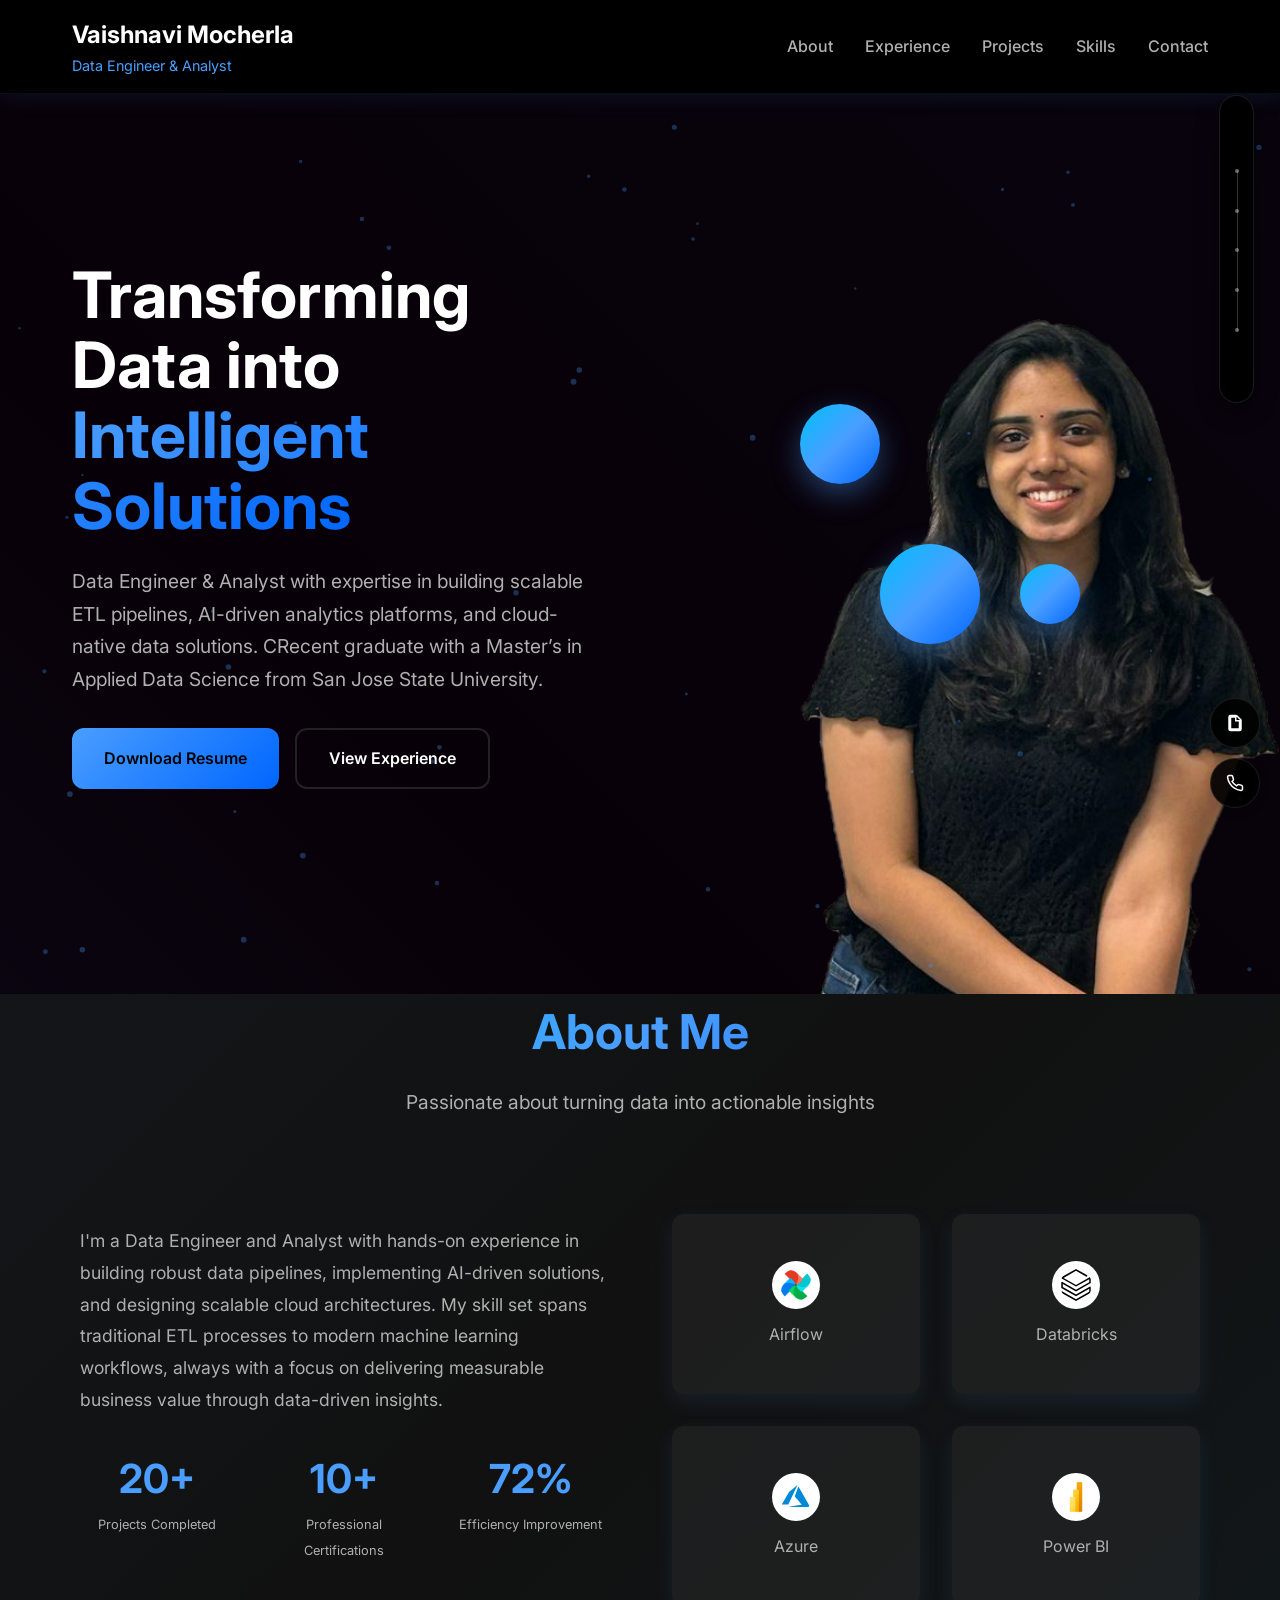
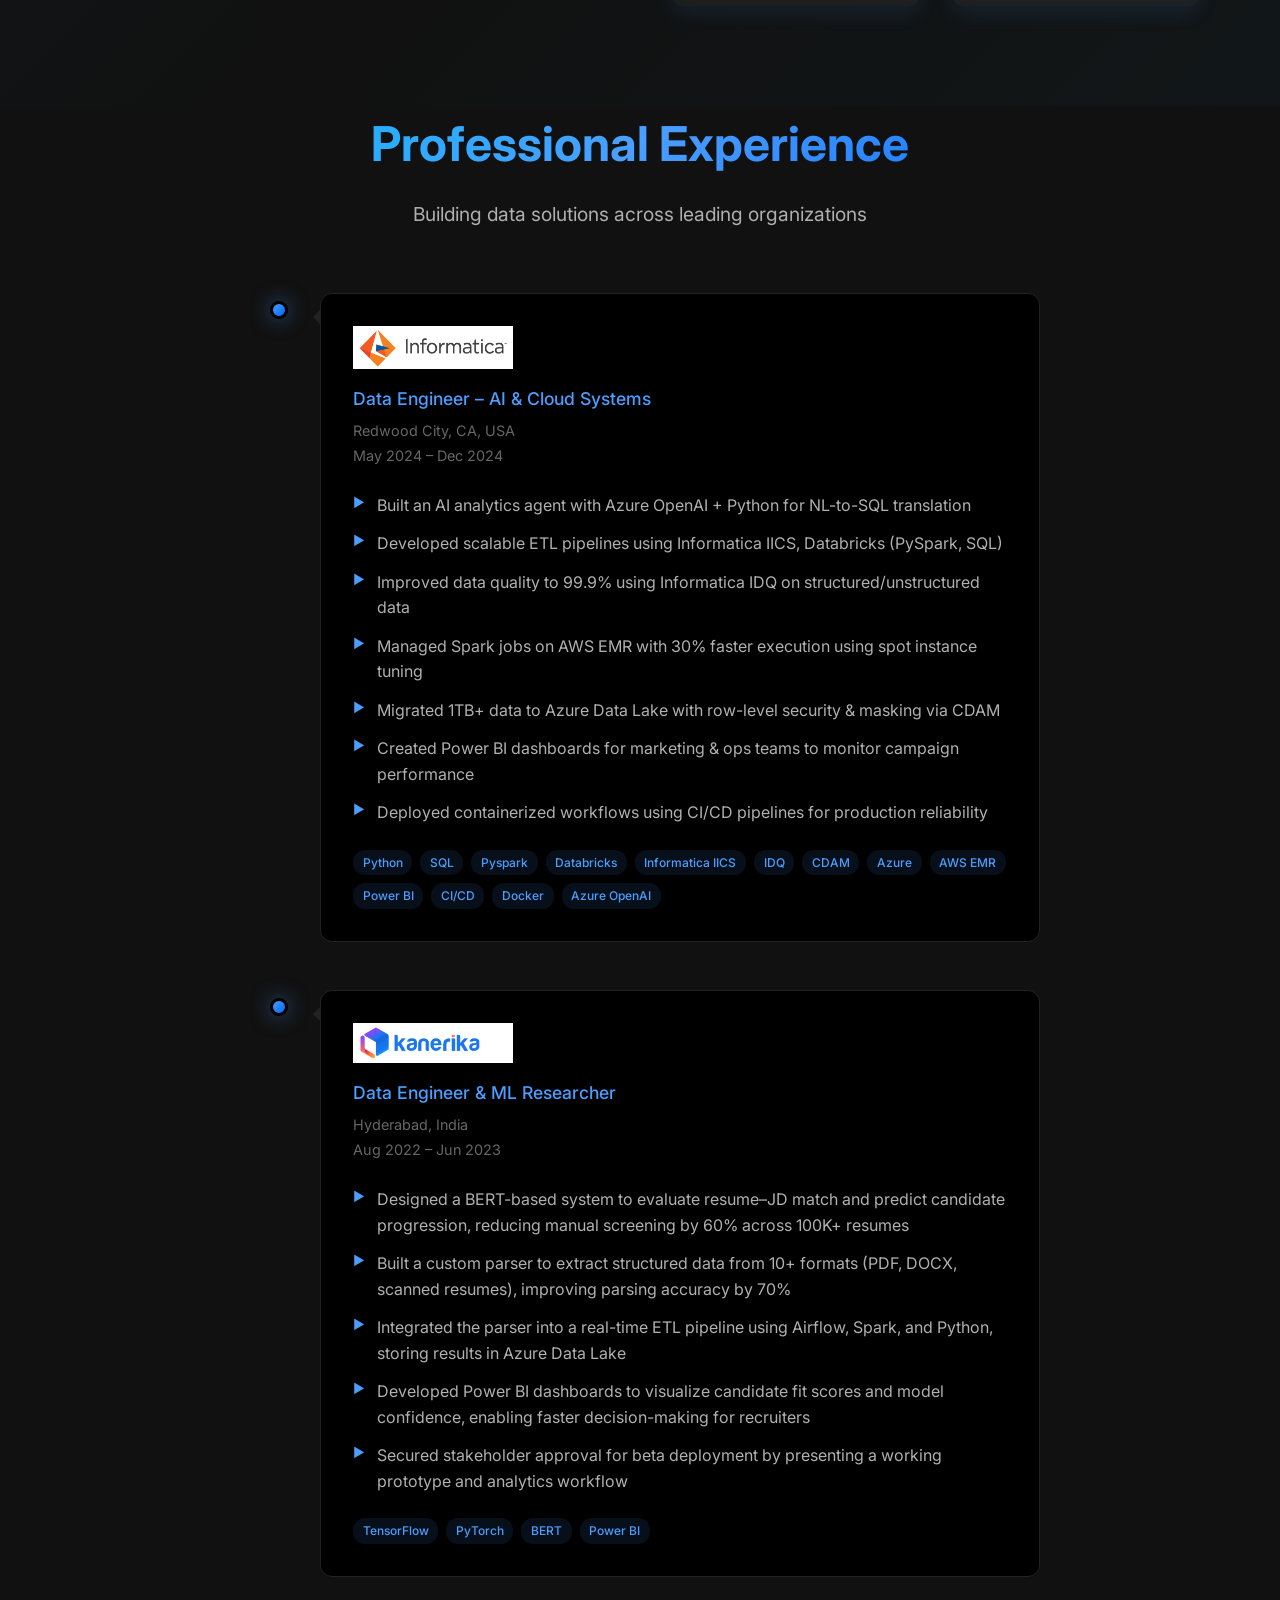
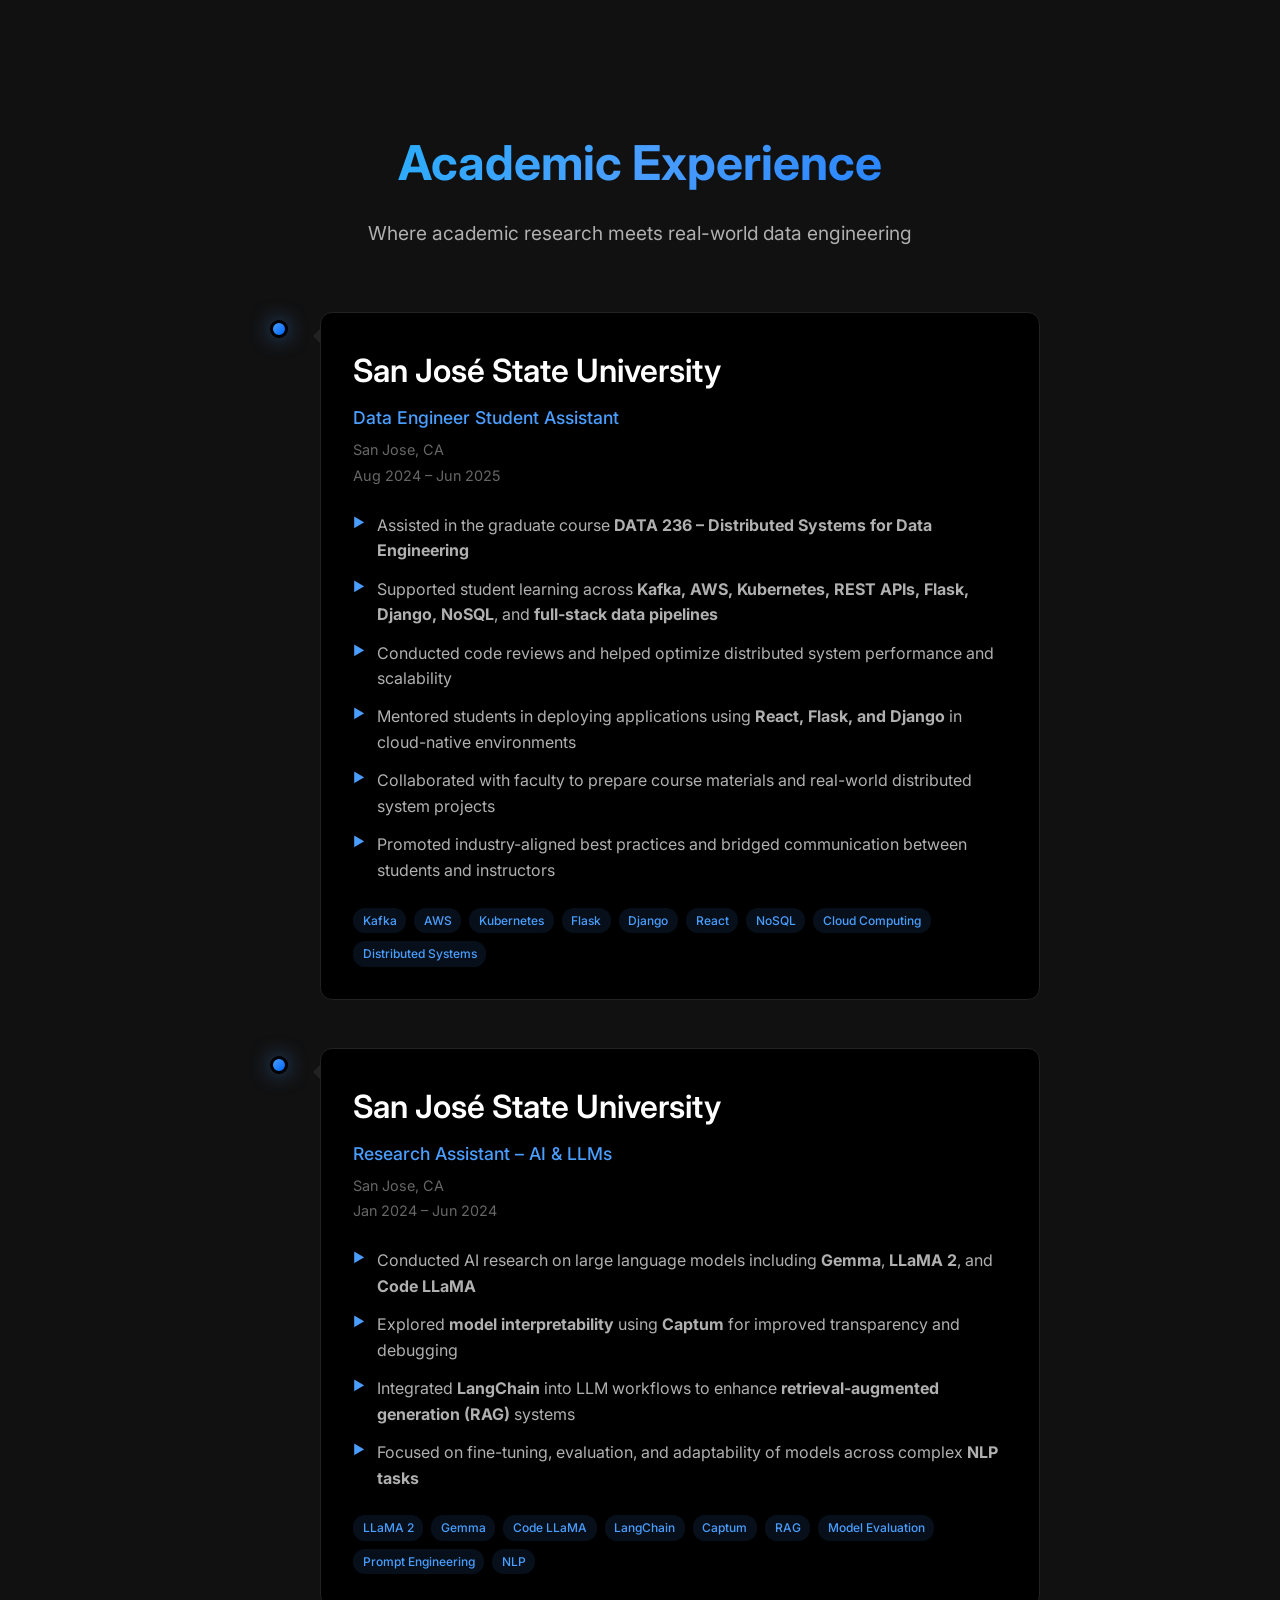
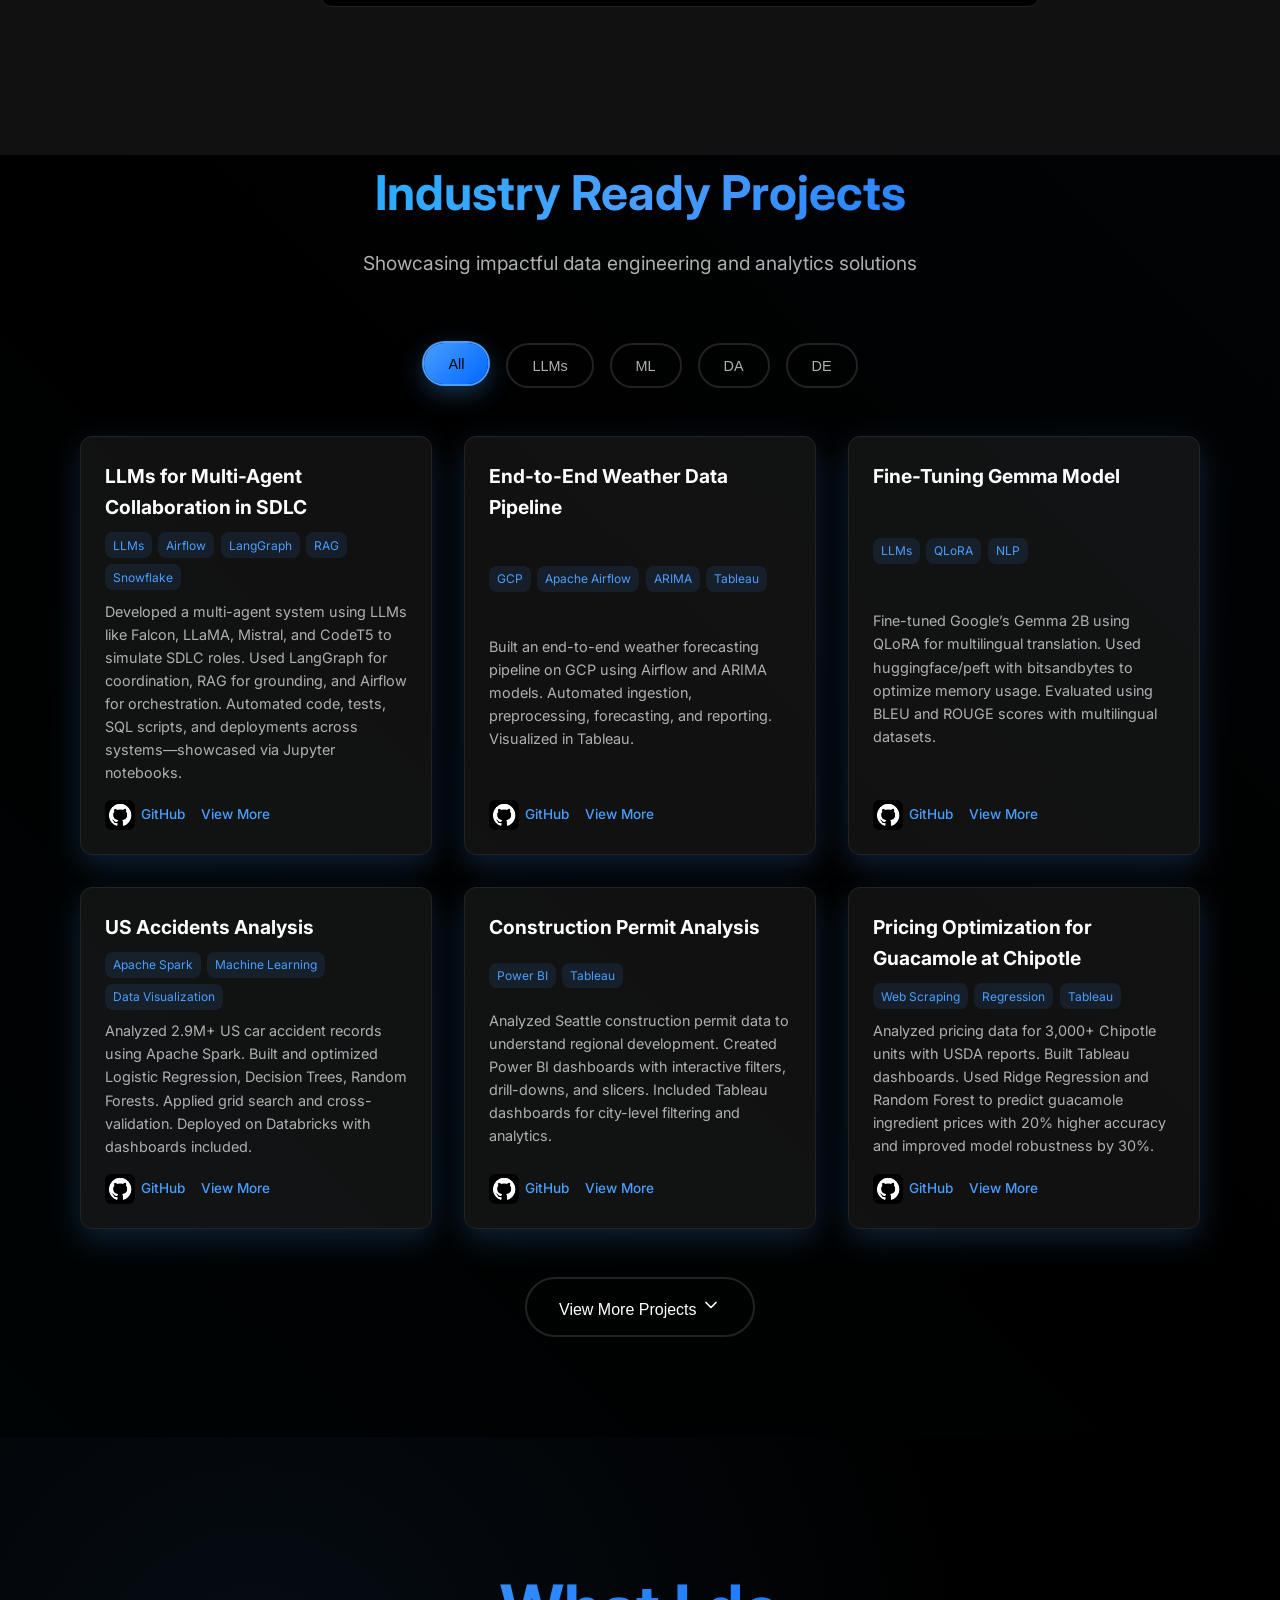
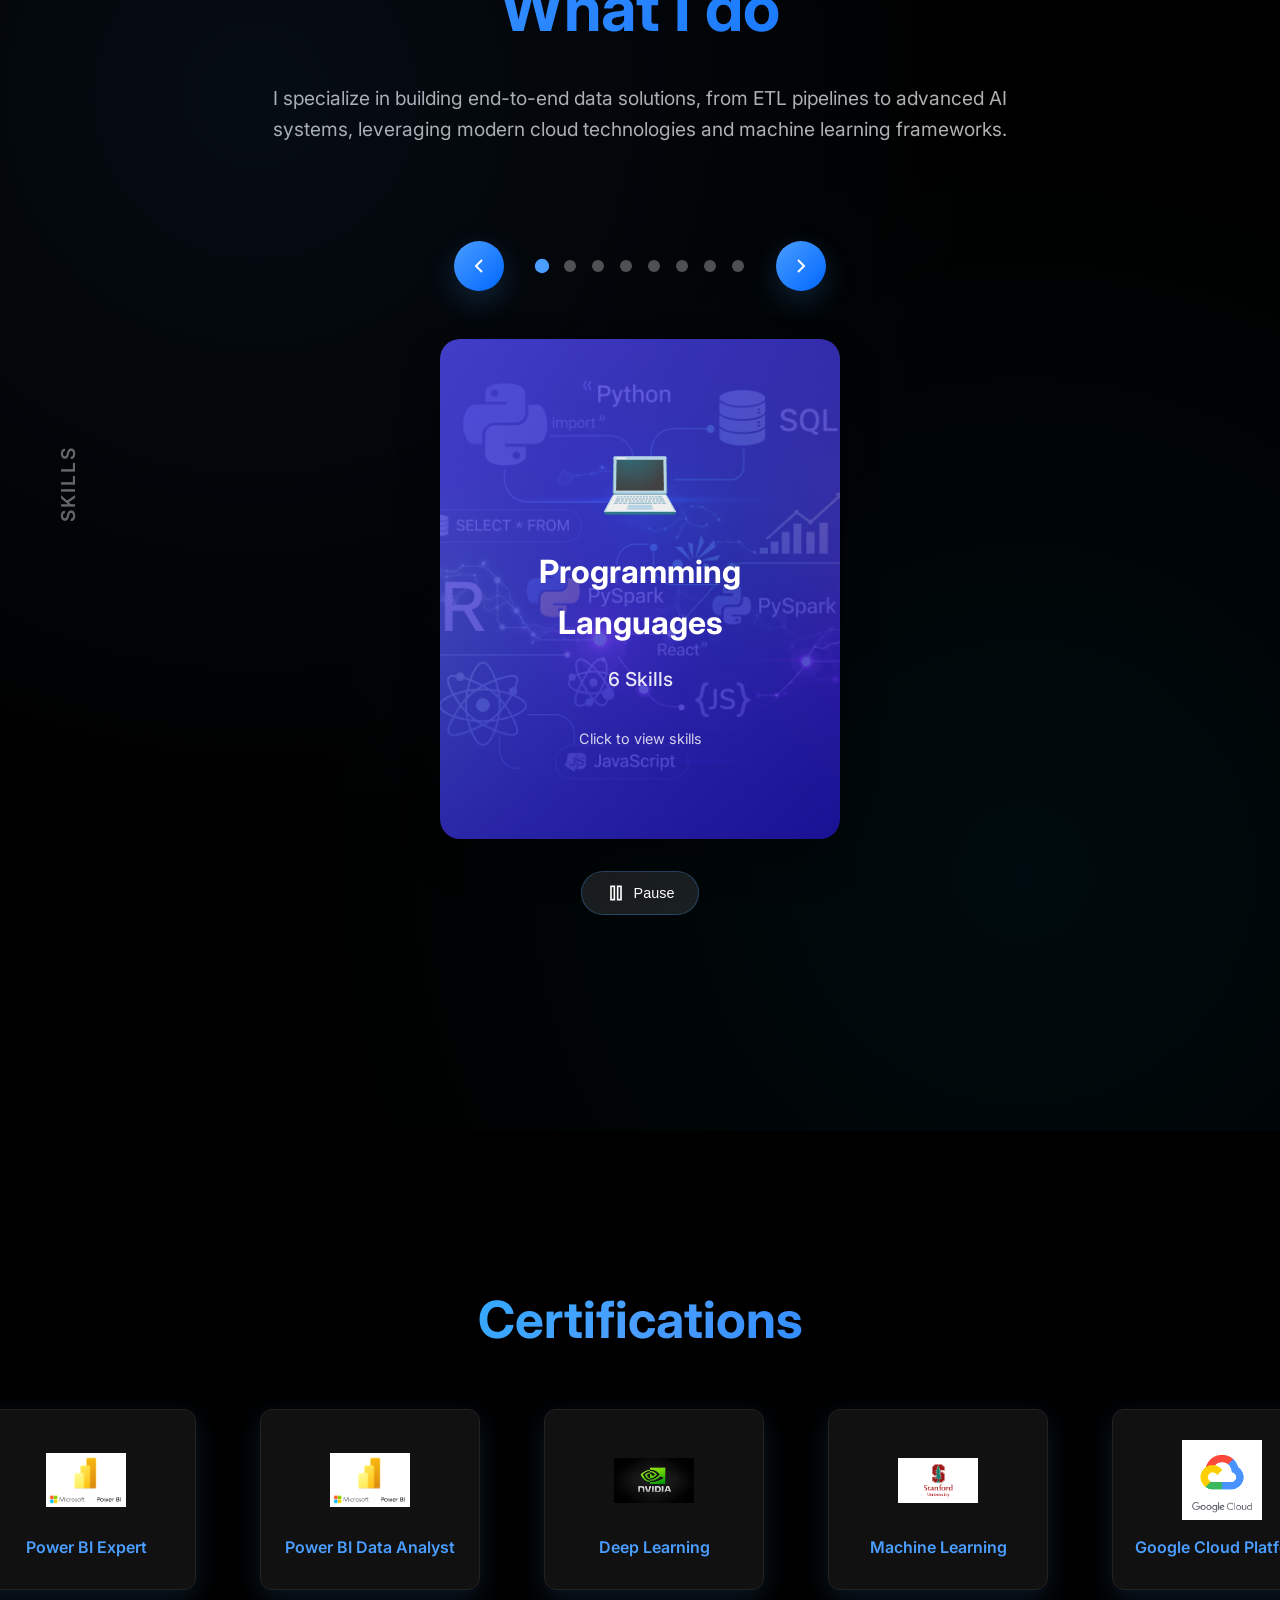
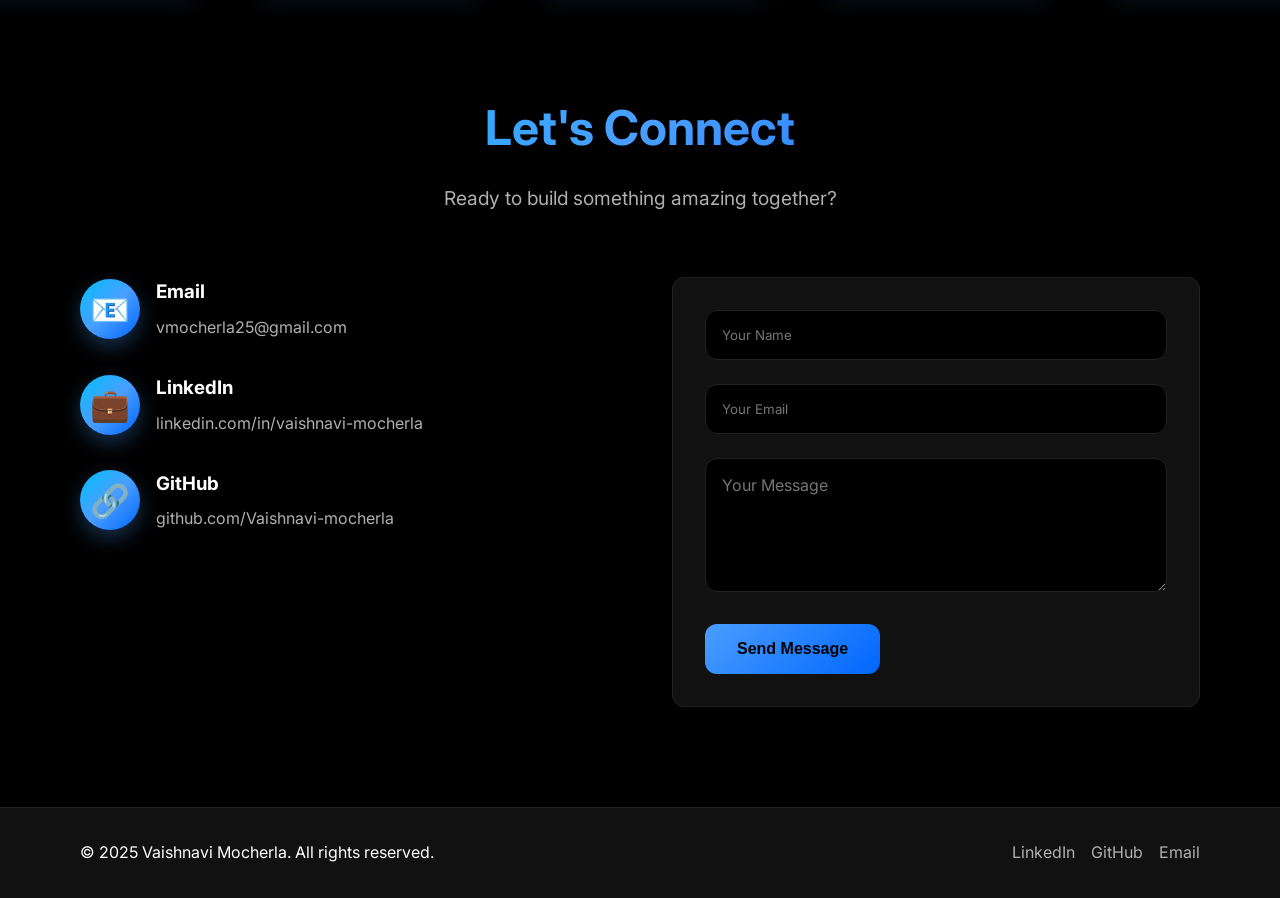
==== commit e7385e4d: "updated" ====
--- a/index.html
+++ b/index.html
@@ -351,7 +351,7 @@
             State University.
           </p>
           <div class="hero-actions">
-            <a href="Vaishnavi_Resume.pdf" class="btn btn-primary">Download Resume</a>
+            <a href="resume-selector.html" class="btn btn-primary" target="_blank">Download Resume</a>
             <a href="#experience" class="btn btn-secondary">View Experience</a>
           </div>
         </div>
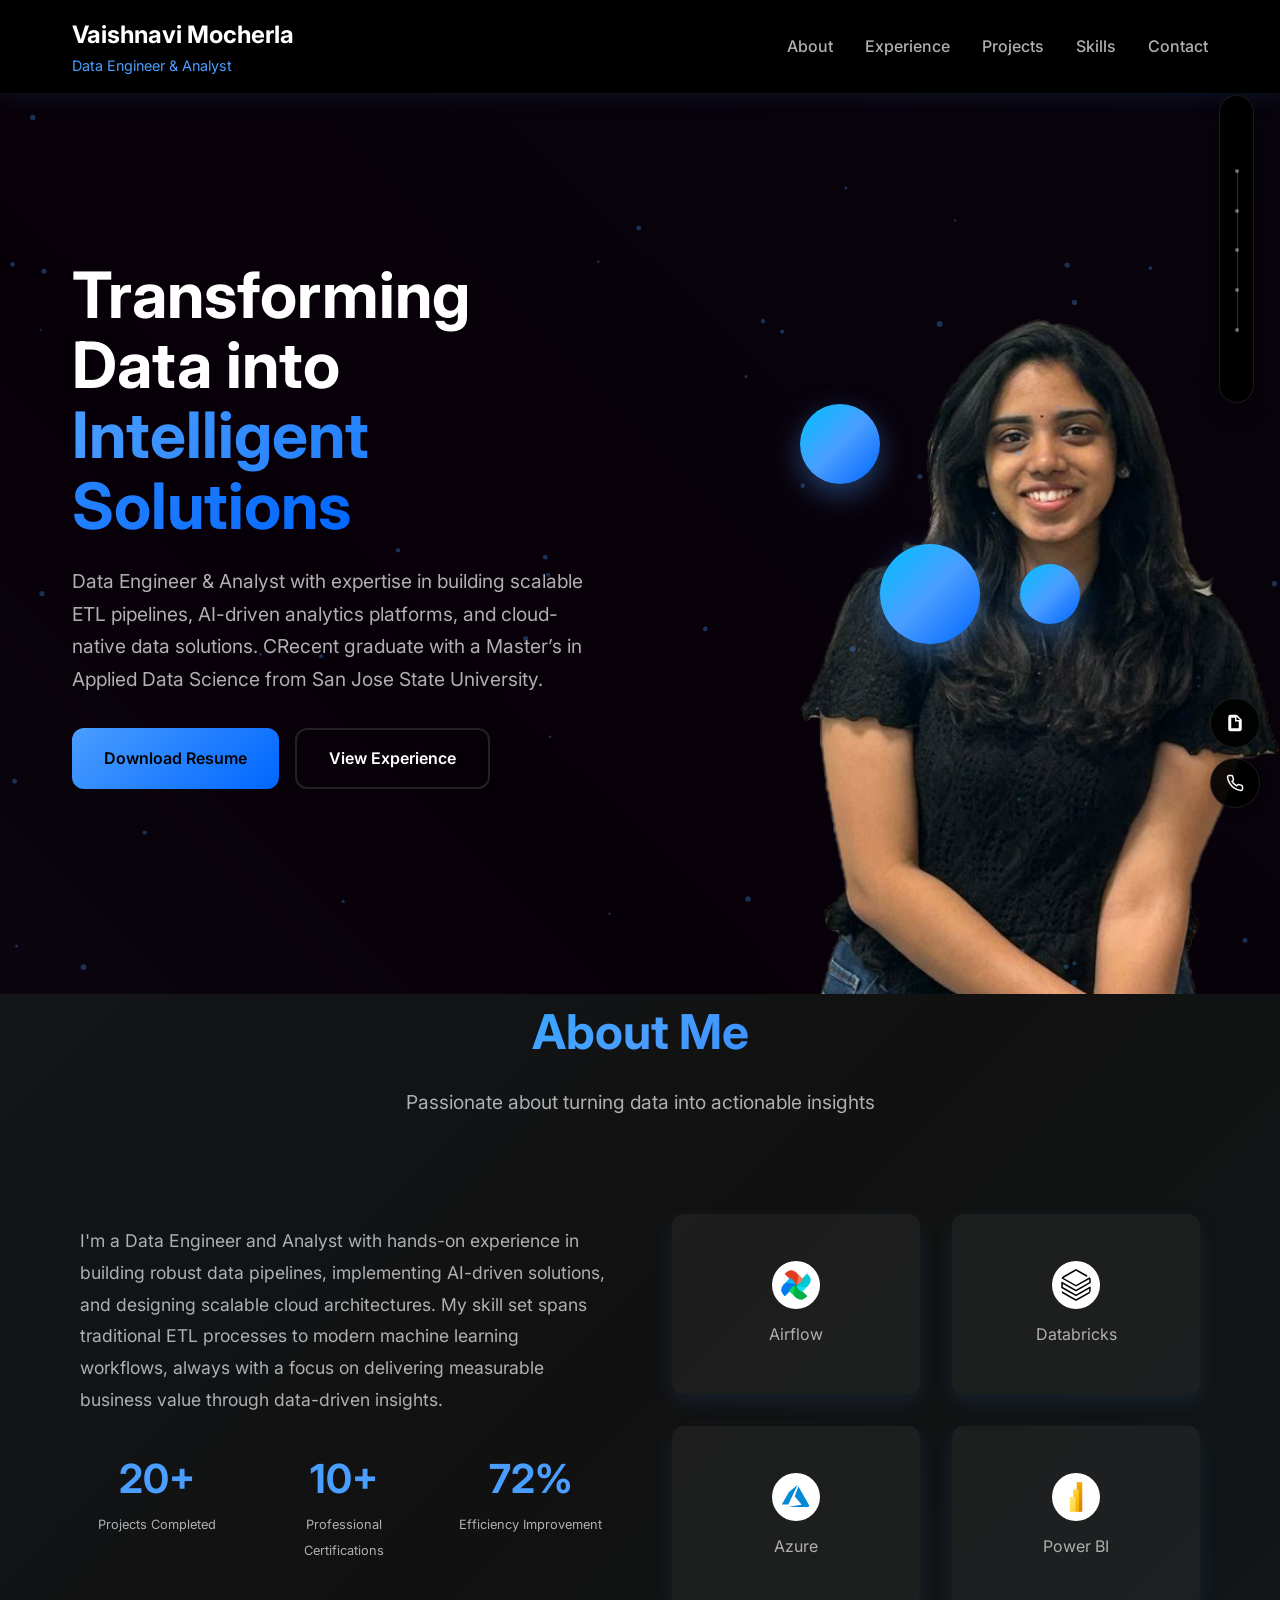
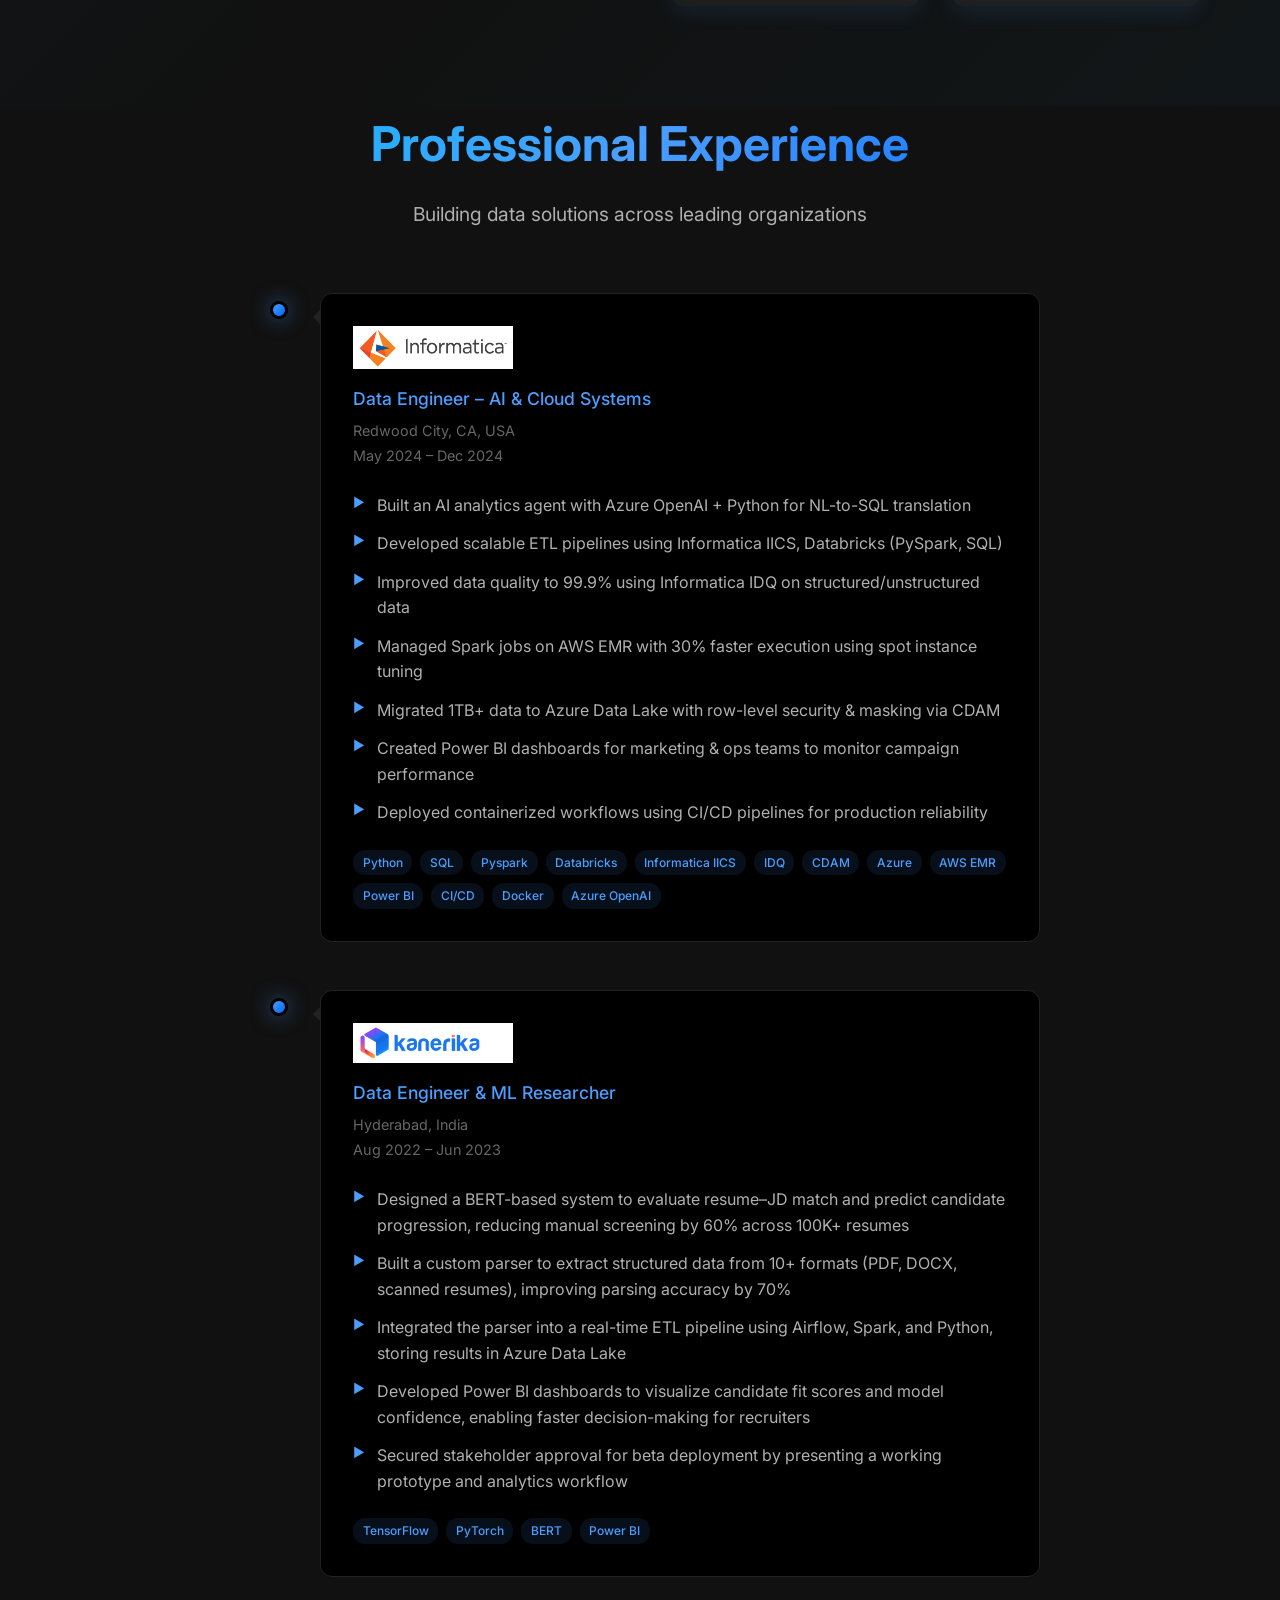
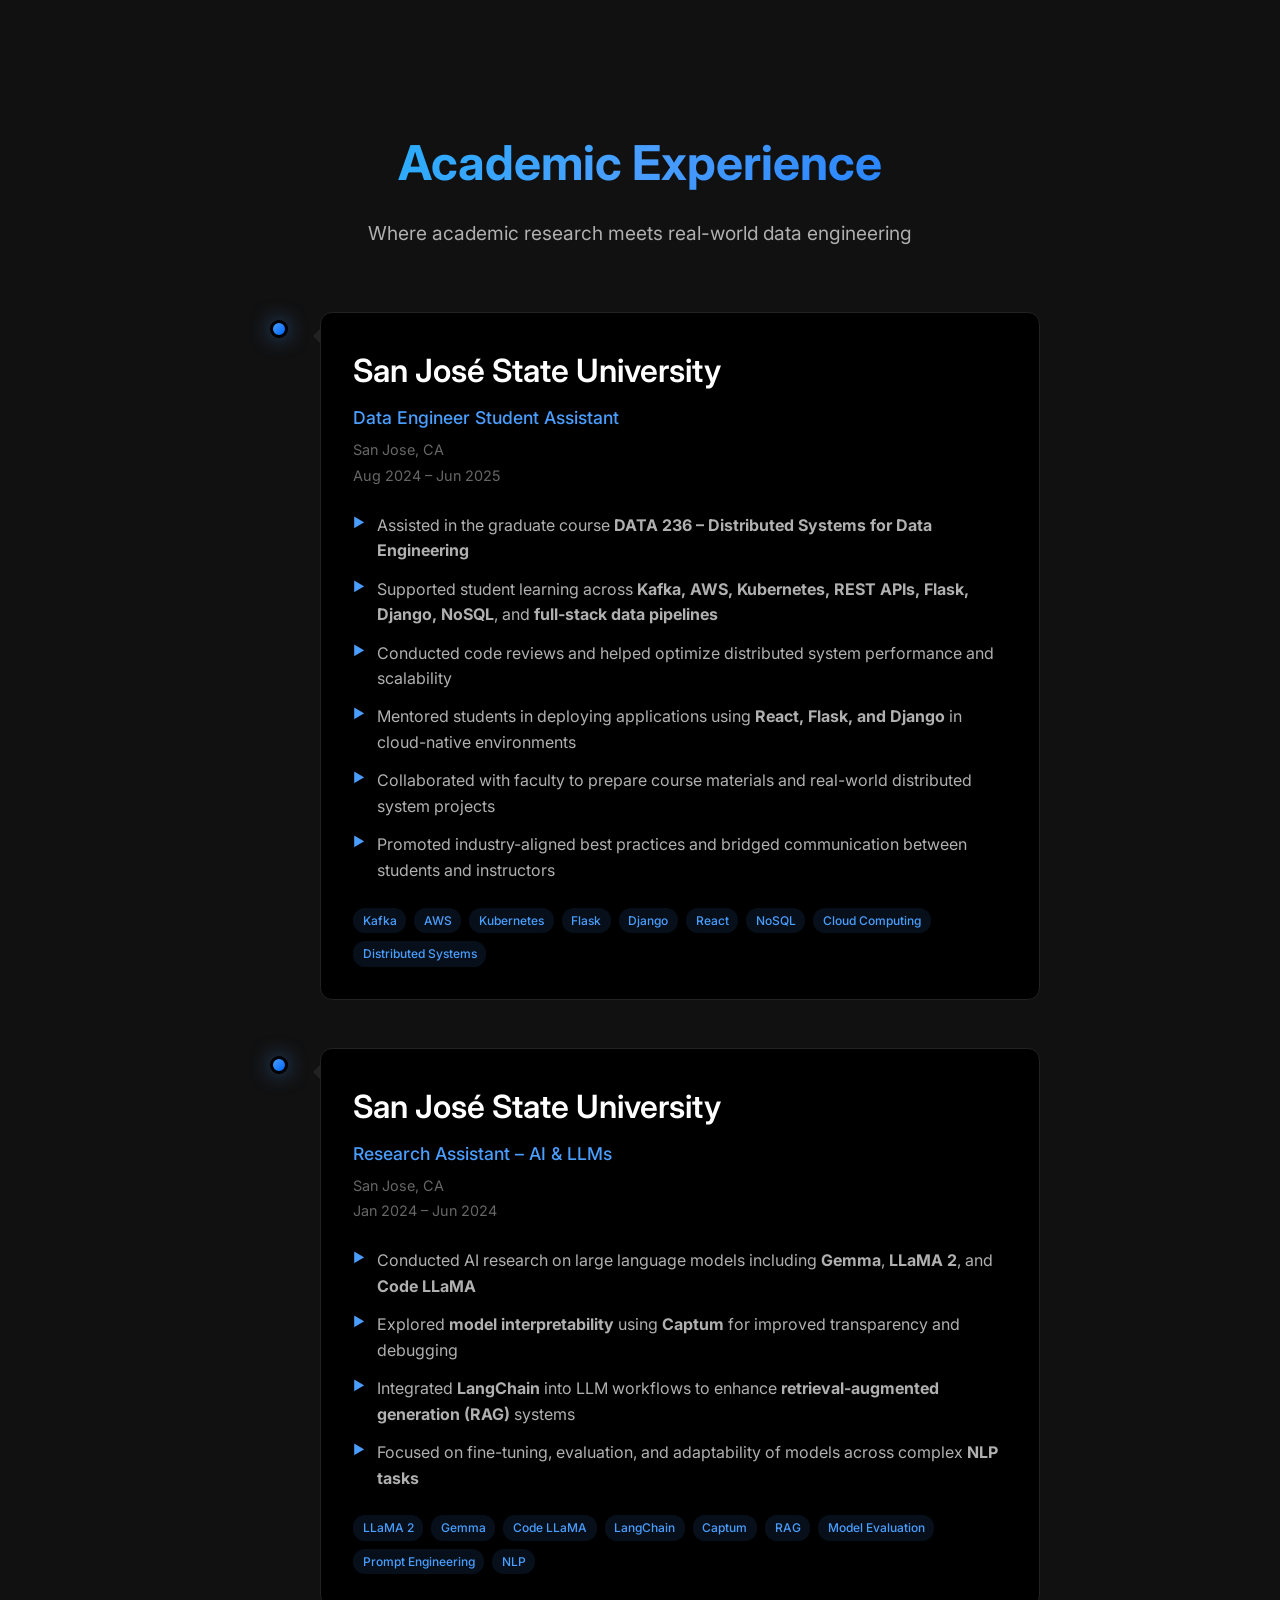
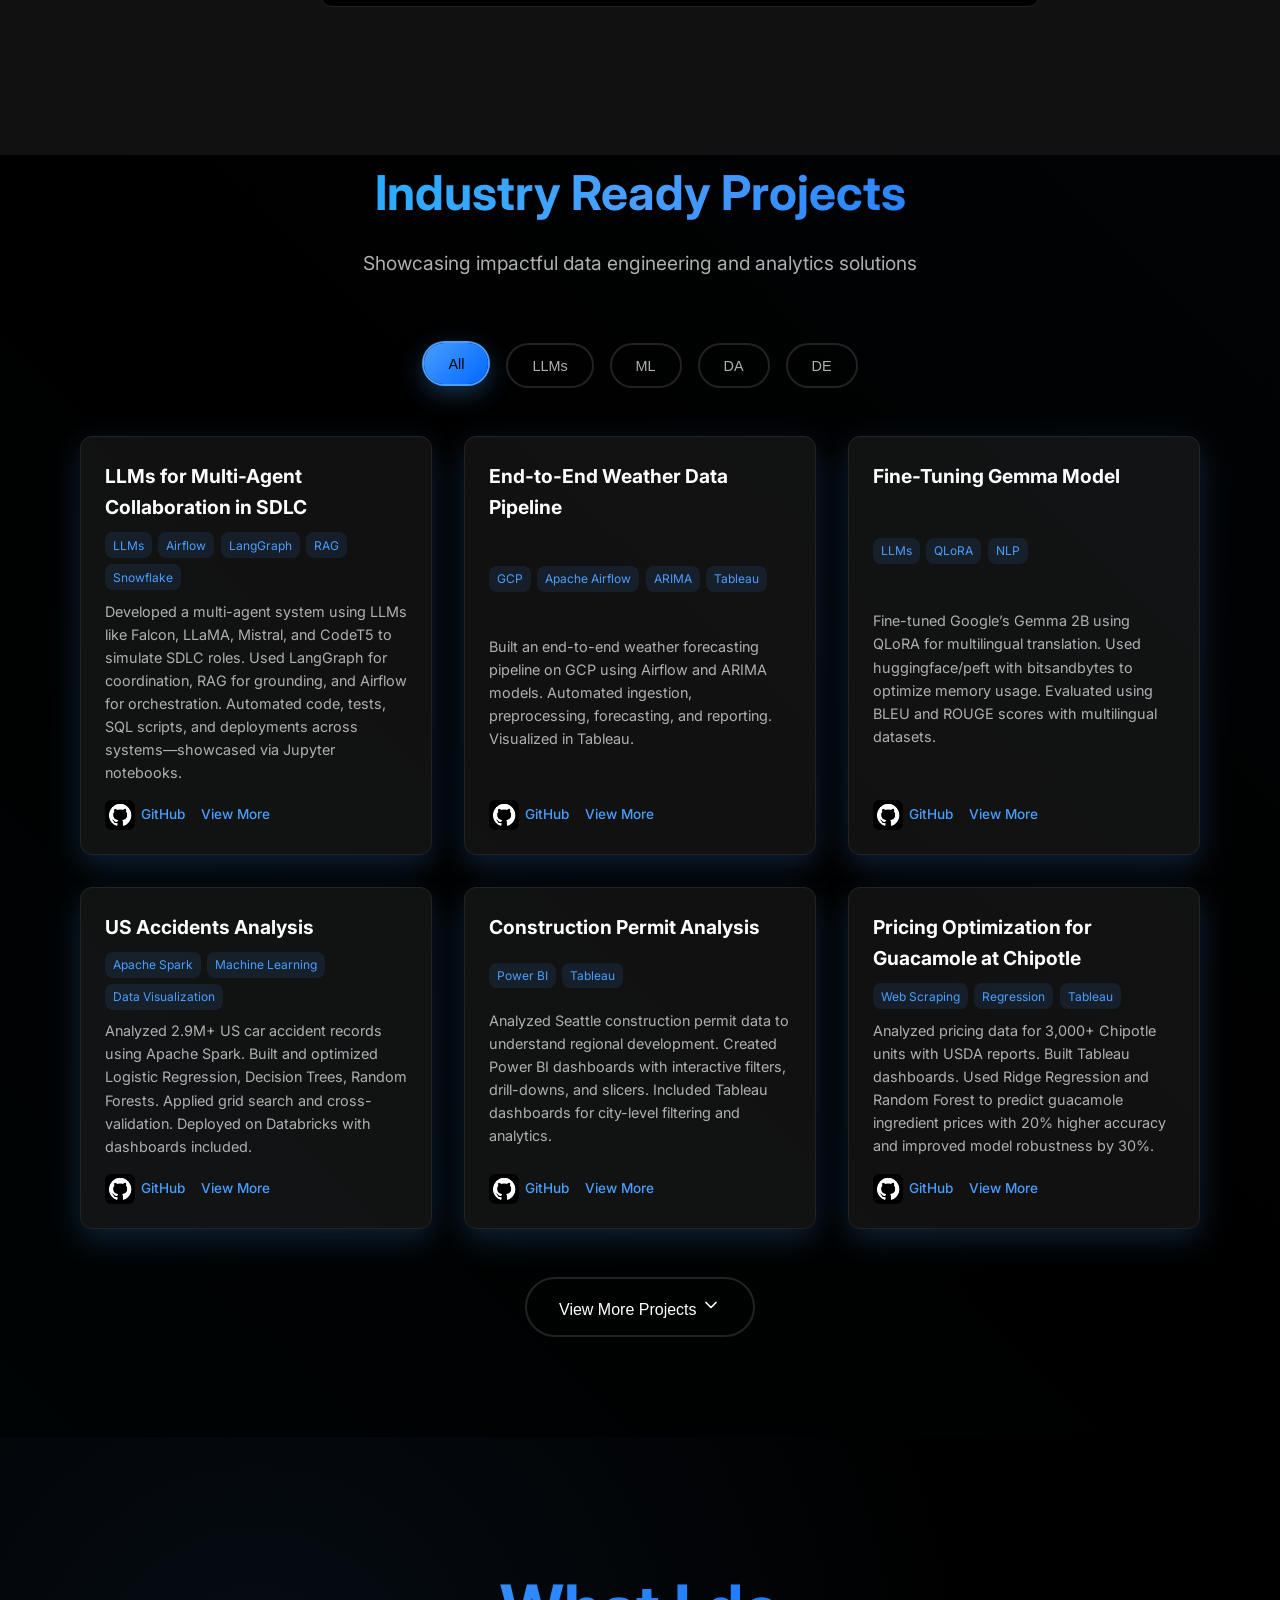
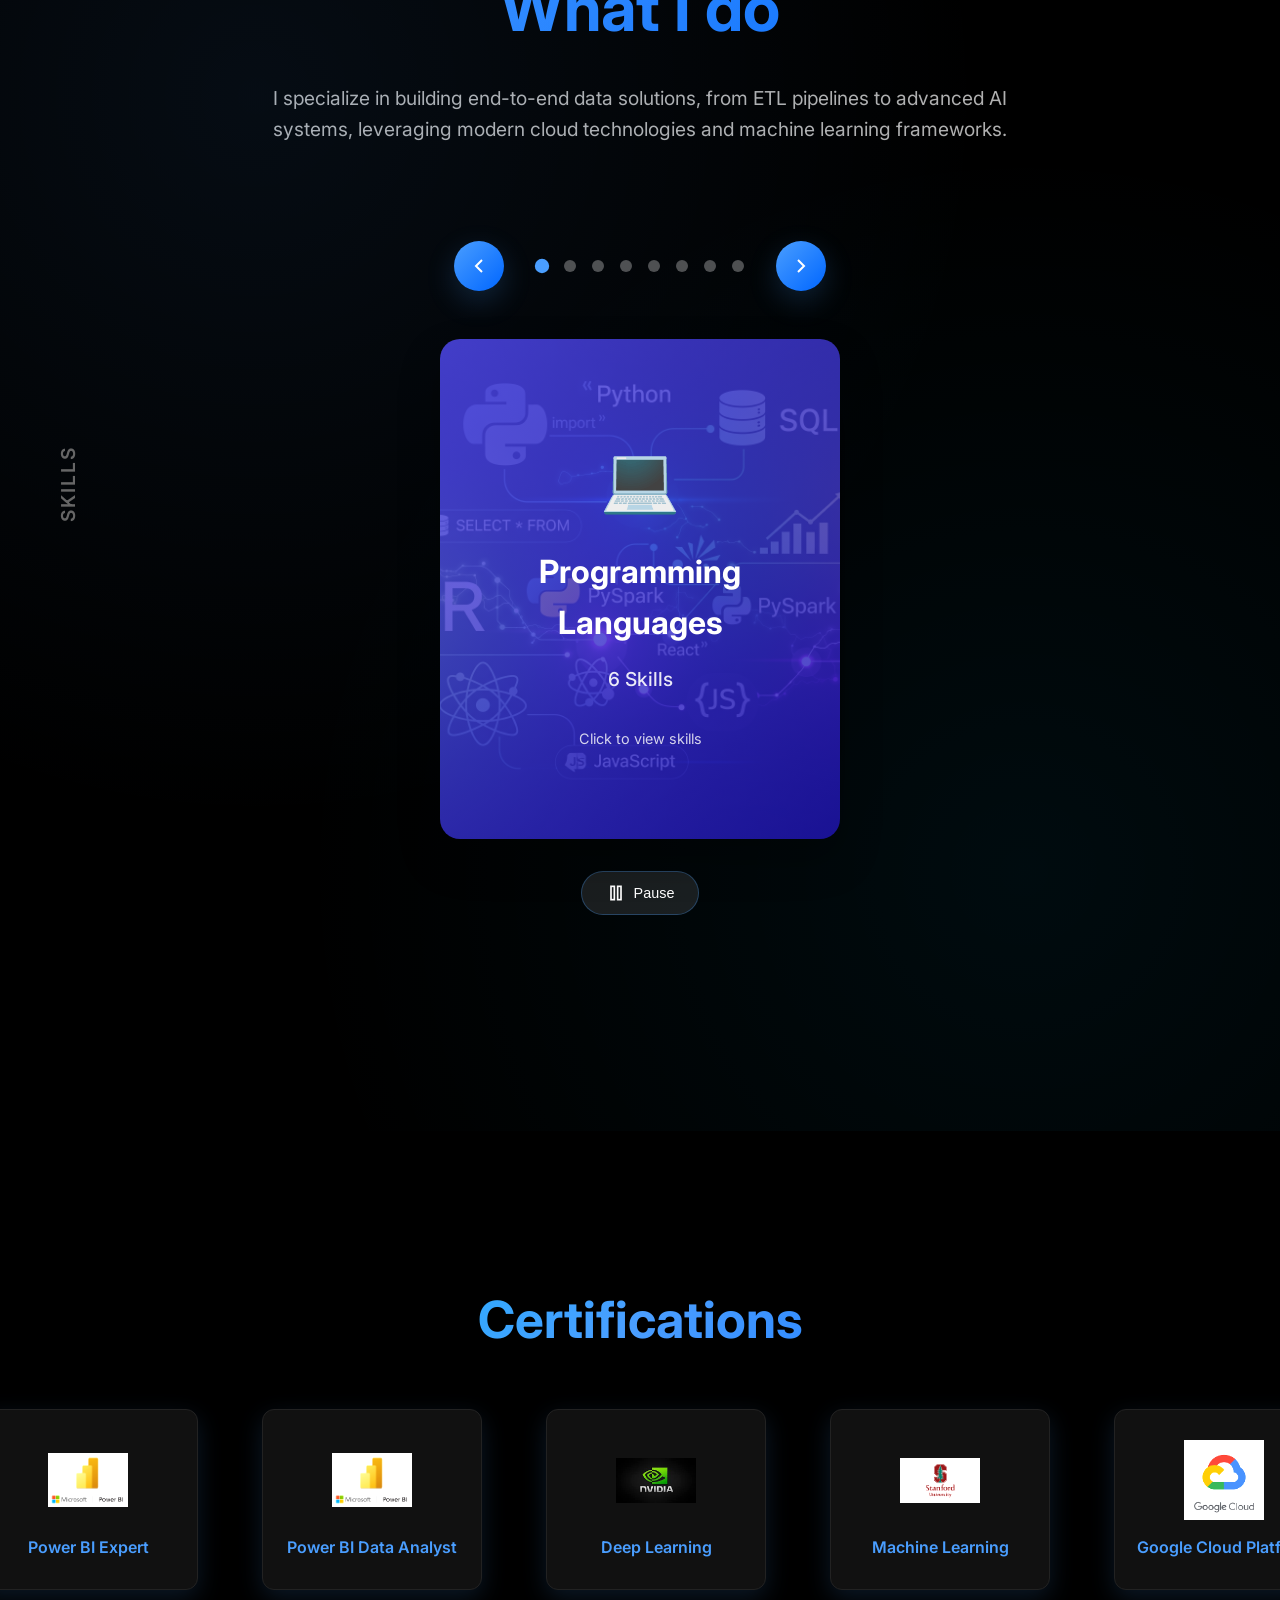
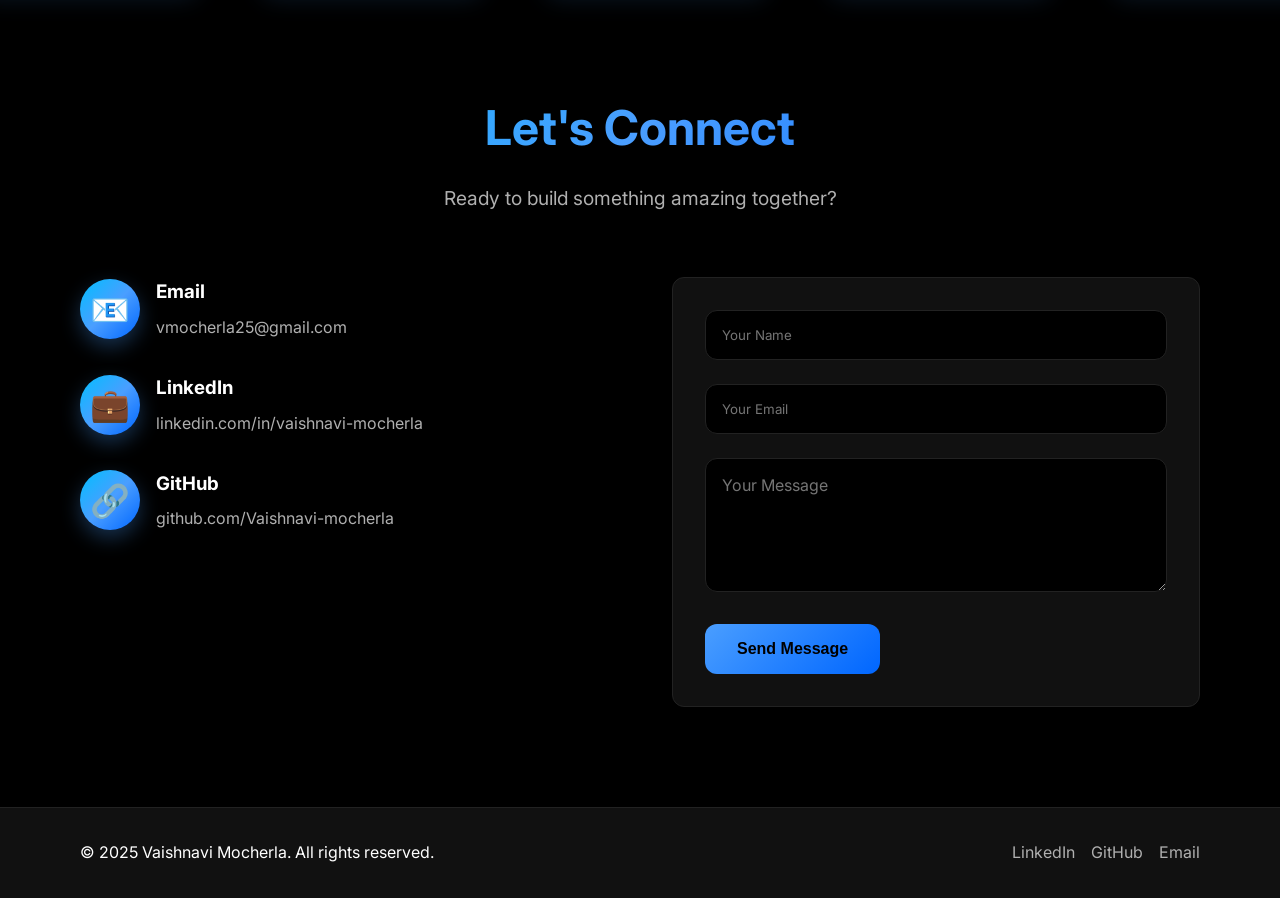
==== commit 326652c3: "added git links" ====
--- a/index.html
+++ b/index.html
@@ -20,7 +20,7 @@
         featured: true,
         summary:
           "Developed a multi-agent system using LLMs like Falcon, LLaMA, Mistral, and CodeT5 to simulate SDLC roles. Used LangGraph for coordination, RAG for grounding, and Airflow for orchestration. Automated code, tests, SQL scripts, and deployments across systems—showcased via Jupyter notebooks.",
-        github: "#",
+        github: "https://github.com/Vaishnavi-mocherla",
       },
       {
         title: "End-to-End Weather Data Pipeline",
@@ -29,7 +29,7 @@
         featured: true,
         summary:
           "Built an end-to-end weather forecasting pipeline on GCP using Airflow and ARIMA models. Automated ingestion, preprocessing, forecasting, and reporting. Visualized in Tableau.",
-        github: "#"
+        github: "https://github.com/Vaishnavi-mocherla"
       },
        {
         title: "Fine-Tuning Gemma Model",
@@ -38,7 +38,7 @@
         featured: true,
         summary:
           "Fine-tuned Google’s Gemma 2B using QLoRA for multilingual translation. Used huggingface/peft with bitsandbytes to optimize memory usage. Evaluated using BLEU and ROUGE scores with multilingual datasets.",
-        github: "#"
+        github: "https://github.com/Vaishnavi-mocherla"
       },
       {
         title: "US Accidents Analysis",
@@ -47,7 +47,7 @@
         featured: true,
         summary:
           "Analyzed 2.9M+ US car accident records using Apache Spark. Built and optimized Logistic Regression, Decision Trees, Random Forests. Applied grid search and cross-validation. Deployed on Databricks with dashboards included.",
-        github: "#"
+        github: "https://github.com/Vaishnavi-mocherla"
       },
      
       {
@@ -57,7 +57,7 @@
         featured: true,
         summary:
           "Analyzed Seattle construction permit data to understand regional development. Created Power BI dashboards with interactive filters, drill-downs, and slicers. Included Tableau dashboards for city-level filtering and analytics.",
-        github: "#"
+        github: "https://github.com/Vaishnavi-mocherla"
       },
       {
         title: "Pricing Optimization for Guacamole at Chipotle",
@@ -66,7 +66,7 @@
         featured: true,
         summary:
           "Analyzed pricing data for 3,000+ Chipotle units with USDA reports. Built Tableau dashboards. Used Ridge Regression and Random Forest to predict guacamole ingredient prices with 20% higher accuracy and improved model robustness by 30%.",
-        github: "#"
+        github: "https://github.com/Vaishnavi-mocherla"
       },
       {
         title: "Carbon Score Prediction",
@@ -75,7 +75,7 @@
         featured: false,
         summary:
           "Predicted carbon emission scores using PySpark and Facebook Prophet. Applied log transformation and cross-validation. Used ensemble models to reduce error by 20%. Forecasts visualized via Power BI.",
-        github: "#"
+        github: "https://github.com/Vaishnavi-mocherla"
       },
       {
         title: "Drug Recommendation System",
@@ -84,7 +84,7 @@
         featured: false,
         summary:
           "Built a sentiment-driven recommendation engine for drug reviews. Used VADER for sentiment labeling and trained Random Forest and Naive Bayes models. Achieved 85% accuracy for sentiment classification.",
-        github: "#"
+        github: "https://github.com/Vaishnavi-mocherla"
       },
       {
         title: "Resume Classification Model",
@@ -93,7 +93,7 @@
         featured: false,
         summary:
           "Created a resume-job classification model using spaCy and deep learning. Used sentence embeddings for similarity scoring and built classifier for role tagging. Increased precision by 60%.",
-        github: "#"
+        github: "https://github.com/Vaishnavi-mocherla"
       },
       {
         title: "Application for the Blind",
@@ -102,7 +102,7 @@
         featured: false,
         summary:
           "Designed a computer vision-based app for visually impaired users. Converted visual cues to voice using OCR, NLP, and gTTS. Used OpenCV for real-time object detection and NLP for contextual output.",
-        github: "#"
+        github: "https://github.com/Vaishnavi-mocherla"
       },
       
       {
@@ -112,7 +112,7 @@
         featured: false,
         summary:
           "Extracted, transformed, and migrated job data from MySQL to MongoDB. Hosted on AWS and visualized with GCP Data Studio. Analyzed hiring patterns by region and tech stack.",
-        github: "#"
+        github: "https://github.com/Vaishnavi-mocherla"
       },
 
       {
@@ -121,7 +121,7 @@
   category: "DE",
   featured: false,
   summary: "Designed and developed a fully responsive portfolio website from scratch to showcase data engineering projects, professional experience, and academic work. Implemented dynamic project filtering, timeline animations, and reusable components without using React or external libraries.",
-  github: "#"
+  github: "https://github.com/Vaishnavi-mocherla"
 }
 
     ];
@@ -1382,4 +1382,4 @@
 <script src="certificates-carousel.js"></script>
 </body>
 
-</html>+</html>
